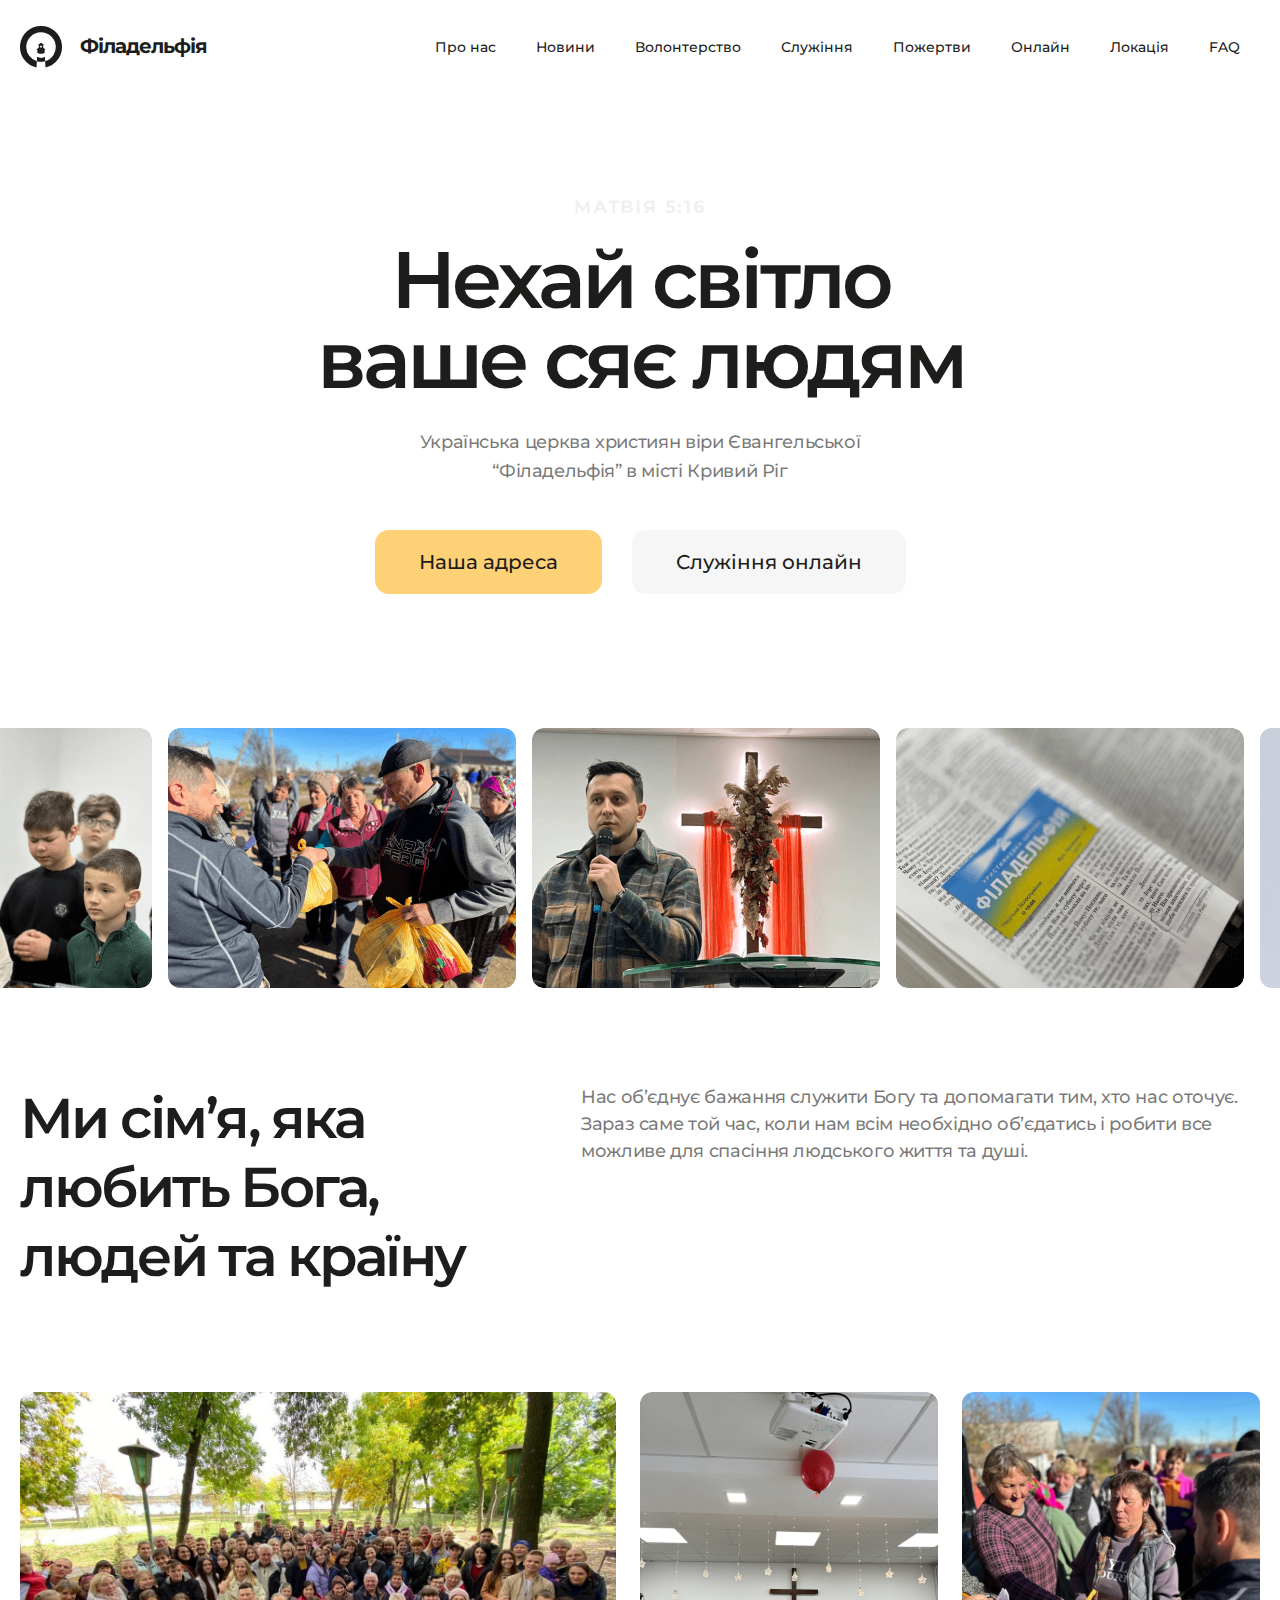
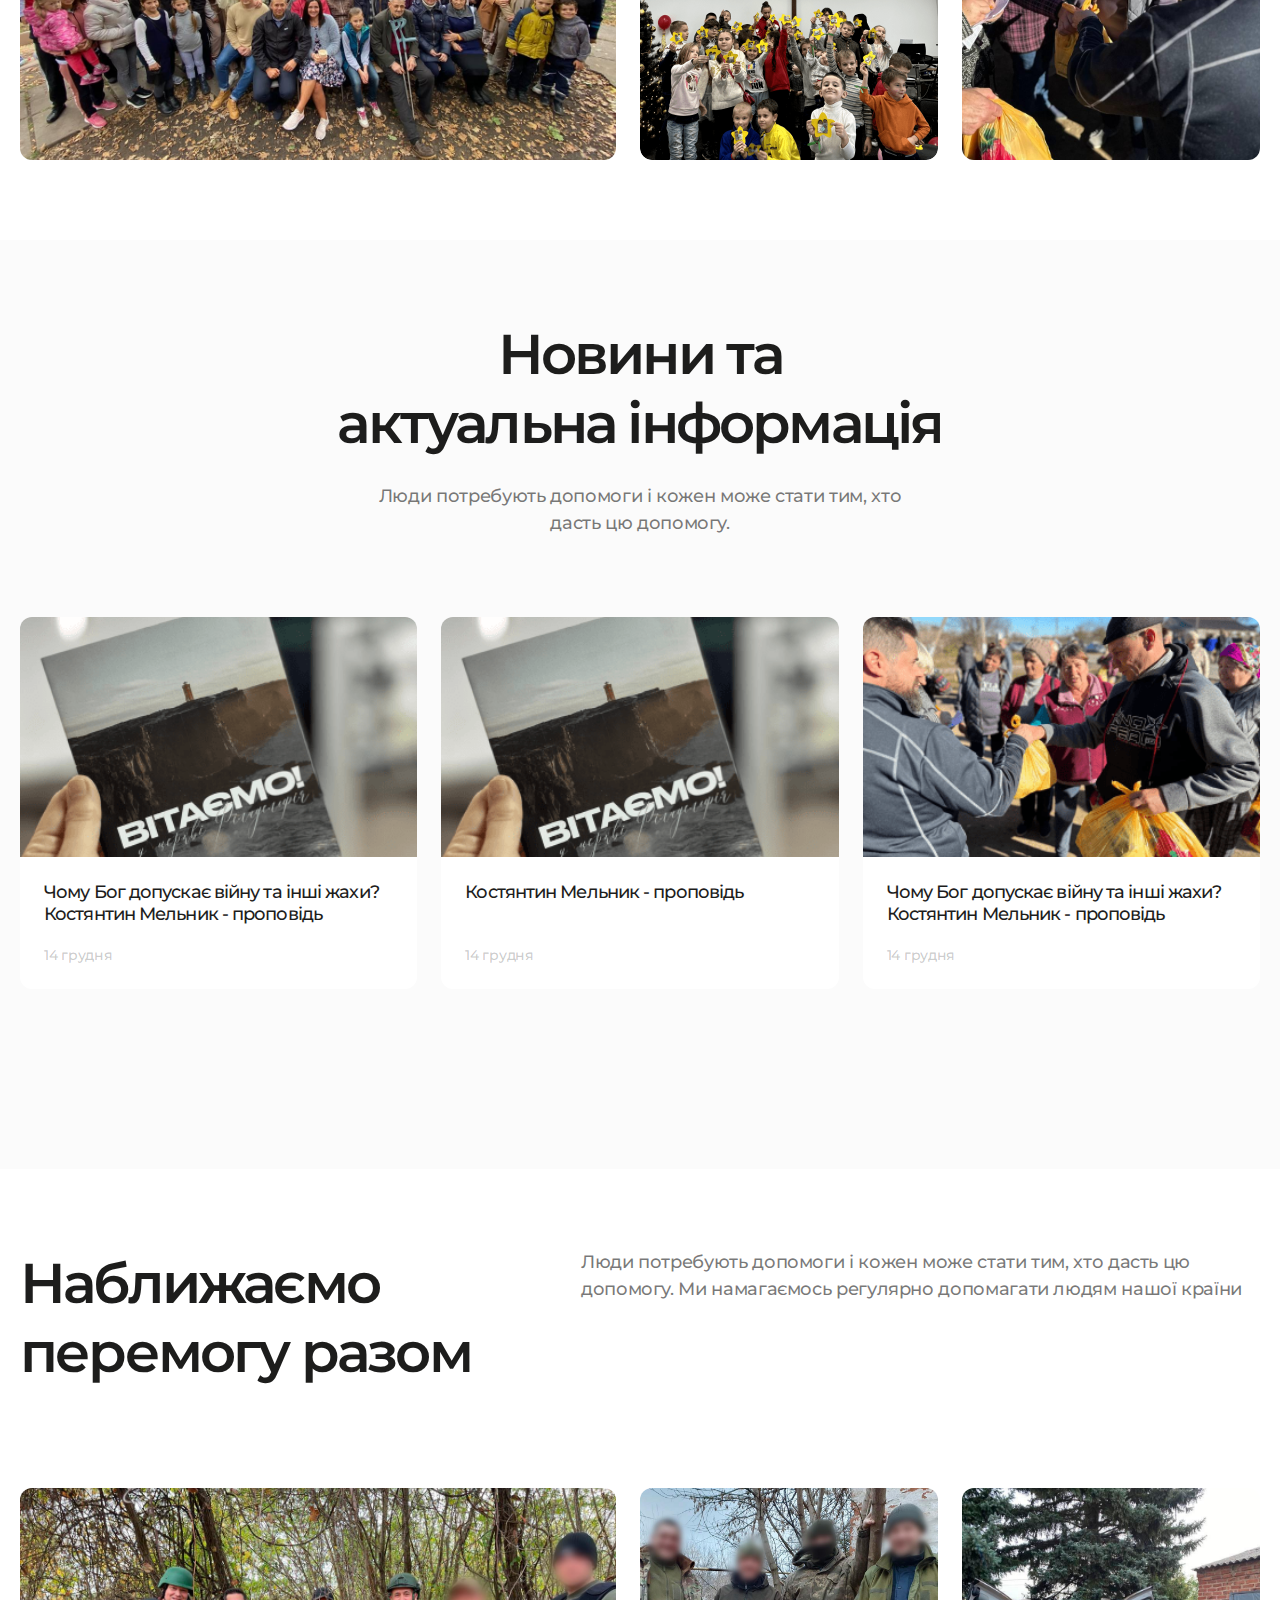
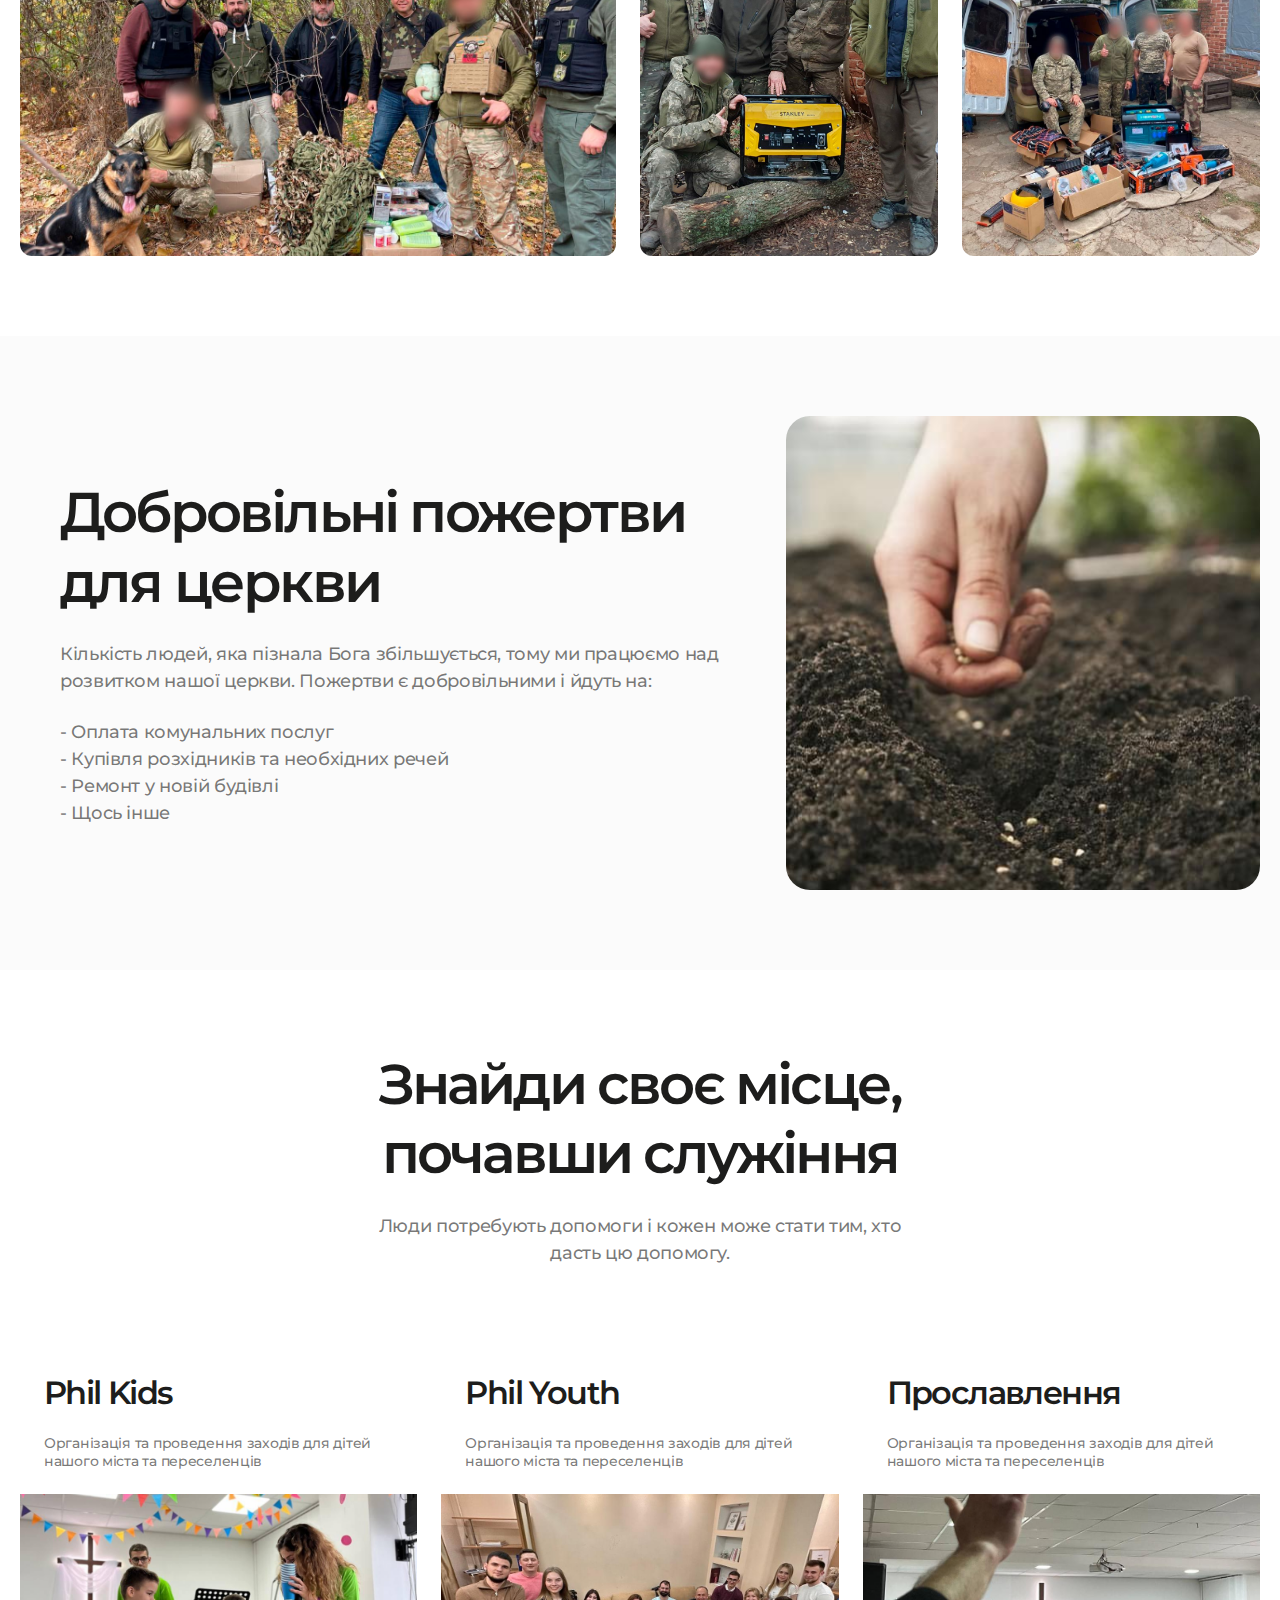
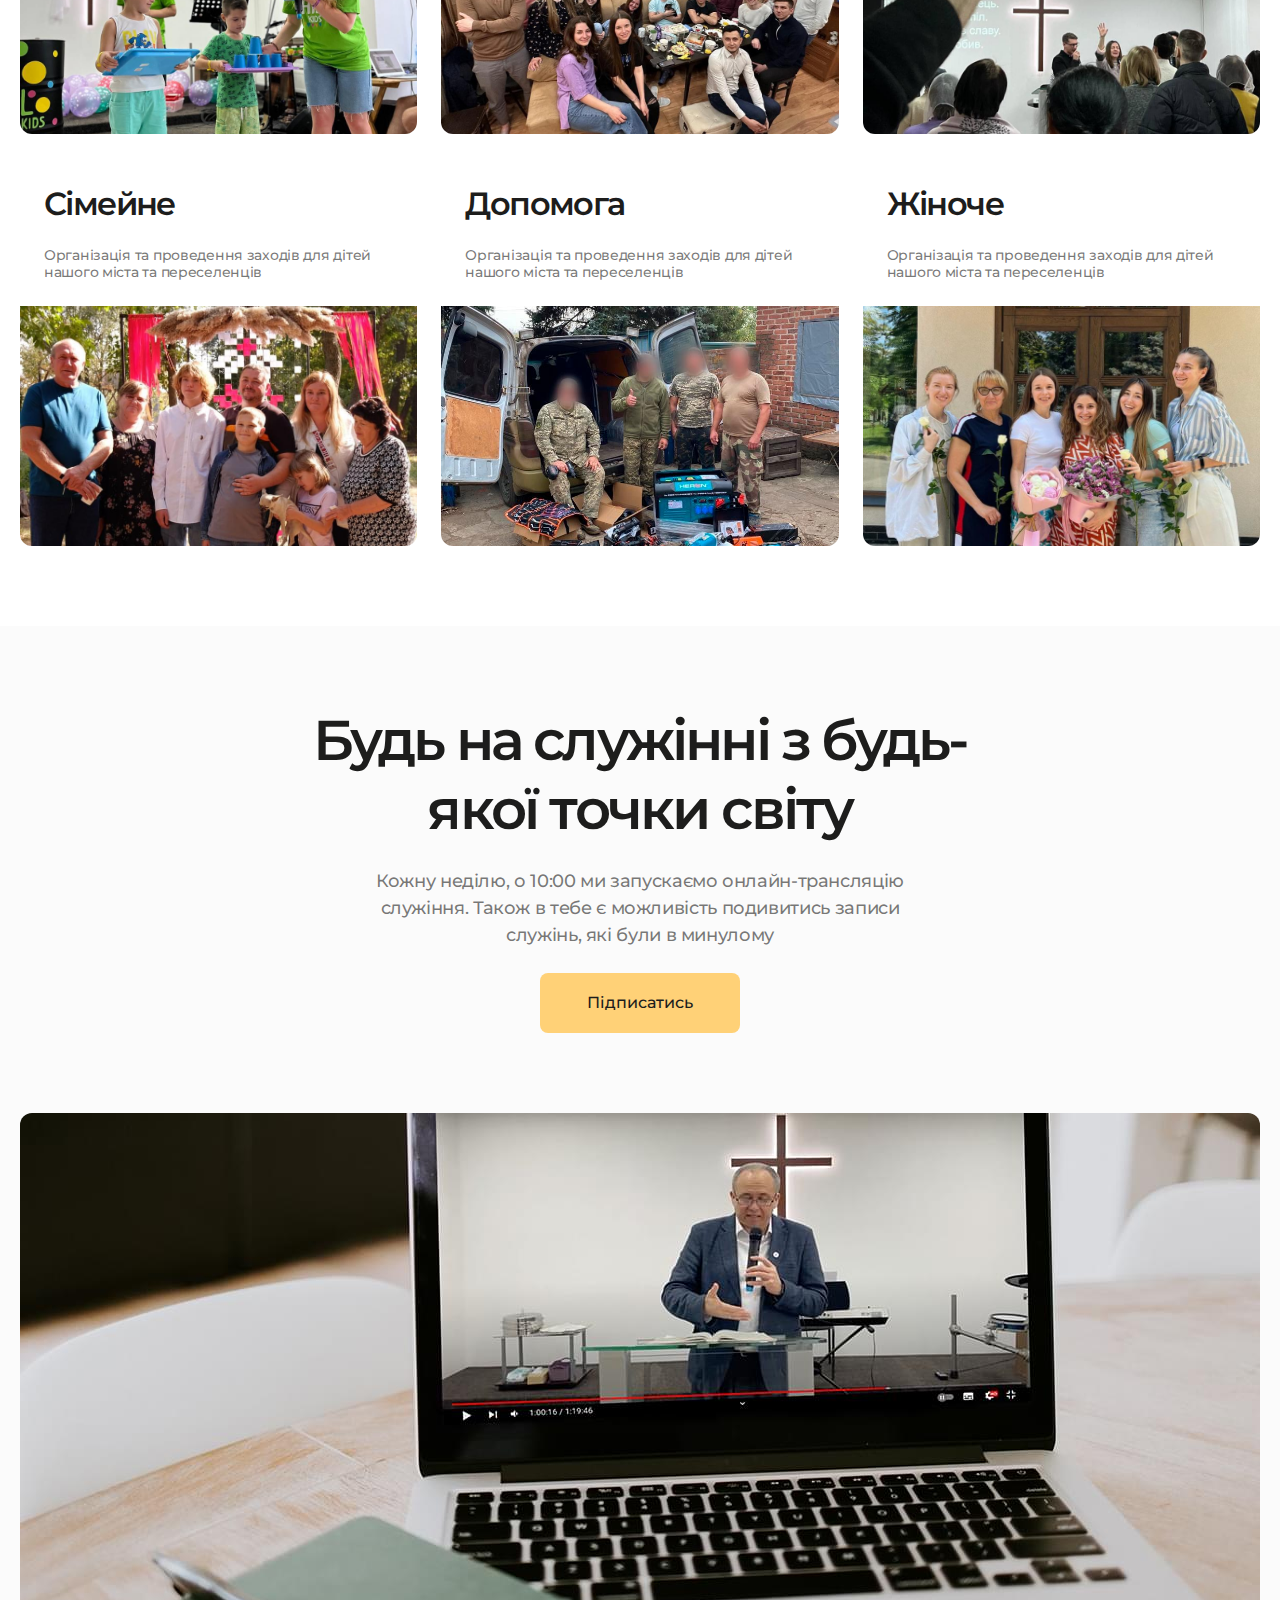
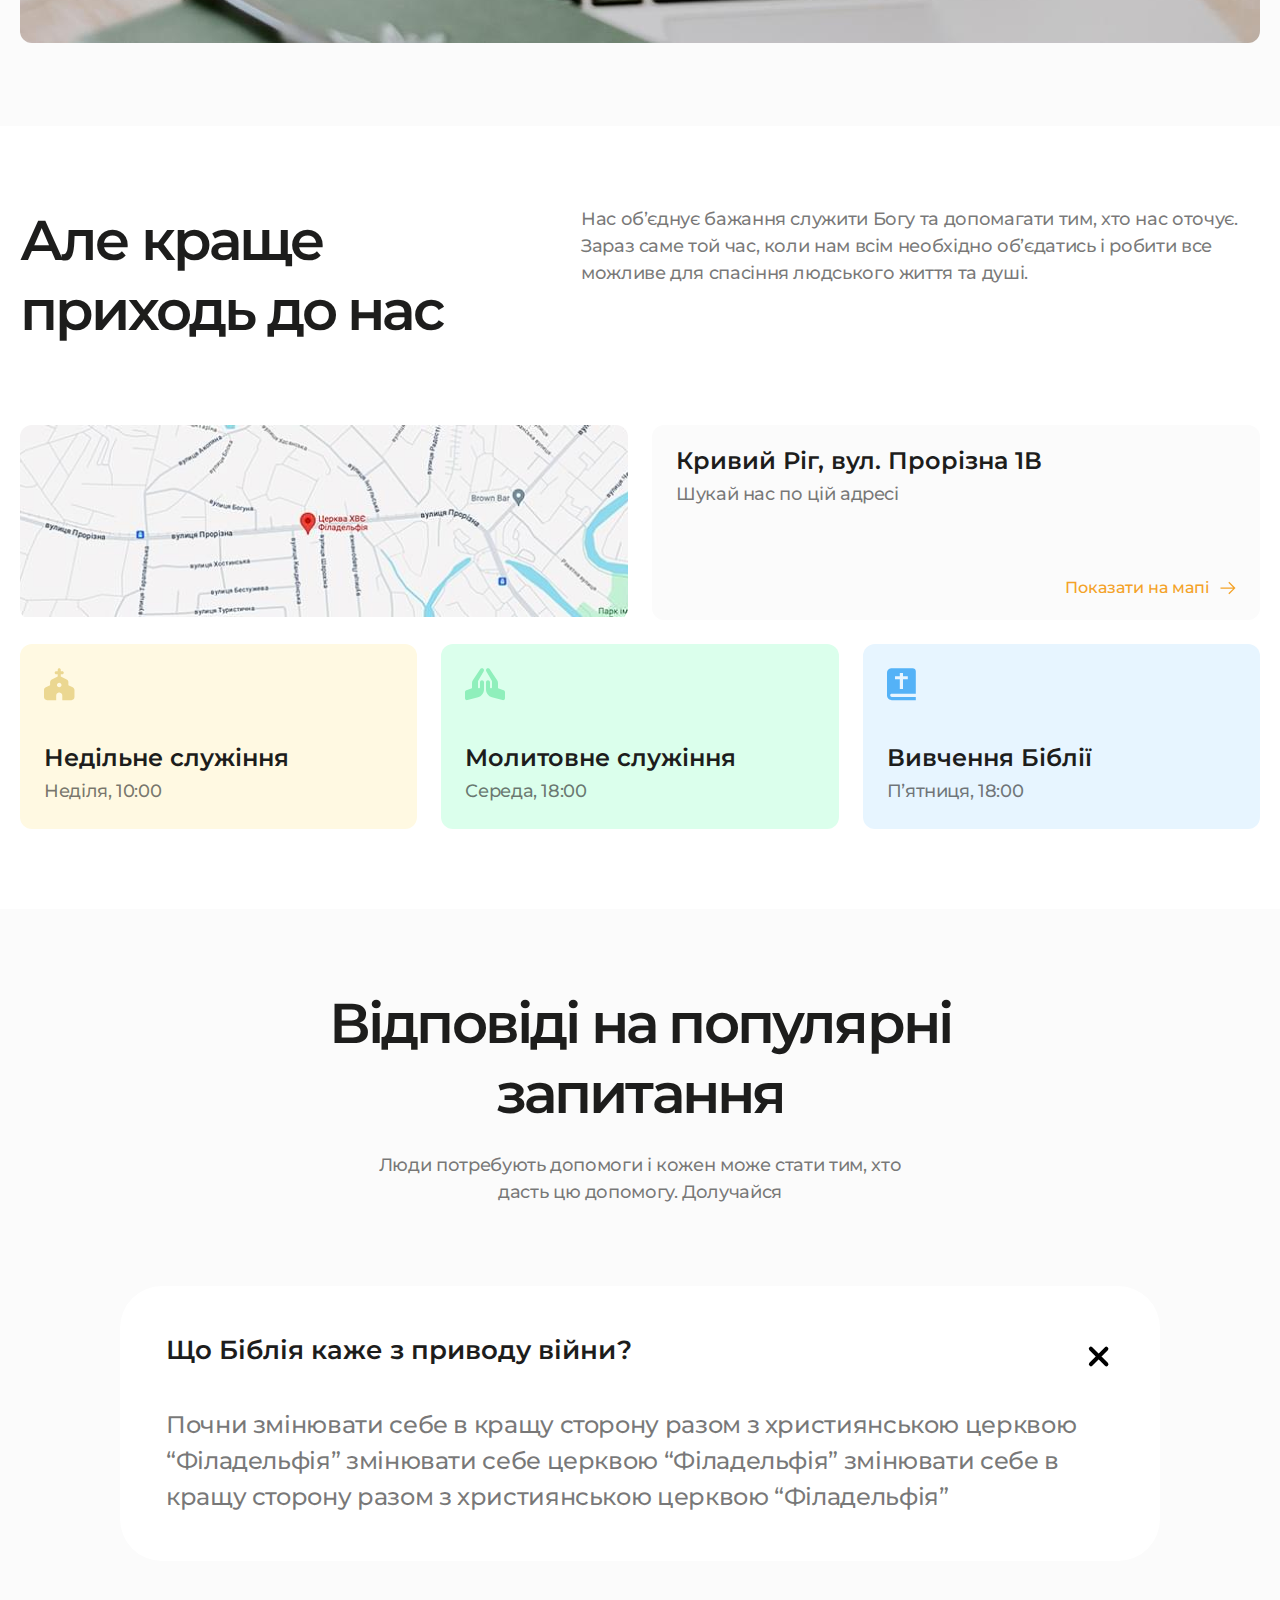
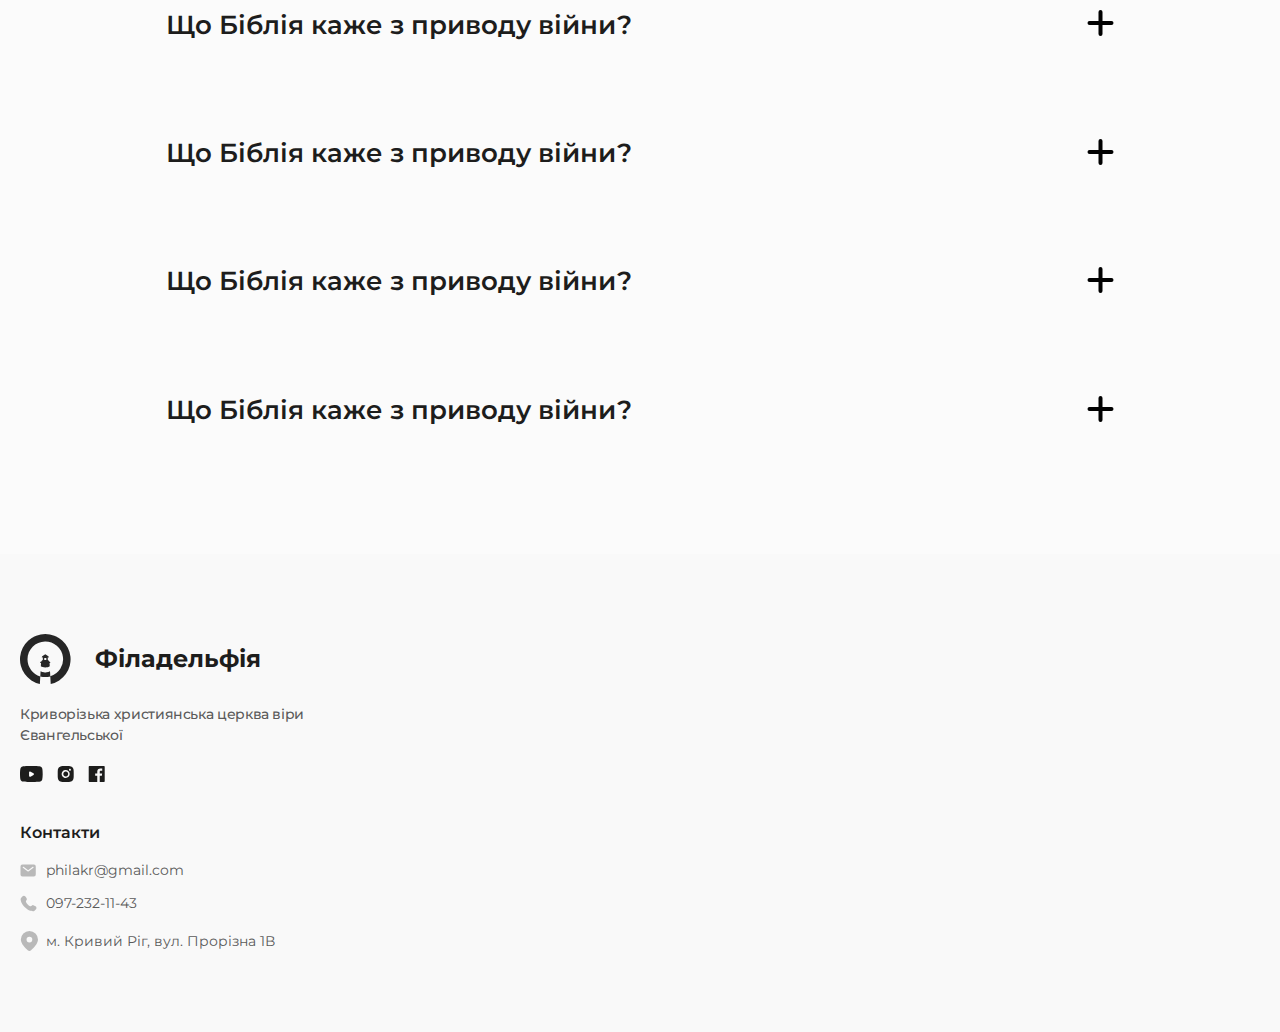
==== news.html @ 266e8c38 "files for website" ====
<!doctype html><html lang="ru"><head><meta charset="UTF-8"><meta http-equiv="X-UA-Compatible" content="IE=edge"><meta name="viewport" content="width=device-width,initial-scale=1,maximum-scale=1,user-scalable=0"><title>Філадельфія - Новини</title><link rel="icon" type="image/x-icon" href="assets/favicon.ico"><link rel="icon" type="image/png" sizes="16x16" href="assets/favicon-16x16.png"><link rel="icon" type="image/png" sizes="32x32" href="assets/favicon-32x32.png"><link rel="icon" type="image/png" sizes="48x48" href="assets/favicon-48x48.png"><link rel="manifest" href="assets/manifest.webmanifest"><meta name="mobile-web-app-capable" content="yes"><meta name="theme-color" content="#fff"><meta name="application-name" content="learn-wp"><link rel="apple-touch-icon" sizes="57x57" href="assets/apple-touch-icon-57x57.png"><link rel="apple-touch-icon" sizes="60x60" href="assets/apple-touch-icon-60x60.png"><link rel="apple-touch-icon" sizes="72x72" href="assets/apple-touch-icon-72x72.png"><link rel="apple-touch-icon" sizes="76x76" href="assets/apple-touch-icon-76x76.png"><link rel="apple-touch-icon" sizes="114x114" href="assets/apple-touch-icon-114x114.png"><link rel="apple-touch-icon" sizes="120x120" href="assets/apple-touch-icon-120x120.png"><link rel="apple-touch-icon" sizes="144x144" href="assets/apple-touch-icon-144x144.png"><link rel="apple-touch-icon" sizes="152x152" href="assets/apple-touch-icon-152x152.png"><link rel="apple-touch-icon" sizes="167x167" href="assets/apple-touch-icon-167x167.png"><link rel="apple-touch-icon" sizes="180x180" href="assets/apple-touch-icon-180x180.png"><link rel="apple-touch-icon" sizes="1024x1024" href="assets/apple-touch-icon-1024x1024.png"><meta name="apple-mobile-web-app-capable" content="yes"><meta name="apple-mobile-web-app-status-bar-style" content="black-translucent"><meta name="apple-mobile-web-app-title" content="learn-wp"><link rel="apple-touch-startup-image" media="(device-width: 320px) and (device-height: 568px) and (-webkit-device-pixel-ratio: 2) and (orientation: portrait)" href="assets/apple-touch-startup-image-640x1136.png"><link rel="apple-touch-startup-image" media="(device-width: 320px) and (device-height: 568px) and (-webkit-device-pixel-ratio: 2) and (orientation: landscape)" href="assets/apple-touch-startup-image-1136x640.png"><link rel="apple-touch-startup-image" media="(device-width: 375px) and (device-height: 667px) and (-webkit-device-pixel-ratio: 2) and (orientation: portrait)" href="assets/apple-touch-startup-image-750x1334.png"><link rel="apple-touch-startup-image" media="(device-width: 375px) and (device-height: 667px) and (-webkit-device-pixel-ratio: 2) and (orientation: landscape)" href="assets/apple-touch-startup-image-1334x750.png"><link rel="apple-touch-startup-image" media="(device-width: 375px) and (device-height: 812px) and (-webkit-device-pixel-ratio: 3) and (orientation: portrait)" href="assets/apple-touch-startup-image-1125x2436.png"><link rel="apple-touch-startup-image" media="(device-width: 375px) and (device-height: 812px) and (-webkit-device-pixel-ratio: 3) and (orientation: landscape)" href="assets/apple-touch-startup-image-2436x1125.png"><link rel="apple-touch-startup-image" media="(device-width: 390px) and (device-height: 844px) and (-webkit-device-pixel-ratio: 3) and (orientation: portrait)" href="assets/apple-touch-startup-image-1170x2532.png"><link rel="apple-touch-startup-image" media="(device-width: 390px) and (device-height: 844px) and (-webkit-device-pixel-ratio: 3) and (orientation: landscape)" href="assets/apple-touch-startup-image-2532x1170.png"><link rel="apple-touch-startup-image" media="(device-width: 414px) and (device-height: 896px) and (-webkit-device-pixel-ratio: 2) and (orientation: portrait)" href="assets/apple-touch-startup-image-828x1792.png"><link rel="apple-touch-startup-image" media="(device-width: 414px) and (device-height: 896px) and (-webkit-device-pixel-ratio: 2) and (orientation: landscape)" href="assets/apple-touch-startup-image-1792x828.png"><link rel="apple-touch-startup-image" media="(device-width: 414px) and (device-height: 896px) and (-webkit-device-pixel-ratio: 3) and (orientation: portrait)" href="assets/apple-touch-startup-image-1242x2688.png"><link rel="apple-touch-startup-image" media="(device-width: 414px) and (device-height: 896px) and (-webkit-device-pixel-ratio: 3) and (orientation: landscape)" href="assets/apple-touch-startup-image-2688x1242.png"><link rel="apple-touch-startup-image" media="(device-width: 414px) and (device-height: 736px) and (-webkit-device-pixel-ratio: 3) and (orientation: portrait)" href="assets/apple-touch-startup-image-1242x2208.png"><link rel="apple-touch-startup-image" media="(device-width: 414px) and (device-height: 736px) and (-webkit-device-pixel-ratio: 3) and (orientation: landscape)" href="assets/apple-touch-startup-image-2208x1242.png"><link rel="apple-touch-startup-image" media="(device-width: 428px) and (device-height: 926px) and (-webkit-device-pixel-ratio: 3) and (orientation: portrait)" href="assets/apple-touch-startup-image-1284x2778.png"><link rel="apple-touch-startup-image" media="(device-width: 428px) and (device-height: 926px) and (-webkit-device-pixel-ratio: 3) and (orientation: landscape)" href="assets/apple-touch-startup-image-2778x1284.png"><link rel="apple-touch-startup-image" media="(device-width: 768px) and (device-height: 1024px) and (-webkit-device-pixel-ratio: 2) and (orientation: portrait)" href="assets/apple-touch-startup-image-1536x2048.png"><link rel="apple-touch-startup-image" media="(device-width: 768px) and (device-height: 1024px) and (-webkit-device-pixel-ratio: 2) and (orientation: landscape)" href="assets/apple-touch-startup-image-2048x1536.png"><link rel="apple-touch-startup-image" media="(device-width: 810px) and (device-height: 1080px) and (-webkit-device-pixel-ratio: 2) and (orientation: portrait)" href="assets/apple-touch-startup-image-1620x2160.png"><link rel="apple-touch-startup-image" media="(device-width: 810px) and (device-height: 1080px) and (-webkit-device-pixel-ratio: 2) and (orientation: landscape)" href="assets/apple-touch-startup-image-2160x1620.png"><link rel="apple-touch-startup-image" media="(device-width: 834px) and (device-height: 1194px) and (-webkit-device-pixel-ratio: 2) and (orientation: portrait)" href="assets/apple-touch-startup-image-1668x2388.png"><link rel="apple-touch-startup-image" media="(device-width: 834px) and (device-height: 1194px) and (-webkit-device-pixel-ratio: 2) and (orientation: landscape)" href="assets/apple-touch-startup-image-2388x1668.png"><link rel="apple-touch-startup-image" media="(device-width: 834px) and (device-height: 1112px) and (-webkit-device-pixel-ratio: 2) and (orientation: portrait)" href="assets/apple-touch-startup-image-1668x2224.png"><link rel="apple-touch-startup-image" media="(device-width: 834px) and (device-height: 1112px) and (-webkit-device-pixel-ratio: 2) and (orientation: landscape)" href="assets/apple-touch-startup-image-2224x1668.png"><link rel="apple-touch-startup-image" media="(device-width: 1024px) and (device-height: 1366px) and (-webkit-device-pixel-ratio: 2) and (orientation: portrait)" href="assets/apple-touch-startup-image-2048x2732.png"><link rel="apple-touch-startup-image" media="(device-width: 1024px) and (device-height: 1366px) and (-webkit-device-pixel-ratio: 2) and (orientation: landscape)" href="assets/apple-touch-startup-image-2732x2048.png"><meta name="msapplication-TileColor" content="#fff"><meta name="msapplication-TileImage" content="assets/mstile-144x144.png"><meta name="msapplication-config" content="assets/browserconfig.xml"><link rel="yandex-tableau-widget" href="assets/yandex-browser-manifest.json"><script defer="defer" src="news.4206f7a1d8daa776ded9.js"></script><link href="news.a5ffcb190766b1035cb9.css" rel="stylesheet"></head><body><header class="header"><div class="header-inner"><div class="header-logo"><svg xmlns="http://www.w3.org/2000/svg" viewBox="0 0 280.31 277.07"><g id="Слой_2" data-name="Слой 2"><g id="Слой_1-2" data-name="Слой 1"><path class="cls-1" d="M158.49,151h2.58a8.51,8.51,0,0,0-7.18-6.85V128.19a47.11,47.11,0,0,1,5.57,1.7V128.2c0-3.54-1.51-4.09-4.38-6.41L140.16,112l-14.93,9.81c-2.6,1.89-4.37,2.87-4.37,6.41v1.69a48.89,48.89,0,0,1,5.56-1.71v16a8.52,8.52,0,0,0-7.18,6.85h2a9.94,9.94,0,0,0-9.93,9.93h5.15l-.95,17.33h0v0h0v.31C121,182.5,130,185.06,140,185.06c10.26,0,19.32-2.64,24.81-6.68l-.95-17.46h4.52A9.94,9.94,0,0,0,158.49,151Zm-24.09-7V133.28a.75.75,0,0,1,.75-.74h10a.74.74,0,0,1,.74.74V144Z"/><path class="cls-1" d="M140.16,0a140.17,140.17,0,0,0-30.09,277.07l2.34-42.23a99.2,99.2,0,0,0,55.53,0l2.32,42.23A140.17,140.17,0,0,0,140.16,0Zm27.78,234.82L166.36,206a46.94,46.94,0,0,1-19.1,6.28l-4.23.5a25.71,25.71,0,0,1-6,0l-4.2-.49A46,46,0,0,1,114,206.08l-1.59,28.75a98.62,98.62,0,0,1-70.82-95.18c.3-53.41,43.75-97.24,97.16-98a98.58,98.58,0,0,1,29.19,193.16Z"/><polygon class="cls-1" points="115.52 178.58 115.53 178.28 115.53 178.4 115.52 178.58"/></g></g></svg><p class="header-logo__name">Філадельфія</p></div><nav class="header-nav"><ul><li><a href="#about">Про нас</a></li><li><a href="#news">Новини</a></li><li><a href="#volunteering">Волонтерство</a></li><li><a href="#ministry">Служіння</a></li><li><a href="#donate">Пожертви</a></li><li><a href="#online">Онлайн</a></li><li><a href="#location">Локація</a></li><li><a href="#faq">FAQ</a></li></ul></nav></div></header><main class="main"><div class="main-inner container"><div class="main-title"><span>Матвія 5:16</span><h1>Нехай світло<br>ваше сяє людям</h1><p>Українська церква християн віри Євангельської<br>“Філадельфія” в місті Кривий Ріг</p></div><div class="main-buttons"><a href="#location" class="main-buttons__hero">Наша адреса</a> <a href="#online" class="main-buttons__stream">Служіння онлайн</a></div></div><div style="margin-bottom:16px" class="scroller" data-direction="left" data-speed="slow"><div class="scroller__inner"><img class="scroller__inner-img" src="assets/hero-pic1.png" alt=""> <img class="scroller__inner-img" src="assets/hero-pic2.png" alt=""> <img class="scroller__inner-img" src="assets/hero-pic3.png" alt=""> <img class="scroller__inner-img" src="assets/hero-pic4.png" alt=""> <img class="scroller__inner-img" src="assets/hero-pic5.png" alt=""> <img class="scroller__inner-img" src="assets/hero-pic6.png" alt=""></div></div></main><section id="about" class="about"><div class="about-inner container"><div class="about-text"><div class="about-text__titleblock"><div class="about-text__title">Ми сімʼя, яка любить Бога, людей та країну</div></div><div class="about-text__subtitle desc-section">Нас об’єднує бажання служити Богу та допомагати тим, хто нас оточує. Зараз саме той час, коли нам всім необхідно об’єдатись і робити все можливе для спасіння людського життя та душі.</div></div><div class="about-pic"><img src="assets/about-pic1.jpg" alt=""> <img src="assets/about-pic2.png" alt=""> <img src="assets/about-pic3.jpg" alt=""></div></div></section><section id="news" class="news"><div class="news-inner container"><div class="title-section ts-center">Новини та<br>актуальна інформація</div><div class="subtitle-section ds-center">Люди потребують допомоги і кожен може стати тим, хто дасть цю допомогу.</div><div class="news-block"><div class="news-block__el"><img src="assets/hero-pic1.png" alt=""><div class="news-block__el-text"><a href="#">Чому Бог допускає війну та інші жахи? Костянтин Мельник - проповідь</a> <span>14 грудня</span></div></div><div class="news-block__el"><img src="assets/hero-pic1.png" alt=""><div class="news-block__el-text"><a href="#">Костянтин Мельник - проповідь</a> <span>14 грудня</span></div></div><div class="news-block__el"><img src="assets/hero-pic3.png" alt=""><div class="news-block__el-text"><a href="#">Чому Бог допускає війну та інші жахи? Костянтин Мельник - проповідь</a> <span>14 грудня</span></div></div></div><div class="news-more"></div></div></section><section id="volunteering" class="about"><div class="about-inner container"><div class="about-text"><div class="about-text__titleblock"><div class="about-text__title">Наближаємо перемогу разом</div></div><div class="about-text__subtitle desc-section"><p class="desc-section">Люди потребують допомоги і кожен може стати тим, хто дасть цю допомогу. Ми намагаємось регулярно допомагати людям нашої країни</p></div></div><div class="about-pic"><img src="assets/help-pic2.jpg" alt=""> <img src="assets/help-pic1.jpg" alt=""> <img src="assets/help-pic3.jpg" alt=""></div></div></section><section id="donate" class="donate"><div class="donate-inner container"><div class="donate-left"><div class="donate-left__text"><div class="donate-left__text-title">Добровільні пожертви для церкви</div><div class="donate-left__text-desc">Кількість людей, яка пізнала Бога збільшується, тому ми працюємо над розвитком нашої церкви. Пожертви є добровільними і йдуть на:</div><div class="donate-left__text-desc">- Оплата комунальних послуг<br>- Купівля розхідників та необхідних речей<br>- Ремонт у новій будівлі<br>- Щось інше</div></div></div><div class="donate-right"><img src="assets/donate.jpg" alt="donate"></div></div></section><section id="ministry" class="ministry"><div class="ministry-inner container"><div class="title-section ts-center">Знайди своє місце, почавши служіння</div><div class="subtitle-section ds-center">Люди потребують допомоги і кожен може стати тим, хто дасть цю допомогу.</div><div class="ministry-block"><div class="ministry-block__el"><div class="ministry-block__el-text"><a href="#">Phil Kids</a> <span>Організація та проведення заходів для дітей нашого міста та переселенців</span></div><img src="assets/ministry-pic1.jpg" alt=""></div><div class="ministry-block__el"><div class="ministry-block__el-text"><a href="#">Phil Youth</a> <span>Організація та проведення заходів для дітей нашого міста та переселенців</span></div><img src="assets/ministry-pic2.jpg" alt=""></div><div class="ministry-block__el"><div class="ministry-block__el-text"><a href="#">Прославлення</a> <span>Організація та проведення заходів для дітей нашого міста та переселенців</span></div><img src="assets/ministry-pic3.jpg" alt=""></div><div class="ministry-block__el"><div class="ministry-block__el-text"><a href="#">Сімейне</a> <span>Організація та проведення заходів для дітей нашого міста та переселенців</span></div><img src="assets/ministry-pic4.jpg" alt=""></div><div class="ministry-block__el"><div class="ministry-block__el-text"><a href="#">Допомога</a> <span>Організація та проведення заходів для дітей нашого міста та переселенців</span></div><img src="assets/help-pic3.jpg" alt=""></div><div class="ministry-block__el"><div class="ministry-block__el-text"><a href="#">Жіноче</a> <span>Організація та проведення заходів для дітей нашого міста та переселенців</span></div><img src="assets/ministry-pic6.jpg" alt=""></div></div></div></section><section id="online" class="stream"><div class="stream-inner container"><div class="title-section ts-center">Будь на служінні з будь-якої точки світу</div><div class="subtitle-section stream-inner__desc">Кожну неділю, о 10:00 ми запускаємо онлайн-трансляцію служіння. Також в тебе є можливість подивитись записи служінь, які були в минулому</div><div class="stream-timer"><a href="#" class="stream-timer__btn">Підписатись</a></div><div class="stream-img"><img src="assets/stream.jpg" alt=""></div></div></section><section id="location" class="join"><div class="join-inner container"><div class="about-text"><div class="about-text__titleblock"><div class="about-text__title">Але краще приходь до нас</div></div><div class="about-text__subtitle desc-section">Нас об’єднує бажання служити Богу та допомагати тим, хто нас оточує. Зараз саме той час, коли нам всім необхідно об’єдатись і робити все можливе для спасіння людського життя та душі.</div></div><div class="join-blocks"><div class="join-blocks__loc"><div class="join-blocks__loc-map"><img src="assets/map.jpg" alt=""></div><div class="join-blocks__loc-address loc-adress"><div class="loc-adress__text"><p class="loc-adress__text-title card-title">Кривий Ріг, вул. Прорізна 1В</p><span class="loc-adress__text-desc card-desc">Шукай нас по цій адресі</span></div><div class="loc-adress__link"><a class="link" href="#">Показати на мапі <svg xmlns="http://www.w3.org/2000/svg" width="16" height="14" viewBox="0 0 16 14" fill="none"><path d="M15.5 7L9.25 0.75L8.36875 1.63125L13.1062 6.375L0.5 6.375L0.5 7.625L13.1062 7.625L8.36875 12.3687L9.25 13.25L15.5 7Z" fill="#F4A227"></path></svg></a></div></div></div><div class="join-blocks__service"><div class="join-blocks__service-el service-el"><svg class="service-el__icon" xmlns="http://www.w3.org/2000/svg" width="31" height="33" viewBox="0 0 31 33" fill="none"><path d="M24.381 17.2534V14.221C24.3807 13.654 24.2222 13.0984 23.9234 12.6165C23.6246 12.1347 23.1973 11.7457 22.6895 11.4934L16.7619 8.5372V6.25149H18.2857C19.1238 6.25149 19.8095 5.56577 19.8095 4.72768C19.8095 3.88958 19.1238 3.20387 18.2857 3.20387H16.7619V1.68006C16.7619 0.841964 16.0762 0.15625 15.2381 0.15625C14.4 0.15625 13.7143 0.841964 13.7143 1.68006V3.20387H12.1905C11.3524 3.20387 10.6667 3.88958 10.6667 4.72768C10.6667 5.56577 11.3524 6.25149 12.1905 6.25149H13.7143V8.5372L7.78667 11.5086C7.27891 11.7609 6.85161 12.1499 6.55281 12.6317C6.254 13.1136 6.09554 13.6693 6.09524 14.2362V17.2686L1.81333 19.1734C0.716191 19.6458 0 20.7429 0 21.9467V29.1086C0 30.7848 1.37143 32.1562 3.04762 32.1562H12.1905V27.7524C12.1905 26.2286 13.2267 24.8267 14.72 24.5829C15.1575 24.5074 15.6062 24.5285 16.0347 24.6445C16.4632 24.7606 16.8612 24.9688 17.2009 25.2548C17.5405 25.5407 17.8136 25.8974 18.0009 26.2998C18.1883 26.7023 18.2855 27.1409 18.2857 27.5848V32.1562H27.4286C29.1048 32.1562 30.4762 30.7848 30.4762 29.1086V21.9467C30.4762 20.7429 29.76 19.6458 28.6629 19.1582L24.381 17.2534ZM15.2381 19.2039C13.9733 19.2039 12.9524 18.1829 12.9524 16.9182C12.9524 15.6534 13.9733 14.6324 15.2381 14.6324C16.5029 14.6324 17.5238 15.6534 17.5238 16.9182C17.5238 18.1829 16.5029 19.2039 15.2381 19.2039Z" fill="#EBD791"/></svg><div class="service-el__text"><p class="service-el__title card-title">Недільне служіння</p><span class="service-el__time card-desc">Неділя, 10:00</span></div></div><div class="join-blocks__service-el service-el"><svg xmlns="http://www.w3.org/2000/svg" width="40" height="33" viewBox="0 0 40 33" fill="none"><path d="M21.9458 0.456309C22.1458 0.331333 22.3582 0.250099 22.5707 0.200109C22.8644 0.137621 23.1706 0.143869 23.4518 0.206357C23.9329 0.318836 24.3766 0.61253 24.664 1.05619L32.1563 12.2915C32.7062 13.1101 32.9937 14.0787 32.9937 15.066V19.6589C32.9937 20.09 33.2686 20.4712 33.6748 20.6087L38.6238 22.2584C39.4424 22.5271 39.9923 23.2894 39.9923 24.1518V30.1506C39.9923 30.7692 39.7049 31.3566 39.2112 31.7378C38.7176 32.119 38.0802 32.244 37.4803 32.0815L26.9323 29.2695C23.433 28.3385 20.996 25.1641 20.996 21.5398V14.1537C20.996 13.0476 21.8896 12.1541 22.9956 12.1541C24.1016 12.1541 24.9952 13.0476 24.9952 14.1537V19.1527C24.9952 19.7026 25.4451 20.1525 25.995 20.1525C26.5449 20.1525 26.9948 19.7026 26.9948 19.1527V13.8475C26.9948 13.4101 26.8823 12.9852 26.6636 12.6102L21.2647 3.16204C21.1584 2.97458 21.0835 2.78086 21.0397 2.5809C20.9772 2.28721 20.9772 1.98102 21.046 1.69982C21.1647 1.19992 21.4709 0.750003 21.9395 0.456309H21.9458ZM18.0465 0.456309C18.5152 0.743754 18.8214 1.19992 18.9401 1.69982C19.0089 1.98727 19.0151 2.28721 18.9464 2.5809C18.9026 2.78086 18.8276 2.97458 18.7214 3.16204L13.3287 12.6102C13.11 12.9852 12.9975 13.4163 12.9975 13.8475V19.1527C12.9975 19.7026 13.4474 20.1525 13.9973 20.1525C14.5472 20.1525 14.9971 19.7026 14.9971 19.1527V14.1537C14.9971 13.0476 15.8907 12.1541 16.9967 12.1541C18.1028 12.1541 18.9964 13.0476 18.9964 14.1537V21.546C18.9964 25.1703 16.5593 28.3385 13.06 29.2758L2.51827 32.0877C1.91838 32.2502 1.27476 32.119 0.787349 31.7441C0.299942 31.3691 0 30.7755 0 30.1506V24.1518C0 23.2894 0.549895 22.5271 1.36849 22.2521L6.31754 20.6024C6.72371 20.465 6.99866 20.0838 6.99866 19.6526V15.0598C6.99866 14.0724 7.29235 13.1101 7.836 12.2853L15.3221 1.06244C15.6095 0.618778 16.0532 0.325085 16.5343 0.212606C16.8218 0.143869 17.1217 0.137621 17.4154 0.206357C17.6341 0.256348 17.8466 0.337582 18.0403 0.462558L18.0465 0.456309Z" fill="#8FEFBB"/></svg><div class="service-el__text"><p class="service-el__title card-title">Молитовне служіння</p><span class="service-el__time card-desc">Середа, 18:00</span></div></div><div class="join-blocks__service-el service-el"><svg xmlns="http://www.w3.org/2000/svg" width="29" height="33" viewBox="0 0 29 33" fill="none"><path d="M4.8 32.1562H28.8V28.9563H4.8192C4.08 28.937 3.2 28.6443 3.2 27.3563C3.2 26.0683 4.08 25.7754 4.8192 25.7563H28.8V3.35625C28.8 2.50756 28.4629 1.69362 27.8627 1.09351C27.2626 0.493392 26.4487 0.15625 25.6 0.15625H4.8C2.8704 0.15625 0 1.43465 0 4.95625V27.3563C0 30.8778 2.8704 32.1562 4.8 32.1562ZM8 8.15625H12.8V4.95625H16V8.15625H20.8V11.3562H16V20.9563H12.8V11.3562H8V8.15625Z" fill="#54B2F7"/></svg><div class="service-el__text"><p class="service-el__title card-title">Вивчення Біблії</p><span class="service-el__time card-desc">Пʼятниця, 18:00</span></div></div></div></div></div></section><section id="faq" class="faq"><div class="faq-inner container"><div class="title-section ts-center">Відповіді на популярні запитання</div><div class="subtitle-section ds-center">Люди потребують допомоги і кожен може стати тим, хто дасть цю допомогу. Долучайся</div><div class="faq-block"><div class="faq-block__item faq-active"><div class="faq-block__question"><div class="faq-block__title">Що Біблія каже з приводу війни?</div><div class="faq-block__icon"><img src="assets/plus.svg" alt=""></div></div><div class="faq-block__answer"><div class="faq-block__subtitle">Почни змінювати себе в кращу сторону разом з християнською церквою “Філадельфія” змінювати себе церквою “Філадельфія” змінювати себе в кращу сторону разом з християнською церквою “Філадельфія”</div></div></div><div class="faq-block__item"><div class="faq-block__question"><div class="faq-block__title">Що Біблія каже з приводу війни?</div><div class="faq-block__icon"><img src="assets/plus.svg" alt=""></div></div><div class="faq-block__answer"><div class="faq-block__subtitle">Почни змінювати себе в кращу сторону разом з християнською церквою “Філадельфія” змінювати себе церквою “Філадельфія” змінювати себе в кращу сторону разом з християнською церквою “Філадельфія”</div></div></div><div class="faq-block__item"><div class="faq-block__question"><div class="faq-block__title">Що Біблія каже з приводу війни?</div><div class="faq-block__icon"><img src="assets/plus.svg" alt=""></div></div><div class="faq-block__answer"><div class="faq-block__subtitle">Почни змінювати себе в кращу сторону разом з християнською церквою “Філадельфія” змінювати себе церквою “Філадельфія” змінювати себе в кращу сторону разом з християнською церквою “Філадельфія”</div></div></div><div class="faq-block__item"><div class="faq-block__question"><div class="faq-block__title">Що Біблія каже з приводу війни?</div><div class="faq-block__icon"><img src="assets/plus.svg" alt=""></div></div><div class="faq-block__answer"><div class="faq-block__subtitle">Почни змінювати себе в кращу сторону разом з християнською церквою “Філадельфія” змінювати себе церквою “Філадельфія” змінювати себе в кращу сторону разом з християнською церквою “Філадельфія”</div></div></div><div class="faq-block__item"><div class="faq-block__question"><div class="faq-block__title">Що Біблія каже з приводу війни?</div><div class="faq-block__icon"><img src="assets/plus.svg" alt=""></div></div><div class="faq-block__answer"><div class="faq-block__subtitle">Почни змінювати себе в кращу сторону разом з християнською церквою “Філадельфія” змінювати себе церквою “Філадельфія” змінювати себе в кращу сторону разом з християнською церквою “Філадельфія”</div></div></div></div></div></section><footer><div class="footer-inner container"><div class="footer-maininfo"><div class="footer-maininfo__logo"><img src="assets/logo.svg" alt=""><div class="footer-maininfo__logotext">Філадельфія</div></div><div class="footer-maininfo__subtitle">Криворізька християнська церква віри Євангельської</div><div class="footer-maininfo__socials"><a href="youtube.com"><svg xmlns="http://www.w3.org/2000/svg" width="23" height="16" viewBox="0 0 23 16" fill="none"><g id="youtube"><path id="Vector" d="M22.2348 2.49806C22.1064 2.01493 21.8534 1.57399 21.5011 1.21937C21.1487 0.864757 20.7094 0.608904 20.2271 0.477419C18.4516 5.64001e-08 11.3548 0 11.3548 0C11.3548 0 4.25806 5.64001e-08 2.48258 0.477419C2.00028 0.608904 1.56097 0.864757 1.20862 1.21937C0.856265 1.57399 0.603231 2.01493 0.474839 2.49806C5.64001e-08 4.28129 0 8 0 8C0 8 5.64001e-08 11.7187 0.474839 13.5019C0.603231 13.9851 0.856265 14.426 1.20862 14.7806C1.56097 15.1352 2.00028 15.3911 2.48258 15.5226C4.25806 16 11.3548 16 11.3548 16C11.3548 16 18.4516 16 20.2271 15.5226C20.7094 15.3911 21.1487 15.1352 21.5011 14.7806C21.8534 14.426 22.1064 13.9851 22.2348 13.5019C22.7097 11.7187 22.7097 8 22.7097 8C22.7097 8 22.7097 4.28129 22.2348 2.49806Z" fill="#1D1D1C"/><path id="Vector_2" d="M10.5609 10.7031C9.89425 11.0824 9.06641 10.6009 9.06641 9.83393V6.51922C9.06641 5.75224 9.89425 5.27078 10.5609 5.65004L13.4741 7.3074C14.1481 7.69085 14.1481 8.66231 13.4741 9.04576L10.5609 10.7031Z" fill="white"/></g></svg> </a><a href="instagram.com"><svg xmlns="http://www.w3.org/2000/svg" width="17" height="16" viewBox="0 0 17 16" fill="none"><path id="insta" d="M9.53252 0.000984283C10.1163 -0.00125582 10.7001 0.00461127 11.2837 0.0185837L11.4389 0.0241835C11.6181 0.0305833 11.7948 0.038583 12.0084 0.0481827C12.8596 0.0881813 13.4404 0.222577 13.95 0.42017C14.478 0.623363 14.9227 0.898554 15.3675 1.34334C15.7742 1.74301 16.089 2.22647 16.2899 2.76009C16.4875 3.26967 16.6219 3.85125 16.6619 4.70242C16.6715 4.91522 16.6795 5.09281 16.6859 5.27201L16.6907 5.4272C16.7049 6.01053 16.711 6.59404 16.7091 7.17754L16.7099 7.77432V8.82228C16.7119 9.40605 16.7057 9.98982 16.6915 10.5734L16.6867 10.7286C16.6803 10.9078 16.6723 11.0846 16.6627 11.2982C16.6227 12.1494 16.4867 12.7302 16.2899 13.2397C16.0896 13.7739 15.7748 14.2578 15.3675 14.6573C14.9675 15.0639 14.4838 15.3787 13.95 15.5797C13.4404 15.7772 12.8596 15.9116 12.0084 15.9516C11.7948 15.9612 11.6181 15.9692 11.4389 15.9756L11.2837 15.9804C10.7001 15.9947 10.1163 16.0008 9.53252 15.9988L8.93574 15.9996H7.88858C7.30481 16.0016 6.72104 15.9955 6.13744 15.9812L5.98224 15.9764C5.79234 15.9696 5.60247 15.9616 5.41266 15.9524C4.56149 15.9124 3.98071 15.7764 3.47033 15.5797C2.93649 15.3791 2.45295 15.0643 2.05358 14.6573C1.64643 14.2575 1.33138 13.7738 1.13041 13.2397C0.932815 12.7302 0.798419 12.1494 0.758421 11.2982C0.749511 11.1084 0.741512 10.9185 0.734422 10.7286L0.730422 10.5734C0.715673 9.98983 0.709006 9.40606 0.710423 8.82228V7.17754C0.70819 6.59404 0.714057 6.01054 0.728022 5.4272L0.733622 5.27201C0.740022 5.09281 0.748021 4.91522 0.757621 4.70242C0.79762 3.85045 0.932015 3.27047 1.12961 2.76009C1.3307 2.2262 1.64636 1.74288 2.05438 1.34414C2.45348 0.936754 2.93672 0.621421 3.47033 0.42017C3.98071 0.222577 4.56069 0.0881813 5.41266 0.0481827L5.98224 0.0241835L6.13744 0.0201838C6.72076 0.00544252 7.30427 -0.00122464 7.88778 0.000184368L9.53252 0.000984283ZM8.71015 4.00085C8.18017 3.99335 7.65399 4.09126 7.16218 4.28889C6.67038 4.48652 6.22275 4.77992 5.84532 5.15205C5.4679 5.52418 5.16819 5.96761 4.96363 6.45657C4.75906 6.94554 4.65372 7.47028 4.65372 8.00031C4.65372 8.53034 4.75906 9.05509 4.96363 9.54405C5.16819 10.033 5.4679 10.4764 5.84532 10.8486C6.22275 11.2207 6.67038 11.5141 7.16218 11.7117C7.65399 11.9094 8.18017 12.0073 8.71015 11.9998C9.77098 11.9998 10.7884 11.5784 11.5385 10.8282C12.2886 10.0781 12.71 9.06074 12.71 7.99991C12.71 6.93908 12.2886 5.9217 11.5385 5.17158C10.7884 4.42146 9.77098 4.00085 8.71015 4.00085ZM8.71015 5.60079C9.02894 5.59492 9.34571 5.65263 9.64196 5.77055C9.9382 5.88848 10.208 6.06425 10.4355 6.28761C10.6631 6.51096 10.8438 6.77742 10.9672 7.07142C11.0906 7.36541 11.1542 7.68106 11.1543 7.9999C11.1543 8.31875 11.0909 8.63442 10.9675 8.92846C10.8442 9.22249 10.6636 9.48901 10.4361 9.71244C10.2086 9.93587 9.9389 10.1117 9.6427 10.2298C9.3465 10.3478 9.02975 10.4056 8.71095 10.3998C8.07445 10.3998 7.46402 10.147 7.01395 9.69691C6.56388 9.24684 6.31103 8.63641 6.31103 7.99991C6.31103 7.36341 6.56388 6.75299 7.01395 6.30291C7.46402 5.85284 8.07445 5.59999 8.71095 5.59999L8.71015 5.60079ZM12.91 2.80089C12.6519 2.81122 12.4079 2.92101 12.2289 3.10726C12.05 3.29351 11.95 3.54177 11.95 3.80006C11.95 4.05834 12.05 4.3066 12.2289 4.49285C12.4079 4.6791 12.6519 4.78889 12.91 4.79922C13.1752 4.79922 13.4296 4.69387 13.6171 4.50634C13.8046 4.31881 13.91 4.06446 13.91 3.79925C13.91 3.53405 13.8046 3.2797 13.6171 3.09217C13.4296 2.90464 13.1752 2.79929 12.91 2.79929V2.80089Z" fill="#1D1D1C"/></svg> </a><a href="facebook.com"><svg xmlns="http://www.w3.org/2000/svg" width="17" height="16" viewBox="0 0 17 16" fill="none"><path id="Vector" d="M16.07 0H1.34996C0.995961 0 0.709961 0.286 0.709961 0.64V15.36C0.709961 15.714 0.995961 16 1.34996 16H16.07C16.424 16 16.71 15.714 16.71 15.36V0.64C16.71 0.286 16.424 0 16.07 0ZM14.222 4.67H12.944C11.942 4.67 11.748 5.146 11.748 5.846V7.388H14.14L13.828 9.802H11.748V16H9.25396V9.804H7.16796V7.388H9.25396V5.608C9.25396 3.542 10.516 2.416 12.36 2.416C13.244 2.416 14.002 2.482 14.224 2.512V4.67H14.222Z" fill="#1D1D1C"/></svg></a></div></div><div class="footer-nav"><div class="footer-nav__title">Контакти</div><a href="#" class="footer-nav__contact"><img src="assets/contact-1.svg" alt=""> philakr@gmail.com </a><a href="#" class="footer-nav__contact"><img src="assets/contact-2.svg" alt=""> 097-232-11-43 </a><a href="#" class="footer-nav__contact"><img src="assets/contact-3.svg" alt=""> м. Кривий Ріг, вул. Прорізна 1В</a></div></div></footer><script>const scrollers=document.querySelectorAll(".scroller");function addAnimation(){scrollers.forEach((e=>{e.setAttribute("data-animated",!0);const r=e.querySelector(".scroller__inner");Array.from(r.children)}))}window.matchMedia("(prefers-reduced-motion: reduce)").matches||addAnimation()</script></body></html>
---- news.a5ffcb190766b1035cb9.css ----
@import url(https://fonts.googleapis.com/css2?family=Montserrat:ital,wght@0,100..900;1,100..900&display=swap);
/*! normalize.css v8.0.1 | MIT License | github.com/necolas/normalize.css */

/* Document
   ========================================================================== */

/**
 * 1. Correct the line height in all browsers.
 * 2. Prevent adjustments of font size after orientation changes in iOS.
 */

html {
  line-height: 1.15; /* 1 */
  -webkit-text-size-adjust: 100%; /* 2 */
}

/* Sections
   ========================================================================== */

/**
 * Remove the margin in all browsers.
 */

body {
  margin: 0;
}

/**
 * Render the `main` element consistently in IE.
 */

main {
  display: block;
}

/**
 * Correct the font size and margin on `h1` elements within `section` and
 * `article` contexts in Chrome, Firefox, and Safari.
 */

h1 {
  font-size: 2em;
  margin: 0.67em 0;
}

/* Grouping content
   ========================================================================== */

/**
 * 1. Add the correct box sizing in Firefox.
 * 2. Show the overflow in Edge and IE.
 */

hr {
  box-sizing: content-box; /* 1 */
  height: 0; /* 1 */
  overflow: visible; /* 2 */
}

/**
 * 1. Correct the inheritance and scaling of font size in all browsers.
 * 2. Correct the odd `em` font sizing in all browsers.
 */

pre {
  font-family: monospace, monospace; /* 1 */
  font-size: 1em; /* 2 */
}

/* Text-level semantics
   ========================================================================== */

/**
 * Remove the gray background on active links in IE 10.
 */

a {
  background-color: transparent;
}

/**
 * 1. Remove the bottom border in Chrome 57-
 * 2. Add the correct text decoration in Chrome, Edge, IE, Opera, and Safari.
 */

abbr[title] {
  border-bottom: none; /* 1 */
  text-decoration: underline; /* 2 */
  text-decoration: underline dotted; /* 2 */
}

/**
 * Add the correct font weight in Chrome, Edge, and Safari.
 */

b,
strong {
  font-weight: bolder;
}

/**
 * 1. Correct the inheritance and scaling of font size in all browsers.
 * 2. Correct the odd `em` font sizing in all browsers.
 */

code,
kbd,
samp {
  font-family: monospace, monospace; /* 1 */
  font-size: 1em; /* 2 */
}

/**
 * Add the correct font size in all browsers.
 */

small {
  font-size: 80%;
}

/**
 * Prevent `sub` and `sup` elements from affecting the line height in
 * all browsers.
 */

sub,
sup {
  font-size: 75%;
  line-height: 0;
  position: relative;
  vertical-align: baseline;
}

sub {
  bottom: -0.25em;
}

sup {
  top: -0.5em;
}

/* Embedded content
   ========================================================================== */

/**
 * Remove the border on images inside links in IE 10.
 */

img {
  border-style: none;
}

/* Forms
   ========================================================================== */

/**
 * 1. Change the font styles in all browsers.
 * 2. Remove the margin in Firefox and Safari.
 */

button,
input,
optgroup,
select,
textarea {
  font-family: inherit; /* 1 */
  font-size: 100%; /* 1 */
  line-height: 1.15; /* 1 */
  margin: 0; /* 2 */
}

/**
 * Show the overflow in IE.
 * 1. Show the overflow in Edge.
 */

button,
input { /* 1 */
  overflow: visible;
}

/**
 * Remove the inheritance of text transform in Edge, Firefox, and IE.
 * 1. Remove the inheritance of text transform in Firefox.
 */

button,
select { /* 1 */
  text-transform: none;
}

/**
 * Correct the inability to style clickable types in iOS and Safari.
 */

button,
[type="button"],
[type="reset"],
[type="submit"] {
  -webkit-appearance: button;
}

/**
 * Remove the inner border and padding in Firefox.
 */

button::-moz-focus-inner,
[type="button"]::-moz-focus-inner,
[type="reset"]::-moz-focus-inner,
[type="submit"]::-moz-focus-inner {
  border-style: none;
  padding: 0;
}

/**
 * Restore the focus styles unset by the previous rule.
 */

button:-moz-focusring,
[type="button"]:-moz-focusring,
[type="reset"]:-moz-focusring,
[type="submit"]:-moz-focusring {
  outline: 1px dotted ButtonText;
}

/**
 * Correct the padding in Firefox.
 */

fieldset {
  padding: 0.35em 0.75em 0.625em;
}

/**
 * 1. Correct the text wrapping in Edge and IE.
 * 2. Correct the color inheritance from `fieldset` elements in IE.
 * 3. Remove the padding so developers are not caught out when they zero out
 *    `fieldset` elements in all browsers.
 */

legend {
  box-sizing: border-box; /* 1 */
  color: inherit; /* 2 */
  display: table; /* 1 */
  max-width: 100%; /* 1 */
  padding: 0; /* 3 */
  white-space: normal; /* 1 */
}

/**
 * Add the correct vertical alignment in Chrome, Firefox, and Opera.
 */

progress {
  vertical-align: baseline;
}

/**
 * Remove the default vertical scrollbar in IE 10+.
 */

textarea {
  overflow: auto;
}

/**
 * 1. Add the correct box sizing in IE 10.
 * 2. Remove the padding in IE 10.
 */

[type="checkbox"],
[type="radio"] {
  box-sizing: border-box; /* 1 */
  padding: 0; /* 2 */
}

/**
 * Correct the cursor style of increment and decrement buttons in Chrome.
 */

[type="number"]::-webkit-inner-spin-button,
[type="number"]::-webkit-outer-spin-button {
  height: auto;
}

/**
 * 1. Correct the odd appearance in Chrome and Safari.
 * 2. Correct the outline style in Safari.
 */

[type="search"] {
  -webkit-appearance: textfield; /* 1 */
  outline-offset: -2px; /* 2 */
}

/**
 * Remove the inner padding in Chrome and Safari on macOS.
 */

[type="search"]::-webkit-search-decoration {
  -webkit-appearance: none;
}

/**
 * 1. Correct the inability to style clickable types in iOS and Safari.
 * 2. Change font properties to `inherit` in Safari.
 */

::-webkit-file-upload-button {
  -webkit-appearance: button; /* 1 */
  font: inherit; /* 2 */
}

/* Interactive
   ========================================================================== */

/*
 * Add the correct display in Edge, IE 10+, and Firefox.
 */

details {
  display: block;
}

/*
 * Add the correct display in all browsers.
 */

summary {
  display: list-item;
}

/* Misc
   ========================================================================== */

/**
 * Add the correct display in IE 10+.
 */

template {
  display: none;
}

/**
 * Add the correct display in IE 10.
 */

[hidden] {
  display: none;
}

html,body,div,span,applet,object,iframe,h1,h2,h3,h4,h5,h6,p,blockquote,pre,a,abbr,acronym,address,big,cite,code,del,dfn,em,img,ins,kbd,q,s,samp,small,strike,strong,sub,sup,tt,var,b,u,i,center,dl,dt,dd,ol,ul,li,fieldset,form,label,legend,table,caption,tbody,tfoot,thead,tr,th,td,article,aside,canvas,details,embed,figure,figcaption,footer,header,hgroup,main,menu,nav,output,ruby,section,summary,time,mark,audio,video{margin:0;padding:0;border:0;font-size:100%;font:inherit;vertical-align:baseline}article,aside,details,figcaption,figure,footer,header,hgroup,main,menu,nav,section{display:block}*[hidden]{display:none}body{line-height:1}menu,ol,ul{list-style:none}blockquote,q{quotes:none}blockquote:before,blockquote:after,q:before,q:after{content:"";content:none}table{border-collapse:collapse;border-spacing:0}.stream-timer__btn,.donate-left__btn,.main-buttons__stream,.main-buttons__hero{color:#1d1d1c;padding:22px 44px;border-radius:14px;-webkit-text-decoration:none;text-decoration:none;font-size:1.25rem;font-weight:500;transition:.5s;text-align:center;display:flex;justify-content:center}.stream-timer__btn:hover,.donate-left__btn:hover,.main-buttons__stream:hover,.main-buttons__hero:hover{-webkit-filter:brightness(1.05);filter:brightness(1.05)}.mission-blocks__item{box-shadow:0px 24px 83px 0px rgba(16,24,40,.06)}.ministry-more a,.news-more a,.about-text__subtitle a,.link{color:#f4a227;-webkit-text-decoration:none;text-decoration:none;display:inline-flex;align-items:center;gap:10px;font-weight:500}.ministry-more a:hover svg,.news-more a:hover svg,.about-text__subtitle a:hover svg,.link:hover svg{margin-left:4px;transition:.5s ease}.faq-pretitle,.mission-pretitle,.about-text__pretitle,.pretitle{text-transform:uppercase;color:#ffd177;font-size:28px;font-weight:400;line-height:150%;letter-spacing:2.8px}footer .footer-maininfo__logotext,.faq-block__title,.faq-title,.mission-blocks__title,.mission-title,.about-text .serv-item__title,.title{color:#1d1d1c;font-size:54px;font-style:normal;font-weight:600;line-height:140%}footer .footer-nav__title,.mission-blocks__subtitle,.about-text .serv-item__subtitle,.subtitle{color:#999;font-weight:300;line-height:150%}.donate-left__text-title,.about-text__title{color:#1d1d1c;font-size:3.5rem;font-weight:600;line-height:124%;letter-spacing:-2.8px}footer .footer-maininfo__subtitle,.faq-block__subtitle,.donate-left__text-desc,.desc-section,.card-desc{color:rgba(29,29,28,.6);font-size:1.125rem;font-weight:500;line-height:150%;letter-spacing:-0.36px}.stream-timer__timer p,.subtitle-section{color:rgba(29,29,28,.6);font-size:1.125rem;font-weight:500;line-height:150%;letter-spacing:-0.36px;padding-top:24px;max-width:550px}.news-block__el-text a{color:#1d1d1c;font-size:1.125rem;font-weight:500;line-height:124%;letter-spacing:-0.9px}.news-block__el-text span{color:rgba(29,29,28,.24);font-size:.875rem;font-weight:500;line-height:124%;letter-spacing:-0.28px}.ministry-block__el-text span{color:rgba(29,29,28,.6);font-size:.875rem;font-weight:500;line-height:124%;letter-spacing:-0.28px}.ministry-block__el-text a{color:#1d1d1c;font-size:2rem;font-weight:600;line-height:140%;letter-spacing:-1.6px}@-webkit-keyframes fade{from{opacity:0;-webkit-transform:translateY(-10px);transform:translateY(-10px)}to{opacity:1;-webkit-transform:translateY(0);transform:translateY(0)}}@keyframes fade{from{opacity:0;-webkit-transform:translateY(-10px);transform:translateY(-10px)}to{opacity:1;-webkit-transform:translateY(0);transform:translateY(0)}}*{box-sizing:border-box}html{font-size:16px;scroll-behavior:smooth}body{font-family:"Montserrat";color:#1d1d1c}p,li,a{font-size:1rem;color:#1d1d1c;-webkit-text-decoration:none;text-decoration:none}.container{max-width:1280px;padding:0 20px;margin:auto}section{padding:80px 0}section:nth-child(odd){background-color:#fff}section:nth-child(even){background-color:#fbfbfb}.title-section{color:#1d1d1c;font-size:3.5rem;font-weight:600;line-height:124%;letter-spacing:-2.8px;max-width:700px}.card-title{font-size:1.5rem;font-weight:600}.ts-center,.ds-center{text-align:center;margin:0 auto}.ds-center{margin-bottom:80px}.header{display:flex;width:100%;z-index:1;padding:26px 0;color:#1d1d1c;position:fixed;background-color:#fff}.header-inner{display:flex;justify-content:space-between;align-items:center;flex:1;padding:0 20px}.header-logo{font-family:"Montserrat";font-weight:700;fill:#1d1d1c;display:flex;align-items:center;gap:18px}.header-logo p{font-size:1.25rem;line-height:1.3rem;letter-spacing:-1px}.header-logo svg{width:42px}.header-nav{width:100%;text-align:right}.header-nav ul{list-style:none;position:relative;color:#fff}.header-nav ul li{display:inline-block;position:relative}.header-nav ul li a{-webkit-text-decoration:none;text-decoration:none;padding:10px 20px;color:#1d1d1c;font-size:.875rem;font-weight:500}.header-nav__dropdown{display:none;width:100%;position:absolute}.header-nav__dropdown li{display:block}.header-nav__dropdown li:hover .header-nav__dropdown{display:block}.main{height:100%;padding-top:90px;display:flex;flex-direction:column;position:relative;align-items:center;overflow:hidden}.main-inner{display:flex;flex-direction:column;justify-content:center;position:relative;margin:108px 0 134px 0}.main-title{display:flex;flex-direction:column;text-align:center}.main-title span{text-transform:uppercase;color:rgba(29,29,28,.08);font-size:1.125rem;font-weight:700;margin-bottom:24px;letter-spacing:1.8px}.main-title h1{font-size:max(2rem, min(10vw, 5rem));font-weight:600;margin:0;white-space:pre-line;letter-spacing:-4px}.main-title p{color:rgba(29,29,28,.6);font-size:1.125rem;font-weight:500;margin-top:28px;line-height:160%;letter-spacing:-0.36px}.main-buttons{display:flex;align-items:center;gap:30px;margin-top:44px;flex-wrap:wrap;justify-content:center}.main-buttons__hero{transition:.5s;background-color:#ffd177}.main-buttons__stream{background-color:rgba(29,29,28,.04);color:#1d1d1c;display:flex;gap:18px;align-items:center}.main-buttons__stream span{margin-top:2px;background-color:red;display:inline-block;width:12px;height:12px;border-radius:50%;outline:3px solid rgba(255,51,51,.2)}.main .scroller{max-width:2400px}.main .scroller__inner{display:flex;gap:16px;overflow:hidden;white-space:nowrap}.main .scroller__inner-img{width:348px;height:260px;object-fit:cover;border-radius:12px}.main .scroller[data-animated=true]{overflow:hidden;-webkit-mask:linear-gradient(90deg, transparent, white 20%, white 80%, transparent);mask:linear-gradient(90deg, transparent, white 20%, white 80%, transparent)}.main .scroller[data-animated=true] .scroller__inner{width:-webkit-max-content;width:max-content;flex-wrap:nowrap;-webkit-animation:scroll 20s forwards linear infinite;animation:scroll 20s forwards linear infinite;-webkit-animation:scroll var(--_animation-duration, 20s) var(--_animation-direction, forwards) linear infinite;animation:scroll var(--_animation-duration, 20s) var(--_animation-direction, forwards) linear infinite}.main .scroller[data-direction=right]{--_animation-direction: reverse}.main .scroller[data-direction=left]{--_animation-direction: forwards}.main .scroller[data-speed=fast]{--_animation-duration: 20s}.main .scroller[data-speed=slow]{--_animation-duration: 60s}@-webkit-keyframes scroll{to{-webkit-transform:translate(calc(-50% - 0.5rem));transform:translate(calc(-50% - 0.5rem))}}@keyframes scroll{to{-webkit-transform:translate(calc(-50% - 0.5rem));transform:translate(calc(-50% - 0.5rem))}}.about-inner{display:flex;flex-direction:column;justify-content:space-between;align-items:center;gap:100px}.about-text{display:flex;justify-content:space-between;gap:56px;flex:0 1 50%}.about-text__titleblock{display:flex;gap:18px;flex:1 0 505px}.about-text__subtitle{display:flex;justify-content:space-between;flex-direction:column;flex:1 1 55%}.about-text__serv{display:flex;justify-content:space-between;align-items:center;gap:8px}.about-text .serv-item{display:flex;flex-direction:column;gap:22px}.about-text .serv-item__title{font-size:24px}.about-text .serv-item__subtitle{font-size:18px;max-width:80%}.about-pic{width:100%;display:flex;justify-content:space-between;flex-wrap:wrap;gap:24px}.about-pic img{max-height:368px;object-fit:cover;border-radius:12px}.about-pic img:nth-child(1){flex:1;max-width:598px;min-width:298px;flex-shrink:1}.about-pic img:nth-child(2),.about-pic img:nth-child(3){flex:2;max-width:298px}.news-inner .pretitle{text-align:center}.news-inner .title{text-align:center}.news-block{display:flex;flex-wrap:wrap;gap:24px}.news-block__el{display:flex;justify-content:space-between;flex-direction:column;flex:1 1 calc(33.33% - 24px);background-color:#fff;border-radius:12px;overflow:hidden}.news-block__el img{max-height:240px;object-fit:cover}.news-block__el-text{padding:24px;gap:22px;display:flex;justify-content:space-between;flex-direction:column;height:100%}.news-more{display:flex;align-items:center;justify-content:center;padding:50px 0}.news-more a{font-size:18px}.mission-inner{display:flex;flex-direction:column;margin-top:200px}.mission-titleblock{display:flex;flex-direction:column;justify-content:center;align-items:center}.mission-title{max-width:865px;text-align:center}.mission-blocks{display:flex;justify-content:space-between;align-items:center;gap:90px;margin-top:90px}.mission-blocks__item{background-color:#fff;border-radius:42px;display:flex;justify-content:space-between;flex-direction:column;padding:66px 46px;align-items:center}.mission-blocks__title{font-size:26px;margin-top:38px;text-align:center}.mission-blocks__subtitle{font-size:18px;text-align:center;margin-top:22px}.ministry-inner .pretitle{text-align:center}.ministry-inner .title{text-align:center}.ministry-block{display:flex;flex-wrap:wrap;gap:24px}.ministry-block__el{display:flex;justify-content:space-between;flex-direction:column;flex:1 1 calc(33.33% - 24px);background-color:#fff;border-radius:12px;overflow:hidden}.ministry-block__el img{min-height:240px;max-height:240px;object-fit:cover}.ministry-block__el-text{padding:24px;gap:20px;display:flex;flex-direction:column;height:100%}.ministry-more{display:flex;align-items:center;justify-content:center;padding:50px 0}.ministry-more a{font-size:18px}.donate-inner{display:flex;flex-direction:row;align-items:center}.donate-left{overflow:hidden;padding:40px;display:flex;flex-direction:column;justify-content:center;max-width:100%;gap:24px}.donate-left__text{display:flex;flex-direction:column}.donate-left__text-desc{margin-top:24px}.donate-left__btn{background-color:#fff;align-self:flex-start}.donate-right{flex-shrink:0;border-radius:24px;overflow:hidden;height:474px;width:474px}.donate-right img{object-fit:cover;width:100%}.stream-inner{display:flex;align-items:center;flex-direction:column}.stream-inner__desc{text-align:center}.stream-timer{display:flex;justify-content:center;flex-direction:column;align-items:center;gap:22px;padding-top:24px}.stream-timer__timer{border-radius:8px;display:flex;flex-direction:column;align-items:center;gap:24px;padding:22px 44px;gap:1.5rem}.stream-timer__timer p{font-size:1rem}.stream-timer__timer span{font-weight:600;font-size:2rem}.stream-timer__btn{background-color:#ffd177;font-size:1rem;border-radius:8px;width:200px}.stream-img img{margin-top:80px;border-radius:12px;width:100%}.join-blocks{display:flex;flex-direction:column;margin-top:80px;gap:24px}.join-blocks__service{display:flex;justify-content:space-between;gap:24px}.join-blocks__service .service-el:nth-child(1){background-color:#fff9e2}.join-blocks__service .service-el:nth-child(2){background-color:#dbffec}.join-blocks__service .service-el:nth-child(3){background-color:#e7f5ff}.join-blocks__service .service-el__text{display:flex;flex-direction:column;gap:8px;margin-top:42px}.join-blocks__service .service-el__time{margin-top:0}.join-blocks__service-el{background-color:#e3e3e3;flex:1 1 33%;border-radius:12px;padding:24px}.join-blocks__service-el p{font-size:1.5rem;font-weight:600}.join-blocks__loc{display:flex;justify-content:space-between;gap:24px}.join-blocks__loc-map{flex:1 1 calc(33.33% - 24px);border-radius:12px;overflow:hidden}.join-blocks__loc-map img{width:100%;height:192px;object-fit:cover;transition:-webkit-transform .7s ease;transition:transform .7s ease;transition:transform .7s ease, -webkit-transform .7s ease}.join-blocks__loc-map img:hover{-webkit-transform:scale(1.01);transform:scale(1.01)}.join-blocks__loc-address{flex:1 1 calc(33.33% - 24px);background-color:rgba(29,29,28,.02);border-radius:12px;padding:24px}.join .loc-adress{display:flex;justify-content:space-between;flex-direction:column}.join .loc-adress__text{display:flex;flex-direction:column;gap:8px}.join .loc-adress__link{align-self:flex-end}.faq-inner{display:flex;justify-content:center;flex-direction:column;align-items:center;max-width:1080px}.faq-active{background-color:#fff;border-radius:42px}.faq-active .faq-block__answer{max-height:300px;-webkit-animation:fade .3s ease-in-out;animation:fade .3s ease-in-out}.faq-active .faq-block__icon{-webkit-transform:rotate(45deg);transform:rotate(45deg)}.faq-block__item{padding:46px;cursor:pointer}.faq-block__icon{transition:.5s ease;padding-left:20px}.faq-block__question{display:flex;justify-content:space-between;align-items:center}.faq-block__title{font-size:26px}.faq-block__answer{max-height:0;overflow:hidden;transition:max-height .5s ease}.faq-block__subtitle{margin-top:38px;font-size:24px}footer{background-color:#f9f9f9;padding:80px 0}footer .footer-inner{display:flex;justify-content:space-between;align-items:flex-start}footer .footer-maininfo{display:flex;flex-direction:column;gap:20px}footer .footer-maininfo__logo{display:flex;align-items:center;gap:24px}footer .footer-maininfo__logo img{height:50px}footer .footer-maininfo__subtitle{max-width:310px;color:#5b5b5b;font-size:.875rem}footer .footer-maininfo__logotext{font-size:1.5rem;font-weight:700}footer .footer-maininfo__socials{display:flex;gap:14px}footer .footer-maininfo__socials img{height:24px}footer .footer-nav{display:flex;flex-direction:column;gap:18px}footer .footer-nav a{-webkit-text-decoration:none;text-decoration:none;color:#5b5b5b;font-size:.875rem}footer .footer-nav__title{color:#1d1d1c;font-size:1rem;font-weight:600}footer .footer-nav__contact{display:flex;align-items:center;gap:8px}footer .footer-nav__contact img{width:18px}.news-dev{background-color:lime;font-size:90px}@media (max-width: 1142px){.header-nav{opacity:0}}@media (max-width: 580px){.main-buttons{gap:12px}.main-buttons a{width:80%}}@media (max-width: 830px){.about-inner{gap:4rem}.about-text{flex-direction:column;gap:2rem}.about-text__titleblock{flex:1 1 100%}.news-block__el{flex:1 1 100%}.join-blocks__service{flex-direction:column}.join-blocks__loc{flex-direction:column;gap:0}.join-blocks__loc-map{border-radius:12px 12px 0 0}.join-blocks__loc-address{border-radius:0 0 12px 12px;gap:24px}}@media (max-width: 1400px){.about-text{flex:1 1 100%}.faq-title{text-align:center}footer .footer-inner{flex-direction:column;gap:36px}}@media (max-width: 982px){.about-pic img:nth-child(1){min-width:100%}.about-pic img:nth-child(2),.about-pic img:nth-child(3){max-width:calc(50% - 12px)}}@media (max-width: 1390px){.mission-blocks__item{flex:1 1 100%}}@media (max-width: 1020px){.ministry-block__el{flex:1 1 calc(50% - 24px)}.donate-left{padding:0}}@media (max-width: 600px){.ministry-block__el{flex:1 1 100%}}@media (max-width: 800px){.donate-inner{flex-direction:column;gap:42px}.donate-right{width:100%;height:400px}}
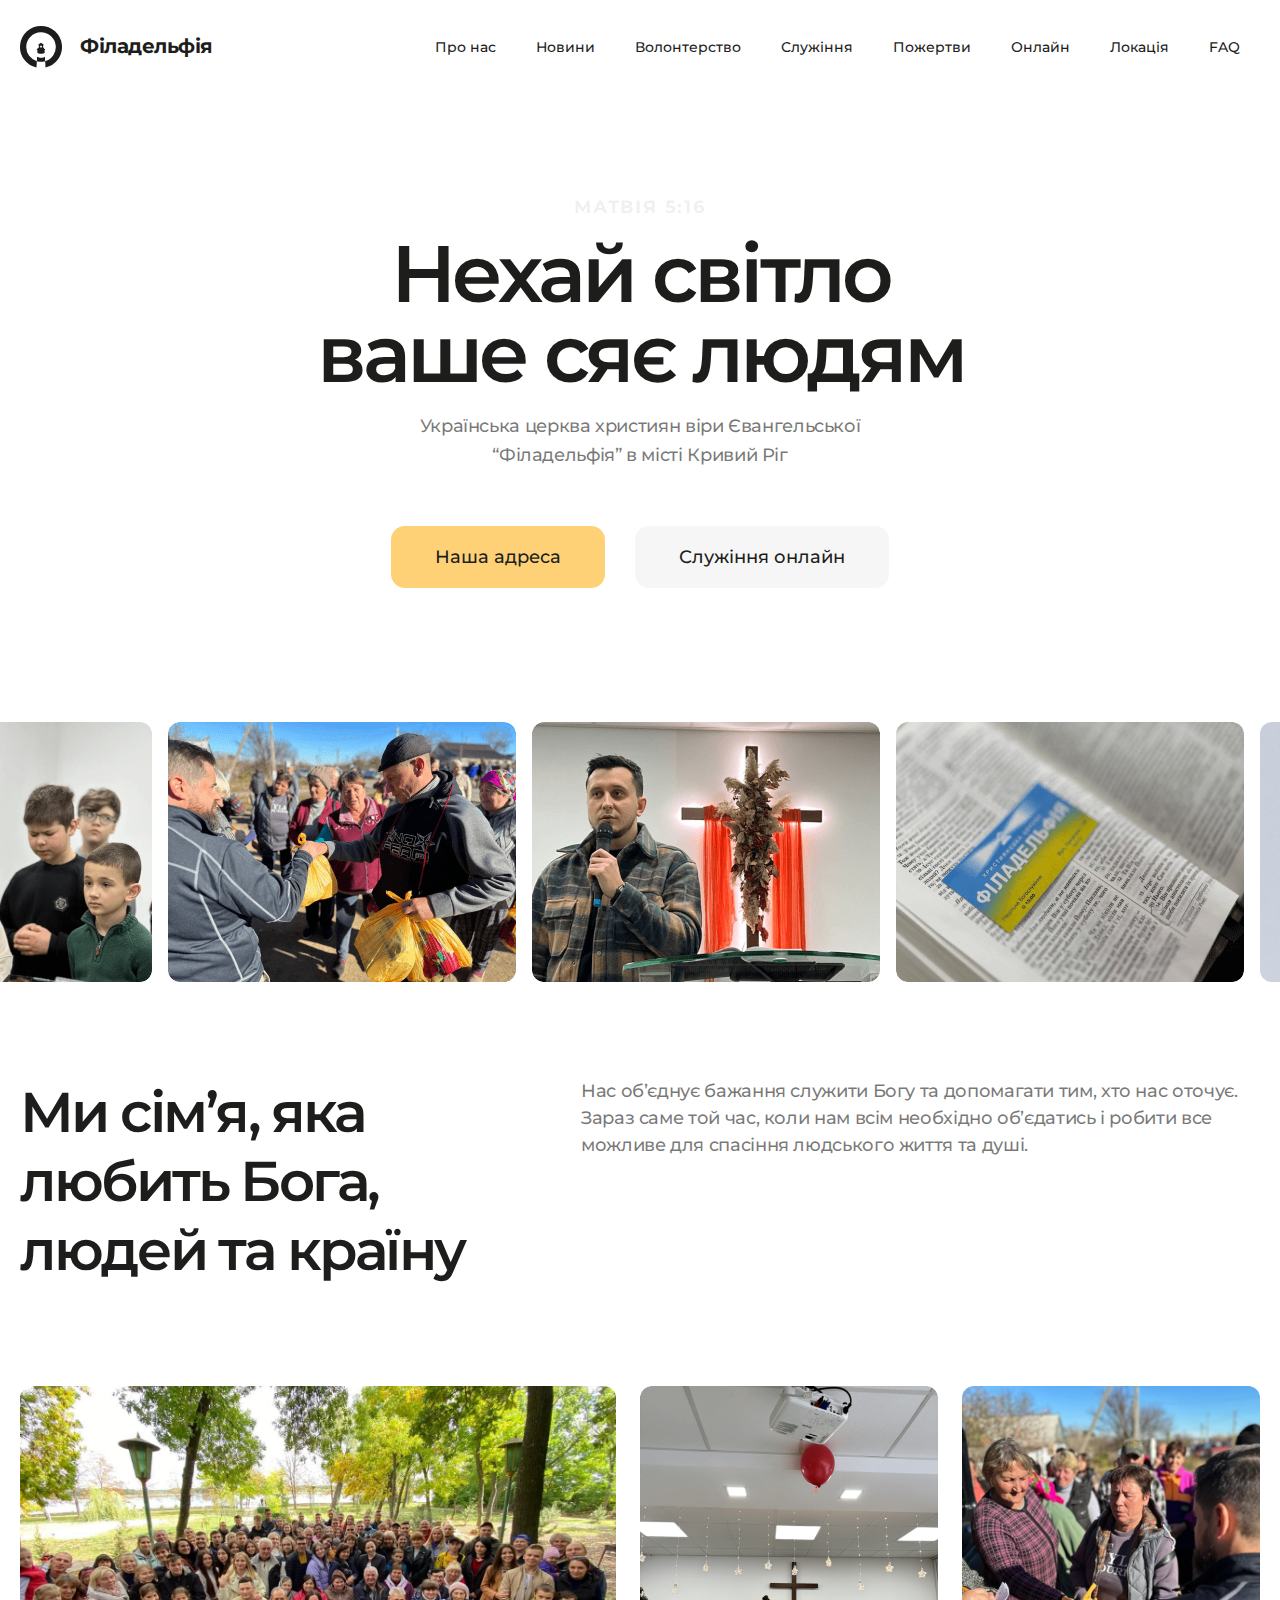
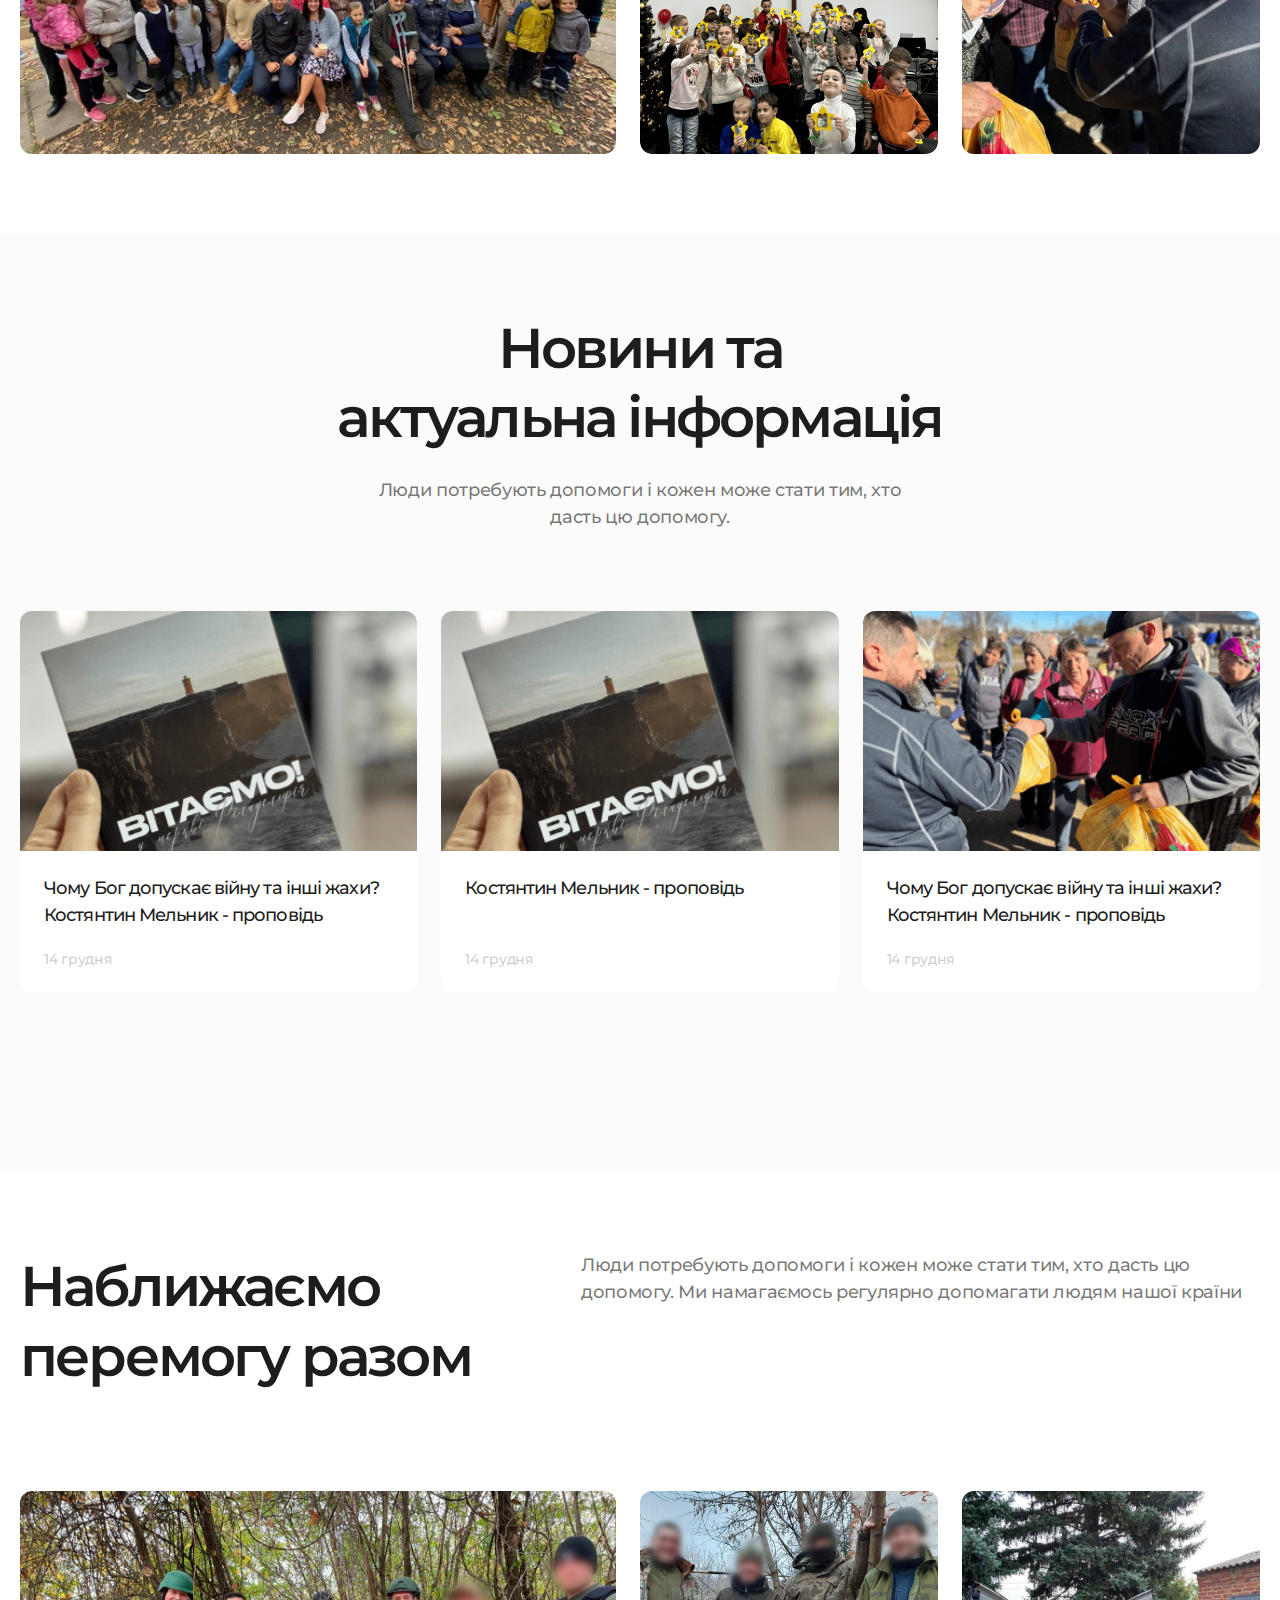
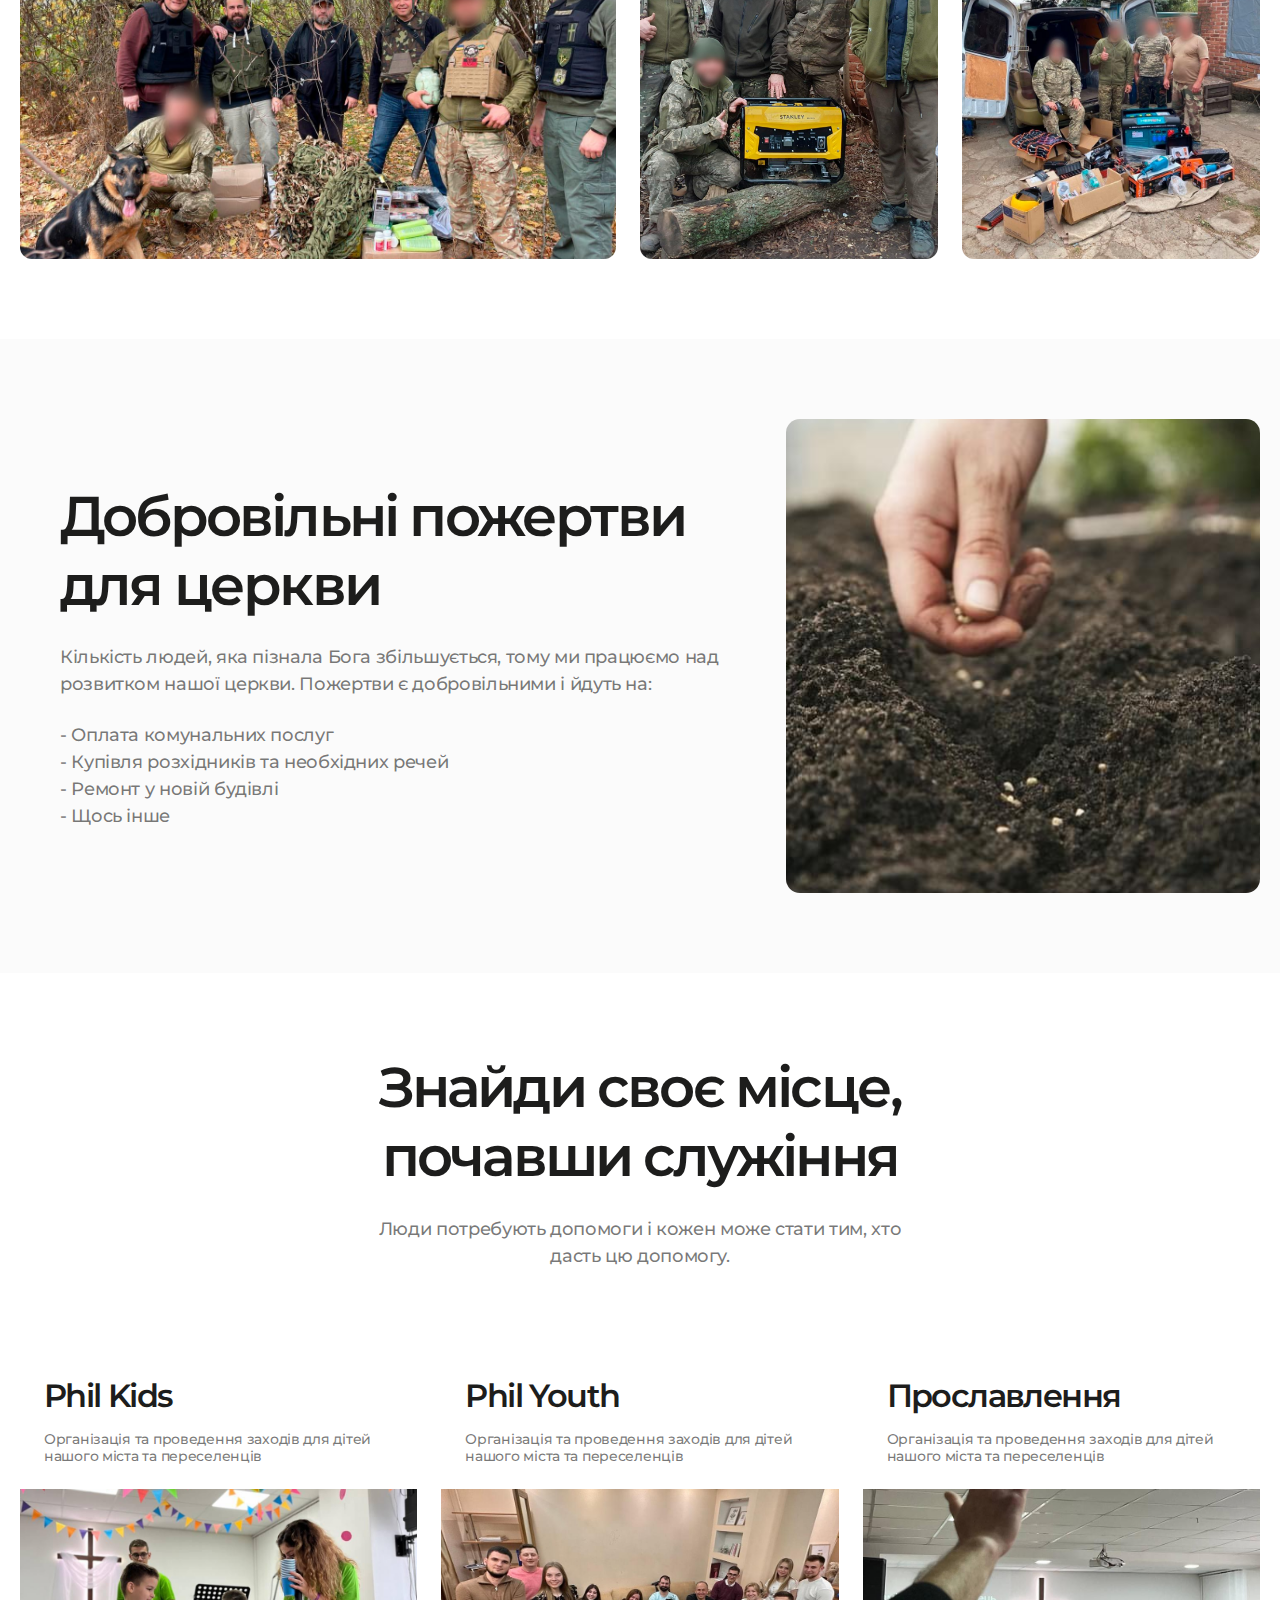
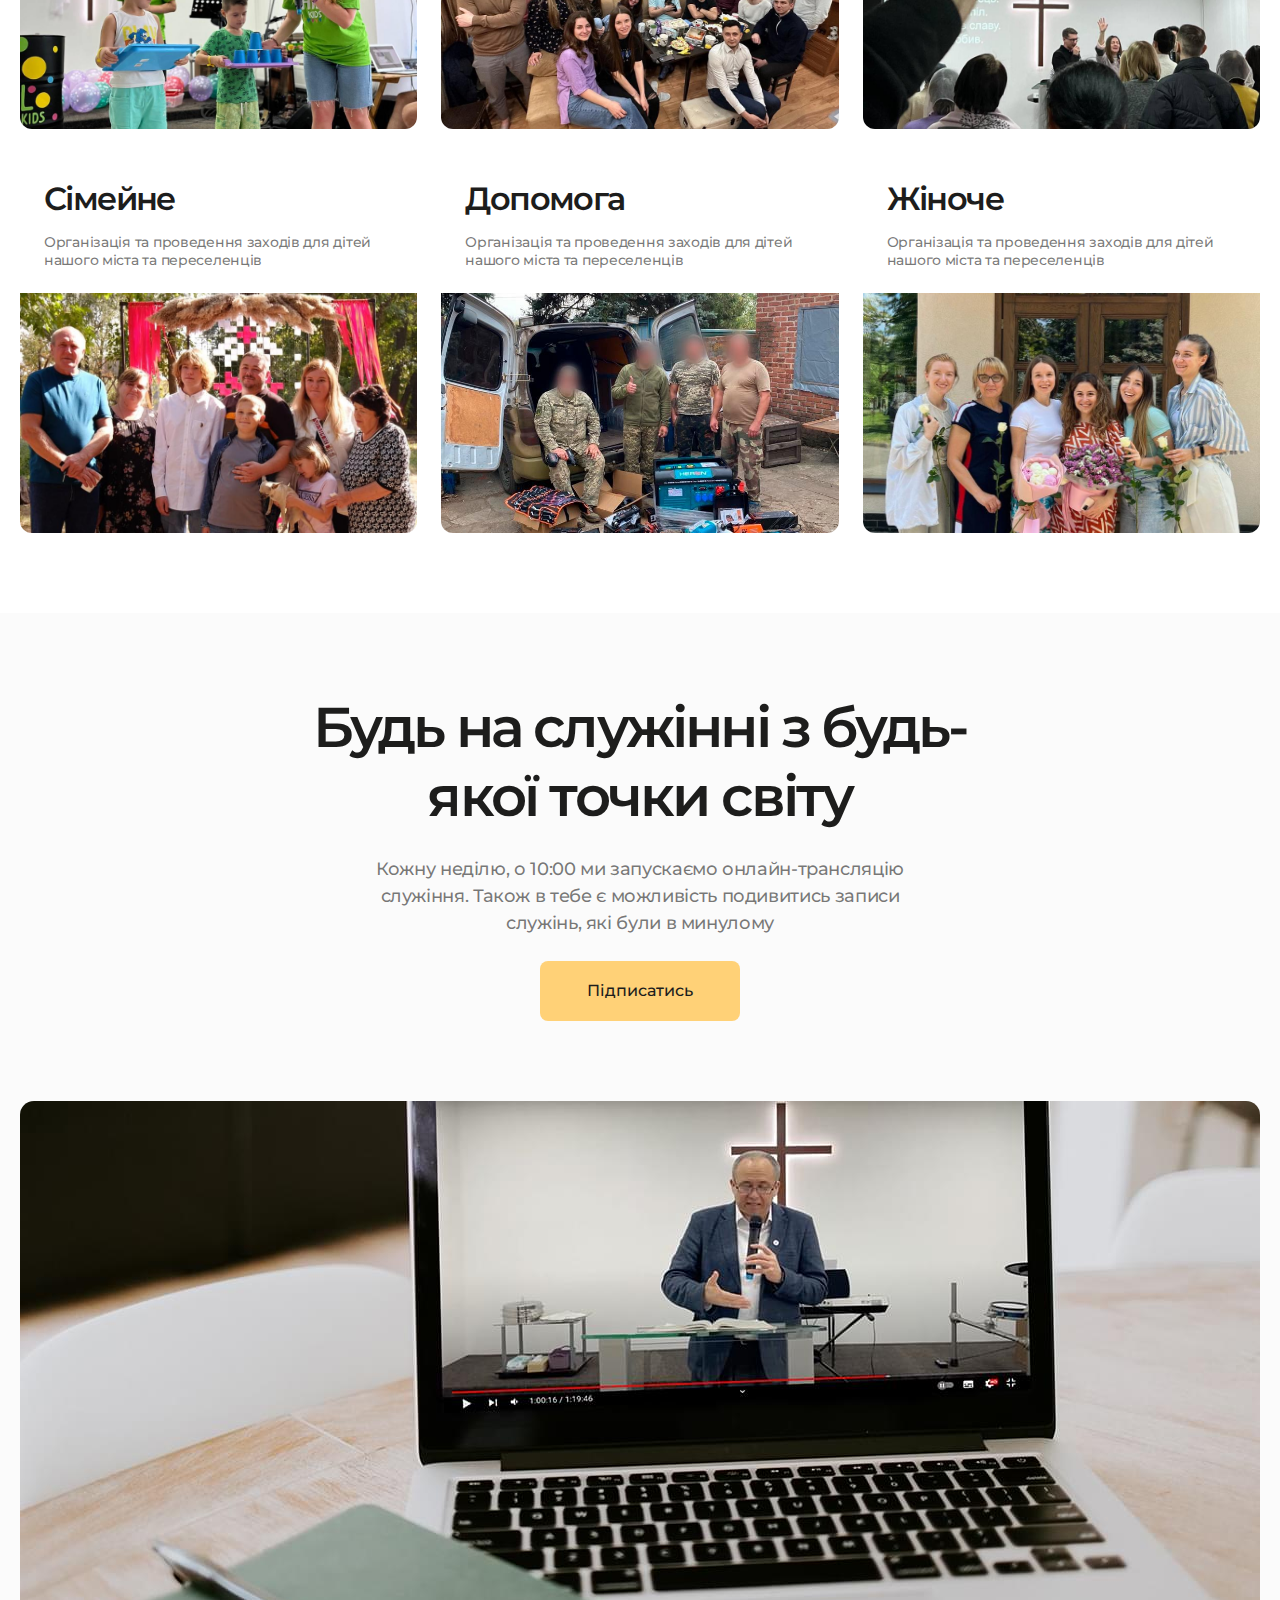
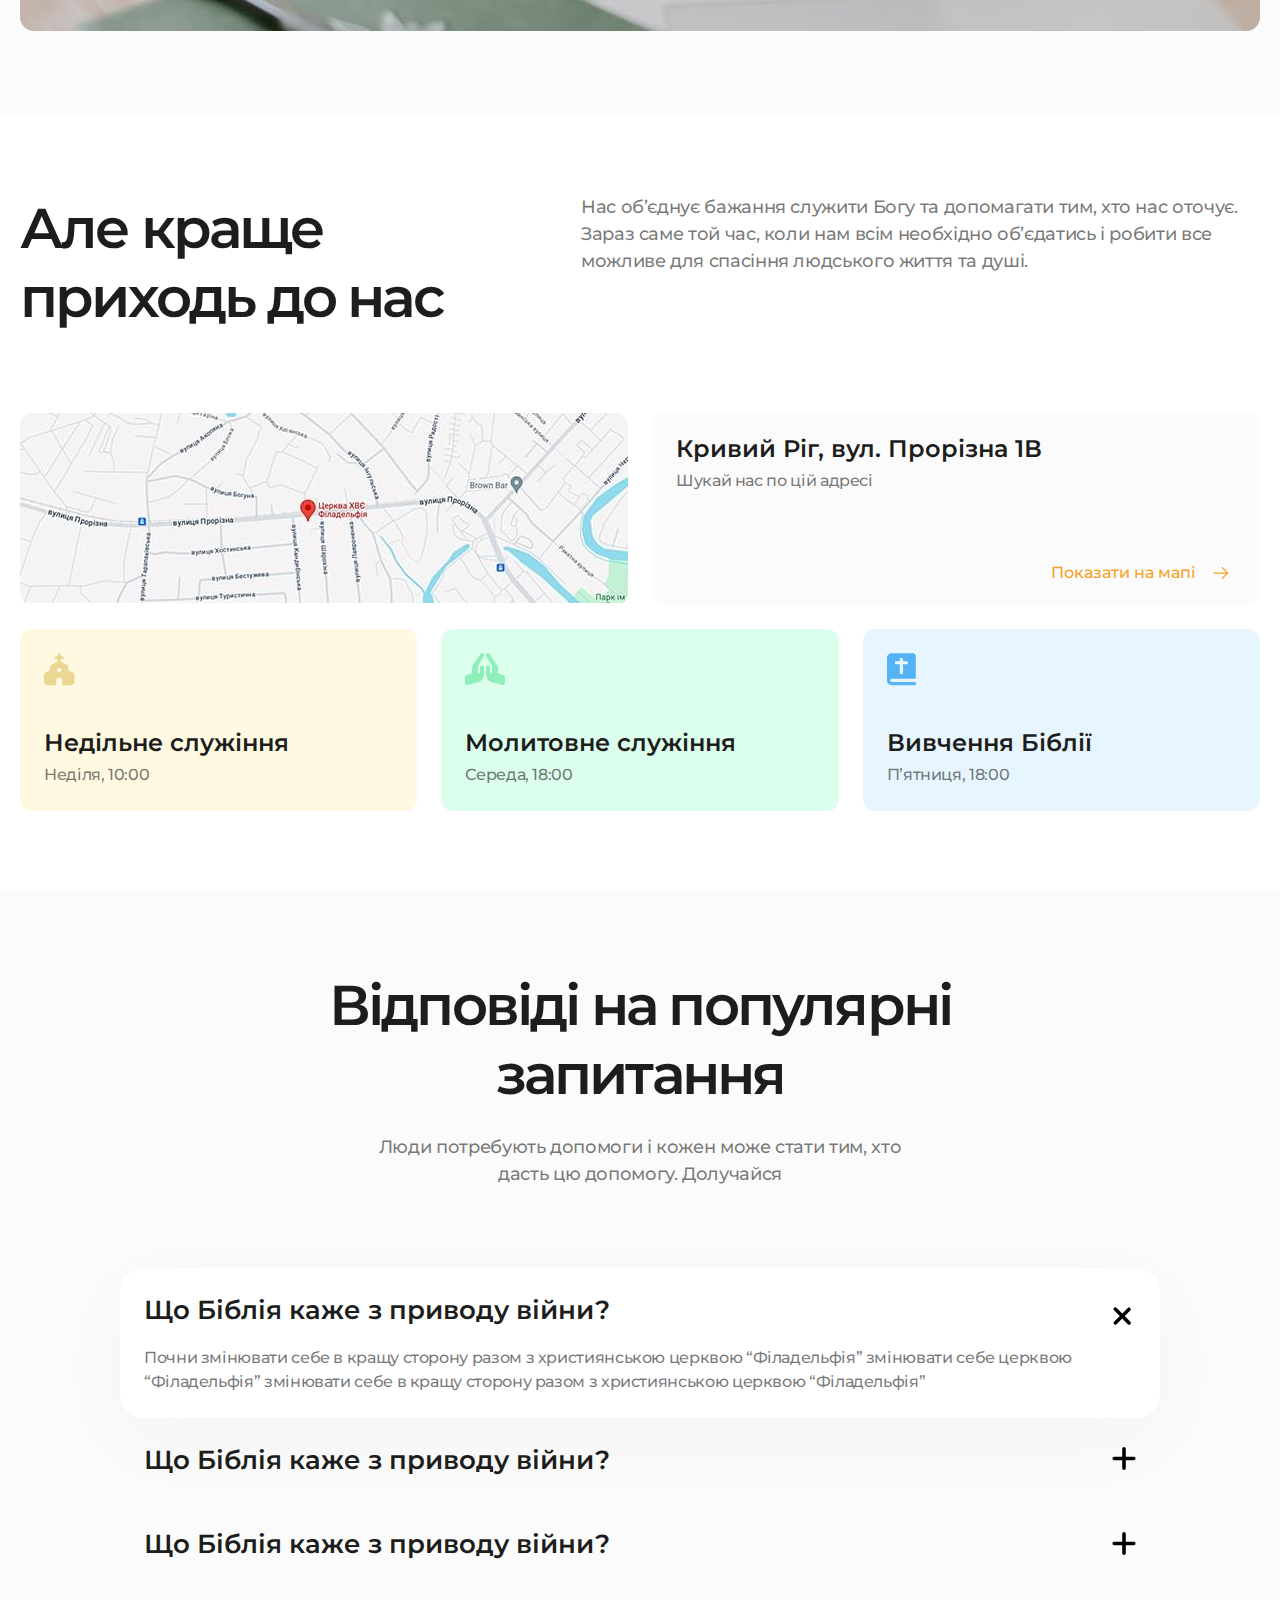
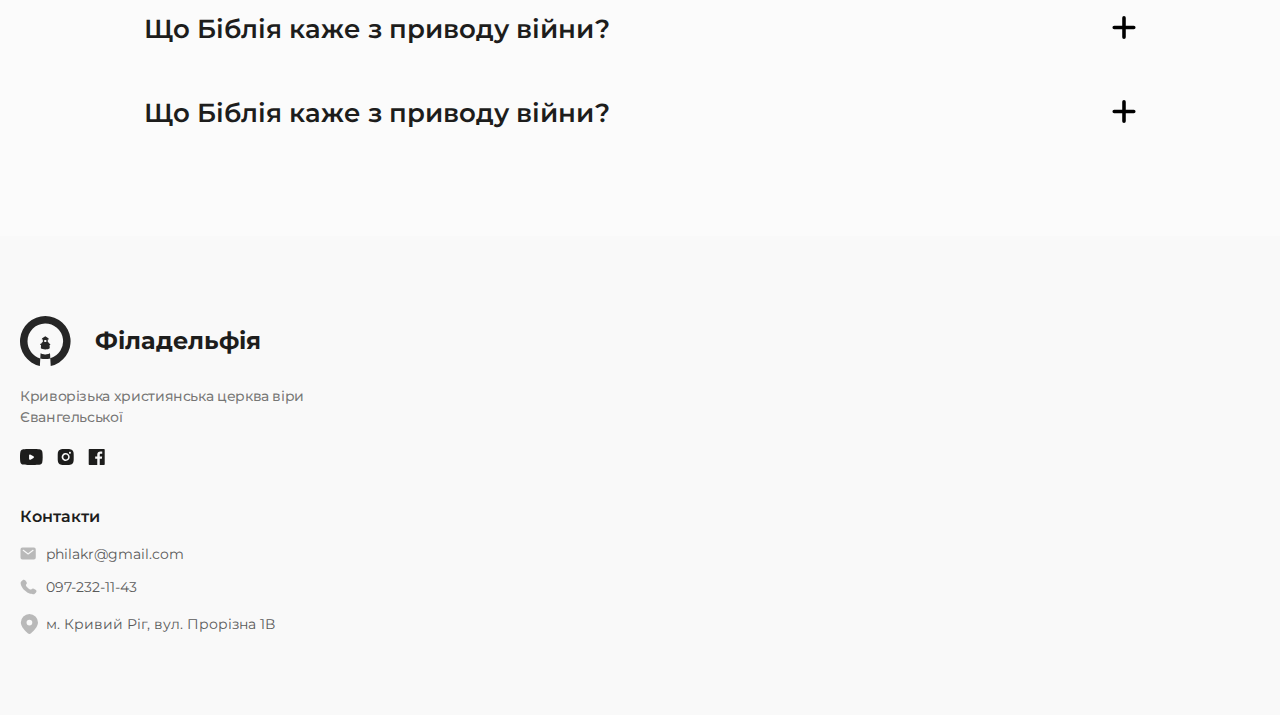
==== commit d6b799a6: "mobile version, effects, animations" ====
--- a/news.html
+++ b/news.html
@@ -1 +1 @@
-<!doctype html><html lang="ru"><head><meta charset="UTF-8"><meta http-equiv="X-UA-Compatible" content="IE=edge"><meta name="viewport" content="width=device-width,initial-scale=1,maximum-scale=1,user-scalable=0"><title>Філадельфія - Новини</title><link rel="icon" type="image/x-icon" href="assets/favicon.ico"><link rel="icon" type="image/png" sizes="16x16" href="assets/favicon-16x16.png"><link rel="icon" type="image/png" sizes="32x32" href="assets/favicon-32x32.png"><link rel="icon" type="image/png" sizes="48x48" href="assets/favicon-48x48.png"><link rel="manifest" href="assets/manifest.webmanifest"><meta name="mobile-web-app-capable" content="yes"><meta name="theme-color" content="#fff"><meta name="application-name" content="learn-wp"><link rel="apple-touch-icon" sizes="57x57" href="assets/apple-touch-icon-57x57.png"><link rel="apple-touch-icon" sizes="60x60" href="assets/apple-touch-icon-60x60.png"><link rel="apple-touch-icon" sizes="72x72" href="assets/apple-touch-icon-72x72.png"><link rel="apple-touch-icon" sizes="76x76" href="assets/apple-touch-icon-76x76.png"><link rel="apple-touch-icon" sizes="114x114" href="assets/apple-touch-icon-114x114.png"><link rel="apple-touch-icon" sizes="120x120" href="assets/apple-touch-icon-120x120.png"><link rel="apple-touch-icon" sizes="144x144" href="assets/apple-touch-icon-144x144.png"><link rel="apple-touch-icon" sizes="152x152" href="assets/apple-touch-icon-152x152.png"><link rel="apple-touch-icon" sizes="167x167" href="assets/apple-touch-icon-167x167.png"><link rel="apple-touch-icon" sizes="180x180" href="assets/apple-touch-icon-180x180.png"><link rel="apple-touch-icon" sizes="1024x1024" href="assets/apple-touch-icon-1024x1024.png"><meta name="apple-mobile-web-app-capable" content="yes"><meta name="apple-mobile-web-app-status-bar-style" content="black-translucent"><meta name="apple-mobile-web-app-title" content="learn-wp"><link rel="apple-touch-startup-image" media="(device-width: 320px) and (device-height: 568px) and (-webkit-device-pixel-ratio: 2) and (orientation: portrait)" href="assets/apple-touch-startup-image-640x1136.png"><link rel="apple-touch-startup-image" media="(device-width: 320px) and (device-height: 568px) and (-webkit-device-pixel-ratio: 2) and (orientation: landscape)" href="assets/apple-touch-startup-image-1136x640.png"><link rel="apple-touch-startup-image" media="(device-width: 375px) and (device-height: 667px) and (-webkit-device-pixel-ratio: 2) and (orientation: portrait)" href="assets/apple-touch-startup-image-750x1334.png"><link rel="apple-touch-startup-image" media="(device-width: 375px) and (device-height: 667px) and (-webkit-device-pixel-ratio: 2) and (orientation: landscape)" href="assets/apple-touch-startup-image-1334x750.png"><link rel="apple-touch-startup-image" media="(device-width: 375px) and (device-height: 812px) and (-webkit-device-pixel-ratio: 3) and (orientation: portrait)" href="assets/apple-touch-startup-image-1125x2436.png"><link rel="apple-touch-startup-image" media="(device-width: 375px) and (device-height: 812px) and (-webkit-device-pixel-ratio: 3) and (orientation: landscape)" href="assets/apple-touch-startup-image-2436x1125.png"><link rel="apple-touch-startup-image" media="(device-width: 390px) and (device-height: 844px) and (-webkit-device-pixel-ratio: 3) and (orientation: portrait)" href="assets/apple-touch-startup-image-1170x2532.png"><link rel="apple-touch-startup-image" media="(device-width: 390px) and (device-height: 844px) and (-webkit-device-pixel-ratio: 3) and (orientation: landscape)" href="assets/apple-touch-startup-image-2532x1170.png"><link rel="apple-touch-startup-image" media="(device-width: 414px) and (device-height: 896px) and (-webkit-device-pixel-ratio: 2) and (orientation: portrait)" href="assets/apple-touch-startup-image-828x1792.png"><link rel="apple-touch-startup-image" media="(device-width: 414px) and (device-height: 896px) and (-webkit-device-pixel-ratio: 2) and (orientation: landscape)" href="assets/apple-touch-startup-image-1792x828.png"><link rel="apple-touch-startup-image" media="(device-width: 414px) and (device-height: 896px) and (-webkit-device-pixel-ratio: 3) and (orientation: portrait)" href="assets/apple-touch-startup-image-1242x2688.png"><link rel="apple-touch-startup-image" media="(device-width: 414px) and (device-height: 896px) and (-webkit-device-pixel-ratio: 3) and (orientation: landscape)" href="assets/apple-touch-startup-image-2688x1242.png"><link rel="apple-touch-startup-image" media="(device-width: 414px) and (device-height: 736px) and (-webkit-device-pixel-ratio: 3) and (orientation: portrait)" href="assets/apple-touch-startup-image-1242x2208.png"><link rel="apple-touch-startup-image" media="(device-width: 414px) and (device-height: 736px) and (-webkit-device-pixel-ratio: 3) and (orientation: landscape)" href="assets/apple-touch-startup-image-2208x1242.png"><link rel="apple-touch-startup-image" media="(device-width: 428px) and (device-height: 926px) and (-webkit-device-pixel-ratio: 3) and (orientation: portrait)" href="assets/apple-touch-startup-image-1284x2778.png"><link rel="apple-touch-startup-image" media="(device-width: 428px) and (device-height: 926px) and (-webkit-device-pixel-ratio: 3) and (orientation: landscape)" href="assets/apple-touch-startup-image-2778x1284.png"><link rel="apple-touch-startup-image" media="(device-width: 768px) and (device-height: 1024px) and (-webkit-device-pixel-ratio: 2) and (orientation: portrait)" href="assets/apple-touch-startup-image-1536x2048.png"><link rel="apple-touch-startup-image" media="(device-width: 768px) and (device-height: 1024px) and (-webkit-device-pixel-ratio: 2) and (orientation: landscape)" href="assets/apple-touch-startup-image-2048x1536.png"><link rel="apple-touch-startup-image" media="(device-width: 810px) and (device-height: 1080px) and (-webkit-device-pixel-ratio: 2) and (orientation: portrait)" href="assets/apple-touch-startup-image-1620x2160.png"><link rel="apple-touch-startup-image" media="(device-width: 810px) and (device-height: 1080px) and (-webkit-device-pixel-ratio: 2) and (orientation: landscape)" href="assets/apple-touch-startup-image-2160x1620.png"><link rel="apple-touch-startup-image" media="(device-width: 834px) and (device-height: 1194px) and (-webkit-device-pixel-ratio: 2) and (orientation: portrait)" href="assets/apple-touch-startup-image-1668x2388.png"><link rel="apple-touch-startup-image" media="(device-width: 834px) and (device-height: 1194px) and (-webkit-device-pixel-ratio: 2) and (orientation: landscape)" href="assets/apple-touch-startup-image-2388x1668.png"><link rel="apple-touch-startup-image" media="(device-width: 834px) and (device-height: 1112px) and (-webkit-device-pixel-ratio: 2) and (orientation: portrait)" href="assets/apple-touch-startup-image-1668x2224.png"><link rel="apple-touch-startup-image" media="(device-width: 834px) and (device-height: 1112px) and (-webkit-device-pixel-ratio: 2) and (orientation: landscape)" href="assets/apple-touch-startup-image-2224x1668.png"><link rel="apple-touch-startup-image" media="(device-width: 1024px) and (device-height: 1366px) and (-webkit-device-pixel-ratio: 2) and (orientation: portrait)" href="assets/apple-touch-startup-image-2048x2732.png"><link rel="apple-touch-startup-image" media="(device-width: 1024px) and (device-height: 1366px) and (-webkit-device-pixel-ratio: 2) and (orientation: landscape)" href="assets/apple-touch-startup-image-2732x2048.png"><meta name="msapplication-TileColor" content="#fff"><meta name="msapplication-TileImage" content="assets/mstile-144x144.png"><meta name="msapplication-config" content="assets/browserconfig.xml"><link rel="yandex-tableau-widget" href="assets/yandex-browser-manifest.json"><script defer="defer" src="news.4206f7a1d8daa776ded9.js"></script><link href="news.a5ffcb190766b1035cb9.css" rel="stylesheet"></head><body><header class="header"><div class="header-inner"><div class="header-logo"><svg xmlns="http://www.w3.org/2000/svg" viewBox="0 0 280.31 277.07"><g id="Слой_2" data-name="Слой 2"><g id="Слой_1-2" data-name="Слой 1"><path class="cls-1" d="M158.49,151h2.58a8.51,8.51,0,0,0-7.18-6.85V128.19a47.11,47.11,0,0,1,5.57,1.7V128.2c0-3.54-1.51-4.09-4.38-6.41L140.16,112l-14.93,9.81c-2.6,1.89-4.37,2.87-4.37,6.41v1.69a48.89,48.89,0,0,1,5.56-1.71v16a8.52,8.52,0,0,0-7.18,6.85h2a9.94,9.94,0,0,0-9.93,9.93h5.15l-.95,17.33h0v0h0v.31C121,182.5,130,185.06,140,185.06c10.26,0,19.32-2.64,24.81-6.68l-.95-17.46h4.52A9.94,9.94,0,0,0,158.49,151Zm-24.09-7V133.28a.75.75,0,0,1,.75-.74h10a.74.74,0,0,1,.74.74V144Z"/><path class="cls-1" d="M140.16,0a140.17,140.17,0,0,0-30.09,277.07l2.34-42.23a99.2,99.2,0,0,0,55.53,0l2.32,42.23A140.17,140.17,0,0,0,140.16,0Zm27.78,234.82L166.36,206a46.94,46.94,0,0,1-19.1,6.28l-4.23.5a25.71,25.71,0,0,1-6,0l-4.2-.49A46,46,0,0,1,114,206.08l-1.59,28.75a98.62,98.62,0,0,1-70.82-95.18c.3-53.41,43.75-97.24,97.16-98a98.58,98.58,0,0,1,29.19,193.16Z"/><polygon class="cls-1" points="115.52 178.58 115.53 178.28 115.53 178.4 115.52 178.58"/></g></g></svg><p class="header-logo__name">Філадельфія</p></div><nav class="header-nav"><ul><li><a href="#about">Про нас</a></li><li><a href="#news">Новини</a></li><li><a href="#volunteering">Волонтерство</a></li><li><a href="#ministry">Служіння</a></li><li><a href="#donate">Пожертви</a></li><li><a href="#online">Онлайн</a></li><li><a href="#location">Локація</a></li><li><a href="#faq">FAQ</a></li></ul></nav></div></header><main class="main"><div class="main-inner container"><div class="main-title"><span>Матвія 5:16</span><h1>Нехай світло<br>ваше сяє людям</h1><p>Українська церква християн віри Євангельської<br>“Філадельфія” в місті Кривий Ріг</p></div><div class="main-buttons"><a href="#location" class="main-buttons__hero">Наша адреса</a> <a href="#online" class="main-buttons__stream">Служіння онлайн</a></div></div><div style="margin-bottom:16px" class="scroller" data-direction="left" data-speed="slow"><div class="scroller__inner"><img class="scroller__inner-img" src="assets/hero-pic1.png" alt=""> <img class="scroller__inner-img" src="assets/hero-pic2.png" alt=""> <img class="scroller__inner-img" src="assets/hero-pic3.png" alt=""> <img class="scroller__inner-img" src="assets/hero-pic4.png" alt=""> <img class="scroller__inner-img" src="assets/hero-pic5.png" alt=""> <img class="scroller__inner-img" src="assets/hero-pic6.png" alt=""></div></div></main><section id="about" class="about"><div class="about-inner container"><div class="about-text"><div class="about-text__titleblock"><div class="about-text__title">Ми сімʼя, яка любить Бога, людей та країну</div></div><div class="about-text__subtitle desc-section">Нас об’єднує бажання служити Богу та допомагати тим, хто нас оточує. Зараз саме той час, коли нам всім необхідно об’єдатись і робити все можливе для спасіння людського життя та душі.</div></div><div class="about-pic"><img src="assets/about-pic1.jpg" alt=""> <img src="assets/about-pic2.png" alt=""> <img src="assets/about-pic3.jpg" alt=""></div></div></section><section id="news" class="news"><div class="news-inner container"><div class="title-section ts-center">Новини та<br>актуальна інформація</div><div class="subtitle-section ds-center">Люди потребують допомоги і кожен може стати тим, хто дасть цю допомогу.</div><div class="news-block"><div class="news-block__el"><img src="assets/hero-pic1.png" alt=""><div class="news-block__el-text"><a href="#">Чому Бог допускає війну та інші жахи? Костянтин Мельник - проповідь</a> <span>14 грудня</span></div></div><div class="news-block__el"><img src="assets/hero-pic1.png" alt=""><div class="news-block__el-text"><a href="#">Костянтин Мельник - проповідь</a> <span>14 грудня</span></div></div><div class="news-block__el"><img src="assets/hero-pic3.png" alt=""><div class="news-block__el-text"><a href="#">Чому Бог допускає війну та інші жахи? Костянтин Мельник - проповідь</a> <span>14 грудня</span></div></div></div><div class="news-more"></div></div></section><section id="volunteering" class="about"><div class="about-inner container"><div class="about-text"><div class="about-text__titleblock"><div class="about-text__title">Наближаємо перемогу разом</div></div><div class="about-text__subtitle desc-section"><p class="desc-section">Люди потребують допомоги і кожен може стати тим, хто дасть цю допомогу. Ми намагаємось регулярно допомагати людям нашої країни</p></div></div><div class="about-pic"><img src="assets/help-pic2.jpg" alt=""> <img src="assets/help-pic1.jpg" alt=""> <img src="assets/help-pic3.jpg" alt=""></div></div></section><section id="donate" class="donate"><div class="donate-inner container"><div class="donate-left"><div class="donate-left__text"><div class="donate-left__text-title">Добровільні пожертви для церкви</div><div class="donate-left__text-desc">Кількість людей, яка пізнала Бога збільшується, тому ми працюємо над розвитком нашої церкви. Пожертви є добровільними і йдуть на:</div><div class="donate-left__text-desc">- Оплата комунальних послуг<br>- Купівля розхідників та необхідних речей<br>- Ремонт у новій будівлі<br>- Щось інше</div></div></div><div class="donate-right"><img src="assets/donate.jpg" alt="donate"></div></div></section><section id="ministry" class="ministry"><div class="ministry-inner container"><div class="title-section ts-center">Знайди своє місце, почавши служіння</div><div class="subtitle-section ds-center">Люди потребують допомоги і кожен може стати тим, хто дасть цю допомогу.</div><div class="ministry-block"><div class="ministry-block__el"><div class="ministry-block__el-text"><a href="#">Phil Kids</a> <span>Організація та проведення заходів для дітей нашого міста та переселенців</span></div><img src="assets/ministry-pic1.jpg" alt=""></div><div class="ministry-block__el"><div class="ministry-block__el-text"><a href="#">Phil Youth</a> <span>Організація та проведення заходів для дітей нашого міста та переселенців</span></div><img src="assets/ministry-pic2.jpg" alt=""></div><div class="ministry-block__el"><div class="ministry-block__el-text"><a href="#">Прославлення</a> <span>Організація та проведення заходів для дітей нашого міста та переселенців</span></div><img src="assets/ministry-pic3.jpg" alt=""></div><div class="ministry-block__el"><div class="ministry-block__el-text"><a href="#">Сімейне</a> <span>Організація та проведення заходів для дітей нашого міста та переселенців</span></div><img src="assets/ministry-pic4.jpg" alt=""></div><div class="ministry-block__el"><div class="ministry-block__el-text"><a href="#">Допомога</a> <span>Організація та проведення заходів для дітей нашого міста та переселенців</span></div><img src="assets/help-pic3.jpg" alt=""></div><div class="ministry-block__el"><div class="ministry-block__el-text"><a href="#">Жіноче</a> <span>Організація та проведення заходів для дітей нашого міста та переселенців</span></div><img src="assets/ministry-pic6.jpg" alt=""></div></div></div></section><section id="online" class="stream"><div class="stream-inner container"><div class="title-section ts-center">Будь на служінні з будь-якої точки світу</div><div class="subtitle-section stream-inner__desc">Кожну неділю, о 10:00 ми запускаємо онлайн-трансляцію служіння. Також в тебе є можливість подивитись записи служінь, які були в минулому</div><div class="stream-timer"><a href="#" class="stream-timer__btn">Підписатись</a></div><div class="stream-img"><img src="assets/stream.jpg" alt=""></div></div></section><section id="location" class="join"><div class="join-inner container"><div class="about-text"><div class="about-text__titleblock"><div class="about-text__title">Але краще приходь до нас</div></div><div class="about-text__subtitle desc-section">Нас об’єднує бажання служити Богу та допомагати тим, хто нас оточує. Зараз саме той час, коли нам всім необхідно об’єдатись і робити все можливе для спасіння людського життя та душі.</div></div><div class="join-blocks"><div class="join-blocks__loc"><div class="join-blocks__loc-map"><img src="assets/map.jpg" alt=""></div><div class="join-blocks__loc-address loc-adress"><div class="loc-adress__text"><p class="loc-adress__text-title card-title">Кривий Ріг, вул. Прорізна 1В</p><span class="loc-adress__text-desc card-desc">Шукай нас по цій адресі</span></div><div class="loc-adress__link"><a class="link" href="#">Показати на мапі <svg xmlns="http://www.w3.org/2000/svg" width="16" height="14" viewBox="0 0 16 14" fill="none"><path d="M15.5 7L9.25 0.75L8.36875 1.63125L13.1062 6.375L0.5 6.375L0.5 7.625L13.1062 7.625L8.36875 12.3687L9.25 13.25L15.5 7Z" fill="#F4A227"></path></svg></a></div></div></div><div class="join-blocks__service"><div class="join-blocks__service-el service-el"><svg class="service-el__icon" xmlns="http://www.w3.org/2000/svg" width="31" height="33" viewBox="0 0 31 33" fill="none"><path d="M24.381 17.2534V14.221C24.3807 13.654 24.2222 13.0984 23.9234 12.6165C23.6246 12.1347 23.1973 11.7457 22.6895 11.4934L16.7619 8.5372V6.25149H18.2857C19.1238 6.25149 19.8095 5.56577 19.8095 4.72768C19.8095 3.88958 19.1238 3.20387 18.2857 3.20387H16.7619V1.68006C16.7619 0.841964 16.0762 0.15625 15.2381 0.15625C14.4 0.15625 13.7143 0.841964 13.7143 1.68006V3.20387H12.1905C11.3524 3.20387 10.6667 3.88958 10.6667 4.72768C10.6667 5.56577 11.3524 6.25149 12.1905 6.25149H13.7143V8.5372L7.78667 11.5086C7.27891 11.7609 6.85161 12.1499 6.55281 12.6317C6.254 13.1136 6.09554 13.6693 6.09524 14.2362V17.2686L1.81333 19.1734C0.716191 19.6458 0 20.7429 0 21.9467V29.1086C0 30.7848 1.37143 32.1562 3.04762 32.1562H12.1905V27.7524C12.1905 26.2286 13.2267 24.8267 14.72 24.5829C15.1575 24.5074 15.6062 24.5285 16.0347 24.6445C16.4632 24.7606 16.8612 24.9688 17.2009 25.2548C17.5405 25.5407 17.8136 25.8974 18.0009 26.2998C18.1883 26.7023 18.2855 27.1409 18.2857 27.5848V32.1562H27.4286C29.1048 32.1562 30.4762 30.7848 30.4762 29.1086V21.9467C30.4762 20.7429 29.76 19.6458 28.6629 19.1582L24.381 17.2534ZM15.2381 19.2039C13.9733 19.2039 12.9524 18.1829 12.9524 16.9182C12.9524 15.6534 13.9733 14.6324 15.2381 14.6324C16.5029 14.6324 17.5238 15.6534 17.5238 16.9182C17.5238 18.1829 16.5029 19.2039 15.2381 19.2039Z" fill="#EBD791"/></svg><div class="service-el__text"><p class="service-el__title card-title">Недільне служіння</p><span class="service-el__time card-desc">Неділя, 10:00</span></div></div><div class="join-blocks__service-el service-el"><svg xmlns="http://www.w3.org/2000/svg" width="40" height="33" viewBox="0 0 40 33" fill="none"><path d="M21.9458 0.456309C22.1458 0.331333 22.3582 0.250099 22.5707 0.200109C22.8644 0.137621 23.1706 0.143869 23.4518 0.206357C23.9329 0.318836 24.3766 0.61253 24.664 1.05619L32.1563 12.2915C32.7062 13.1101 32.9937 14.0787 32.9937 15.066V19.6589C32.9937 20.09 33.2686 20.4712 33.6748 20.6087L38.6238 22.2584C39.4424 22.5271 39.9923 23.2894 39.9923 24.1518V30.1506C39.9923 30.7692 39.7049 31.3566 39.2112 31.7378C38.7176 32.119 38.0802 32.244 37.4803 32.0815L26.9323 29.2695C23.433 28.3385 20.996 25.1641 20.996 21.5398V14.1537C20.996 13.0476 21.8896 12.1541 22.9956 12.1541C24.1016 12.1541 24.9952 13.0476 24.9952 14.1537V19.1527C24.9952 19.7026 25.4451 20.1525 25.995 20.1525C26.5449 20.1525 26.9948 19.7026 26.9948 19.1527V13.8475C26.9948 13.4101 26.8823 12.9852 26.6636 12.6102L21.2647 3.16204C21.1584 2.97458 21.0835 2.78086 21.0397 2.5809C20.9772 2.28721 20.9772 1.98102 21.046 1.69982C21.1647 1.19992 21.4709 0.750003 21.9395 0.456309H21.9458ZM18.0465 0.456309C18.5152 0.743754 18.8214 1.19992 18.9401 1.69982C19.0089 1.98727 19.0151 2.28721 18.9464 2.5809C18.9026 2.78086 18.8276 2.97458 18.7214 3.16204L13.3287 12.6102C13.11 12.9852 12.9975 13.4163 12.9975 13.8475V19.1527C12.9975 19.7026 13.4474 20.1525 13.9973 20.1525C14.5472 20.1525 14.9971 19.7026 14.9971 19.1527V14.1537C14.9971 13.0476 15.8907 12.1541 16.9967 12.1541C18.1028 12.1541 18.9964 13.0476 18.9964 14.1537V21.546C18.9964 25.1703 16.5593 28.3385 13.06 29.2758L2.51827 32.0877C1.91838 32.2502 1.27476 32.119 0.787349 31.7441C0.299942 31.3691 0 30.7755 0 30.1506V24.1518C0 23.2894 0.549895 22.5271 1.36849 22.2521L6.31754 20.6024C6.72371 20.465 6.99866 20.0838 6.99866 19.6526V15.0598C6.99866 14.0724 7.29235 13.1101 7.836 12.2853L15.3221 1.06244C15.6095 0.618778 16.0532 0.325085 16.5343 0.212606C16.8218 0.143869 17.1217 0.137621 17.4154 0.206357C17.6341 0.256348 17.8466 0.337582 18.0403 0.462558L18.0465 0.456309Z" fill="#8FEFBB"/></svg><div class="service-el__text"><p class="service-el__title card-title">Молитовне служіння</p><span class="service-el__time card-desc">Середа, 18:00</span></div></div><div class="join-blocks__service-el service-el"><svg xmlns="http://www.w3.org/2000/svg" width="29" height="33" viewBox="0 0 29 33" fill="none"><path d="M4.8 32.1562H28.8V28.9563H4.8192C4.08 28.937 3.2 28.6443 3.2 27.3563C3.2 26.0683 4.08 25.7754 4.8192 25.7563H28.8V3.35625C28.8 2.50756 28.4629 1.69362 27.8627 1.09351C27.2626 0.493392 26.4487 0.15625 25.6 0.15625H4.8C2.8704 0.15625 0 1.43465 0 4.95625V27.3563C0 30.8778 2.8704 32.1562 4.8 32.1562ZM8 8.15625H12.8V4.95625H16V8.15625H20.8V11.3562H16V20.9563H12.8V11.3562H8V8.15625Z" fill="#54B2F7"/></svg><div class="service-el__text"><p class="service-el__title card-title">Вивчення Біблії</p><span class="service-el__time card-desc">Пʼятниця, 18:00</span></div></div></div></div></div></section><section id="faq" class="faq"><div class="faq-inner container"><div class="title-section ts-center">Відповіді на популярні запитання</div><div class="subtitle-section ds-center">Люди потребують допомоги і кожен може стати тим, хто дасть цю допомогу. Долучайся</div><div class="faq-block"><div class="faq-block__item faq-active"><div class="faq-block__question"><div class="faq-block__title">Що Біблія каже з приводу війни?</div><div class="faq-block__icon"><img src="assets/plus.svg" alt=""></div></div><div class="faq-block__answer"><div class="faq-block__subtitle">Почни змінювати себе в кращу сторону разом з християнською церквою “Філадельфія” змінювати себе церквою “Філадельфія” змінювати себе в кращу сторону разом з християнською церквою “Філадельфія”</div></div></div><div class="faq-block__item"><div class="faq-block__question"><div class="faq-block__title">Що Біблія каже з приводу війни?</div><div class="faq-block__icon"><img src="assets/plus.svg" alt=""></div></div><div class="faq-block__answer"><div class="faq-block__subtitle">Почни змінювати себе в кращу сторону разом з християнською церквою “Філадельфія” змінювати себе церквою “Філадельфія” змінювати себе в кращу сторону разом з християнською церквою “Філадельфія”</div></div></div><div class="faq-block__item"><div class="faq-block__question"><div class="faq-block__title">Що Біблія каже з приводу війни?</div><div class="faq-block__icon"><img src="assets/plus.svg" alt=""></div></div><div class="faq-block__answer"><div class="faq-block__subtitle">Почни змінювати себе в кращу сторону разом з християнською церквою “Філадельфія” змінювати себе церквою “Філадельфія” змінювати себе в кращу сторону разом з християнською церквою “Філадельфія”</div></div></div><div class="faq-block__item"><div class="faq-block__question"><div class="faq-block__title">Що Біблія каже з приводу війни?</div><div class="faq-block__icon"><img src="assets/plus.svg" alt=""></div></div><div class="faq-block__answer"><div class="faq-block__subtitle">Почни змінювати себе в кращу сторону разом з християнською церквою “Філадельфія” змінювати себе церквою “Філадельфія” змінювати себе в кращу сторону разом з християнською церквою “Філадельфія”</div></div></div><div class="faq-block__item"><div class="faq-block__question"><div class="faq-block__title">Що Біблія каже з приводу війни?</div><div class="faq-block__icon"><img src="assets/plus.svg" alt=""></div></div><div class="faq-block__answer"><div class="faq-block__subtitle">Почни змінювати себе в кращу сторону разом з християнською церквою “Філадельфія” змінювати себе церквою “Філадельфія” змінювати себе в кращу сторону разом з християнською церквою “Філадельфія”</div></div></div></div></div></section><footer><div class="footer-inner container"><div class="footer-maininfo"><div class="footer-maininfo__logo"><img src="assets/logo.svg" alt=""><div class="footer-maininfo__logotext">Філадельфія</div></div><div class="footer-maininfo__subtitle">Криворізька християнська церква віри Євангельської</div><div class="footer-maininfo__socials"><a href="youtube.com"><svg xmlns="http://www.w3.org/2000/svg" width="23" height="16" viewBox="0 0 23 16" fill="none"><g id="youtube"><path id="Vector" d="M22.2348 2.49806C22.1064 2.01493 21.8534 1.57399 21.5011 1.21937C21.1487 0.864757 20.7094 0.608904 20.2271 0.477419C18.4516 5.64001e-08 11.3548 0 11.3548 0C11.3548 0 4.25806 5.64001e-08 2.48258 0.477419C2.00028 0.608904 1.56097 0.864757 1.20862 1.21937C0.856265 1.57399 0.603231 2.01493 0.474839 2.49806C5.64001e-08 4.28129 0 8 0 8C0 8 5.64001e-08 11.7187 0.474839 13.5019C0.603231 13.9851 0.856265 14.426 1.20862 14.7806C1.56097 15.1352 2.00028 15.3911 2.48258 15.5226C4.25806 16 11.3548 16 11.3548 16C11.3548 16 18.4516 16 20.2271 15.5226C20.7094 15.3911 21.1487 15.1352 21.5011 14.7806C21.8534 14.426 22.1064 13.9851 22.2348 13.5019C22.7097 11.7187 22.7097 8 22.7097 8C22.7097 8 22.7097 4.28129 22.2348 2.49806Z" fill="#1D1D1C"/><path id="Vector_2" d="M10.5609 10.7031C9.89425 11.0824 9.06641 10.6009 9.06641 9.83393V6.51922C9.06641 5.75224 9.89425 5.27078 10.5609 5.65004L13.4741 7.3074C14.1481 7.69085 14.1481 8.66231 13.4741 9.04576L10.5609 10.7031Z" fill="white"/></g></svg> </a><a href="instagram.com"><svg xmlns="http://www.w3.org/2000/svg" width="17" height="16" viewBox="0 0 17 16" fill="none"><path id="insta" d="M9.53252 0.000984283C10.1163 -0.00125582 10.7001 0.00461127 11.2837 0.0185837L11.4389 0.0241835C11.6181 0.0305833 11.7948 0.038583 12.0084 0.0481827C12.8596 0.0881813 13.4404 0.222577 13.95 0.42017C14.478 0.623363 14.9227 0.898554 15.3675 1.34334C15.7742 1.74301 16.089 2.22647 16.2899 2.76009C16.4875 3.26967 16.6219 3.85125 16.6619 4.70242C16.6715 4.91522 16.6795 5.09281 16.6859 5.27201L16.6907 5.4272C16.7049 6.01053 16.711 6.59404 16.7091 7.17754L16.7099 7.77432V8.82228C16.7119 9.40605 16.7057 9.98982 16.6915 10.5734L16.6867 10.7286C16.6803 10.9078 16.6723 11.0846 16.6627 11.2982C16.6227 12.1494 16.4867 12.7302 16.2899 13.2397C16.0896 13.7739 15.7748 14.2578 15.3675 14.6573C14.9675 15.0639 14.4838 15.3787 13.95 15.5797C13.4404 15.7772 12.8596 15.9116 12.0084 15.9516C11.7948 15.9612 11.6181 15.9692 11.4389 15.9756L11.2837 15.9804C10.7001 15.9947 10.1163 16.0008 9.53252 15.9988L8.93574 15.9996H7.88858C7.30481 16.0016 6.72104 15.9955 6.13744 15.9812L5.98224 15.9764C5.79234 15.9696 5.60247 15.9616 5.41266 15.9524C4.56149 15.9124 3.98071 15.7764 3.47033 15.5797C2.93649 15.3791 2.45295 15.0643 2.05358 14.6573C1.64643 14.2575 1.33138 13.7738 1.13041 13.2397C0.932815 12.7302 0.798419 12.1494 0.758421 11.2982C0.749511 11.1084 0.741512 10.9185 0.734422 10.7286L0.730422 10.5734C0.715673 9.98983 0.709006 9.40606 0.710423 8.82228V7.17754C0.70819 6.59404 0.714057 6.01054 0.728022 5.4272L0.733622 5.27201C0.740022 5.09281 0.748021 4.91522 0.757621 4.70242C0.79762 3.85045 0.932015 3.27047 1.12961 2.76009C1.3307 2.2262 1.64636 1.74288 2.05438 1.34414C2.45348 0.936754 2.93672 0.621421 3.47033 0.42017C3.98071 0.222577 4.56069 0.0881813 5.41266 0.0481827L5.98224 0.0241835L6.13744 0.0201838C6.72076 0.00544252 7.30427 -0.00122464 7.88778 0.000184368L9.53252 0.000984283ZM8.71015 4.00085C8.18017 3.99335 7.65399 4.09126 7.16218 4.28889C6.67038 4.48652 6.22275 4.77992 5.84532 5.15205C5.4679 5.52418 5.16819 5.96761 4.96363 6.45657C4.75906 6.94554 4.65372 7.47028 4.65372 8.00031C4.65372 8.53034 4.75906 9.05509 4.96363 9.54405C5.16819 10.033 5.4679 10.4764 5.84532 10.8486C6.22275 11.2207 6.67038 11.5141 7.16218 11.7117C7.65399 11.9094 8.18017 12.0073 8.71015 11.9998C9.77098 11.9998 10.7884 11.5784 11.5385 10.8282C12.2886 10.0781 12.71 9.06074 12.71 7.99991C12.71 6.93908 12.2886 5.9217 11.5385 5.17158C10.7884 4.42146 9.77098 4.00085 8.71015 4.00085ZM8.71015 5.60079C9.02894 5.59492 9.34571 5.65263 9.64196 5.77055C9.9382 5.88848 10.208 6.06425 10.4355 6.28761C10.6631 6.51096 10.8438 6.77742 10.9672 7.07142C11.0906 7.36541 11.1542 7.68106 11.1543 7.9999C11.1543 8.31875 11.0909 8.63442 10.9675 8.92846C10.8442 9.22249 10.6636 9.48901 10.4361 9.71244C10.2086 9.93587 9.9389 10.1117 9.6427 10.2298C9.3465 10.3478 9.02975 10.4056 8.71095 10.3998C8.07445 10.3998 7.46402 10.147 7.01395 9.69691C6.56388 9.24684 6.31103 8.63641 6.31103 7.99991C6.31103 7.36341 6.56388 6.75299 7.01395 6.30291C7.46402 5.85284 8.07445 5.59999 8.71095 5.59999L8.71015 5.60079ZM12.91 2.80089C12.6519 2.81122 12.4079 2.92101 12.2289 3.10726C12.05 3.29351 11.95 3.54177 11.95 3.80006C11.95 4.05834 12.05 4.3066 12.2289 4.49285C12.4079 4.6791 12.6519 4.78889 12.91 4.79922C13.1752 4.79922 13.4296 4.69387 13.6171 4.50634C13.8046 4.31881 13.91 4.06446 13.91 3.79925C13.91 3.53405 13.8046 3.2797 13.6171 3.09217C13.4296 2.90464 13.1752 2.79929 12.91 2.79929V2.80089Z" fill="#1D1D1C"/></svg> </a><a href="facebook.com"><svg xmlns="http://www.w3.org/2000/svg" width="17" height="16" viewBox="0 0 17 16" fill="none"><path id="Vector" d="M16.07 0H1.34996C0.995961 0 0.709961 0.286 0.709961 0.64V15.36C0.709961 15.714 0.995961 16 1.34996 16H16.07C16.424 16 16.71 15.714 16.71 15.36V0.64C16.71 0.286 16.424 0 16.07 0ZM14.222 4.67H12.944C11.942 4.67 11.748 5.146 11.748 5.846V7.388H14.14L13.828 9.802H11.748V16H9.25396V9.804H7.16796V7.388H9.25396V5.608C9.25396 3.542 10.516 2.416 12.36 2.416C13.244 2.416 14.002 2.482 14.224 2.512V4.67H14.222Z" fill="#1D1D1C"/></svg></a></div></div><div class="footer-nav"><div class="footer-nav__title">Контакти</div><a href="#" class="footer-nav__contact"><img src="assets/contact-1.svg" alt=""> philakr@gmail.com </a><a href="#" class="footer-nav__contact"><img src="assets/contact-2.svg" alt=""> 097-232-11-43 </a><a href="#" class="footer-nav__contact"><img src="assets/contact-3.svg" alt=""> м. Кривий Ріг, вул. Прорізна 1В</a></div></div></footer><script>const scrollers=document.querySelectorAll(".scroller");function addAnimation(){scrollers.forEach((e=>{e.setAttribute("data-animated",!0);const r=e.querySelector(".scroller__inner");Array.from(r.children)}))}window.matchMedia("(prefers-reduced-motion: reduce)").matches||addAnimation()</script></body></html>+<!doctype html><html lang="ru"><head><meta charset="UTF-8"><meta http-equiv="X-UA-Compatible" content="IE=edge"><meta name="viewport" content="width=device-width,initial-scale=1,maximum-scale=1,user-scalable=0"><title>Філадельфія - Новини</title><link rel="icon" type="image/x-icon" href="assets/favicon.ico"><link rel="icon" type="image/png" sizes="16x16" href="assets/favicon-16x16.png"><link rel="icon" type="image/png" sizes="32x32" href="assets/favicon-32x32.png"><link rel="icon" type="image/png" sizes="48x48" href="assets/favicon-48x48.png"><link rel="manifest" href="assets/manifest.webmanifest"><meta name="mobile-web-app-capable" content="yes"><meta name="theme-color" content="#fff"><meta name="application-name" content="learn-wp"><link rel="apple-touch-icon" sizes="57x57" href="assets/apple-touch-icon-57x57.png"><link rel="apple-touch-icon" sizes="60x60" href="assets/apple-touch-icon-60x60.png"><link rel="apple-touch-icon" sizes="72x72" href="assets/apple-touch-icon-72x72.png"><link rel="apple-touch-icon" sizes="76x76" href="assets/apple-touch-icon-76x76.png"><link rel="apple-touch-icon" sizes="114x114" href="assets/apple-touch-icon-114x114.png"><link rel="apple-touch-icon" sizes="120x120" href="assets/apple-touch-icon-120x120.png"><link rel="apple-touch-icon" sizes="144x144" href="assets/apple-touch-icon-144x144.png"><link rel="apple-touch-icon" sizes="152x152" href="assets/apple-touch-icon-152x152.png"><link rel="apple-touch-icon" sizes="167x167" href="assets/apple-touch-icon-167x167.png"><link rel="apple-touch-icon" sizes="180x180" href="assets/apple-touch-icon-180x180.png"><link rel="apple-touch-icon" sizes="1024x1024" href="assets/apple-touch-icon-1024x1024.png"><meta name="apple-mobile-web-app-capable" content="yes"><meta name="apple-mobile-web-app-status-bar-style" content="black-translucent"><meta name="apple-mobile-web-app-title" content="learn-wp"><link rel="apple-touch-startup-image" media="(device-width: 320px) and (device-height: 568px) and (-webkit-device-pixel-ratio: 2) and (orientation: portrait)" href="assets/apple-touch-startup-image-640x1136.png"><link rel="apple-touch-startup-image" media="(device-width: 320px) and (device-height: 568px) and (-webkit-device-pixel-ratio: 2) and (orientation: landscape)" href="assets/apple-touch-startup-image-1136x640.png"><link rel="apple-touch-startup-image" media="(device-width: 375px) and (device-height: 667px) and (-webkit-device-pixel-ratio: 2) and (orientation: portrait)" href="assets/apple-touch-startup-image-750x1334.png"><link rel="apple-touch-startup-image" media="(device-width: 375px) and (device-height: 667px) and (-webkit-device-pixel-ratio: 2) and (orientation: landscape)" href="assets/apple-touch-startup-image-1334x750.png"><link rel="apple-touch-startup-image" media="(device-width: 375px) and (device-height: 812px) and (-webkit-device-pixel-ratio: 3) and (orientation: portrait)" href="assets/apple-touch-startup-image-1125x2436.png"><link rel="apple-touch-startup-image" media="(device-width: 375px) and (device-height: 812px) and (-webkit-device-pixel-ratio: 3) and (orientation: landscape)" href="assets/apple-touch-startup-image-2436x1125.png"><link rel="apple-touch-startup-image" media="(device-width: 390px) and (device-height: 844px) and (-webkit-device-pixel-ratio: 3) and (orientation: portrait)" href="assets/apple-touch-startup-image-1170x2532.png"><link rel="apple-touch-startup-image" media="(device-width: 390px) and (device-height: 844px) and (-webkit-device-pixel-ratio: 3) and (orientation: landscape)" href="assets/apple-touch-startup-image-2532x1170.png"><link rel="apple-touch-startup-image" media="(device-width: 414px) and (device-height: 896px) and (-webkit-device-pixel-ratio: 2) and (orientation: portrait)" href="assets/apple-touch-startup-image-828x1792.png"><link rel="apple-touch-startup-image" media="(device-width: 414px) and (device-height: 896px) and (-webkit-device-pixel-ratio: 2) and (orientation: landscape)" href="assets/apple-touch-startup-image-1792x828.png"><link rel="apple-touch-startup-image" media="(device-width: 414px) and (device-height: 896px) and (-webkit-device-pixel-ratio: 3) and (orientation: portrait)" href="assets/apple-touch-startup-image-1242x2688.png"><link rel="apple-touch-startup-image" media="(device-width: 414px) and (device-height: 896px) and (-webkit-device-pixel-ratio: 3) and (orientation: landscape)" href="assets/apple-touch-startup-image-2688x1242.png"><link rel="apple-touch-startup-image" media="(device-width: 414px) and (device-height: 736px) and (-webkit-device-pixel-ratio: 3) and (orientation: portrait)" href="assets/apple-touch-startup-image-1242x2208.png"><link rel="apple-touch-startup-image" media="(device-width: 414px) and (device-height: 736px) and (-webkit-device-pixel-ratio: 3) and (orientation: landscape)" href="assets/apple-touch-startup-image-2208x1242.png"><link rel="apple-touch-startup-image" media="(device-width: 428px) and (device-height: 926px) and (-webkit-device-pixel-ratio: 3) and (orientation: portrait)" href="assets/apple-touch-startup-image-1284x2778.png"><link rel="apple-touch-startup-image" media="(device-width: 428px) and (device-height: 926px) and (-webkit-device-pixel-ratio: 3) and (orientation: landscape)" href="assets/apple-touch-startup-image-2778x1284.png"><link rel="apple-touch-startup-image" media="(device-width: 768px) and (device-height: 1024px) and (-webkit-device-pixel-ratio: 2) and (orientation: portrait)" href="assets/apple-touch-startup-image-1536x2048.png"><link rel="apple-touch-startup-image" media="(device-width: 768px) and (device-height: 1024px) and (-webkit-device-pixel-ratio: 2) and (orientation: landscape)" href="assets/apple-touch-startup-image-2048x1536.png"><link rel="apple-touch-startup-image" media="(device-width: 810px) and (device-height: 1080px) and (-webkit-device-pixel-ratio: 2) and (orientation: portrait)" href="assets/apple-touch-startup-image-1620x2160.png"><link rel="apple-touch-startup-image" media="(device-width: 810px) and (device-height: 1080px) and (-webkit-device-pixel-ratio: 2) and (orientation: landscape)" href="assets/apple-touch-startup-image-2160x1620.png"><link rel="apple-touch-startup-image" media="(device-width: 834px) and (device-height: 1194px) and (-webkit-device-pixel-ratio: 2) and (orientation: portrait)" href="assets/apple-touch-startup-image-1668x2388.png"><link rel="apple-touch-startup-image" media="(device-width: 834px) and (device-height: 1194px) and (-webkit-device-pixel-ratio: 2) and (orientation: landscape)" href="assets/apple-touch-startup-image-2388x1668.png"><link rel="apple-touch-startup-image" media="(device-width: 834px) and (device-height: 1112px) and (-webkit-device-pixel-ratio: 2) and (orientation: portrait)" href="assets/apple-touch-startup-image-1668x2224.png"><link rel="apple-touch-startup-image" media="(device-width: 834px) and (device-height: 1112px) and (-webkit-device-pixel-ratio: 2) and (orientation: landscape)" href="assets/apple-touch-startup-image-2224x1668.png"><link rel="apple-touch-startup-image" media="(device-width: 1024px) and (device-height: 1366px) and (-webkit-device-pixel-ratio: 2) and (orientation: portrait)" href="assets/apple-touch-startup-image-2048x2732.png"><link rel="apple-touch-startup-image" media="(device-width: 1024px) and (device-height: 1366px) and (-webkit-device-pixel-ratio: 2) and (orientation: landscape)" href="assets/apple-touch-startup-image-2732x2048.png"><meta name="msapplication-TileColor" content="#fff"><meta name="msapplication-TileImage" content="assets/mstile-144x144.png"><meta name="msapplication-config" content="assets/browserconfig.xml"><link rel="yandex-tableau-widget" href="assets/yandex-browser-manifest.json"><script defer="defer" src="news.7e83b395141eb2a46c5d.js"></script><link href="news.8f516aab6d697daab4b1.css" rel="stylesheet"></head><body><header class="header"><div class="header-inner"><div class="header-logo"><svg xmlns="http://www.w3.org/2000/svg" viewBox="0 0 280.31 277.07"><g id="Слой_2" data-name="Слой 2"><g id="Слой_1-2" data-name="Слой 1"><path class="cls-1" d="M158.49,151h2.58a8.51,8.51,0,0,0-7.18-6.85V128.19a47.11,47.11,0,0,1,5.57,1.7V128.2c0-3.54-1.51-4.09-4.38-6.41L140.16,112l-14.93,9.81c-2.6,1.89-4.37,2.87-4.37,6.41v1.69a48.89,48.89,0,0,1,5.56-1.71v16a8.52,8.52,0,0,0-7.18,6.85h2a9.94,9.94,0,0,0-9.93,9.93h5.15l-.95,17.33h0v0h0v.31C121,182.5,130,185.06,140,185.06c10.26,0,19.32-2.64,24.81-6.68l-.95-17.46h4.52A9.94,9.94,0,0,0,158.49,151Zm-24.09-7V133.28a.75.75,0,0,1,.75-.74h10a.74.74,0,0,1,.74.74V144Z"/><path class="cls-1" d="M140.16,0a140.17,140.17,0,0,0-30.09,277.07l2.34-42.23a99.2,99.2,0,0,0,55.53,0l2.32,42.23A140.17,140.17,0,0,0,140.16,0Zm27.78,234.82L166.36,206a46.94,46.94,0,0,1-19.1,6.28l-4.23.5a25.71,25.71,0,0,1-6,0l-4.2-.49A46,46,0,0,1,114,206.08l-1.59,28.75a98.62,98.62,0,0,1-70.82-95.18c.3-53.41,43.75-97.24,97.16-98a98.58,98.58,0,0,1,29.19,193.16Z"/><polygon class="cls-1" points="115.52 178.58 115.53 178.28 115.53 178.4 115.52 178.58"/></g></g></svg><p class="header-logo__name">Філадельфія</p></div><nav class="header-nav"><ul><li><a href="#about">Про нас</a></li><li><a href="#news">Новини</a></li><li><a href="#volunteering">Волонтерство</a></li><li><a href="#ministry">Служіння</a></li><li><a href="#donate">Пожертви</a></li><li><a href="#online">Онлайн</a></li><li><a href="#location">Локація</a></li><li><a href="#faq">FAQ</a></li></ul></nav></div></header><main class="main"><div class="main-inner container"><div class="main-title"><span>Матвія 5:16</span><h1>Нехай світло<br>ваше сяє людям</h1><p>Українська церква християн віри Євангельської<br>“Філадельфія” в місті Кривий Ріг</p></div><div class="main-buttons"><a href="#location" class="main-buttons__hero">Наша адреса</a> <a href="#online" class="main-buttons__stream">Служіння онлайн</a></div></div><div style="margin-bottom:16px" class="scroller" data-direction="left" data-speed="slow"><div class="scroller__inner"><img class="scroller__inner-img" src="assets/hero-pic1.png" alt=""> <img class="scroller__inner-img" src="assets/hero-pic2.png" alt=""> <img class="scroller__inner-img" src="assets/hero-pic3.png" alt=""> <img class="scroller__inner-img" src="assets/hero-pic4.png" alt=""> <img class="scroller__inner-img" src="assets/hero-pic5.png" alt=""> <img class="scroller__inner-img" src="assets/hero-pic6.png" alt=""></div></div></main><section id="about" class="about"><div class="about-inner container"><div class="about-text"><div class="about-text__titleblock"><div class="about-text__title">Ми сімʼя, яка любить Бога, людей та країну</div></div><div class="about-text__subtitle desc-section">Нас об’єднує бажання служити Богу та допомагати тим, хто нас оточує. Зараз саме той час, коли нам всім необхідно об’єдатись і робити все можливе для спасіння людського життя та душі.</div></div><div class="about-pic"><img src="assets/about-pic1.jpg" alt=""> <img src="assets/about-pic2.png" alt=""> <img src="assets/about-pic3.jpg" alt=""></div></div></section><section id="news" class="news"><div class="news-inner container"><div class="title-section ts-center">Новини та<br>актуальна інформація</div><div class="subtitle-section ds-center">Люди потребують допомоги і кожен може стати тим, хто дасть цю допомогу.</div><div class="news-block"><div class="news-block__el"><img src="assets/hero-pic1.png" alt=""><div class="news-block__el-text"><a href="#">Чому Бог допускає війну та інші жахи? Костянтин Мельник - проповідь</a> <span>14 грудня</span></div></div><div class="news-block__el"><img src="assets/hero-pic1.png" alt=""><div class="news-block__el-text"><a href="#">Костянтин Мельник - проповідь</a> <span>14 грудня</span></div></div><div class="news-block__el"><img src="assets/hero-pic3.png" alt=""><div class="news-block__el-text"><a href="#">Чому Бог допускає війну та інші жахи? Костянтин Мельник - проповідь</a> <span>14 грудня</span></div></div></div><div class="news-more"></div></div></section><section id="volunteering" class="about"><div class="about-inner container"><div class="about-text"><div class="about-text__titleblock"><div class="about-text__title">Наближаємо перемогу разом</div></div><div class="about-text__subtitle desc-section"><p class="desc-section">Люди потребують допомоги і кожен може стати тим, хто дасть цю допомогу. Ми намагаємось регулярно допомагати людям нашої країни</p></div></div><div class="about-pic"><img src="assets/help-pic2.jpg" alt=""> <img src="assets/help-pic1.jpg" alt=""> <img src="assets/help-pic3.jpg" alt=""></div></div></section><section id="donate" class="donate"><div class="donate-inner container"><div class="donate-left"><div class="donate-left__text"><div class="donate-left__text-title">Добровільні пожертви для церкви</div><div class="donate-left__text-desc">Кількість людей, яка пізнала Бога збільшується, тому ми працюємо над розвитком нашої церкви. Пожертви є добровільними і йдуть на:</div><div class="donate-left__text-desc">- Оплата комунальних послуг<br>- Купівля розхідників та необхідних речей<br>- Ремонт у новій будівлі<br>- Щось інше</div></div></div><div class="donate-right"><img src="assets/donate.jpg" alt="donate"></div></div></section><section id="ministry" class="ministry"><div class="ministry-inner container"><div class="title-section ts-center">Знайди своє місце, почавши служіння</div><div class="subtitle-section ds-center">Люди потребують допомоги і кожен може стати тим, хто дасть цю допомогу.</div><div class="ministry-block"><div class="ministry-block__el"><div class="ministry-block__el-text"><a href="#">Phil Kids</a> <span>Організація та проведення заходів для дітей нашого міста та переселенців</span></div><img src="assets/ministry-pic1.jpg" alt=""></div><div class="ministry-block__el"><div class="ministry-block__el-text"><a href="#">Phil Youth</a> <span>Організація та проведення заходів для дітей нашого міста та переселенців</span></div><img src="assets/ministry-pic2.jpg" alt=""></div><div class="ministry-block__el"><div class="ministry-block__el-text"><a href="#">Прославлення</a> <span>Організація та проведення заходів для дітей нашого міста та переселенців</span></div><img src="assets/ministry-pic3.jpg" alt=""></div><div class="ministry-block__el"><div class="ministry-block__el-text"><a href="#">Сімейне</a> <span>Організація та проведення заходів для дітей нашого міста та переселенців</span></div><img src="assets/ministry-pic4.jpg" alt=""></div><div class="ministry-block__el"><div class="ministry-block__el-text"><a href="#">Допомога</a> <span>Організація та проведення заходів для дітей нашого міста та переселенців</span></div><img src="assets/help-pic3.jpg" alt=""></div><div class="ministry-block__el"><div class="ministry-block__el-text"><a href="#">Жіноче</a> <span>Організація та проведення заходів для дітей нашого міста та переселенців</span></div><img src="assets/ministry-pic6.jpg" alt=""></div></div></div></section><section id="online" class="stream"><div class="stream-inner container"><div class="title-section ts-center">Будь на служінні з будь-якої точки світу</div><div class="subtitle-section stream-inner__desc">Кожну неділю, о 10:00 ми запускаємо онлайн-трансляцію служіння. Також в тебе є можливість подивитись записи служінь, які були в минулому</div><div class="stream-timer"><a href="#" class="stream-timer__btn">Підписатись</a></div><div class="stream-img"><img src="assets/stream.jpg" alt=""></div></div></section><section id="location" class="join"><div class="join-inner container"><div class="about-text"><div class="about-text__titleblock"><div class="about-text__title">Але краще приходь до нас</div></div><div class="about-text__subtitle desc-section">Нас об’єднує бажання служити Богу та допомагати тим, хто нас оточує. Зараз саме той час, коли нам всім необхідно об’єдатись і робити все можливе для спасіння людського життя та душі.</div></div><div class="join-blocks"><div class="join-blocks__loc"><div class="join-blocks__loc-map"><img src="assets/map.jpg" alt=""></div><div class="join-blocks__loc-address loc-adress"><div class="loc-adress__text"><p class="loc-adress__text-title card-title">Кривий Ріг, вул. Прорізна 1В</p><span class="loc-adress__text-desc card-desc">Шукай нас по цій адресі</span></div><div class="loc-adress__link"><a class="link" href="#">Показати на мапі <svg xmlns="http://www.w3.org/2000/svg" width="16" height="14" viewBox="0 0 16 14" fill="none"><path d="M15.5 7L9.25 0.75L8.36875 1.63125L13.1062 6.375L0.5 6.375L0.5 7.625L13.1062 7.625L8.36875 12.3687L9.25 13.25L15.5 7Z" fill="#F4A227"></path></svg></a></div></div></div><div class="join-blocks__service"><div class="join-blocks__service-el service-el"><svg class="service-el__icon" xmlns="http://www.w3.org/2000/svg" width="31" height="33" viewBox="0 0 31 33" fill="none"><path d="M24.381 17.2534V14.221C24.3807 13.654 24.2222 13.0984 23.9234 12.6165C23.6246 12.1347 23.1973 11.7457 22.6895 11.4934L16.7619 8.5372V6.25149H18.2857C19.1238 6.25149 19.8095 5.56577 19.8095 4.72768C19.8095 3.88958 19.1238 3.20387 18.2857 3.20387H16.7619V1.68006C16.7619 0.841964 16.0762 0.15625 15.2381 0.15625C14.4 0.15625 13.7143 0.841964 13.7143 1.68006V3.20387H12.1905C11.3524 3.20387 10.6667 3.88958 10.6667 4.72768C10.6667 5.56577 11.3524 6.25149 12.1905 6.25149H13.7143V8.5372L7.78667 11.5086C7.27891 11.7609 6.85161 12.1499 6.55281 12.6317C6.254 13.1136 6.09554 13.6693 6.09524 14.2362V17.2686L1.81333 19.1734C0.716191 19.6458 0 20.7429 0 21.9467V29.1086C0 30.7848 1.37143 32.1562 3.04762 32.1562H12.1905V27.7524C12.1905 26.2286 13.2267 24.8267 14.72 24.5829C15.1575 24.5074 15.6062 24.5285 16.0347 24.6445C16.4632 24.7606 16.8612 24.9688 17.2009 25.2548C17.5405 25.5407 17.8136 25.8974 18.0009 26.2998C18.1883 26.7023 18.2855 27.1409 18.2857 27.5848V32.1562H27.4286C29.1048 32.1562 30.4762 30.7848 30.4762 29.1086V21.9467C30.4762 20.7429 29.76 19.6458 28.6629 19.1582L24.381 17.2534ZM15.2381 19.2039C13.9733 19.2039 12.9524 18.1829 12.9524 16.9182C12.9524 15.6534 13.9733 14.6324 15.2381 14.6324C16.5029 14.6324 17.5238 15.6534 17.5238 16.9182C17.5238 18.1829 16.5029 19.2039 15.2381 19.2039Z" fill="#EBD791"/></svg><div class="service-el__text"><p class="service-el__title card-title">Недільне служіння</p><span class="service-el__time card-desc">Неділя, 10:00</span></div></div><div class="join-blocks__service-el service-el"><svg xmlns="http://www.w3.org/2000/svg" width="40" height="33" viewBox="0 0 40 33" fill="none"><path d="M21.9458 0.456309C22.1458 0.331333 22.3582 0.250099 22.5707 0.200109C22.8644 0.137621 23.1706 0.143869 23.4518 0.206357C23.9329 0.318836 24.3766 0.61253 24.664 1.05619L32.1563 12.2915C32.7062 13.1101 32.9937 14.0787 32.9937 15.066V19.6589C32.9937 20.09 33.2686 20.4712 33.6748 20.6087L38.6238 22.2584C39.4424 22.5271 39.9923 23.2894 39.9923 24.1518V30.1506C39.9923 30.7692 39.7049 31.3566 39.2112 31.7378C38.7176 32.119 38.0802 32.244 37.4803 32.0815L26.9323 29.2695C23.433 28.3385 20.996 25.1641 20.996 21.5398V14.1537C20.996 13.0476 21.8896 12.1541 22.9956 12.1541C24.1016 12.1541 24.9952 13.0476 24.9952 14.1537V19.1527C24.9952 19.7026 25.4451 20.1525 25.995 20.1525C26.5449 20.1525 26.9948 19.7026 26.9948 19.1527V13.8475C26.9948 13.4101 26.8823 12.9852 26.6636 12.6102L21.2647 3.16204C21.1584 2.97458 21.0835 2.78086 21.0397 2.5809C20.9772 2.28721 20.9772 1.98102 21.046 1.69982C21.1647 1.19992 21.4709 0.750003 21.9395 0.456309H21.9458ZM18.0465 0.456309C18.5152 0.743754 18.8214 1.19992 18.9401 1.69982C19.0089 1.98727 19.0151 2.28721 18.9464 2.5809C18.9026 2.78086 18.8276 2.97458 18.7214 3.16204L13.3287 12.6102C13.11 12.9852 12.9975 13.4163 12.9975 13.8475V19.1527C12.9975 19.7026 13.4474 20.1525 13.9973 20.1525C14.5472 20.1525 14.9971 19.7026 14.9971 19.1527V14.1537C14.9971 13.0476 15.8907 12.1541 16.9967 12.1541C18.1028 12.1541 18.9964 13.0476 18.9964 14.1537V21.546C18.9964 25.1703 16.5593 28.3385 13.06 29.2758L2.51827 32.0877C1.91838 32.2502 1.27476 32.119 0.787349 31.7441C0.299942 31.3691 0 30.7755 0 30.1506V24.1518C0 23.2894 0.549895 22.5271 1.36849 22.2521L6.31754 20.6024C6.72371 20.465 6.99866 20.0838 6.99866 19.6526V15.0598C6.99866 14.0724 7.29235 13.1101 7.836 12.2853L15.3221 1.06244C15.6095 0.618778 16.0532 0.325085 16.5343 0.212606C16.8218 0.143869 17.1217 0.137621 17.4154 0.206357C17.6341 0.256348 17.8466 0.337582 18.0403 0.462558L18.0465 0.456309Z" fill="#8FEFBB"/></svg><div class="service-el__text"><p class="service-el__title card-title">Молитовне служіння</p><span class="service-el__time card-desc">Середа, 18:00</span></div></div><div class="join-blocks__service-el service-el"><svg xmlns="http://www.w3.org/2000/svg" width="29" height="33" viewBox="0 0 29 33" fill="none"><path d="M4.8 32.1562H28.8V28.9563H4.8192C4.08 28.937 3.2 28.6443 3.2 27.3563C3.2 26.0683 4.08 25.7754 4.8192 25.7563H28.8V3.35625C28.8 2.50756 28.4629 1.69362 27.8627 1.09351C27.2626 0.493392 26.4487 0.15625 25.6 0.15625H4.8C2.8704 0.15625 0 1.43465 0 4.95625V27.3563C0 30.8778 2.8704 32.1562 4.8 32.1562ZM8 8.15625H12.8V4.95625H16V8.15625H20.8V11.3562H16V20.9563H12.8V11.3562H8V8.15625Z" fill="#54B2F7"/></svg><div class="service-el__text"><p class="service-el__title card-title">Вивчення Біблії</p><span class="service-el__time card-desc">Пʼятниця, 18:00</span></div></div></div></div></div></section><section id="faq" class="faq"><div class="faq-inner container"><div class="title-section ts-center">Відповіді на популярні запитання</div><div class="subtitle-section ds-center">Люди потребують допомоги і кожен може стати тим, хто дасть цю допомогу. Долучайся</div><div class="faq-block"><div class="faq-block__item faq-active"><div class="faq-block__question"><div class="faq-block__title">Що Біблія каже з приводу війни?</div><div class="faq-block__icon"><img src="assets/plus.svg" alt=""></div></div><div class="faq-block__answer"><div class="faq-block__subtitle">Почни змінювати себе в кращу сторону разом з християнською церквою “Філадельфія” змінювати себе церквою “Філадельфія” змінювати себе в кращу сторону разом з християнською церквою “Філадельфія”</div></div></div><div class="faq-block__item"><div class="faq-block__question"><div class="faq-block__title">Що Біблія каже з приводу війни?</div><div class="faq-block__icon"><img src="assets/plus.svg" alt=""></div></div><div class="faq-block__answer"><div class="faq-block__subtitle">Почни змінювати себе в кращу сторону разом з християнською церквою “Філадельфія” змінювати себе церквою “Філадельфія” змінювати себе в кращу сторону разом з християнською церквою “Філадельфія”</div></div></div><div class="faq-block__item"><div class="faq-block__question"><div class="faq-block__title">Що Біблія каже з приводу війни?</div><div class="faq-block__icon"><img src="assets/plus.svg" alt=""></div></div><div class="faq-block__answer"><div class="faq-block__subtitle">Почни змінювати себе в кращу сторону разом з християнською церквою “Філадельфія” змінювати себе церквою “Філадельфія” змінювати себе в кращу сторону разом з християнською церквою “Філадельфія”</div></div></div><div class="faq-block__item"><div class="faq-block__question"><div class="faq-block__title">Що Біблія каже з приводу війни?</div><div class="faq-block__icon"><img src="assets/plus.svg" alt=""></div></div><div class="faq-block__answer"><div class="faq-block__subtitle">Почни змінювати себе в кращу сторону разом з християнською церквою “Філадельфія” змінювати себе церквою “Філадельфія” змінювати себе в кращу сторону разом з християнською церквою “Філадельфія”</div></div></div><div class="faq-block__item"><div class="faq-block__question"><div class="faq-block__title">Що Біблія каже з приводу війни?</div><div class="faq-block__icon"><img src="assets/plus.svg" alt=""></div></div><div class="faq-block__answer"><div class="faq-block__subtitle">Почни змінювати себе в кращу сторону разом з християнською церквою “Філадельфія” змінювати себе церквою “Філадельфія” змінювати себе в кращу сторону разом з християнською церквою “Філадельфія”</div></div></div></div></div></section><footer><div class="footer-inner container"><div class="footer-maininfo"><div class="footer-maininfo__logo"><img src="assets/logo.svg" alt=""><div class="footer-maininfo__logotext">Філадельфія</div></div><div class="footer-maininfo__subtitle">Криворізька християнська церква віри Євангельської</div><div class="footer-maininfo__socials"><a href="youtube.com"><svg xmlns="http://www.w3.org/2000/svg" width="23" height="16" viewBox="0 0 23 16" fill="none"><g id="youtube"><path id="Vector" d="M22.2348 2.49806C22.1064 2.01493 21.8534 1.57399 21.5011 1.21937C21.1487 0.864757 20.7094 0.608904 20.2271 0.477419C18.4516 5.64001e-08 11.3548 0 11.3548 0C11.3548 0 4.25806 5.64001e-08 2.48258 0.477419C2.00028 0.608904 1.56097 0.864757 1.20862 1.21937C0.856265 1.57399 0.603231 2.01493 0.474839 2.49806C5.64001e-08 4.28129 0 8 0 8C0 8 5.64001e-08 11.7187 0.474839 13.5019C0.603231 13.9851 0.856265 14.426 1.20862 14.7806C1.56097 15.1352 2.00028 15.3911 2.48258 15.5226C4.25806 16 11.3548 16 11.3548 16C11.3548 16 18.4516 16 20.2271 15.5226C20.7094 15.3911 21.1487 15.1352 21.5011 14.7806C21.8534 14.426 22.1064 13.9851 22.2348 13.5019C22.7097 11.7187 22.7097 8 22.7097 8C22.7097 8 22.7097 4.28129 22.2348 2.49806Z" fill="#1D1D1C"/><path id="Vector_2" d="M10.5609 10.7031C9.89425 11.0824 9.06641 10.6009 9.06641 9.83393V6.51922C9.06641 5.75224 9.89425 5.27078 10.5609 5.65004L13.4741 7.3074C14.1481 7.69085 14.1481 8.66231 13.4741 9.04576L10.5609 10.7031Z" fill="white"/></g></svg> </a><a href="instagram.com"><svg xmlns="http://www.w3.org/2000/svg" width="17" height="16" viewBox="0 0 17 16" fill="none"><path id="insta" d="M9.53252 0.000984283C10.1163 -0.00125582 10.7001 0.00461127 11.2837 0.0185837L11.4389 0.0241835C11.6181 0.0305833 11.7948 0.038583 12.0084 0.0481827C12.8596 0.0881813 13.4404 0.222577 13.95 0.42017C14.478 0.623363 14.9227 0.898554 15.3675 1.34334C15.7742 1.74301 16.089 2.22647 16.2899 2.76009C16.4875 3.26967 16.6219 3.85125 16.6619 4.70242C16.6715 4.91522 16.6795 5.09281 16.6859 5.27201L16.6907 5.4272C16.7049 6.01053 16.711 6.59404 16.7091 7.17754L16.7099 7.77432V8.82228C16.7119 9.40605 16.7057 9.98982 16.6915 10.5734L16.6867 10.7286C16.6803 10.9078 16.6723 11.0846 16.6627 11.2982C16.6227 12.1494 16.4867 12.7302 16.2899 13.2397C16.0896 13.7739 15.7748 14.2578 15.3675 14.6573C14.9675 15.0639 14.4838 15.3787 13.95 15.5797C13.4404 15.7772 12.8596 15.9116 12.0084 15.9516C11.7948 15.9612 11.6181 15.9692 11.4389 15.9756L11.2837 15.9804C10.7001 15.9947 10.1163 16.0008 9.53252 15.9988L8.93574 15.9996H7.88858C7.30481 16.0016 6.72104 15.9955 6.13744 15.9812L5.98224 15.9764C5.79234 15.9696 5.60247 15.9616 5.41266 15.9524C4.56149 15.9124 3.98071 15.7764 3.47033 15.5797C2.93649 15.3791 2.45295 15.0643 2.05358 14.6573C1.64643 14.2575 1.33138 13.7738 1.13041 13.2397C0.932815 12.7302 0.798419 12.1494 0.758421 11.2982C0.749511 11.1084 0.741512 10.9185 0.734422 10.7286L0.730422 10.5734C0.715673 9.98983 0.709006 9.40606 0.710423 8.82228V7.17754C0.70819 6.59404 0.714057 6.01054 0.728022 5.4272L0.733622 5.27201C0.740022 5.09281 0.748021 4.91522 0.757621 4.70242C0.79762 3.85045 0.932015 3.27047 1.12961 2.76009C1.3307 2.2262 1.64636 1.74288 2.05438 1.34414C2.45348 0.936754 2.93672 0.621421 3.47033 0.42017C3.98071 0.222577 4.56069 0.0881813 5.41266 0.0481827L5.98224 0.0241835L6.13744 0.0201838C6.72076 0.00544252 7.30427 -0.00122464 7.88778 0.000184368L9.53252 0.000984283ZM8.71015 4.00085C8.18017 3.99335 7.65399 4.09126 7.16218 4.28889C6.67038 4.48652 6.22275 4.77992 5.84532 5.15205C5.4679 5.52418 5.16819 5.96761 4.96363 6.45657C4.75906 6.94554 4.65372 7.47028 4.65372 8.00031C4.65372 8.53034 4.75906 9.05509 4.96363 9.54405C5.16819 10.033 5.4679 10.4764 5.84532 10.8486C6.22275 11.2207 6.67038 11.5141 7.16218 11.7117C7.65399 11.9094 8.18017 12.0073 8.71015 11.9998C9.77098 11.9998 10.7884 11.5784 11.5385 10.8282C12.2886 10.0781 12.71 9.06074 12.71 7.99991C12.71 6.93908 12.2886 5.9217 11.5385 5.17158C10.7884 4.42146 9.77098 4.00085 8.71015 4.00085ZM8.71015 5.60079C9.02894 5.59492 9.34571 5.65263 9.64196 5.77055C9.9382 5.88848 10.208 6.06425 10.4355 6.28761C10.6631 6.51096 10.8438 6.77742 10.9672 7.07142C11.0906 7.36541 11.1542 7.68106 11.1543 7.9999C11.1543 8.31875 11.0909 8.63442 10.9675 8.92846C10.8442 9.22249 10.6636 9.48901 10.4361 9.71244C10.2086 9.93587 9.9389 10.1117 9.6427 10.2298C9.3465 10.3478 9.02975 10.4056 8.71095 10.3998C8.07445 10.3998 7.46402 10.147 7.01395 9.69691C6.56388 9.24684 6.31103 8.63641 6.31103 7.99991C6.31103 7.36341 6.56388 6.75299 7.01395 6.30291C7.46402 5.85284 8.07445 5.59999 8.71095 5.59999L8.71015 5.60079ZM12.91 2.80089C12.6519 2.81122 12.4079 2.92101 12.2289 3.10726C12.05 3.29351 11.95 3.54177 11.95 3.80006C11.95 4.05834 12.05 4.3066 12.2289 4.49285C12.4079 4.6791 12.6519 4.78889 12.91 4.79922C13.1752 4.79922 13.4296 4.69387 13.6171 4.50634C13.8046 4.31881 13.91 4.06446 13.91 3.79925C13.91 3.53405 13.8046 3.2797 13.6171 3.09217C13.4296 2.90464 13.1752 2.79929 12.91 2.79929V2.80089Z" fill="#1D1D1C"/></svg> </a><a href="facebook.com"><svg xmlns="http://www.w3.org/2000/svg" width="17" height="16" viewBox="0 0 17 16" fill="none"><path id="Vector" d="M16.07 0H1.34996C0.995961 0 0.709961 0.286 0.709961 0.64V15.36C0.709961 15.714 0.995961 16 1.34996 16H16.07C16.424 16 16.71 15.714 16.71 15.36V0.64C16.71 0.286 16.424 0 16.07 0ZM14.222 4.67H12.944C11.942 4.67 11.748 5.146 11.748 5.846V7.388H14.14L13.828 9.802H11.748V16H9.25396V9.804H7.16796V7.388H9.25396V5.608C9.25396 3.542 10.516 2.416 12.36 2.416C13.244 2.416 14.002 2.482 14.224 2.512V4.67H14.222Z" fill="#1D1D1C"/></svg></a></div></div><div class="footer-nav"><div class="footer-nav__title">Контакти</div><a href="#" class="footer-nav__contact"><img src="assets/contact-1.svg" alt=""> philakr@gmail.com </a><a href="#" class="footer-nav__contact"><img src="assets/contact-2.svg" alt=""> 097-232-11-43 </a><a href="#" class="footer-nav__contact"><img src="assets/contact-3.svg" alt=""> м. Кривий Ріг, вул. Прорізна 1В</a></div></div></footer><script>const scrollers=document.querySelectorAll(".scroller");function addAnimation(){scrollers.forEach((e=>{e.setAttribute("data-animated",!0);const r=e.querySelector(".scroller__inner");Array.from(r.children)}))}window.matchMedia("(prefers-reduced-motion: reduce)").matches||addAnimation()</script></body></html>--- a/news.8f516aab6d697daab4b1.css
+++ b/news.8f516aab6d697daab4b1.css
@@ -0,0 +1,352 @@
+@import url(https://fonts.googleapis.com/css2?family=Montserrat:ital,wght@0,100..900;1,100..900&display=swap);
+/*! normalize.css v8.0.1 | MIT License | github.com/necolas/normalize.css */
+
+/* Document
+   ========================================================================== */
+
+/**
+ * 1. Correct the line height in all browsers.
+ * 2. Prevent adjustments of font size after orientation changes in iOS.
+ */
+
+html {
+  line-height: 1.15; /* 1 */
+  -webkit-text-size-adjust: 100%; /* 2 */
+}
+
+/* Sections
+   ========================================================================== */
+
+/**
+ * Remove the margin in all browsers.
+ */
+
+body {
+  margin: 0;
+}
+
+/**
+ * Render the `main` element consistently in IE.
+ */
+
+main {
+  display: block;
+}
+
+/**
+ * Correct the font size and margin on `h1` elements within `section` and
+ * `article` contexts in Chrome, Firefox, and Safari.
+ */
+
+h1 {
+  font-size: 2em;
+  margin: 0.67em 0;
+}
+
+/* Grouping content
+   ========================================================================== */
+
+/**
+ * 1. Add the correct box sizing in Firefox.
+ * 2. Show the overflow in Edge and IE.
+ */
+
+hr {
+  box-sizing: content-box; /* 1 */
+  height: 0; /* 1 */
+  overflow: visible; /* 2 */
+}
+
+/**
+ * 1. Correct the inheritance and scaling of font size in all browsers.
+ * 2. Correct the odd `em` font sizing in all browsers.
+ */
+
+pre {
+  font-family: monospace, monospace; /* 1 */
+  font-size: 1em; /* 2 */
+}
+
+/* Text-level semantics
+   ========================================================================== */
+
+/**
+ * Remove the gray background on active links in IE 10.
+ */
+
+a {
+  background-color: transparent;
+}
+
+/**
+ * 1. Remove the bottom border in Chrome 57-
+ * 2. Add the correct text decoration in Chrome, Edge, IE, Opera, and Safari.
+ */
+
+abbr[title] {
+  border-bottom: none; /* 1 */
+  text-decoration: underline; /* 2 */
+  text-decoration: underline dotted; /* 2 */
+}
+
+/**
+ * Add the correct font weight in Chrome, Edge, and Safari.
+ */
+
+b,
+strong {
+  font-weight: bolder;
+}
+
+/**
+ * 1. Correct the inheritance and scaling of font size in all browsers.
+ * 2. Correct the odd `em` font sizing in all browsers.
+ */
+
+code,
+kbd,
+samp {
+  font-family: monospace, monospace; /* 1 */
+  font-size: 1em; /* 2 */
+}
+
+/**
+ * Add the correct font size in all browsers.
+ */
+
+small {
+  font-size: 80%;
+}
+
+/**
+ * Prevent `sub` and `sup` elements from affecting the line height in
+ * all browsers.
+ */
+
+sub,
+sup {
+  font-size: 75%;
+  line-height: 0;
+  position: relative;
+  vertical-align: baseline;
+}
+
+sub {
+  bottom: -0.25em;
+}
+
+sup {
+  top: -0.5em;
+}
+
+/* Embedded content
+   ========================================================================== */
+
+/**
+ * Remove the border on images inside links in IE 10.
+ */
+
+img {
+  border-style: none;
+}
+
+/* Forms
+   ========================================================================== */
+
+/**
+ * 1. Change the font styles in all browsers.
+ * 2. Remove the margin in Firefox and Safari.
+ */
+
+button,
+input,
+optgroup,
+select,
+textarea {
+  font-family: inherit; /* 1 */
+  font-size: 100%; /* 1 */
+  line-height: 1.15; /* 1 */
+  margin: 0; /* 2 */
+}
+
+/**
+ * Show the overflow in IE.
+ * 1. Show the overflow in Edge.
+ */
+
+button,
+input { /* 1 */
+  overflow: visible;
+}
+
+/**
+ * Remove the inheritance of text transform in Edge, Firefox, and IE.
+ * 1. Remove the inheritance of text transform in Firefox.
+ */
+
+button,
+select { /* 1 */
+  text-transform: none;
+}
+
+/**
+ * Correct the inability to style clickable types in iOS and Safari.
+ */
+
+button,
+[type="button"],
+[type="reset"],
+[type="submit"] {
+  -webkit-appearance: button;
+}
+
+/**
+ * Remove the inner border and padding in Firefox.
+ */
+
+button::-moz-focus-inner,
+[type="button"]::-moz-focus-inner,
+[type="reset"]::-moz-focus-inner,
+[type="submit"]::-moz-focus-inner {
+  border-style: none;
+  padding: 0;
+}
+
+/**
+ * Restore the focus styles unset by the previous rule.
+ */
+
+button:-moz-focusring,
+[type="button"]:-moz-focusring,
+[type="reset"]:-moz-focusring,
+[type="submit"]:-moz-focusring {
+  outline: 1px dotted ButtonText;
+}
+
+/**
+ * Correct the padding in Firefox.
+ */
+
+fieldset {
+  padding: 0.35em 0.75em 0.625em;
+}
+
+/**
+ * 1. Correct the text wrapping in Edge and IE.
+ * 2. Correct the color inheritance from `fieldset` elements in IE.
+ * 3. Remove the padding so developers are not caught out when they zero out
+ *    `fieldset` elements in all browsers.
+ */
+
+legend {
+  box-sizing: border-box; /* 1 */
+  color: inherit; /* 2 */
+  display: table; /* 1 */
+  max-width: 100%; /* 1 */
+  padding: 0; /* 3 */
+  white-space: normal; /* 1 */
+}
+
+/**
+ * Add the correct vertical alignment in Chrome, Firefox, and Opera.
+ */
+
+progress {
+  vertical-align: baseline;
+}
+
+/**
+ * Remove the default vertical scrollbar in IE 10+.
+ */
+
+textarea {
+  overflow: auto;
+}
+
+/**
+ * 1. Add the correct box sizing in IE 10.
+ * 2. Remove the padding in IE 10.
+ */
+
+[type="checkbox"],
+[type="radio"] {
+  box-sizing: border-box; /* 1 */
+  padding: 0; /* 2 */
+}
+
+/**
+ * Correct the cursor style of increment and decrement buttons in Chrome.
+ */
+
+[type="number"]::-webkit-inner-spin-button,
+[type="number"]::-webkit-outer-spin-button {
+  height: auto;
+}
+
+/**
+ * 1. Correct the odd appearance in Chrome and Safari.
+ * 2. Correct the outline style in Safari.
+ */
+
+[type="search"] {
+  -webkit-appearance: textfield; /* 1 */
+  outline-offset: -2px; /* 2 */
+}
+
+/**
+ * Remove the inner padding in Chrome and Safari on macOS.
+ */
+
+[type="search"]::-webkit-search-decoration {
+  -webkit-appearance: none;
+}
+
+/**
+ * 1. Correct the inability to style clickable types in iOS and Safari.
+ * 2. Change font properties to `inherit` in Safari.
+ */
+
+::-webkit-file-upload-button {
+  -webkit-appearance: button; /* 1 */
+  font: inherit; /* 2 */
+}
+
+/* Interactive
+   ========================================================================== */
+
+/*
+ * Add the correct display in Edge, IE 10+, and Firefox.
+ */
+
+details {
+  display: block;
+}
+
+/*
+ * Add the correct display in all browsers.
+ */
+
+summary {
+  display: list-item;
+}
+
+/* Misc
+   ========================================================================== */
+
+/**
+ * Add the correct display in IE 10+.
+ */
+
+template {
+  display: none;
+}
+
+/**
+ * Add the correct display in IE 10.
+ */
+
+[hidden] {
+  display: none;
+}
+
+html,body,div,span,applet,object,iframe,h1,h2,h3,h4,h5,h6,p,blockquote,pre,a,abbr,acronym,address,big,cite,code,del,dfn,em,img,ins,kbd,q,s,samp,small,strike,strong,sub,sup,tt,var,b,u,i,center,dl,dt,dd,ol,ul,li,fieldset,form,label,legend,table,caption,tbody,tfoot,thead,tr,th,td,article,aside,canvas,details,embed,figure,figcaption,footer,header,hgroup,main,menu,nav,output,ruby,section,summary,time,mark,audio,video{margin:0;padding:0;border:0;font-size:100%;font:inherit;vertical-align:baseline}article,aside,details,figcaption,figure,footer,header,hgroup,main,menu,nav,section{display:block}*[hidden]{display:none}body{line-height:1}menu,ol,ul{list-style:none}blockquote,q{quotes:none}blockquote:before,blockquote:after,q:before,q:after{content:"";content:none}table{border-collapse:collapse;border-spacing:0}.stream-timer__btn,.donate-left__btn,.main-buttons__stream,.main-buttons__hero{color:#1d1d1c;padding:clamp(1rem,.619rem + 1.9vw,1.375rem) clamp(2rem,1.238rem + 3.81vw,2.75rem);border-radius:clamp(.5rem,.119rem + 1.9vw,.875rem);-webkit-text-decoration:none;text-decoration:none;font-size:clamp(.75rem,.369rem + 1.9vw,1.125rem);font-weight:500;transition:.5s;text-align:center;display:flex;justify-content:center}.stream-timer__btn:hover,.donate-left__btn:hover,.main-buttons__stream:hover,.main-buttons__hero:hover{-webkit-filter:brightness(0.95);filter:brightness(0.95)}.faq-active,.mission-blocks__item{box-shadow:0px 24px 83px 0px rgba(16,24,40,.03)}.ministry-more a,.news-more a,.about-text__subtitle a,.link{color:#f4a227;-webkit-text-decoration:none;text-decoration:none;display:inline-flex;align-items:center;gap:10px;font-weight:500}.ministry-more a:hover svg,.news-more a:hover svg,.about-text__subtitle a:hover svg,.link:hover svg{padding-left:5px;transition:.2s ease}.faq-pretitle,.mission-pretitle,.about-text__pretitle,.pretitle{text-transform:uppercase;color:#ffd177;font-size:28px;font-weight:400;line-height:150%;letter-spacing:2.8px}footer .footer-maininfo__logotext,.faq-block__title,.faq-title,.mission-blocks__title,.mission-title,.about-text .serv-item__title,.title{color:#1d1d1c;font-size:54px;font-style:normal;font-weight:600;line-height:140%}footer .footer-nav__title,.mission-blocks__subtitle,.about-text .serv-item__subtitle,.subtitle{color:#999;font-weight:300;line-height:150%}.donate-left__text-title,.about-text__title,.title-section{color:#1d1d1c;font-size:clamp(2.5rem,1.833rem + 3.33vw,3.5rem);font-weight:600;line-height:124%;letter-spacing:-2.8px}footer .footer-maininfo__subtitle,.faq-block__subtitle,.donate-left__text-desc,.desc-section{color:rgba(29,29,28,.6);font-size:clamp(1rem,.917rem + .42vw,1.125rem);font-weight:500;line-height:150%;letter-spacing:-0.36px}.stream-timer__timer p,.subtitle-section{color:rgba(29,29,28,.6);font-size:clamp(1rem,.917rem + .42vw,1.125rem);font-weight:500;line-height:150%;letter-spacing:-0.36px;padding-top:24px;max-width:clamp(16.563rem,4.688rem + 59.38vw,34.375rem)}.news-block__el-text a{color:#1d1d1c;font-size:1.125rem;font-weight:500;line-height:150%;letter-spacing:-0.9px}.news-block__el-text span{color:rgba(29,29,28,.24);font-size:.875rem;font-weight:500;line-height:124%;letter-spacing:-0.28px}.ministry-block__el-text span{color:rgba(29,29,28,.6);font-size:.875rem;font-weight:500;line-height:124%;letter-spacing:-0.28px}.ministry-block__el-text a{color:#1d1d1c;font-size:2rem;font-weight:600;line-height:140%;letter-spacing:-1.6px}@-webkit-keyframes fade{from{opacity:0;-webkit-transform:translateY(-10px);transform:translateY(-10px)}to{opacity:1;-webkit-transform:translateY(0);transform:translateY(0)}}@keyframes fade{from{opacity:0;-webkit-transform:translateY(-10px);transform:translateY(-10px)}to{opacity:1;-webkit-transform:translateY(0);transform:translateY(0)}}*{box-sizing:border-box}html{font-size:16px;scroll-behavior:smooth}body{font-family:"Montserrat";color:#1d1d1c}p,li,a{font-size:1rem;color:#1d1d1c;-webkit-text-decoration:none;text-decoration:none}#loader{width:100%;height:100vh;display:block;position:fixed;background-color:#f2f2f2;transition:opacity .5s ease;z-index:100}#loader::after,#loader::before{content:"";background-image:url(assets/logo.svg);box-sizing:border-box;overflow:hidden;width:51px;height:50px;position:absolute;left:50%;top:50%;-webkit-animation:animloader 1s linear infinite;animation:animloader 1s linear infinite}@-webkit-keyframes animloader{0%{-webkit-transform:scale(1);transform:scale(1)}50%{-webkit-transform:scale(1.2);transform:scale(1.2)}100%{-webkit-transform:scale(1);transform:scale(1)}}@keyframes animloader{0%{-webkit-transform:scale(1);transform:scale(1)}50%{-webkit-transform:scale(1.2);transform:scale(1.2)}100%{-webkit-transform:scale(1);transform:scale(1)}}.container{max-width:1280px;padding:0 20px;margin:auto}section{padding:clamp(2.5rem,.833rem + 8.33vw,5rem) 0}.section{opacity:0;transition:opacity .5s ease}.visible{opacity:1}section:nth-child(odd){background-color:#fff}section:nth-child(even){background-color:#fbfbfb}.title-section.animation-el{opacity:0;transition:all 1s;-webkit-transform:translateY(-20px);transform:translateY(-20px)}.title-section.animation-el.visible{opacity:1;-webkit-transform:translateY(0);transform:translateY(0)}.card-title{font-size:clamp(1rem,.667rem + 1.67vw,1.5rem);font-weight:600}.card-desc{color:rgba(29,29,28,.6);font-size:clamp(.8rem,.667rem + .67vw,1rem);font-weight:500;line-height:150%;letter-spacing:-0.36px}.ts-center,.ds-center{text-align:center;margin:0 auto}.ts-center{max-width:722px}.ds-center{margin-bottom:80px}.subtitle-section.animation-el{opacity:0;transition:all 1s;-webkit-transform:translateY(20px);transform:translateY(20px)}.subtitle-section.animation-el.visible{opacity:1;-webkit-transform:translateY(0);transform:translateY(0)}.header{display:flex;width:100%;z-index:1;padding:26px 0;color:#1d1d1c;position:fixed;background-color:#fff}.header-inner{display:flex;justify-content:space-between;align-items:center;flex:1;padding:0 20px}.header-logo{font-family:"Montserrat";font-weight:700;fill:#1d1d1c;display:flex;align-items:center;gap:18px}.header-logo p{font-size:clamp(1rem,.833rem + .83vw,1.25rem);line-height:1.3rem;letter-spacing:clamp(-0.063rem,-0.083rem + .1vw,-0.031rem)}.header-logo svg{width:42px}.header-nav{width:100%;text-align:right}.header-nav ul{list-style:none;position:relative;color:#fff}.header-nav ul li{display:inline-block;position:relative}.header-nav ul li a{-webkit-text-decoration:none;text-decoration:none;padding:10px 20px;color:#1d1d1c;font-size:.875rem;font-weight:500;transition:.2s all}.header-nav ul li a:hover{color:rgba(29,29,28,.6)}.header-nav__dropdown{display:none;width:100%;position:absolute}.header-nav__dropdown li{display:block}.header-nav__dropdown li:hover .header-nav__dropdown{display:block}.header .checkbox{display:block;position:absolute;right:18px;height:32px;width:32px;z-index:5;opacity:0;cursor:pointer}.header .hamburger-lines{height:22px;width:28px;z-index:2;display:flex;flex-direction:column;justify-content:space-between}.header .hamburger-lines .line{display:block;height:3px;width:100%;border-radius:10px;background:#0e2431}.header .hamburger-lines .line1{-webkit-transform-origin:0% 0%;transform-origin:0% 0%;transition:-webkit-transform .4s ease-in-out;transition:transform .4s ease-in-out;transition:transform .4s ease-in-out, -webkit-transform .4s ease-in-out}.header .hamburger-lines .line2{transition:-webkit-transform .2s ease-in-out;transition:transform .2s ease-in-out;transition:transform .2s ease-in-out, -webkit-transform .2s ease-in-out}.header .hamburger-lines .line3{-webkit-transform-origin:0% 100%;transform-origin:0% 100%;transition:-webkit-transform .4s ease-in-out;transition:transform .4s ease-in-out;transition:transform .4s ease-in-out, -webkit-transform .4s ease-in-out}.header .menu-items{position:absolute;height:100vh;width:100%;background-color:#f2f2f2;left:0;top:0;-webkit-transform:translate(-150%);transform:translate(-150%);transition:-webkit-transform .5s ease-in-out;transition:transform .5s ease-in-out;transition:transform .5s ease-in-out, -webkit-transform .5s ease-in-out;text-align:center;display:flex;justify-content:center;align-items:center}.header .menu-items__soc{display:flex;align-items:center;justify-content:center;margin-top:42px;gap:24px}.header .menu-items__soc a svg{height:28px;fill:rgba(29,29,28,.3);transition:.3s all ease-out}.header .menu-items__soc a svg:hover{fill:#1d1d1c}.header .menu-items li{margin-bottom:1.2rem;font-size:1.5rem;font-weight:500;list-style:none}.header .menu-items li a{-webkit-text-decoration:none;text-decoration:none;color:#1d1d1c;font-weight:500;font-size:1.2rem;padding:.7rem;transition:.3s}.header .menu-items li a:hover{color:rgba(29,29,28,.6)}.header .header-inner input[type=checkbox]:checked~.menu-items{-webkit-transform:translateX(0);transform:translateX(0)}.header .header-inner input[type=checkbox]:checked~.hamburger-lines .line1{-webkit-transform:rotate(45deg);transform:rotate(45deg)}.header .header-inner input[type=checkbox]:checked~.hamburger-lines .line2{-webkit-transform:scaleY(0);transform:scaleY(0)}.header .header-inner input[type=checkbox]:checked~.hamburger-lines .line3{-webkit-transform:rotate(-45deg);transform:rotate(-45deg)}.header .header-inner input[type=checkbox]:checked~.logo{display:none}.main{height:100%;padding-top:90px;display:flex;flex-direction:column;position:relative;align-items:center;overflow:hidden}.main-inner{display:flex;flex-direction:column;justify-content:center;position:relative;margin:clamp(2.625rem,-0.125rem + 13.75vw,6.75rem) 0 clamp(4.5rem,1.917rem + 12.92vw,8.375rem) 0;gap:44px}.main-title{display:flex;flex-direction:column;text-align:center;gap:18px}.main-title span{text-transform:uppercase;color:rgba(29,29,28,.08);font-size:max(1rem, min(3vw, 1.125rem));font-weight:700;letter-spacing:1.8px}.main-title h1{font-size:max(2rem, min(10vw, 5rem));font-weight:600;margin:0;white-space:pre-line;letter-spacing:-4px}.main-title p{color:rgba(29,29,28,.6);font-size:max(.75rem, min(3vw, 1.125rem));font-weight:500;line-height:160%;letter-spacing:-0.36px}.main-buttons{display:flex;align-items:center;gap:max(.75rem, min(3.75vw, 1.875rem));justify-content:center;margin-top:12px}.main-buttons__hero{transition:.3s;background-color:#ffd177}.main-buttons__stream{background-color:rgba(29,29,28,.04);color:#1d1d1c;display:flex;gap:18px;align-items:center}.main-buttons__stream:hover{background-color:#e3e3e3}.main-buttons__stream span{margin-top:2px;background-color:red;display:inline-block;width:12px;height:12px;border-radius:50%;outline:3px solid rgba(255,51,51,.2)}.main .scroller{max-width:2400px}.main .scroller__inner{display:flex;gap:16px;overflow:hidden;white-space:nowrap}.main .scroller__inner-img{width:clamp(13.75rem,8.417rem + 26.67vw,21.75rem);height:clamp(10.25rem,6.25rem + 20vw,16.25rem);object-fit:cover;border-radius:12px}.main .scroller[data-animated=true]{overflow:hidden;-webkit-mask:linear-gradient(90deg, transparent, white 20%, white 80%, transparent);mask:linear-gradient(90deg, transparent, white 20%, white 80%, transparent)}.main .scroller[data-animated=true] .scroller__inner{width:-webkit-max-content;width:max-content;flex-wrap:nowrap;-webkit-animation:scroll 20s forwards linear infinite;animation:scroll 20s forwards linear infinite;-webkit-animation:scroll var(--_animation-duration, 20s) var(--_animation-direction, forwards) linear infinite;animation:scroll var(--_animation-duration, 20s) var(--_animation-direction, forwards) linear infinite}.main .scroller[data-direction=right]{--_animation-direction: reverse}.main .scroller[data-direction=left]{--_animation-direction: forwards}.main .scroller[data-speed=fast]{--_animation-duration: 20s}.main .scroller[data-speed=slow]{--_animation-duration: 60s}@-webkit-keyframes scroll{to{-webkit-transform:translate(calc(-50% - 0.5rem));transform:translate(calc(-50% - 0.5rem))}}@keyframes scroll{to{-webkit-transform:translate(calc(-50% - 0.5rem));transform:translate(calc(-50% - 0.5rem))}}.about-inner{display:flex;flex-direction:column;justify-content:space-between;align-items:center;gap:100px}.about-text{display:flex;justify-content:space-between;gap:56px;flex:0 1 50%}.about-text__titleblock{display:flex;gap:18px;flex:1 0 505px}.about-text__title.animation-el{opacity:0;transition:all 1s;-webkit-transform:translateX(-20px);transform:translateX(-20px)}.about-text__title.animation-el.visible{opacity:1;-webkit-transform:translateY(0);transform:translateY(0)}.about-text__subtitle{display:flex;justify-content:space-between;flex-direction:column;flex:1 1 55%}.about-text__subtitle.animation-el{opacity:0;transition:all 1s;-webkit-transform:translateX(20px);transform:translateX(20px)}.about-text__subtitle.animation-el.visible{opacity:1;-webkit-transform:translateY(0);transform:translateY(0)}.about-text__serv{display:flex;justify-content:space-between;align-items:center;gap:8px}.about-text .serv-item{display:flex;flex-direction:column;gap:22px}.about-text .serv-item__title{font-size:24px}.about-text .serv-item__subtitle{font-size:18px;max-width:80%}.about-pic{width:100%;display:flex;justify-content:space-between;flex-wrap:wrap;gap:24px}.about-pic img{max-height:368px;object-fit:cover;border-radius:12px}.about-pic img.animation-el{opacity:0;transition:all 1s;-webkit-transform:translateY(20px);transform:translateY(20px)}.about-pic img.animation-el.visible{opacity:1;-webkit-transform:translateY(0);transform:translateY(0)}.about-pic img:nth-of-type(2).animation-el{transition-delay:.2s}.about-pic img:nth-of-type(3).animation-el{transition-delay:.4s}.about-pic img:nth-child(1){flex:1;max-width:598px;min-width:298px;flex-shrink:1}.about-pic img:nth-child(2),.about-pic img:nth-child(3){flex:2;max-width:298px}.news-inner .pretitle{text-align:center}.news-inner .title{text-align:center}.news-block{display:flex;flex-wrap:wrap;gap:24px}.news-block__el{display:flex;justify-content:space-between;flex-direction:column;flex:1 1 calc(33.33% - 24px);background-color:#fff;border-radius:12px;overflow:hidden}.news-block__el.animation-el{opacity:0;transition:all 1s;-webkit-transform:translateY(20px);transform:translateY(20px)}.news-block__el.animation-el.visible{opacity:1;-webkit-transform:translateY(0);transform:translateY(0)}.news-block__el:nth-of-type(2).animation-el{transition-delay:.2s}.news-block__el:nth-of-type(3).animation-el{transition-delay:.4s}.news-block__el img{max-height:240px;object-fit:cover}.news-block__el-text{padding:24px;gap:22px;display:flex;justify-content:space-between;flex-direction:column;height:100%}.news-more{display:flex;align-items:center;justify-content:center;padding:50px 0}.news-more a{font-size:18px}.mission-inner{display:flex;flex-direction:column;margin-top:200px}.mission-titleblock{display:flex;flex-direction:column;justify-content:center;align-items:center}.mission-title{max-width:865px;text-align:center}.mission-blocks{display:flex;justify-content:space-between;align-items:center;gap:90px;margin-top:90px}.mission-blocks__item{background-color:#fff;border-radius:42px;display:flex;justify-content:space-between;flex-direction:column;padding:66px 46px;align-items:center}.mission-blocks__title{font-size:26px;margin-top:38px;text-align:center}.mission-blocks__subtitle{font-size:18px;text-align:center;margin-top:22px}.ministry-inner .pretitle{text-align:center}.ministry-inner .title{text-align:center}.ministry-block{display:flex;flex-wrap:wrap;gap:24px}.ministry-block__el{display:flex;justify-content:space-between;flex-direction:column;flex:1 1 calc(33.33% - 24px);background-color:#fff;border-radius:12px;overflow:hidden}.ministry-block__el.animation-el{opacity:0;transition:all 1s;-webkit-transform:translateY(20px);transform:translateY(20px)}.ministry-block__el.animation-el.visible{opacity:1;-webkit-transform:translateY(0);transform:translateY(0)}.ministry-block__el:nth-of-type(2).animation-el{transition-delay:.2s}.ministry-block__el:nth-of-type(3).animation-el{transition-delay:.4s}.ministry-block__el:nth-of-type(4).animation-el{transition-delay:.2s}.ministry-block__el:nth-of-type(5).animation-el{transition-delay:.4s}.ministry-block__el:nth-of-type(6).animation-el{transition-delay:.6s}.ministry-block__el img{min-height:240px;max-height:240px;object-fit:cover}.ministry-block__el-text{padding:24px;gap:12px;display:flex;flex-direction:column;height:100%}.ministry-more{display:flex;align-items:center;justify-content:center;padding:50px 0}.ministry-more a{font-size:18px}.donate-inner{display:flex;flex-direction:row;align-items:center}.donate-left{overflow:hidden;padding:40px;display:flex;flex-direction:column;justify-content:center;max-width:100%;gap:24px}.donate-left__text{display:flex;flex-direction:column}.donate-left__text-title.animation-el{opacity:0;transition:all 1s;-webkit-transform:translateX(-20px);transform:translateX(-20px)}.donate-left__text-title.animation-el.visible{opacity:1;-webkit-transform:translateX(0);transform:translateX(0)}.donate-left__text-desc{margin-top:24px}.donate-left__text-desc.animation-el{opacity:0;transition:all 1s;transition-delay:.2s;-webkit-transform:translateX(-20px);transform:translateX(-20px)}.donate-left__text-desc.animation-el.visible{opacity:1;-webkit-transform:translateX(0);transform:translateX(0)}.donate-left__btn{background-color:#fff;align-self:flex-start}.donate-right{flex-shrink:0;overflow:hidden;width:474px;height:474px}.donate-right.animation-el{opacity:0;transition:all 1s;-webkit-transform:translateY(20px);transform:translateY(20px)}.donate-right.animation-el.visible{opacity:1;-webkit-transform:translateY(0);transform:translateY(0)}.donate-right img{width:100%;height:100%;object-fit:cover;border-radius:clamp(.5rem,.119rem + 1.9vw,.875rem)}.stream-inner{display:flex;align-items:center;flex-direction:column}.stream-inner__desc{text-align:center}.stream-timer{display:flex;justify-content:center;flex-direction:column;align-items:center;gap:22px}.stream-timer.animation-el{opacity:0;transition:all 1s;-webkit-transform:translateY(20px);transform:translateY(20px)}.stream-timer.animation-el.visible{opacity:1;-webkit-transform:translateY(0);transform:translateY(0)}.stream-timer__timer{border-radius:8px;display:flex;flex-direction:column;align-items:center;gap:24px;padding:22px 44px;gap:1.5rem}.stream-timer__timer p{font-size:1rem}.stream-timer__timer span{font-weight:600;font-size:2rem}.stream-timer__btn{background-color:#ffd177;font-size:1rem;border-radius:8px;width:200px;margin-top:24px}.stream-img.animation-el{opacity:0;transition:all 1s;-webkit-transform:translateY(20px);transform:translateY(20px)}.stream-img.animation-el.visible{opacity:1;-webkit-transform:translateY(0);transform:translateY(0)}.stream-img img{object-fit:cover;margin-top:clamp(3.75rem,2.917rem + 4.17vw,5rem);border-radius:clamp(.5rem,.119rem + 1.9vw,.875rem);width:100%;height:clamp(21.25rem,13.333rem + 39.58vw,33.125rem)}.join-blocks{display:flex;flex-direction:column;margin-top:clamp(2.5rem,.833rem + 8.33vw,5rem);gap:clamp(.75rem,.25rem + 2.5vw,1.5rem)}.join-blocks__service{display:flex;justify-content:space-between;gap:clamp(.75rem,.25rem + 2.5vw,1.5rem)}.join-blocks__service .service-el:nth-child(1){background-color:#fff9e2}.join-blocks__service .service-el:nth-child(2){background-color:#dbffec}.join-blocks__service .service-el:nth-child(3){background-color:#e7f5ff}.join-blocks__service .service-el__text{display:flex;flex-direction:column;gap:8px;margin-top:42px}.join-blocks__service .service-el__time{margin-top:0}.join-blocks__service-el{background-color:#e3e3e3;flex:1 1 33%;border-radius:12px;padding:24px}.join-blocks__service-el.animation-el{opacity:0;transition:all 1s;-webkit-transform:translateY(20px);transform:translateY(20px)}.join-blocks__service-el.animation-el.visible{opacity:1;-webkit-transform:translateY(0);transform:translateY(0)}.join-blocks__service-el.animation-el:nth-of-type(2).animation-el{transition-delay:.2s}.join-blocks__service-el.animation-el:nth-of-type(3).animation-el{transition-delay:.4s}.join-blocks__loc{display:flex;justify-content:space-between;gap:24px}.join-blocks__loc-map{flex:1 1 calc(33.33% - 24px);height:192px;border-radius:12px;overflow:hidden}.join-blocks__loc-map.animation-el{opacity:0;transition:all 1s;-webkit-transform:translateY(20px);transform:translateY(20px)}.join-blocks__loc-map.animation-el.visible{opacity:1;-webkit-transform:translateY(0);transform:translateY(0)}.join-blocks__loc-address{flex:1 1 calc(33.33% - 24px);background-color:rgba(29,29,28,.02);border-radius:12px;padding:24px}.join-blocks__loc-address.animation-el{opacity:0;transition:all 1s;transition-delay:.2s;-webkit-transform:translateY(20px);transform:translateY(20px)}.join-blocks__loc-address.animation-el.visible{opacity:1;-webkit-transform:translateY(0);transform:translateY(0)}.join .loc-adress{display:flex;justify-content:space-between;flex-direction:column;position:relative}.join .loc-adress__text{display:flex;flex-direction:column;gap:8px}.join .loc-adress__link{align-self:flex-end}.join .loc-adress__link svg{width:30px}.join .loc-adress__link a{font-size:1rem}.faq-inner{display:flex;justify-content:center;flex-direction:column;align-items:center;max-width:1080px}.faq-active{background-color:#fff;border-radius:clamp(.75rem,.25rem + 2.5vw,1.5rem)}.faq-active .faq-block__answer{max-height:300px;-webkit-animation:fade .3s ease-in-out;animation:fade .3s ease-in-out}.faq-active .faq-block__icon{-webkit-transform:rotate(45deg);transform:rotate(45deg)}.faq-block__item{padding:24px;cursor:pointer}.faq-block__item.animation-el{opacity:0;transition:all 1s;-webkit-transform:translateY(20px);transform:translateY(20px)}.faq-block__item.animation-el.visible{opacity:1;-webkit-transform:translateY(0);transform:translateY(0)}.faq-block__icon{transition:.5s ease;padding-left:20px}.faq-block__icon img{width:clamp(1rem,.667rem + 1.67vw,1.5rem)}.faq-block__question{display:flex;justify-content:space-between;align-items:center}.faq-block__title{font-size:clamp(1.25rem,1rem + 1.25vw,1.625rem)}.faq-block__answer{max-height:0;overflow:hidden;transition:max-height .5s ease}.faq-block__subtitle{margin-top:18px;font-size:1rem}footer{background-color:#f9f9f9;padding:80px 0}footer .footer-inner{display:flex;justify-content:space-between;align-items:flex-start}footer .footer-maininfo{display:flex;flex-direction:column;gap:20px}footer .footer-maininfo.animation-el{opacity:0;transition:all 1s;-webkit-transform:translateY(20px);transform:translateY(20px)}footer .footer-maininfo.animation-el.visible{opacity:1;-webkit-transform:translateY(0);transform:translateY(0)}footer .footer-maininfo__logo{display:flex;align-items:center;gap:24px}footer .footer-maininfo__logo img{height:50px}footer .footer-maininfo__subtitle{max-width:310px;color:rgba(29,29,28,.6);font-size:.875rem}footer .footer-maininfo__logotext{font-size:1.5rem;font-weight:700}footer .footer-maininfo__socials{display:flex;gap:14px}footer .footer-maininfo__socials a svg{height:18px;fill:rgba(29,29,28,.3);transition:.3s all}footer .footer-maininfo__socials a svg:hover{fill:#1d1d1c}footer .footer-nav{display:flex;flex-direction:column;gap:18px}footer .footer-nav.animation-el{opacity:0;transition:all 1s;-webkit-transform:translateY(20px);transform:translateY(20px)}footer .footer-nav.animation-el.visible{opacity:1;-webkit-transform:translateY(0);transform:translateY(0)}footer .footer-nav.animation-el:nth-of-type(4).animation-el{transition-delay:.2s}footer .footer-nav a{-webkit-text-decoration:none;text-decoration:none;color:#5b5b5b;font-size:.875rem}footer .footer-nav__title{color:#1d1d1c;font-size:1rem;font-weight:600}footer .footer-nav__contact{display:flex;align-items:center;gap:8px}footer .footer-nav__contact img{width:18px}.news-dev{background-color:lime;font-size:90px}@media (min-width: 1142px){.header .checkbox{display:none}.header .hamburger-lines{display:none}}@media (max-width: 800px){.header-logo{gap:12px}.header-logo svg{width:36px}.main-inner{gap:22px}.main-title h1{letter-spacing:-2px}}@media (max-width: 1142px){.header-nav{display:none}}@media (max-width: 830px){.about-inner{gap:clamp(2rem,1.667rem + 1.67vw,2.5rem)}.about-text{flex-direction:column;gap:clamp(1.5rem,1.167rem + 1.67vw,2rem)}.about-text__titleblock{flex:1 1 100%}.news-block__el{flex:1 1 100%}.join-blocks__service{flex-direction:column}.join-blocks__service .service-el{display:flex;align-items:center;gap:24px}.join-blocks__service .service-el svg{width:22px}.join-blocks__service .service-el__text{margin-top:0}.join-blocks__loc{flex-direction:column;gap:0;display:block}.join-blocks__loc-map{border-radius:12px 12px 0 0}.join-blocks__loc-address{border-radius:0 0 12px 12px;gap:24px}}@media (max-width: 1400px){.about-text{flex:1 1 100%}footer .footer-inner{flex-direction:column;gap:36px}}@media (max-width: 982px){.about-pic img:nth-child(1){min-width:100%}.about-pic img:nth-child(2),.about-pic img:nth-child(3){max-width:calc(50% - 12px)}}@media (max-width: 1390px){.mission-blocks__item{flex:1 1 100%}}@media (max-width: 1020px){.ministry-block__el{flex:1 1 calc(50% - 24px)}}@media (max-width: 600px){.ministry-block__el{flex:1 1 100%}.ministry-block__el:nth-of-type(2).animation-el{transition-delay:.2s}.ministry-block__el:nth-of-type(3).animation-el{transition-delay:.2s}.ministry-block__el:nth-of-type(4).animation-el{transition-delay:.2s}.ministry-block__el:nth-of-type(5).animation-el{transition-delay:.2s}.ministry-block__el:nth-of-type(6).animation-el{transition-delay:.2s}}@media (max-width: 960px){.donate-inner{flex-direction:column;gap:42px}.donate-left{padding:0}.donate-right{width:100%;height:clamp(21.25rem,13.333rem + 39.58vw,33.125rem)}}
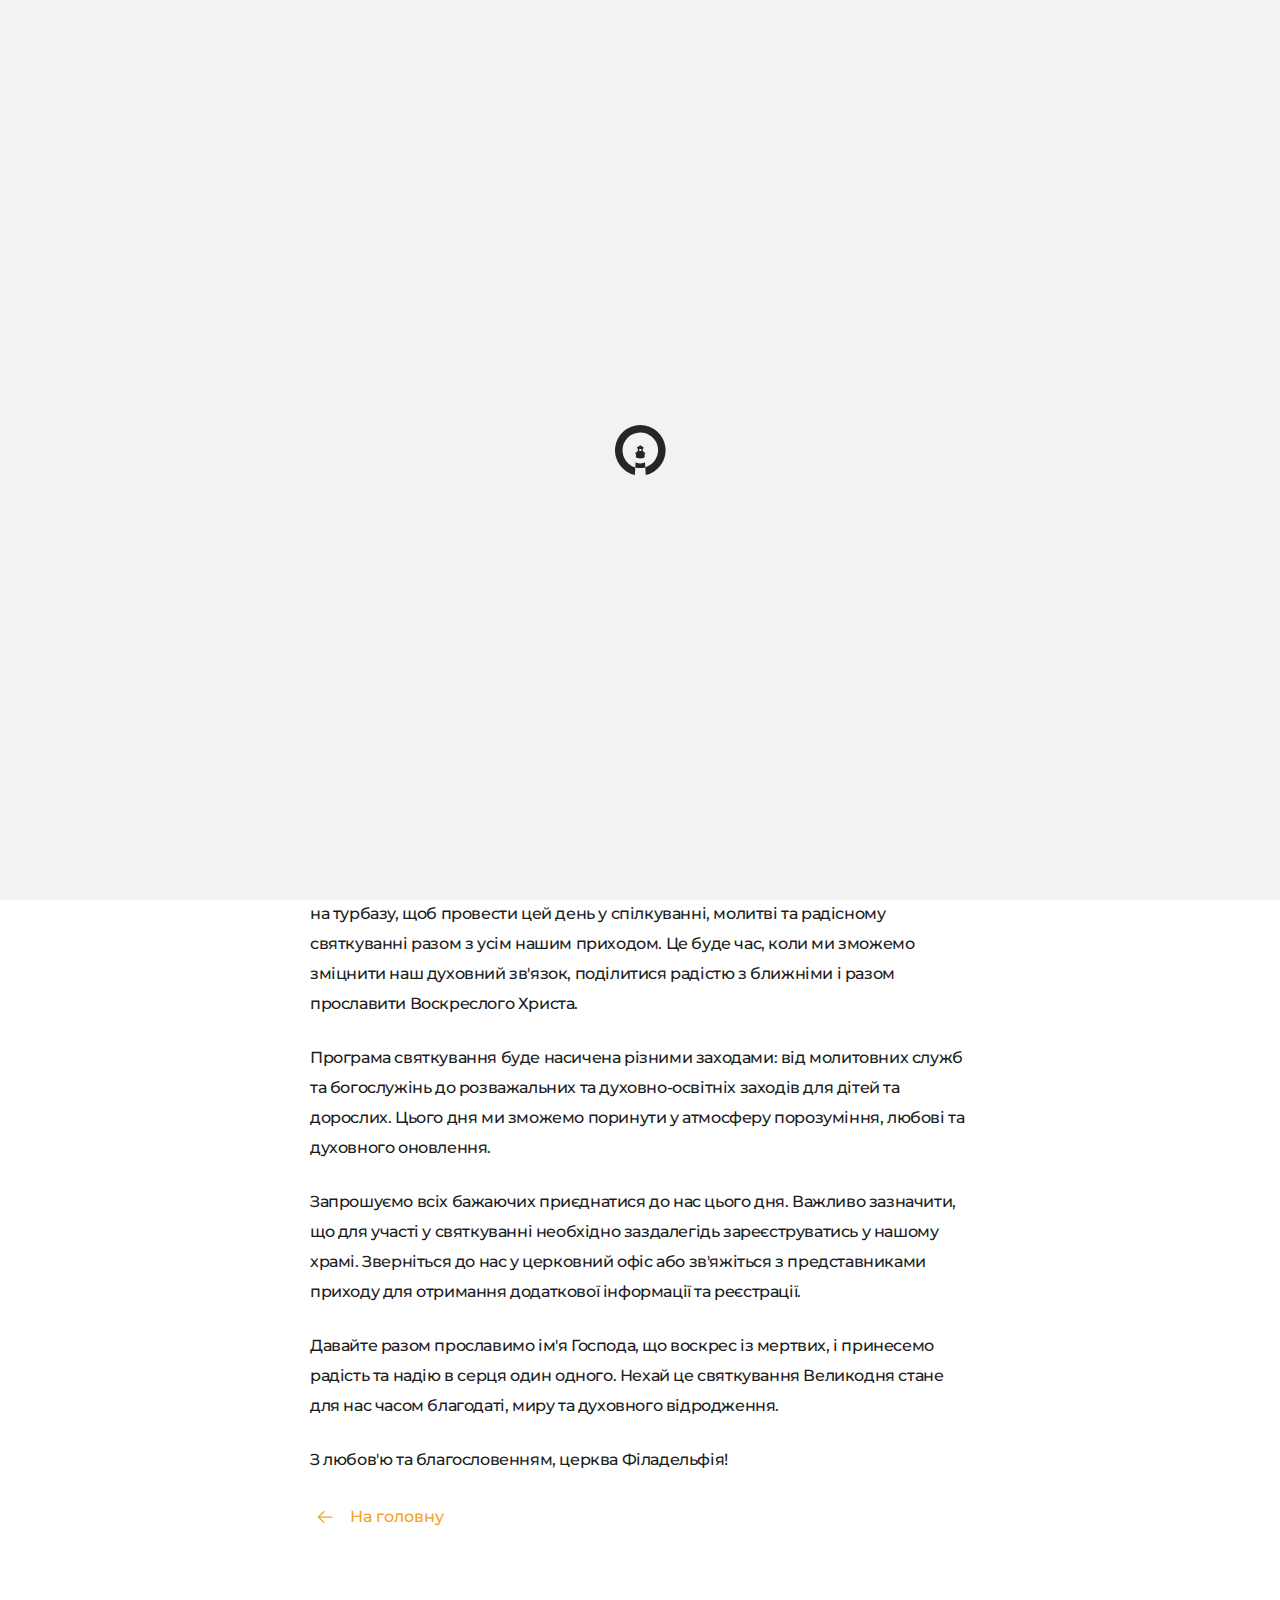
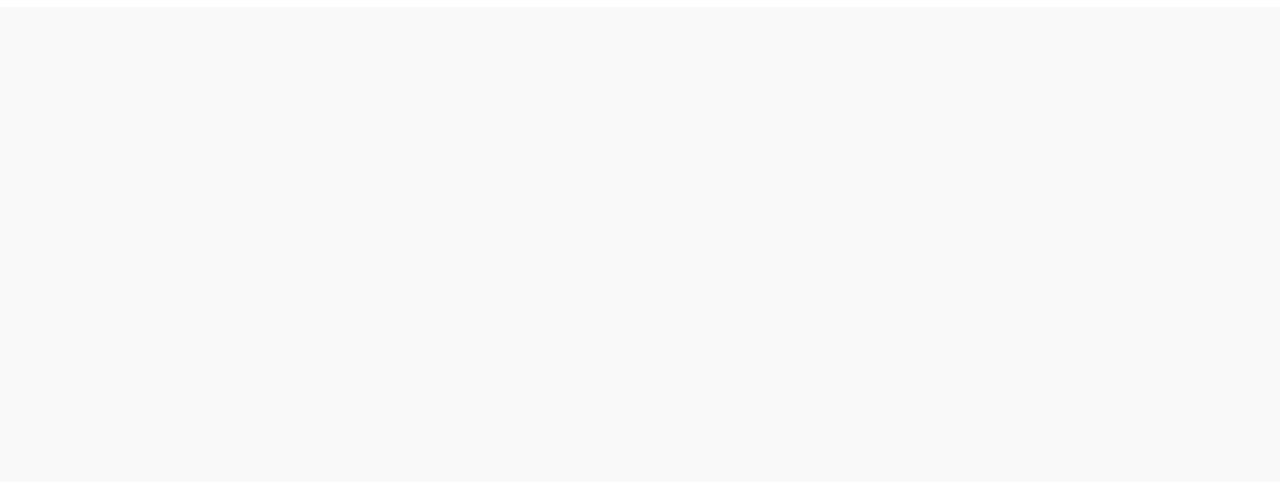
==== commit 8fd62a37: "fix loader, animations, add news page" ====
--- a/news.html
+++ b/news.html
@@ -1 +1 @@
-<!doctype html><html lang="ru"><head><meta charset="UTF-8"><meta http-equiv="X-UA-Compatible" content="IE=edge"><meta name="viewport" content="width=device-width,initial-scale=1,maximum-scale=1,user-scalable=0"><title>Філадельфія - Новини</title><link rel="icon" type="image/x-icon" href="assets/favicon.ico"><link rel="icon" type="image/png" sizes="16x16" href="assets/favicon-16x16.png"><link rel="icon" type="image/png" sizes="32x32" href="assets/favicon-32x32.png"><link rel="icon" type="image/png" sizes="48x48" href="assets/favicon-48x48.png"><link rel="manifest" href="assets/manifest.webmanifest"><meta name="mobile-web-app-capable" content="yes"><meta name="theme-color" content="#fff"><meta name="application-name" content="learn-wp"><link rel="apple-touch-icon" sizes="57x57" href="assets/apple-touch-icon-57x57.png"><link rel="apple-touch-icon" sizes="60x60" href="assets/apple-touch-icon-60x60.png"><link rel="apple-touch-icon" sizes="72x72" href="assets/apple-touch-icon-72x72.png"><link rel="apple-touch-icon" sizes="76x76" href="assets/apple-touch-icon-76x76.png"><link rel="apple-touch-icon" sizes="114x114" href="assets/apple-touch-icon-114x114.png"><link rel="apple-touch-icon" sizes="120x120" href="assets/apple-touch-icon-120x120.png"><link rel="apple-touch-icon" sizes="144x144" href="assets/apple-touch-icon-144x144.png"><link rel="apple-touch-icon" sizes="152x152" href="assets/apple-touch-icon-152x152.png"><link rel="apple-touch-icon" sizes="167x167" href="assets/apple-touch-icon-167x167.png"><link rel="apple-touch-icon" sizes="180x180" href="assets/apple-touch-icon-180x180.png"><link rel="apple-touch-icon" sizes="1024x1024" href="assets/apple-touch-icon-1024x1024.png"><meta name="apple-mobile-web-app-capable" content="yes"><meta name="apple-mobile-web-app-status-bar-style" content="black-translucent"><meta name="apple-mobile-web-app-title" content="learn-wp"><link rel="apple-touch-startup-image" media="(device-width: 320px) and (device-height: 568px) and (-webkit-device-pixel-ratio: 2) and (orientation: portrait)" href="assets/apple-touch-startup-image-640x1136.png"><link rel="apple-touch-startup-image" media="(device-width: 320px) and (device-height: 568px) and (-webkit-device-pixel-ratio: 2) and (orientation: landscape)" href="assets/apple-touch-startup-image-1136x640.png"><link rel="apple-touch-startup-image" media="(device-width: 375px) and (device-height: 667px) and (-webkit-device-pixel-ratio: 2) and (orientation: portrait)" href="assets/apple-touch-startup-image-750x1334.png"><link rel="apple-touch-startup-image" media="(device-width: 375px) and (device-height: 667px) and (-webkit-device-pixel-ratio: 2) and (orientation: landscape)" href="assets/apple-touch-startup-image-1334x750.png"><link rel="apple-touch-startup-image" media="(device-width: 375px) and (device-height: 812px) and (-webkit-device-pixel-ratio: 3) and (orientation: portrait)" href="assets/apple-touch-startup-image-1125x2436.png"><link rel="apple-touch-startup-image" media="(device-width: 375px) and (device-height: 812px) and (-webkit-device-pixel-ratio: 3) and (orientation: landscape)" href="assets/apple-touch-startup-image-2436x1125.png"><link rel="apple-touch-startup-image" media="(device-width: 390px) and (device-height: 844px) and (-webkit-device-pixel-ratio: 3) and (orientation: portrait)" href="assets/apple-touch-startup-image-1170x2532.png"><link rel="apple-touch-startup-image" media="(device-width: 390px) and (device-height: 844px) and (-webkit-device-pixel-ratio: 3) and (orientation: landscape)" href="assets/apple-touch-startup-image-2532x1170.png"><link rel="apple-touch-startup-image" media="(device-width: 414px) and (device-height: 896px) and (-webkit-device-pixel-ratio: 2) and (orientation: portrait)" href="assets/apple-touch-startup-image-828x1792.png"><link rel="apple-touch-startup-image" media="(device-width: 414px) and (device-height: 896px) and (-webkit-device-pixel-ratio: 2) and (orientation: landscape)" href="assets/apple-touch-startup-image-1792x828.png"><link rel="apple-touch-startup-image" media="(device-width: 414px) and (device-height: 896px) and (-webkit-device-pixel-ratio: 3) and (orientation: portrait)" href="assets/apple-touch-startup-image-1242x2688.png"><link rel="apple-touch-startup-image" media="(device-width: 414px) and (device-height: 896px) and (-webkit-device-pixel-ratio: 3) and (orientation: landscape)" href="assets/apple-touch-startup-image-2688x1242.png"><link rel="apple-touch-startup-image" media="(device-width: 414px) and (device-height: 736px) and (-webkit-device-pixel-ratio: 3) and (orientation: portrait)" href="assets/apple-touch-startup-image-1242x2208.png"><link rel="apple-touch-startup-image" media="(device-width: 414px) and (device-height: 736px) and (-webkit-device-pixel-ratio: 3) and (orientation: landscape)" href="assets/apple-touch-startup-image-2208x1242.png"><link rel="apple-touch-startup-image" media="(device-width: 428px) and (device-height: 926px) and (-webkit-device-pixel-ratio: 3) and (orientation: portrait)" href="assets/apple-touch-startup-image-1284x2778.png"><link rel="apple-touch-startup-image" media="(device-width: 428px) and (device-height: 926px) and (-webkit-device-pixel-ratio: 3) and (orientation: landscape)" href="assets/apple-touch-startup-image-2778x1284.png"><link rel="apple-touch-startup-image" media="(device-width: 768px) and (device-height: 1024px) and (-webkit-device-pixel-ratio: 2) and (orientation: portrait)" href="assets/apple-touch-startup-image-1536x2048.png"><link rel="apple-touch-startup-image" media="(device-width: 768px) and (device-height: 1024px) and (-webkit-device-pixel-ratio: 2) and (orientation: landscape)" href="assets/apple-touch-startup-image-2048x1536.png"><link rel="apple-touch-startup-image" media="(device-width: 810px) and (device-height: 1080px) and (-webkit-device-pixel-ratio: 2) and (orientation: portrait)" href="assets/apple-touch-startup-image-1620x2160.png"><link rel="apple-touch-startup-image" media="(device-width: 810px) and (device-height: 1080px) and (-webkit-device-pixel-ratio: 2) and (orientation: landscape)" href="assets/apple-touch-startup-image-2160x1620.png"><link rel="apple-touch-startup-image" media="(device-width: 834px) and (device-height: 1194px) and (-webkit-device-pixel-ratio: 2) and (orientation: portrait)" href="assets/apple-touch-startup-image-1668x2388.png"><link rel="apple-touch-startup-image" media="(device-width: 834px) and (device-height: 1194px) and (-webkit-device-pixel-ratio: 2) and (orientation: landscape)" href="assets/apple-touch-startup-image-2388x1668.png"><link rel="apple-touch-startup-image" media="(device-width: 834px) and (device-height: 1112px) and (-webkit-device-pixel-ratio: 2) and (orientation: portrait)" href="assets/apple-touch-startup-image-1668x2224.png"><link rel="apple-touch-startup-image" media="(device-width: 834px) and (device-height: 1112px) and (-webkit-device-pixel-ratio: 2) and (orientation: landscape)" href="assets/apple-touch-startup-image-2224x1668.png"><link rel="apple-touch-startup-image" media="(device-width: 1024px) and (device-height: 1366px) and (-webkit-device-pixel-ratio: 2) and (orientation: portrait)" href="assets/apple-touch-startup-image-2048x2732.png"><link rel="apple-touch-startup-image" media="(device-width: 1024px) and (device-height: 1366px) and (-webkit-device-pixel-ratio: 2) and (orientation: landscape)" href="assets/apple-touch-startup-image-2732x2048.png"><meta name="msapplication-TileColor" content="#fff"><meta name="msapplication-TileImage" content="assets/mstile-144x144.png"><meta name="msapplication-config" content="assets/browserconfig.xml"><link rel="yandex-tableau-widget" href="assets/yandex-browser-manifest.json"><script defer="defer" src="news.7e83b395141eb2a46c5d.js"></script><link href="news.8f516aab6d697daab4b1.css" rel="stylesheet"></head><body><header class="header"><div class="header-inner"><div class="header-logo"><svg xmlns="http://www.w3.org/2000/svg" viewBox="0 0 280.31 277.07"><g id="Слой_2" data-name="Слой 2"><g id="Слой_1-2" data-name="Слой 1"><path class="cls-1" d="M158.49,151h2.58a8.51,8.51,0,0,0-7.18-6.85V128.19a47.11,47.11,0,0,1,5.57,1.7V128.2c0-3.54-1.51-4.09-4.38-6.41L140.16,112l-14.93,9.81c-2.6,1.89-4.37,2.87-4.37,6.41v1.69a48.89,48.89,0,0,1,5.56-1.71v16a8.52,8.52,0,0,0-7.18,6.85h2a9.94,9.94,0,0,0-9.93,9.93h5.15l-.95,17.33h0v0h0v.31C121,182.5,130,185.06,140,185.06c10.26,0,19.32-2.64,24.81-6.68l-.95-17.46h4.52A9.94,9.94,0,0,0,158.49,151Zm-24.09-7V133.28a.75.75,0,0,1,.75-.74h10a.74.74,0,0,1,.74.74V144Z"/><path class="cls-1" d="M140.16,0a140.17,140.17,0,0,0-30.09,277.07l2.34-42.23a99.2,99.2,0,0,0,55.53,0l2.32,42.23A140.17,140.17,0,0,0,140.16,0Zm27.78,234.82L166.36,206a46.94,46.94,0,0,1-19.1,6.28l-4.23.5a25.71,25.71,0,0,1-6,0l-4.2-.49A46,46,0,0,1,114,206.08l-1.59,28.75a98.62,98.62,0,0,1-70.82-95.18c.3-53.41,43.75-97.24,97.16-98a98.58,98.58,0,0,1,29.19,193.16Z"/><polygon class="cls-1" points="115.52 178.58 115.53 178.28 115.53 178.4 115.52 178.58"/></g></g></svg><p class="header-logo__name">Філадельфія</p></div><nav class="header-nav"><ul><li><a href="#about">Про нас</a></li><li><a href="#news">Новини</a></li><li><a href="#volunteering">Волонтерство</a></li><li><a href="#ministry">Служіння</a></li><li><a href="#donate">Пожертви</a></li><li><a href="#online">Онлайн</a></li><li><a href="#location">Локація</a></li><li><a href="#faq">FAQ</a></li></ul></nav></div></header><main class="main"><div class="main-inner container"><div class="main-title"><span>Матвія 5:16</span><h1>Нехай світло<br>ваше сяє людям</h1><p>Українська церква християн віри Євангельської<br>“Філадельфія” в місті Кривий Ріг</p></div><div class="main-buttons"><a href="#location" class="main-buttons__hero">Наша адреса</a> <a href="#online" class="main-buttons__stream">Служіння онлайн</a></div></div><div style="margin-bottom:16px" class="scroller" data-direction="left" data-speed="slow"><div class="scroller__inner"><img class="scroller__inner-img" src="assets/hero-pic1.png" alt=""> <img class="scroller__inner-img" src="assets/hero-pic2.png" alt=""> <img class="scroller__inner-img" src="assets/hero-pic3.png" alt=""> <img class="scroller__inner-img" src="assets/hero-pic4.png" alt=""> <img class="scroller__inner-img" src="assets/hero-pic5.png" alt=""> <img class="scroller__inner-img" src="assets/hero-pic6.png" alt=""></div></div></main><section id="about" class="about"><div class="about-inner container"><div class="about-text"><div class="about-text__titleblock"><div class="about-text__title">Ми сімʼя, яка любить Бога, людей та країну</div></div><div class="about-text__subtitle desc-section">Нас об’єднує бажання служити Богу та допомагати тим, хто нас оточує. Зараз саме той час, коли нам всім необхідно об’єдатись і робити все можливе для спасіння людського життя та душі.</div></div><div class="about-pic"><img src="assets/about-pic1.jpg" alt=""> <img src="assets/about-pic2.png" alt=""> <img src="assets/about-pic3.jpg" alt=""></div></div></section><section id="news" class="news"><div class="news-inner container"><div class="title-section ts-center">Новини та<br>актуальна інформація</div><div class="subtitle-section ds-center">Люди потребують допомоги і кожен може стати тим, хто дасть цю допомогу.</div><div class="news-block"><div class="news-block__el"><img src="assets/hero-pic1.png" alt=""><div class="news-block__el-text"><a href="#">Чому Бог допускає війну та інші жахи? Костянтин Мельник - проповідь</a> <span>14 грудня</span></div></div><div class="news-block__el"><img src="assets/hero-pic1.png" alt=""><div class="news-block__el-text"><a href="#">Костянтин Мельник - проповідь</a> <span>14 грудня</span></div></div><div class="news-block__el"><img src="assets/hero-pic3.png" alt=""><div class="news-block__el-text"><a href="#">Чому Бог допускає війну та інші жахи? Костянтин Мельник - проповідь</a> <span>14 грудня</span></div></div></div><div class="news-more"></div></div></section><section id="volunteering" class="about"><div class="about-inner container"><div class="about-text"><div class="about-text__titleblock"><div class="about-text__title">Наближаємо перемогу разом</div></div><div class="about-text__subtitle desc-section"><p class="desc-section">Люди потребують допомоги і кожен може стати тим, хто дасть цю допомогу. Ми намагаємось регулярно допомагати людям нашої країни</p></div></div><div class="about-pic"><img src="assets/help-pic2.jpg" alt=""> <img src="assets/help-pic1.jpg" alt=""> <img src="assets/help-pic3.jpg" alt=""></div></div></section><section id="donate" class="donate"><div class="donate-inner container"><div class="donate-left"><div class="donate-left__text"><div class="donate-left__text-title">Добровільні пожертви для церкви</div><div class="donate-left__text-desc">Кількість людей, яка пізнала Бога збільшується, тому ми працюємо над розвитком нашої церкви. Пожертви є добровільними і йдуть на:</div><div class="donate-left__text-desc">- Оплата комунальних послуг<br>- Купівля розхідників та необхідних речей<br>- Ремонт у новій будівлі<br>- Щось інше</div></div></div><div class="donate-right"><img src="assets/donate.jpg" alt="donate"></div></div></section><section id="ministry" class="ministry"><div class="ministry-inner container"><div class="title-section ts-center">Знайди своє місце, почавши служіння</div><div class="subtitle-section ds-center">Люди потребують допомоги і кожен може стати тим, хто дасть цю допомогу.</div><div class="ministry-block"><div class="ministry-block__el"><div class="ministry-block__el-text"><a href="#">Phil Kids</a> <span>Організація та проведення заходів для дітей нашого міста та переселенців</span></div><img src="assets/ministry-pic1.jpg" alt=""></div><div class="ministry-block__el"><div class="ministry-block__el-text"><a href="#">Phil Youth</a> <span>Організація та проведення заходів для дітей нашого міста та переселенців</span></div><img src="assets/ministry-pic2.jpg" alt=""></div><div class="ministry-block__el"><div class="ministry-block__el-text"><a href="#">Прославлення</a> <span>Організація та проведення заходів для дітей нашого міста та переселенців</span></div><img src="assets/ministry-pic3.jpg" alt=""></div><div class="ministry-block__el"><div class="ministry-block__el-text"><a href="#">Сімейне</a> <span>Організація та проведення заходів для дітей нашого міста та переселенців</span></div><img src="assets/ministry-pic4.jpg" alt=""></div><div class="ministry-block__el"><div class="ministry-block__el-text"><a href="#">Допомога</a> <span>Організація та проведення заходів для дітей нашого міста та переселенців</span></div><img src="assets/help-pic3.jpg" alt=""></div><div class="ministry-block__el"><div class="ministry-block__el-text"><a href="#">Жіноче</a> <span>Організація та проведення заходів для дітей нашого міста та переселенців</span></div><img src="assets/ministry-pic6.jpg" alt=""></div></div></div></section><section id="online" class="stream"><div class="stream-inner container"><div class="title-section ts-center">Будь на служінні з будь-якої точки світу</div><div class="subtitle-section stream-inner__desc">Кожну неділю, о 10:00 ми запускаємо онлайн-трансляцію служіння. Також в тебе є можливість подивитись записи служінь, які були в минулому</div><div class="stream-timer"><a href="#" class="stream-timer__btn">Підписатись</a></div><div class="stream-img"><img src="assets/stream.jpg" alt=""></div></div></section><section id="location" class="join"><div class="join-inner container"><div class="about-text"><div class="about-text__titleblock"><div class="about-text__title">Але краще приходь до нас</div></div><div class="about-text__subtitle desc-section">Нас об’єднує бажання служити Богу та допомагати тим, хто нас оточує. Зараз саме той час, коли нам всім необхідно об’єдатись і робити все можливе для спасіння людського життя та душі.</div></div><div class="join-blocks"><div class="join-blocks__loc"><div class="join-blocks__loc-map"><img src="assets/map.jpg" alt=""></div><div class="join-blocks__loc-address loc-adress"><div class="loc-adress__text"><p class="loc-adress__text-title card-title">Кривий Ріг, вул. Прорізна 1В</p><span class="loc-adress__text-desc card-desc">Шукай нас по цій адресі</span></div><div class="loc-adress__link"><a class="link" href="#">Показати на мапі <svg xmlns="http://www.w3.org/2000/svg" width="16" height="14" viewBox="0 0 16 14" fill="none"><path d="M15.5 7L9.25 0.75L8.36875 1.63125L13.1062 6.375L0.5 6.375L0.5 7.625L13.1062 7.625L8.36875 12.3687L9.25 13.25L15.5 7Z" fill="#F4A227"></path></svg></a></div></div></div><div class="join-blocks__service"><div class="join-blocks__service-el service-el"><svg class="service-el__icon" xmlns="http://www.w3.org/2000/svg" width="31" height="33" viewBox="0 0 31 33" fill="none"><path d="M24.381 17.2534V14.221C24.3807 13.654 24.2222 13.0984 23.9234 12.6165C23.6246 12.1347 23.1973 11.7457 22.6895 11.4934L16.7619 8.5372V6.25149H18.2857C19.1238 6.25149 19.8095 5.56577 19.8095 4.72768C19.8095 3.88958 19.1238 3.20387 18.2857 3.20387H16.7619V1.68006C16.7619 0.841964 16.0762 0.15625 15.2381 0.15625C14.4 0.15625 13.7143 0.841964 13.7143 1.68006V3.20387H12.1905C11.3524 3.20387 10.6667 3.88958 10.6667 4.72768C10.6667 5.56577 11.3524 6.25149 12.1905 6.25149H13.7143V8.5372L7.78667 11.5086C7.27891 11.7609 6.85161 12.1499 6.55281 12.6317C6.254 13.1136 6.09554 13.6693 6.09524 14.2362V17.2686L1.81333 19.1734C0.716191 19.6458 0 20.7429 0 21.9467V29.1086C0 30.7848 1.37143 32.1562 3.04762 32.1562H12.1905V27.7524C12.1905 26.2286 13.2267 24.8267 14.72 24.5829C15.1575 24.5074 15.6062 24.5285 16.0347 24.6445C16.4632 24.7606 16.8612 24.9688 17.2009 25.2548C17.5405 25.5407 17.8136 25.8974 18.0009 26.2998C18.1883 26.7023 18.2855 27.1409 18.2857 27.5848V32.1562H27.4286C29.1048 32.1562 30.4762 30.7848 30.4762 29.1086V21.9467C30.4762 20.7429 29.76 19.6458 28.6629 19.1582L24.381 17.2534ZM15.2381 19.2039C13.9733 19.2039 12.9524 18.1829 12.9524 16.9182C12.9524 15.6534 13.9733 14.6324 15.2381 14.6324C16.5029 14.6324 17.5238 15.6534 17.5238 16.9182C17.5238 18.1829 16.5029 19.2039 15.2381 19.2039Z" fill="#EBD791"/></svg><div class="service-el__text"><p class="service-el__title card-title">Недільне служіння</p><span class="service-el__time card-desc">Неділя, 10:00</span></div></div><div class="join-blocks__service-el service-el"><svg xmlns="http://www.w3.org/2000/svg" width="40" height="33" viewBox="0 0 40 33" fill="none"><path d="M21.9458 0.456309C22.1458 0.331333 22.3582 0.250099 22.5707 0.200109C22.8644 0.137621 23.1706 0.143869 23.4518 0.206357C23.9329 0.318836 24.3766 0.61253 24.664 1.05619L32.1563 12.2915C32.7062 13.1101 32.9937 14.0787 32.9937 15.066V19.6589C32.9937 20.09 33.2686 20.4712 33.6748 20.6087L38.6238 22.2584C39.4424 22.5271 39.9923 23.2894 39.9923 24.1518V30.1506C39.9923 30.7692 39.7049 31.3566 39.2112 31.7378C38.7176 32.119 38.0802 32.244 37.4803 32.0815L26.9323 29.2695C23.433 28.3385 20.996 25.1641 20.996 21.5398V14.1537C20.996 13.0476 21.8896 12.1541 22.9956 12.1541C24.1016 12.1541 24.9952 13.0476 24.9952 14.1537V19.1527C24.9952 19.7026 25.4451 20.1525 25.995 20.1525C26.5449 20.1525 26.9948 19.7026 26.9948 19.1527V13.8475C26.9948 13.4101 26.8823 12.9852 26.6636 12.6102L21.2647 3.16204C21.1584 2.97458 21.0835 2.78086 21.0397 2.5809C20.9772 2.28721 20.9772 1.98102 21.046 1.69982C21.1647 1.19992 21.4709 0.750003 21.9395 0.456309H21.9458ZM18.0465 0.456309C18.5152 0.743754 18.8214 1.19992 18.9401 1.69982C19.0089 1.98727 19.0151 2.28721 18.9464 2.5809C18.9026 2.78086 18.8276 2.97458 18.7214 3.16204L13.3287 12.6102C13.11 12.9852 12.9975 13.4163 12.9975 13.8475V19.1527C12.9975 19.7026 13.4474 20.1525 13.9973 20.1525C14.5472 20.1525 14.9971 19.7026 14.9971 19.1527V14.1537C14.9971 13.0476 15.8907 12.1541 16.9967 12.1541C18.1028 12.1541 18.9964 13.0476 18.9964 14.1537V21.546C18.9964 25.1703 16.5593 28.3385 13.06 29.2758L2.51827 32.0877C1.91838 32.2502 1.27476 32.119 0.787349 31.7441C0.299942 31.3691 0 30.7755 0 30.1506V24.1518C0 23.2894 0.549895 22.5271 1.36849 22.2521L6.31754 20.6024C6.72371 20.465 6.99866 20.0838 6.99866 19.6526V15.0598C6.99866 14.0724 7.29235 13.1101 7.836 12.2853L15.3221 1.06244C15.6095 0.618778 16.0532 0.325085 16.5343 0.212606C16.8218 0.143869 17.1217 0.137621 17.4154 0.206357C17.6341 0.256348 17.8466 0.337582 18.0403 0.462558L18.0465 0.456309Z" fill="#8FEFBB"/></svg><div class="service-el__text"><p class="service-el__title card-title">Молитовне служіння</p><span class="service-el__time card-desc">Середа, 18:00</span></div></div><div class="join-blocks__service-el service-el"><svg xmlns="http://www.w3.org/2000/svg" width="29" height="33" viewBox="0 0 29 33" fill="none"><path d="M4.8 32.1562H28.8V28.9563H4.8192C4.08 28.937 3.2 28.6443 3.2 27.3563C3.2 26.0683 4.08 25.7754 4.8192 25.7563H28.8V3.35625C28.8 2.50756 28.4629 1.69362 27.8627 1.09351C27.2626 0.493392 26.4487 0.15625 25.6 0.15625H4.8C2.8704 0.15625 0 1.43465 0 4.95625V27.3563C0 30.8778 2.8704 32.1562 4.8 32.1562ZM8 8.15625H12.8V4.95625H16V8.15625H20.8V11.3562H16V20.9563H12.8V11.3562H8V8.15625Z" fill="#54B2F7"/></svg><div class="service-el__text"><p class="service-el__title card-title">Вивчення Біблії</p><span class="service-el__time card-desc">Пʼятниця, 18:00</span></div></div></div></div></div></section><section id="faq" class="faq"><div class="faq-inner container"><div class="title-section ts-center">Відповіді на популярні запитання</div><div class="subtitle-section ds-center">Люди потребують допомоги і кожен може стати тим, хто дасть цю допомогу. Долучайся</div><div class="faq-block"><div class="faq-block__item faq-active"><div class="faq-block__question"><div class="faq-block__title">Що Біблія каже з приводу війни?</div><div class="faq-block__icon"><img src="assets/plus.svg" alt=""></div></div><div class="faq-block__answer"><div class="faq-block__subtitle">Почни змінювати себе в кращу сторону разом з християнською церквою “Філадельфія” змінювати себе церквою “Філадельфія” змінювати себе в кращу сторону разом з християнською церквою “Філадельфія”</div></div></div><div class="faq-block__item"><div class="faq-block__question"><div class="faq-block__title">Що Біблія каже з приводу війни?</div><div class="faq-block__icon"><img src="assets/plus.svg" alt=""></div></div><div class="faq-block__answer"><div class="faq-block__subtitle">Почни змінювати себе в кращу сторону разом з християнською церквою “Філадельфія” змінювати себе церквою “Філадельфія” змінювати себе в кращу сторону разом з християнською церквою “Філадельфія”</div></div></div><div class="faq-block__item"><div class="faq-block__question"><div class="faq-block__title">Що Біблія каже з приводу війни?</div><div class="faq-block__icon"><img src="assets/plus.svg" alt=""></div></div><div class="faq-block__answer"><div class="faq-block__subtitle">Почни змінювати себе в кращу сторону разом з християнською церквою “Філадельфія” змінювати себе церквою “Філадельфія” змінювати себе в кращу сторону разом з християнською церквою “Філадельфія”</div></div></div><div class="faq-block__item"><div class="faq-block__question"><div class="faq-block__title">Що Біблія каже з приводу війни?</div><div class="faq-block__icon"><img src="assets/plus.svg" alt=""></div></div><div class="faq-block__answer"><div class="faq-block__subtitle">Почни змінювати себе в кращу сторону разом з християнською церквою “Філадельфія” змінювати себе церквою “Філадельфія” змінювати себе в кращу сторону разом з християнською церквою “Філадельфія”</div></div></div><div class="faq-block__item"><div class="faq-block__question"><div class="faq-block__title">Що Біблія каже з приводу війни?</div><div class="faq-block__icon"><img src="assets/plus.svg" alt=""></div></div><div class="faq-block__answer"><div class="faq-block__subtitle">Почни змінювати себе в кращу сторону разом з християнською церквою “Філадельфія” змінювати себе церквою “Філадельфія” змінювати себе в кращу сторону разом з християнською церквою “Філадельфія”</div></div></div></div></div></section><footer><div class="footer-inner container"><div class="footer-maininfo"><div class="footer-maininfo__logo"><img src="assets/logo.svg" alt=""><div class="footer-maininfo__logotext">Філадельфія</div></div><div class="footer-maininfo__subtitle">Криворізька християнська церква віри Євангельської</div><div class="footer-maininfo__socials"><a href="youtube.com"><svg xmlns="http://www.w3.org/2000/svg" width="23" height="16" viewBox="0 0 23 16" fill="none"><g id="youtube"><path id="Vector" d="M22.2348 2.49806C22.1064 2.01493 21.8534 1.57399 21.5011 1.21937C21.1487 0.864757 20.7094 0.608904 20.2271 0.477419C18.4516 5.64001e-08 11.3548 0 11.3548 0C11.3548 0 4.25806 5.64001e-08 2.48258 0.477419C2.00028 0.608904 1.56097 0.864757 1.20862 1.21937C0.856265 1.57399 0.603231 2.01493 0.474839 2.49806C5.64001e-08 4.28129 0 8 0 8C0 8 5.64001e-08 11.7187 0.474839 13.5019C0.603231 13.9851 0.856265 14.426 1.20862 14.7806C1.56097 15.1352 2.00028 15.3911 2.48258 15.5226C4.25806 16 11.3548 16 11.3548 16C11.3548 16 18.4516 16 20.2271 15.5226C20.7094 15.3911 21.1487 15.1352 21.5011 14.7806C21.8534 14.426 22.1064 13.9851 22.2348 13.5019C22.7097 11.7187 22.7097 8 22.7097 8C22.7097 8 22.7097 4.28129 22.2348 2.49806Z" fill="#1D1D1C"/><path id="Vector_2" d="M10.5609 10.7031C9.89425 11.0824 9.06641 10.6009 9.06641 9.83393V6.51922C9.06641 5.75224 9.89425 5.27078 10.5609 5.65004L13.4741 7.3074C14.1481 7.69085 14.1481 8.66231 13.4741 9.04576L10.5609 10.7031Z" fill="white"/></g></svg> </a><a href="instagram.com"><svg xmlns="http://www.w3.org/2000/svg" width="17" height="16" viewBox="0 0 17 16" fill="none"><path id="insta" d="M9.53252 0.000984283C10.1163 -0.00125582 10.7001 0.00461127 11.2837 0.0185837L11.4389 0.0241835C11.6181 0.0305833 11.7948 0.038583 12.0084 0.0481827C12.8596 0.0881813 13.4404 0.222577 13.95 0.42017C14.478 0.623363 14.9227 0.898554 15.3675 1.34334C15.7742 1.74301 16.089 2.22647 16.2899 2.76009C16.4875 3.26967 16.6219 3.85125 16.6619 4.70242C16.6715 4.91522 16.6795 5.09281 16.6859 5.27201L16.6907 5.4272C16.7049 6.01053 16.711 6.59404 16.7091 7.17754L16.7099 7.77432V8.82228C16.7119 9.40605 16.7057 9.98982 16.6915 10.5734L16.6867 10.7286C16.6803 10.9078 16.6723 11.0846 16.6627 11.2982C16.6227 12.1494 16.4867 12.7302 16.2899 13.2397C16.0896 13.7739 15.7748 14.2578 15.3675 14.6573C14.9675 15.0639 14.4838 15.3787 13.95 15.5797C13.4404 15.7772 12.8596 15.9116 12.0084 15.9516C11.7948 15.9612 11.6181 15.9692 11.4389 15.9756L11.2837 15.9804C10.7001 15.9947 10.1163 16.0008 9.53252 15.9988L8.93574 15.9996H7.88858C7.30481 16.0016 6.72104 15.9955 6.13744 15.9812L5.98224 15.9764C5.79234 15.9696 5.60247 15.9616 5.41266 15.9524C4.56149 15.9124 3.98071 15.7764 3.47033 15.5797C2.93649 15.3791 2.45295 15.0643 2.05358 14.6573C1.64643 14.2575 1.33138 13.7738 1.13041 13.2397C0.932815 12.7302 0.798419 12.1494 0.758421 11.2982C0.749511 11.1084 0.741512 10.9185 0.734422 10.7286L0.730422 10.5734C0.715673 9.98983 0.709006 9.40606 0.710423 8.82228V7.17754C0.70819 6.59404 0.714057 6.01054 0.728022 5.4272L0.733622 5.27201C0.740022 5.09281 0.748021 4.91522 0.757621 4.70242C0.79762 3.85045 0.932015 3.27047 1.12961 2.76009C1.3307 2.2262 1.64636 1.74288 2.05438 1.34414C2.45348 0.936754 2.93672 0.621421 3.47033 0.42017C3.98071 0.222577 4.56069 0.0881813 5.41266 0.0481827L5.98224 0.0241835L6.13744 0.0201838C6.72076 0.00544252 7.30427 -0.00122464 7.88778 0.000184368L9.53252 0.000984283ZM8.71015 4.00085C8.18017 3.99335 7.65399 4.09126 7.16218 4.28889C6.67038 4.48652 6.22275 4.77992 5.84532 5.15205C5.4679 5.52418 5.16819 5.96761 4.96363 6.45657C4.75906 6.94554 4.65372 7.47028 4.65372 8.00031C4.65372 8.53034 4.75906 9.05509 4.96363 9.54405C5.16819 10.033 5.4679 10.4764 5.84532 10.8486C6.22275 11.2207 6.67038 11.5141 7.16218 11.7117C7.65399 11.9094 8.18017 12.0073 8.71015 11.9998C9.77098 11.9998 10.7884 11.5784 11.5385 10.8282C12.2886 10.0781 12.71 9.06074 12.71 7.99991C12.71 6.93908 12.2886 5.9217 11.5385 5.17158C10.7884 4.42146 9.77098 4.00085 8.71015 4.00085ZM8.71015 5.60079C9.02894 5.59492 9.34571 5.65263 9.64196 5.77055C9.9382 5.88848 10.208 6.06425 10.4355 6.28761C10.6631 6.51096 10.8438 6.77742 10.9672 7.07142C11.0906 7.36541 11.1542 7.68106 11.1543 7.9999C11.1543 8.31875 11.0909 8.63442 10.9675 8.92846C10.8442 9.22249 10.6636 9.48901 10.4361 9.71244C10.2086 9.93587 9.9389 10.1117 9.6427 10.2298C9.3465 10.3478 9.02975 10.4056 8.71095 10.3998C8.07445 10.3998 7.46402 10.147 7.01395 9.69691C6.56388 9.24684 6.31103 8.63641 6.31103 7.99991C6.31103 7.36341 6.56388 6.75299 7.01395 6.30291C7.46402 5.85284 8.07445 5.59999 8.71095 5.59999L8.71015 5.60079ZM12.91 2.80089C12.6519 2.81122 12.4079 2.92101 12.2289 3.10726C12.05 3.29351 11.95 3.54177 11.95 3.80006C11.95 4.05834 12.05 4.3066 12.2289 4.49285C12.4079 4.6791 12.6519 4.78889 12.91 4.79922C13.1752 4.79922 13.4296 4.69387 13.6171 4.50634C13.8046 4.31881 13.91 4.06446 13.91 3.79925C13.91 3.53405 13.8046 3.2797 13.6171 3.09217C13.4296 2.90464 13.1752 2.79929 12.91 2.79929V2.80089Z" fill="#1D1D1C"/></svg> </a><a href="facebook.com"><svg xmlns="http://www.w3.org/2000/svg" width="17" height="16" viewBox="0 0 17 16" fill="none"><path id="Vector" d="M16.07 0H1.34996C0.995961 0 0.709961 0.286 0.709961 0.64V15.36C0.709961 15.714 0.995961 16 1.34996 16H16.07C16.424 16 16.71 15.714 16.71 15.36V0.64C16.71 0.286 16.424 0 16.07 0ZM14.222 4.67H12.944C11.942 4.67 11.748 5.146 11.748 5.846V7.388H14.14L13.828 9.802H11.748V16H9.25396V9.804H7.16796V7.388H9.25396V5.608C9.25396 3.542 10.516 2.416 12.36 2.416C13.244 2.416 14.002 2.482 14.224 2.512V4.67H14.222Z" fill="#1D1D1C"/></svg></a></div></div><div class="footer-nav"><div class="footer-nav__title">Контакти</div><a href="#" class="footer-nav__contact"><img src="assets/contact-1.svg" alt=""> philakr@gmail.com </a><a href="#" class="footer-nav__contact"><img src="assets/contact-2.svg" alt=""> 097-232-11-43 </a><a href="#" class="footer-nav__contact"><img src="assets/contact-3.svg" alt=""> м. Кривий Ріг, вул. Прорізна 1В</a></div></div></footer><script>const scrollers=document.querySelectorAll(".scroller");function addAnimation(){scrollers.forEach((e=>{e.setAttribute("data-animated",!0);const r=e.querySelector(".scroller__inner");Array.from(r.children)}))}window.matchMedia("(prefers-reduced-motion: reduce)").matches||addAnimation()</script></body></html>+<!doctype html><html lang="ru"><head><meta charset="UTF-8"><meta http-equiv="X-UA-Compatible" content="IE=edge"><meta name="viewport" content="width=device-width,initial-scale=1,maximum-scale=1,user-scalable=0"><title>Філадельфія - Новини</title><link rel="icon" type="image/x-icon" href="assets/favicon.ico"><link rel="icon" type="image/png" sizes="16x16" href="assets/favicon-16x16.png"><link rel="icon" type="image/png" sizes="32x32" href="assets/favicon-32x32.png"><link rel="icon" type="image/png" sizes="48x48" href="assets/favicon-48x48.png"><link rel="manifest" href="assets/manifest.webmanifest"><meta name="mobile-web-app-capable" content="yes"><meta name="theme-color" content="#fff"><meta name="application-name" content="learn-wp"><link rel="apple-touch-icon" sizes="57x57" href="assets/apple-touch-icon-57x57.png"><link rel="apple-touch-icon" sizes="60x60" href="assets/apple-touch-icon-60x60.png"><link rel="apple-touch-icon" sizes="72x72" href="assets/apple-touch-icon-72x72.png"><link rel="apple-touch-icon" sizes="76x76" href="assets/apple-touch-icon-76x76.png"><link rel="apple-touch-icon" sizes="114x114" href="assets/apple-touch-icon-114x114.png"><link rel="apple-touch-icon" sizes="120x120" href="assets/apple-touch-icon-120x120.png"><link rel="apple-touch-icon" sizes="144x144" href="assets/apple-touch-icon-144x144.png"><link rel="apple-touch-icon" sizes="152x152" href="assets/apple-touch-icon-152x152.png"><link rel="apple-touch-icon" sizes="167x167" href="assets/apple-touch-icon-167x167.png"><link rel="apple-touch-icon" sizes="180x180" href="assets/apple-touch-icon-180x180.png"><link rel="apple-touch-icon" sizes="1024x1024" href="assets/apple-touch-icon-1024x1024.png"><meta name="apple-mobile-web-app-capable" content="yes"><meta name="apple-mobile-web-app-status-bar-style" content="black-translucent"><meta name="apple-mobile-web-app-title" content="learn-wp"><link rel="apple-touch-startup-image" media="(device-width: 320px) and (device-height: 568px) and (-webkit-device-pixel-ratio: 2) and (orientation: portrait)" href="assets/apple-touch-startup-image-640x1136.png"><link rel="apple-touch-startup-image" media="(device-width: 320px) and (device-height: 568px) and (-webkit-device-pixel-ratio: 2) and (orientation: landscape)" href="assets/apple-touch-startup-image-1136x640.png"><link rel="apple-touch-startup-image" media="(device-width: 375px) and (device-height: 667px) and (-webkit-device-pixel-ratio: 2) and (orientation: portrait)" href="assets/apple-touch-startup-image-750x1334.png"><link rel="apple-touch-startup-image" media="(device-width: 375px) and (device-height: 667px) and (-webkit-device-pixel-ratio: 2) and (orientation: landscape)" href="assets/apple-touch-startup-image-1334x750.png"><link rel="apple-touch-startup-image" media="(device-width: 375px) and (device-height: 812px) and (-webkit-device-pixel-ratio: 3) and (orientation: portrait)" href="assets/apple-touch-startup-image-1125x2436.png"><link rel="apple-touch-startup-image" media="(device-width: 375px) and (device-height: 812px) and (-webkit-device-pixel-ratio: 3) and (orientation: landscape)" href="assets/apple-touch-startup-image-2436x1125.png"><link rel="apple-touch-startup-image" media="(device-width: 390px) and (device-height: 844px) and (-webkit-device-pixel-ratio: 3) and (orientation: portrait)" href="assets/apple-touch-startup-image-1170x2532.png"><link rel="apple-touch-startup-image" media="(device-width: 390px) and (device-height: 844px) and (-webkit-device-pixel-ratio: 3) and (orientation: landscape)" href="assets/apple-touch-startup-image-2532x1170.png"><link rel="apple-touch-startup-image" media="(device-width: 414px) and (device-height: 896px) and (-webkit-device-pixel-ratio: 2) and (orientation: portrait)" href="assets/apple-touch-startup-image-828x1792.png"><link rel="apple-touch-startup-image" media="(device-width: 414px) and (device-height: 896px) and (-webkit-device-pixel-ratio: 2) and (orientation: landscape)" href="assets/apple-touch-startup-image-1792x828.png"><link rel="apple-touch-startup-image" media="(device-width: 414px) and (device-height: 896px) and (-webkit-device-pixel-ratio: 3) and (orientation: portrait)" href="assets/apple-touch-startup-image-1242x2688.png"><link rel="apple-touch-startup-image" media="(device-width: 414px) and (device-height: 896px) and (-webkit-device-pixel-ratio: 3) and (orientation: landscape)" href="assets/apple-touch-startup-image-2688x1242.png"><link rel="apple-touch-startup-image" media="(device-width: 414px) and (device-height: 736px) and (-webkit-device-pixel-ratio: 3) and (orientation: portrait)" href="assets/apple-touch-startup-image-1242x2208.png"><link rel="apple-touch-startup-image" media="(device-width: 414px) and (device-height: 736px) and (-webkit-device-pixel-ratio: 3) and (orientation: landscape)" href="assets/apple-touch-startup-image-2208x1242.png"><link rel="apple-touch-startup-image" media="(device-width: 428px) and (device-height: 926px) and (-webkit-device-pixel-ratio: 3) and (orientation: portrait)" href="assets/apple-touch-startup-image-1284x2778.png"><link rel="apple-touch-startup-image" media="(device-width: 428px) and (device-height: 926px) and (-webkit-device-pixel-ratio: 3) and (orientation: landscape)" href="assets/apple-touch-startup-image-2778x1284.png"><link rel="apple-touch-startup-image" media="(device-width: 768px) and (device-height: 1024px) and (-webkit-device-pixel-ratio: 2) and (orientation: portrait)" href="assets/apple-touch-startup-image-1536x2048.png"><link rel="apple-touch-startup-image" media="(device-width: 768px) and (device-height: 1024px) and (-webkit-device-pixel-ratio: 2) and (orientation: landscape)" href="assets/apple-touch-startup-image-2048x1536.png"><link rel="apple-touch-startup-image" media="(device-width: 810px) and (device-height: 1080px) and (-webkit-device-pixel-ratio: 2) and (orientation: portrait)" href="assets/apple-touch-startup-image-1620x2160.png"><link rel="apple-touch-startup-image" media="(device-width: 810px) and (device-height: 1080px) and (-webkit-device-pixel-ratio: 2) and (orientation: landscape)" href="assets/apple-touch-startup-image-2160x1620.png"><link rel="apple-touch-startup-image" media="(device-width: 834px) and (device-height: 1194px) and (-webkit-device-pixel-ratio: 2) and (orientation: portrait)" href="assets/apple-touch-startup-image-1668x2388.png"><link rel="apple-touch-startup-image" media="(device-width: 834px) and (device-height: 1194px) and (-webkit-device-pixel-ratio: 2) and (orientation: landscape)" href="assets/apple-touch-startup-image-2388x1668.png"><link rel="apple-touch-startup-image" media="(device-width: 834px) and (device-height: 1112px) and (-webkit-device-pixel-ratio: 2) and (orientation: portrait)" href="assets/apple-touch-startup-image-1668x2224.png"><link rel="apple-touch-startup-image" media="(device-width: 834px) and (device-height: 1112px) and (-webkit-device-pixel-ratio: 2) and (orientation: landscape)" href="assets/apple-touch-startup-image-2224x1668.png"><link rel="apple-touch-startup-image" media="(device-width: 1024px) and (device-height: 1366px) and (-webkit-device-pixel-ratio: 2) and (orientation: portrait)" href="assets/apple-touch-startup-image-2048x2732.png"><link rel="apple-touch-startup-image" media="(device-width: 1024px) and (device-height: 1366px) and (-webkit-device-pixel-ratio: 2) and (orientation: landscape)" href="assets/apple-touch-startup-image-2732x2048.png"><meta name="msapplication-TileColor" content="#fff"><meta name="msapplication-TileImage" content="assets/mstile-144x144.png"><meta name="msapplication-config" content="assets/browserconfig.xml"><link rel="yandex-tableau-widget" href="assets/yandex-browser-manifest.json"><script defer="defer" src="news.45e93fd7a376dbe7a1a4.js"></script><link href="news.fc964df4de65e168adae.css" rel="stylesheet"></head><body><span id="loader"></span><header class="header"><div class="header-inner"><a href="/" class="header-logo"><svg xmlns="http://www.w3.org/2000/svg" viewBox="0 0 280.31 277.07"><g id="Слой_2" data-name="Слой 2"><g id="Слой_1-2" data-name="Слой 1"><path class="cls-1" d="M158.49,151h2.58a8.51,8.51,0,0,0-7.18-6.85V128.19a47.11,47.11,0,0,1,5.57,1.7V128.2c0-3.54-1.51-4.09-4.38-6.41L140.16,112l-14.93,9.81c-2.6,1.89-4.37,2.87-4.37,6.41v1.69a48.89,48.89,0,0,1,5.56-1.71v16a8.52,8.52,0,0,0-7.18,6.85h2a9.94,9.94,0,0,0-9.93,9.93h5.15l-.95,17.33h0v0h0v.31C121,182.5,130,185.06,140,185.06c10.26,0,19.32-2.64,24.81-6.68l-.95-17.46h4.52A9.94,9.94,0,0,0,158.49,151Zm-24.09-7V133.28a.75.75,0,0,1,.75-.74h10a.74.74,0,0,1,.74.74V144Z"/><path class="cls-1" d="M140.16,0a140.17,140.17,0,0,0-30.09,277.07l2.34-42.23a99.2,99.2,0,0,0,55.53,0l2.32,42.23A140.17,140.17,0,0,0,140.16,0Zm27.78,234.82L166.36,206a46.94,46.94,0,0,1-19.1,6.28l-4.23.5a25.71,25.71,0,0,1-6,0l-4.2-.49A46,46,0,0,1,114,206.08l-1.59,28.75a98.62,98.62,0,0,1-70.82-95.18c.3-53.41,43.75-97.24,97.16-98a98.58,98.58,0,0,1,29.19,193.16Z"/><polygon class="cls-1" points="115.52 178.58 115.53 178.28 115.53 178.4 115.52 178.58"/></g></g></svg><p class="header-logo__name">Філадельфія</p></a><nav class="header-nav"><a class="link-reverse" href="/"><svg xmlns="http://www.w3.org/2000/svg" width="16" height="14" viewBox="0 0 16 14" fill="none"><path d="M15.5 7L9.25 0.75L8.36875 1.63125L13.1062 6.375L0.5 6.375L0.5 7.625L13.1062 7.625L8.36875 12.3687L9.25 13.25L15.5 7Z" fill="#F4A227"></path></svg> На головну</a></nav><input class="checkbox" type="checkbox" name="" id=""/><div class="hamburger-lines"><span class="line line1"></span> <span class="line line2"></span> <span class="line line3"></span></div><div class="menu-items"><ul><li><a href="https://www.google.com/maps/place/%D0%A6%D0%B5%D1%80%D0%BA%D0%B2%D0%B0+%D0%A5%D0%92%D0%84+%D0%A4%D1%96%D0%BB%D0%B0%D0%B4%D0%B5%D0%BB%D1%8C%D1%84%D1%96%D1%8F,+%D0%B2%D1%83%D0%BB%D0%B8%D1%86%D1%8F+%D0%9F%D1%80%D0%BE%D1%80%D1%96%D0%B7%D0%BD%D0%B0,+1%D0%B2,+%D0%9A%D1%80%D0%B8%D0%B2%D0%B8%D0%B9+%D0%A0%D1%96%D0%B3,+%D0%94%D0%BD%D1%96%D0%BF%D1%80%D0%BE%D0%BF%D0%B5%D1%82%D1%80%D0%BE%D0%B2%D1%81%D1%8C%D0%BA%D0%B0+%D0%BE%D0%B1%D0%BB%D0%B0%D1%81%D1%82%D1%8C,+50000/@47.9076311,33.3218157,16z/data=!4m6!3m5!1s0x40dad8c981c7443d:0xbebcb5bbf06516c1!8m2!3d47.9076311!4d33.3218157!16s%2Fg%2F11f3n2cbmj">Наша адреса</a></li><li><a href="https://www.youtube.com/@user-jy1xc1oc4c">Онлайн трансляція</a></li><div class="menu-items__soc"><a href="#"><svg xmlns="http://www.w3.org/2000/svg" viewBox="0 0 23 16" fill="none"><g id="youtube"><path id="Vector" d="M22.2348 2.49806C22.1064 2.01493 21.8534 1.57399 21.5011 1.21937C21.1487 0.864757 20.7094 0.608904 20.2271 0.477419C18.4516 5.64001e-08 11.3548 0 11.3548 0C11.3548 0 4.25806 5.64001e-08 2.48258 0.477419C2.00028 0.608904 1.56097 0.864757 1.20862 1.21937C0.856265 1.57399 0.603231 2.01493 0.474839 2.49806C5.64001e-08 4.28129 0 8 0 8C0 8 5.64001e-08 11.7187 0.474839 13.5019C0.603231 13.9851 0.856265 14.426 1.20862 14.7806C1.56097 15.1352 2.00028 15.3911 2.48258 15.5226C4.25806 16 11.3548 16 11.3548 16C11.3548 16 18.4516 16 20.2271 15.5226C20.7094 15.3911 21.1487 15.1352 21.5011 14.7806C21.8534 14.426 22.1064 13.9851 22.2348 13.5019C22.7097 11.7187 22.7097 8 22.7097 8C22.7097 8 22.7097 4.28129 22.2348 2.49806Z"/><path id="Vector_2" d="M10.5609 10.7031C9.89425 11.0824 9.06641 10.6009 9.06641 9.83393V6.51922C9.06641 5.75224 9.89425 5.27078 10.5609 5.65004L13.4741 7.3074C14.1481 7.69085 14.1481 8.66231 13.4741 9.04576L10.5609 10.7031Z" fill="white"/></g></svg> </a><a href="#"><svg xmlns="http://www.w3.org/2000/svg" viewBox="0 0 17 16" fill="none"><path id="insta" d="M9.53252 0.000984283C10.1163 -0.00125582 10.7001 0.00461127 11.2837 0.0185837L11.4389 0.0241835C11.6181 0.0305833 11.7948 0.038583 12.0084 0.0481827C12.8596 0.0881813 13.4404 0.222577 13.95 0.42017C14.478 0.623363 14.9227 0.898554 15.3675 1.34334C15.7742 1.74301 16.089 2.22647 16.2899 2.76009C16.4875 3.26967 16.6219 3.85125 16.6619 4.70242C16.6715 4.91522 16.6795 5.09281 16.6859 5.27201L16.6907 5.4272C16.7049 6.01053 16.711 6.59404 16.7091 7.17754L16.7099 7.77432V8.82228C16.7119 9.40605 16.7057 9.98982 16.6915 10.5734L16.6867 10.7286C16.6803 10.9078 16.6723 11.0846 16.6627 11.2982C16.6227 12.1494 16.4867 12.7302 16.2899 13.2397C16.0896 13.7739 15.7748 14.2578 15.3675 14.6573C14.9675 15.0639 14.4838 15.3787 13.95 15.5797C13.4404 15.7772 12.8596 15.9116 12.0084 15.9516C11.7948 15.9612 11.6181 15.9692 11.4389 15.9756L11.2837 15.9804C10.7001 15.9947 10.1163 16.0008 9.53252 15.9988L8.93574 15.9996H7.88858C7.30481 16.0016 6.72104 15.9955 6.13744 15.9812L5.98224 15.9764C5.79234 15.9696 5.60247 15.9616 5.41266 15.9524C4.56149 15.9124 3.98071 15.7764 3.47033 15.5797C2.93649 15.3791 2.45295 15.0643 2.05358 14.6573C1.64643 14.2575 1.33138 13.7738 1.13041 13.2397C0.932815 12.7302 0.798419 12.1494 0.758421 11.2982C0.749511 11.1084 0.741512 10.9185 0.734422 10.7286L0.730422 10.5734C0.715673 9.98983 0.709006 9.40606 0.710423 8.82228V7.17754C0.70819 6.59404 0.714057 6.01054 0.728022 5.4272L0.733622 5.27201C0.740022 5.09281 0.748021 4.91522 0.757621 4.70242C0.79762 3.85045 0.932015 3.27047 1.12961 2.76009C1.3307 2.2262 1.64636 1.74288 2.05438 1.34414C2.45348 0.936754 2.93672 0.621421 3.47033 0.42017C3.98071 0.222577 4.56069 0.0881813 5.41266 0.0481827L5.98224 0.0241835L6.13744 0.0201838C6.72076 0.00544252 7.30427 -0.00122464 7.88778 0.000184368L9.53252 0.000984283ZM8.71015 4.00085C8.18017 3.99335 7.65399 4.09126 7.16218 4.28889C6.67038 4.48652 6.22275 4.77992 5.84532 5.15205C5.4679 5.52418 5.16819 5.96761 4.96363 6.45657C4.75906 6.94554 4.65372 7.47028 4.65372 8.00031C4.65372 8.53034 4.75906 9.05509 4.96363 9.54405C5.16819 10.033 5.4679 10.4764 5.84532 10.8486C6.22275 11.2207 6.67038 11.5141 7.16218 11.7117C7.65399 11.9094 8.18017 12.0073 8.71015 11.9998C9.77098 11.9998 10.7884 11.5784 11.5385 10.8282C12.2886 10.0781 12.71 9.06074 12.71 7.99991C12.71 6.93908 12.2886 5.9217 11.5385 5.17158C10.7884 4.42146 9.77098 4.00085 8.71015 4.00085ZM8.71015 5.60079C9.02894 5.59492 9.34571 5.65263 9.64196 5.77055C9.9382 5.88848 10.208 6.06425 10.4355 6.28761C10.6631 6.51096 10.8438 6.77742 10.9672 7.07142C11.0906 7.36541 11.1542 7.68106 11.1543 7.9999C11.1543 8.31875 11.0909 8.63442 10.9675 8.92846C10.8442 9.22249 10.6636 9.48901 10.4361 9.71244C10.2086 9.93587 9.9389 10.1117 9.6427 10.2298C9.3465 10.3478 9.02975 10.4056 8.71095 10.3998C8.07445 10.3998 7.46402 10.147 7.01395 9.69691C6.56388 9.24684 6.31103 8.63641 6.31103 7.99991C6.31103 7.36341 6.56388 6.75299 7.01395 6.30291C7.46402 5.85284 8.07445 5.59999 8.71095 5.59999L8.71015 5.60079ZM12.91 2.80089C12.6519 2.81122 12.4079 2.92101 12.2289 3.10726C12.05 3.29351 11.95 3.54177 11.95 3.80006C11.95 4.05834 12.05 4.3066 12.2289 4.49285C12.4079 4.6791 12.6519 4.78889 12.91 4.79922C13.1752 4.79922 13.4296 4.69387 13.6171 4.50634C13.8046 4.31881 13.91 4.06446 13.91 3.79925C13.91 3.53405 13.8046 3.2797 13.6171 3.09217C13.4296 2.90464 13.1752 2.79929 12.91 2.79929V2.80089Z"/></svg> </a><a href="#"><svg xmlns="http://www.w3.org/2000/svg" viewBox="0 0 17 16" fill="none"><path id="Vector" d="M16.07 0H1.34996C0.995961 0 0.709961 0.286 0.709961 0.64V15.36C0.709961 15.714 0.995961 16 1.34996 16H16.07C16.424 16 16.71 15.714 16.71 15.36V0.64C16.71 0.286 16.424 0 16.07 0ZM14.222 4.67H12.944C11.942 4.67 11.748 5.146 11.748 5.846V7.388H14.14L13.828 9.802H11.748V16H9.25396V9.804H7.16796V7.388H9.25396V5.608C9.25396 3.542 10.516 2.416 12.36 2.416C13.244 2.416 14.002 2.482 14.224 2.512V4.67H14.222Z"/></svg></a></div></ul></div></div></header><main class="newspage"><div class="newspage-inner newspage-container"><div class="title-section">Святкування Пасхи 5 квітня на турбазі</div><div class="date">14 грудня</div><div class="newspage-img"><img src="assets/news-pic1.jpg" alt="preview"></div><div class="newspage-content"><p>Дорогі брати та сестри!</p><p>З великою радістю та вдячністю до Всевишнього, ми запрошуємо вас взяти участь у святкуванні Світлого Свята Великодня, яке відбудеться 5 квітня. Це день, коли воскрес і разом з ним у наші серця приходить радість та надія на благословення та спасіння.</p><p>Цього знаменного дня ми збираємося не лише у нашому храмі, але й вирушаємо на турбазу, щоб провести цей день у спілкуванні, молитві та радісному святкуванні разом з усім нашим приходом. Це буде час, коли ми зможемо зміцнити наш духовний зв'язок, поділитися радістю з ближніми і разом прославити Воскреслого Христа.</p><p>Програма святкування буде насичена різними заходами: від молитовних служб та богослужінь до розважальних та духовно-освітніх заходів для дітей та дорослих. Цього дня ми зможемо поринути у атмосферу порозуміння, любові та духовного оновлення.</p><p>Запрошуємо всіх бажаючих приєднатися до нас цього дня. Важливо зазначити, що для участі у святкуванні необхідно заздалегідь зареєструватись у нашому храмі. Зверніться до нас у церковний офіс або зв'яжіться з представниками приходу для отримання додаткової інформації та реєстрації.</p><p>Давайте разом прославимо ім'я Господа, що воскрес із мертвих, і принесемо радість та надію в серця один одного. Нехай це святкування Великодня стане для нас часом благодаті, миру та духовного відродження.</p><p>З любов'ю та благословенням, церква Філадельфія!</p></div><div class="newspage-backlink"><a class="link-reverse" href="/"><svg xmlns="http://www.w3.org/2000/svg" width="16" height="14" viewBox="0 0 16 14" fill="none"><path d="M15.5 7L9.25 0.75L8.36875 1.63125L13.1062 6.375L0.5 6.375L0.5 7.625L13.1062 7.625L8.36875 12.3687L9.25 13.25L15.5 7Z" fill="#F4A227"></path></svg> На головну</a></div></div></main><footer><div class="footer-inner container"><div class="footer-maininfo animation-el"><div class="footer-maininfo__logo"><img src="assets/logo.svg" alt=""/><div class="footer-maininfo__logotext">Філадельфія</div></div><div class="footer-maininfo__subtitle">Криворізька християнська церква віри Євангельської</div><div class="footer-maininfo__socials"><a href="youtube.com"><svg xmlns="http://www.w3.org/2000/svg" viewBox="0 0 23 16" fill="none"><g id="youtube"><path id="Vector" d="M22.2348 2.49806C22.1064 2.01493 21.8534 1.57399 21.5011 1.21937C21.1487 0.864757 20.7094 0.608904 20.2271 0.477419C18.4516 5.64001e-08 11.3548 0 11.3548 0C11.3548 0 4.25806 5.64001e-08 2.48258 0.477419C2.00028 0.608904 1.56097 0.864757 1.20862 1.21937C0.856265 1.57399 0.603231 2.01493 0.474839 2.49806C5.64001e-08 4.28129 0 8 0 8C0 8 5.64001e-08 11.7187 0.474839 13.5019C0.603231 13.9851 0.856265 14.426 1.20862 14.7806C1.56097 15.1352 2.00028 15.3911 2.48258 15.5226C4.25806 16 11.3548 16 11.3548 16C11.3548 16 18.4516 16 20.2271 15.5226C20.7094 15.3911 21.1487 15.1352 21.5011 14.7806C21.8534 14.426 22.1064 13.9851 22.2348 13.5019C22.7097 11.7187 22.7097 8 22.7097 8C22.7097 8 22.7097 4.28129 22.2348 2.49806Z"/><path id="Vector_2" d="M10.5609 10.7031C9.89425 11.0824 9.06641 10.6009 9.06641 9.83393V6.51922C9.06641 5.75224 9.89425 5.27078 10.5609 5.65004L13.4741 7.3074C14.1481 7.69085 14.1481 8.66231 13.4741 9.04576L10.5609 10.7031Z" fill="white"/></g></svg> </a><a href="instagram.com"><svg xmlns="http://www.w3.org/2000/svg" viewBox="0 0 17 16" fill="none"><path id="insta" d="M9.53252 0.000984283C10.1163 -0.00125582 10.7001 0.00461127 11.2837 0.0185837L11.4389 0.0241835C11.6181 0.0305833 11.7948 0.038583 12.0084 0.0481827C12.8596 0.0881813 13.4404 0.222577 13.95 0.42017C14.478 0.623363 14.9227 0.898554 15.3675 1.34334C15.7742 1.74301 16.089 2.22647 16.2899 2.76009C16.4875 3.26967 16.6219 3.85125 16.6619 4.70242C16.6715 4.91522 16.6795 5.09281 16.6859 5.27201L16.6907 5.4272C16.7049 6.01053 16.711 6.59404 16.7091 7.17754L16.7099 7.77432V8.82228C16.7119 9.40605 16.7057 9.98982 16.6915 10.5734L16.6867 10.7286C16.6803 10.9078 16.6723 11.0846 16.6627 11.2982C16.6227 12.1494 16.4867 12.7302 16.2899 13.2397C16.0896 13.7739 15.7748 14.2578 15.3675 14.6573C14.9675 15.0639 14.4838 15.3787 13.95 15.5797C13.4404 15.7772 12.8596 15.9116 12.0084 15.9516C11.7948 15.9612 11.6181 15.9692 11.4389 15.9756L11.2837 15.9804C10.7001 15.9947 10.1163 16.0008 9.53252 15.9988L8.93574 15.9996H7.88858C7.30481 16.0016 6.72104 15.9955 6.13744 15.9812L5.98224 15.9764C5.79234 15.9696 5.60247 15.9616 5.41266 15.9524C4.56149 15.9124 3.98071 15.7764 3.47033 15.5797C2.93649 15.3791 2.45295 15.0643 2.05358 14.6573C1.64643 14.2575 1.33138 13.7738 1.13041 13.2397C0.932815 12.7302 0.798419 12.1494 0.758421 11.2982C0.749511 11.1084 0.741512 10.9185 0.734422 10.7286L0.730422 10.5734C0.715673 9.98983 0.709006 9.40606 0.710423 8.82228V7.17754C0.70819 6.59404 0.714057 6.01054 0.728022 5.4272L0.733622 5.27201C0.740022 5.09281 0.748021 4.91522 0.757621 4.70242C0.79762 3.85045 0.932015 3.27047 1.12961 2.76009C1.3307 2.2262 1.64636 1.74288 2.05438 1.34414C2.45348 0.936754 2.93672 0.621421 3.47033 0.42017C3.98071 0.222577 4.56069 0.0881813 5.41266 0.0481827L5.98224 0.0241835L6.13744 0.0201838C6.72076 0.00544252 7.30427 -0.00122464 7.88778 0.000184368L9.53252 0.000984283ZM8.71015 4.00085C8.18017 3.99335 7.65399 4.09126 7.16218 4.28889C6.67038 4.48652 6.22275 4.77992 5.84532 5.15205C5.4679 5.52418 5.16819 5.96761 4.96363 6.45657C4.75906 6.94554 4.65372 7.47028 4.65372 8.00031C4.65372 8.53034 4.75906 9.05509 4.96363 9.54405C5.16819 10.033 5.4679 10.4764 5.84532 10.8486C6.22275 11.2207 6.67038 11.5141 7.16218 11.7117C7.65399 11.9094 8.18017 12.0073 8.71015 11.9998C9.77098 11.9998 10.7884 11.5784 11.5385 10.8282C12.2886 10.0781 12.71 9.06074 12.71 7.99991C12.71 6.93908 12.2886 5.9217 11.5385 5.17158C10.7884 4.42146 9.77098 4.00085 8.71015 4.00085ZM8.71015 5.60079C9.02894 5.59492 9.34571 5.65263 9.64196 5.77055C9.9382 5.88848 10.208 6.06425 10.4355 6.28761C10.6631 6.51096 10.8438 6.77742 10.9672 7.07142C11.0906 7.36541 11.1542 7.68106 11.1543 7.9999C11.1543 8.31875 11.0909 8.63442 10.9675 8.92846C10.8442 9.22249 10.6636 9.48901 10.4361 9.71244C10.2086 9.93587 9.9389 10.1117 9.6427 10.2298C9.3465 10.3478 9.02975 10.4056 8.71095 10.3998C8.07445 10.3998 7.46402 10.147 7.01395 9.69691C6.56388 9.24684 6.31103 8.63641 6.31103 7.99991C6.31103 7.36341 6.56388 6.75299 7.01395 6.30291C7.46402 5.85284 8.07445 5.59999 8.71095 5.59999L8.71015 5.60079ZM12.91 2.80089C12.6519 2.81122 12.4079 2.92101 12.2289 3.10726C12.05 3.29351 11.95 3.54177 11.95 3.80006C11.95 4.05834 12.05 4.3066 12.2289 4.49285C12.4079 4.6791 12.6519 4.78889 12.91 4.79922C13.1752 4.79922 13.4296 4.69387 13.6171 4.50634C13.8046 4.31881 13.91 4.06446 13.91 3.79925C13.91 3.53405 13.8046 3.2797 13.6171 3.09217C13.4296 2.90464 13.1752 2.79929 12.91 2.79929V2.80089Z"/></svg> </a><a href="facebook.com"><svg xmlns="http://www.w3.org/2000/svg" viewBox="0 0 17 16" fill="none"><path id="Vector" d="M16.07 0H1.34996C0.995961 0 0.709961 0.286 0.709961 0.64V15.36C0.709961 15.714 0.995961 16 1.34996 16H16.07C16.424 16 16.71 15.714 16.71 15.36V0.64C16.71 0.286 16.424 0 16.07 0ZM14.222 4.67H12.944C11.942 4.67 11.748 5.146 11.748 5.846V7.388H14.14L13.828 9.802H11.748V16H9.25396V9.804H7.16796V7.388H9.25396V5.608C9.25396 3.542 10.516 2.416 12.36 2.416C13.244 2.416 14.002 2.482 14.224 2.512V4.67H14.222Z"/></svg></a></div></div><div class="footer-nav animation-el"><div class="footer-nav__title">Контакти</div><a href="mailto:philakr@gmail.com" class="footer-nav__contact"><svg xmlns="http://www.w3.org/2000/svg" viewBox="0 0 15 11" fill="none"><g id="Frame 48"><path id="Vector" d="M11.5553 0.5H2.00985C1.58806 0.500451 1.18367 0.668209 0.88541 0.966465C0.587155 1.26472 0.419397 1.66911 0.418945 2.09091V8.90909C0.419397 9.33089 0.587155 9.73528 0.88541 10.0335C1.18367 10.3318 1.58806 10.4995 2.00985 10.5H11.5553C11.9771 10.4995 12.3815 10.3318 12.6798 10.0335C12.978 9.73528 13.1458 9.33089 13.1462 8.90909V2.09091C13.1458 1.66911 12.978 1.26472 12.6798 0.966465C12.3815 0.668209 11.9771 0.500451 11.5553 0.5ZM11.1525 3.13153L7.06156 6.31335C6.98179 6.37537 6.88362 6.40903 6.78258 6.40903C6.68154 6.40903 6.58338 6.37537 6.5036 6.31335L2.4127 3.13153C2.36463 3.09524 2.32426 3.04975 2.29393 2.99772C2.26359 2.94568 2.24391 2.88814 2.236 2.82843C2.2281 2.76872 2.23215 2.70803 2.2479 2.6499C2.26366 2.59177 2.29081 2.53734 2.32778 2.4898C2.36475 2.44225 2.4108 2.40252 2.46326 2.37292C2.51571 2.34333 2.57353 2.32445 2.63334 2.31739C2.69316 2.31033 2.75378 2.31523 2.81169 2.3318C2.86959 2.34837 2.92363 2.37629 2.97065 2.41392L6.78258 5.37869L10.5945 2.41392C10.6898 2.34194 10.8097 2.31037 10.9281 2.32604C11.0465 2.3417 11.154 2.40335 11.2273 2.49765C11.3006 2.59194 11.3339 2.71131 11.3199 2.82993C11.3059 2.94855 11.2457 3.0569 11.1525 3.13153Z"/></g></svg> philakr@gmail.com </a><a href="tel:+380972321143" class="footer-nav__contact"><svg xmlns="http://www.w3.org/2000/svg" viewBox="0 0 12 11" fill="none"><path id="Vector" d="M7.80539 6.91533L7.53774 7.18181C7.53774 7.18181 6.90068 7.81475 5.16243 6.0865C3.42418 4.35825 4.06124 3.72531 4.06124 3.72531L4.22948 3.55707C4.64537 3.14413 4.68478 2.48059 4.32183 1.99588L3.58065 1.00587C3.13124 0.40587 2.26358 0.326457 1.74887 0.838226L0.825335 1.75588C0.570627 2.01 0.400037 2.33824 0.420625 2.70295C0.473567 3.63648 0.895923 5.64415 3.25124 7.98652C5.74949 10.4701 8.09363 10.5689 9.05187 10.4795C9.3554 10.4512 9.61894 10.2971 9.83129 10.0854L10.6666 9.25476C11.2313 8.69417 11.0725 7.7324 10.3501 7.34004L9.22658 6.72886C8.75246 6.47121 8.17598 6.5471 7.80539 6.91533Z"/></svg> 097-232-11-43 </a><a href="https://www.google.com/maps/place/%D0%A6%D0%B5%D1%80%D0%BA%D0%B2%D0%B0+%D0%A5%D0%92%D0%84+%D0%A4%D1%96%D0%BB%D0%B0%D0%B4%D0%B5%D0%BB%D1%8C%D1%84%D1%96%D1%8F/@47.9076347,33.3192408,17z/data=!3m1!4b1!4m6!3m5!1s0x40dad8c981c7443d:0xbebcb5bbf06516c1!8m2!3d47.9076311!4d33.3218157!16s%2Fg%2F11f3n2cbmj?entry=ttu" class="footer-nav__contact"><svg xmlns="http://www.w3.org/2000/svg" viewBox="0 0 9 11" fill="none"><path id="Vector" d="M5.5359 10.1848C6.78225 9.08785 8.99965 6.84686 8.99965 4.79035C8.99965 3.65248 8.54763 2.56121 7.74303 1.75661C6.93843 0.952018 5.84717 0.5 4.7093 0.5C3.57142 0.5 2.48016 0.952018 1.67556 1.75661C0.870963 2.56121 0.418945 3.65248 0.418945 4.79035C0.418945 6.84686 2.63563 9.08785 3.88269 10.1848C4.11016 10.3878 4.40439 10.5 4.7093 10.5C5.0142 10.5 5.30843 10.3878 5.5359 10.1848ZM3.27918 4.79035C3.27918 4.41106 3.42985 4.0473 3.69805 3.77911C3.96625 3.51091 4.33001 3.36023 4.7093 3.36023C5.08859 3.36023 5.45234 3.51091 5.72054 3.77911C5.98874 4.0473 6.13941 4.41106 6.13941 4.79035C6.13941 5.16964 5.98874 5.5334 5.72054 5.8016C5.45234 6.06979 5.08859 6.22047 4.7093 6.22047C4.33001 6.22047 3.96625 6.06979 3.69805 5.8016C3.42985 5.5334 3.27918 5.16964 3.27918 4.79035Z"/></svg> м. Кривий Ріг, вул. Прорізна 1В</a></div></div></footer></body></html>--- a/news.fc964df4de65e168adae.css
+++ b/news.fc964df4de65e168adae.css
@@ -0,0 +1,352 @@
+@import url(https://fonts.googleapis.com/css2?family=Montserrat:ital,wght@0,100..900;1,100..900&display=swap);
+/*! normalize.css v8.0.1 | MIT License | github.com/necolas/normalize.css */
+
+/* Document
+   ========================================================================== */
+
+/**
+ * 1. Correct the line height in all browsers.
+ * 2. Prevent adjustments of font size after orientation changes in iOS.
+ */
+
+html {
+  line-height: 1.15; /* 1 */
+  -webkit-text-size-adjust: 100%; /* 2 */
+}
+
+/* Sections
+   ========================================================================== */
+
+/**
+ * Remove the margin in all browsers.
+ */
+
+body {
+  margin: 0;
+}
+
+/**
+ * Render the `main` element consistently in IE.
+ */
+
+main {
+  display: block;
+}
+
+/**
+ * Correct the font size and margin on `h1` elements within `section` and
+ * `article` contexts in Chrome, Firefox, and Safari.
+ */
+
+h1 {
+  font-size: 2em;
+  margin: 0.67em 0;
+}
+
+/* Grouping content
+   ========================================================================== */
+
+/**
+ * 1. Add the correct box sizing in Firefox.
+ * 2. Show the overflow in Edge and IE.
+ */
+
+hr {
+  box-sizing: content-box; /* 1 */
+  height: 0; /* 1 */
+  overflow: visible; /* 2 */
+}
+
+/**
+ * 1. Correct the inheritance and scaling of font size in all browsers.
+ * 2. Correct the odd `em` font sizing in all browsers.
+ */
+
+pre {
+  font-family: monospace, monospace; /* 1 */
+  font-size: 1em; /* 2 */
+}
+
+/* Text-level semantics
+   ========================================================================== */
+
+/**
+ * Remove the gray background on active links in IE 10.
+ */
+
+a {
+  background-color: transparent;
+}
+
+/**
+ * 1. Remove the bottom border in Chrome 57-
+ * 2. Add the correct text decoration in Chrome, Edge, IE, Opera, and Safari.
+ */
+
+abbr[title] {
+  border-bottom: none; /* 1 */
+  text-decoration: underline; /* 2 */
+  text-decoration: underline dotted; /* 2 */
+}
+
+/**
+ * Add the correct font weight in Chrome, Edge, and Safari.
+ */
+
+b,
+strong {
+  font-weight: bolder;
+}
+
+/**
+ * 1. Correct the inheritance and scaling of font size in all browsers.
+ * 2. Correct the odd `em` font sizing in all browsers.
+ */
+
+code,
+kbd,
+samp {
+  font-family: monospace, monospace; /* 1 */
+  font-size: 1em; /* 2 */
+}
+
+/**
+ * Add the correct font size in all browsers.
+ */
+
+small {
+  font-size: 80%;
+}
+
+/**
+ * Prevent `sub` and `sup` elements from affecting the line height in
+ * all browsers.
+ */
+
+sub,
+sup {
+  font-size: 75%;
+  line-height: 0;
+  position: relative;
+  vertical-align: baseline;
+}
+
+sub {
+  bottom: -0.25em;
+}
+
+sup {
+  top: -0.5em;
+}
+
+/* Embedded content
+   ========================================================================== */
+
+/**
+ * Remove the border on images inside links in IE 10.
+ */
+
+img {
+  border-style: none;
+}
+
+/* Forms
+   ========================================================================== */
+
+/**
+ * 1. Change the font styles in all browsers.
+ * 2. Remove the margin in Firefox and Safari.
+ */
+
+button,
+input,
+optgroup,
+select,
+textarea {
+  font-family: inherit; /* 1 */
+  font-size: 100%; /* 1 */
+  line-height: 1.15; /* 1 */
+  margin: 0; /* 2 */
+}
+
+/**
+ * Show the overflow in IE.
+ * 1. Show the overflow in Edge.
+ */
+
+button,
+input { /* 1 */
+  overflow: visible;
+}
+
+/**
+ * Remove the inheritance of text transform in Edge, Firefox, and IE.
+ * 1. Remove the inheritance of text transform in Firefox.
+ */
+
+button,
+select { /* 1 */
+  text-transform: none;
+}
+
+/**
+ * Correct the inability to style clickable types in iOS and Safari.
+ */
+
+button,
+[type="button"],
+[type="reset"],
+[type="submit"] {
+  -webkit-appearance: button;
+}
+
+/**
+ * Remove the inner border and padding in Firefox.
+ */
+
+button::-moz-focus-inner,
+[type="button"]::-moz-focus-inner,
+[type="reset"]::-moz-focus-inner,
+[type="submit"]::-moz-focus-inner {
+  border-style: none;
+  padding: 0;
+}
+
+/**
+ * Restore the focus styles unset by the previous rule.
+ */
+
+button:-moz-focusring,
+[type="button"]:-moz-focusring,
+[type="reset"]:-moz-focusring,
+[type="submit"]:-moz-focusring {
+  outline: 1px dotted ButtonText;
+}
+
+/**
+ * Correct the padding in Firefox.
+ */
+
+fieldset {
+  padding: 0.35em 0.75em 0.625em;
+}
+
+/**
+ * 1. Correct the text wrapping in Edge and IE.
+ * 2. Correct the color inheritance from `fieldset` elements in IE.
+ * 3. Remove the padding so developers are not caught out when they zero out
+ *    `fieldset` elements in all browsers.
+ */
+
+legend {
+  box-sizing: border-box; /* 1 */
+  color: inherit; /* 2 */
+  display: table; /* 1 */
+  max-width: 100%; /* 1 */
+  padding: 0; /* 3 */
+  white-space: normal; /* 1 */
+}
+
+/**
+ * Add the correct vertical alignment in Chrome, Firefox, and Opera.
+ */
+
+progress {
+  vertical-align: baseline;
+}
+
+/**
+ * Remove the default vertical scrollbar in IE 10+.
+ */
+
+textarea {
+  overflow: auto;
+}
+
+/**
+ * 1. Add the correct box sizing in IE 10.
+ * 2. Remove the padding in IE 10.
+ */
+
+[type="checkbox"],
+[type="radio"] {
+  box-sizing: border-box; /* 1 */
+  padding: 0; /* 2 */
+}
+
+/**
+ * Correct the cursor style of increment and decrement buttons in Chrome.
+ */
+
+[type="number"]::-webkit-inner-spin-button,
+[type="number"]::-webkit-outer-spin-button {
+  height: auto;
+}
+
+/**
+ * 1. Correct the odd appearance in Chrome and Safari.
+ * 2. Correct the outline style in Safari.
+ */
+
+[type="search"] {
+  -webkit-appearance: textfield; /* 1 */
+  outline-offset: -2px; /* 2 */
+}
+
+/**
+ * Remove the inner padding in Chrome and Safari on macOS.
+ */
+
+[type="search"]::-webkit-search-decoration {
+  -webkit-appearance: none;
+}
+
+/**
+ * 1. Correct the inability to style clickable types in iOS and Safari.
+ * 2. Change font properties to `inherit` in Safari.
+ */
+
+::-webkit-file-upload-button {
+  -webkit-appearance: button; /* 1 */
+  font: inherit; /* 2 */
+}
+
+/* Interactive
+   ========================================================================== */
+
+/*
+ * Add the correct display in Edge, IE 10+, and Firefox.
+ */
+
+details {
+  display: block;
+}
+
+/*
+ * Add the correct display in all browsers.
+ */
+
+summary {
+  display: list-item;
+}
+
+/* Misc
+   ========================================================================== */
+
+/**
+ * Add the correct display in IE 10+.
+ */
+
+template {
+  display: none;
+}
+
+/**
+ * Add the correct display in IE 10.
+ */
+
+[hidden] {
+  display: none;
+}
+
+html,body,div,span,applet,object,iframe,h1,h2,h3,h4,h5,h6,p,blockquote,pre,a,abbr,acronym,address,big,cite,code,del,dfn,em,img,ins,kbd,q,s,samp,small,strike,strong,sub,sup,tt,var,b,u,i,center,dl,dt,dd,ol,ul,li,fieldset,form,label,legend,table,caption,tbody,tfoot,thead,tr,th,td,article,aside,canvas,details,embed,figure,figcaption,footer,header,hgroup,main,menu,nav,output,ruby,section,summary,time,mark,audio,video{margin:0;padding:0;border:0;font-size:100%;font:inherit;vertical-align:baseline}article,aside,details,figcaption,figure,footer,header,hgroup,main,menu,nav,section{display:block}*[hidden]{display:none}body{line-height:1}menu,ol,ul{list-style:none}blockquote,q{quotes:none}blockquote:before,blockquote:after,q:before,q:after{content:"";content:none}table{border-collapse:collapse;border-spacing:0}.stream-timer__btn,.donate-left__btn,.main-buttons__stream,.main-buttons__hero{color:#1d1d1c;padding:clamp(1rem,.619rem + 1.9vw,1.375rem) clamp(2rem,1.238rem + 3.81vw,2.75rem);border-radius:clamp(.5rem,.119rem + 1.9vw,.875rem);-webkit-text-decoration:none;text-decoration:none;font-size:clamp(.75rem,.369rem + 1.9vw,1.125rem);font-weight:500;transition:.5s;text-align:center;display:flex;justify-content:center}.stream-timer__btn:hover,.donate-left__btn:hover,.main-buttons__stream:hover,.main-buttons__hero:hover{-webkit-filter:brightness(0.95);filter:brightness(0.95)}.faq-active,.mission-blocks__item{box-shadow:0px 24px 83px 0px rgba(16,24,40,.03)}.ministry-more a,.news-more a,.about-text__subtitle a,.link,.link-reverse{color:#f4a227;-webkit-text-decoration:none;text-decoration:none;display:inline-flex;align-items:center;gap:10px;font-weight:500}.ministry-more a svg,.news-more a svg,.about-text__subtitle a svg,.link svg,.link-reverse svg{width:30px}.ministry-more a:hover svg,.news-more a:hover svg,.about-text__subtitle a:hover svg,.link:hover svg,.link-reverse:hover svg{padding-left:5px;transition:.2s ease}.link-reverse svg{-webkit-transform:rotate(180deg);transform:rotate(180deg)}.faq-pretitle,.mission-pretitle,.about-text__pretitle,.pretitle{text-transform:uppercase;color:#ffd177;font-size:28px;font-weight:400;line-height:150%;letter-spacing:2.8px}footer .footer-maininfo__logotext,.faq-block__title,.faq-title,.mission-blocks__title,.mission-title,.about-text .serv-item__title,.title{color:#1d1d1c;font-size:54px;font-style:normal;font-weight:600;line-height:140%}footer .footer-nav__title,.mission-blocks__subtitle,.about-text .serv-item__subtitle,.subtitle{color:#999;font-weight:300;line-height:150%}.donate-left__text-title,.about-text__title,.title-section{color:#1d1d1c;font-size:clamp(2.5rem,1.833rem + 3.33vw,3.5rem);font-weight:600;line-height:124%;letter-spacing:-2.8px}footer .footer-maininfo__subtitle,.faq-block__subtitle,.donate-left__text-desc,.desc-section{color:rgba(29,29,28,.6);font-size:clamp(1rem,.917rem + .42vw,1.125rem);font-weight:500;line-height:150%;letter-spacing:-0.36px}.stream-timer__timer p,.subtitle-section{color:rgba(29,29,28,.6);font-size:clamp(1rem,.917rem + .42vw,1.125rem);font-weight:500;line-height:150%;letter-spacing:-0.36px;padding-top:24px;max-width:clamp(16.563rem,4.688rem + 59.38vw,34.375rem)}.news-block__el-text{color:#1d1d1c;font-size:1.125rem;font-weight:500;line-height:150%;letter-spacing:-0.9px}.news-block__el-text span,.date{color:rgba(29,29,28,.24);font-size:.875rem;font-weight:500;line-height:124%;letter-spacing:-0.28px}.ministry-block__el-text span{color:rgba(29,29,28,.6);font-size:.875rem;font-weight:500;line-height:124%;letter-spacing:-0.28px}.ministry-block__el-text a{color:#1d1d1c;font-size:2rem;font-weight:600;line-height:140%;letter-spacing:-1.6px}@-webkit-keyframes fade{from{opacity:0;-webkit-transform:translateY(-10px);transform:translateY(-10px)}to{opacity:1;-webkit-transform:translateY(0);transform:translateY(0)}}@keyframes fade{from{opacity:0;-webkit-transform:translateY(-10px);transform:translateY(-10px)}to{opacity:1;-webkit-transform:translateY(0);transform:translateY(0)}}*{box-sizing:border-box}html{font-size:16px;scroll-behavior:smooth}body{font-family:"Montserrat";color:#1d1d1c}p,li,a{font-size:1rem;color:#1d1d1c;-webkit-text-decoration:none;text-decoration:none}#loader{width:100%;height:100vh;display:flex;align-items:center;justify-content:center;position:fixed;background-color:#f2f2f2;transition:opacity .5s ease;z-index:100}#loader::after{content:"";background-image:url(assets/logo.svg);width:51px;height:50px;-webkit-animation:animloader 1s linear infinite;animation:animloader 1s linear infinite}@-webkit-keyframes animloader{0%{-webkit-transform:scale(1);transform:scale(1)}50%{-webkit-transform:scale(1.2);transform:scale(1.2)}100%{-webkit-transform:scale(1);transform:scale(1)}}@keyframes animloader{0%{-webkit-transform:scale(1);transform:scale(1)}50%{-webkit-transform:scale(1.2);transform:scale(1.2)}100%{-webkit-transform:scale(1);transform:scale(1)}}.container{max-width:1280px;padding:0 20px;margin:auto}section{padding:clamp(2.5rem,.833rem + 8.33vw,5rem) 0}.section{opacity:0;transition:opacity .5s ease}.visible{opacity:1}section:nth-child(odd){background-color:#fff}section:nth-child(even){background-color:#f8f8f8}.title-section.animation-el{opacity:0;transition:all 1s;-webkit-transform:translateY(-20px);transform:translateY(-20px)}.title-section.animation-el.visible{opacity:1;-webkit-transform:translateY(0);transform:translateY(0)}.card-title{font-size:clamp(1rem,.667rem + 1.67vw,1.5rem);font-weight:500}.card-desc{color:rgba(29,29,28,.6);font-size:clamp(.8rem,.667rem + .67vw,1rem);font-weight:500;line-height:150%;letter-spacing:-0.36px}.ts-center,.ds-center{text-align:center;margin:0 auto}.ts-center{max-width:722px}.ds-center{margin-bottom:80px}.subtitle-section.animation-el{opacity:0;transition:all 1s;-webkit-transform:translateY(20px);transform:translateY(20px)}.subtitle-section.animation-el.visible{opacity:1;-webkit-transform:translateY(0);transform:translateY(0)}.header{display:flex;width:100%;z-index:1;padding:26px 0;color:#1d1d1c;position:fixed;background-color:#fff}.header-inner{display:flex;justify-content:space-between;align-items:center;flex:1;padding:0 20px}.header-logo{font-family:"Montserrat";font-weight:700;fill:#1d1d1c;display:flex;align-items:center;gap:18px;transition:.3s ease}.header-logo:hover{fill:rgba(29,29,28,.7)}.header-logo:hover p{color:rgba(29,29,28,.7)}.header-logo p{font-size:clamp(1rem,.833rem + .83vw,1.25rem);line-height:1.3rem;letter-spacing:clamp(-0.063rem,-0.083rem + .1vw,-0.031rem);transition:.3s ease}.header-logo svg{width:42px}.header-nav{width:100%;text-align:right}.header-nav ul{list-style:none;position:relative;color:#fff}.header-nav ul li{display:inline-block;position:relative}.header-nav ul li a{-webkit-text-decoration:none;text-decoration:none;padding:10px 20px;color:#1d1d1c;font-size:.875rem;font-weight:500;transition:.2s all}.header-nav ul li a:hover{color:rgba(29,29,28,.6)}.header-nav__dropdown{display:none;width:100%;position:absolute}.header-nav__dropdown li{display:block}.header-nav__dropdown li:hover .header-nav__dropdown{display:block}.header .checkbox{display:block;position:absolute;right:18px;height:32px;width:32px;z-index:5;opacity:0;cursor:pointer}.header .hamburger-lines{height:22px;width:28px;z-index:2;display:flex;flex-direction:column;justify-content:space-between}.header .hamburger-lines .line{display:block;height:3px;width:100%;border-radius:10px;background:#0e2431}.header .hamburger-lines .line1{-webkit-transform-origin:0% 0%;transform-origin:0% 0%;transition:-webkit-transform .4s ease-in-out;transition:transform .4s ease-in-out;transition:transform .4s ease-in-out, -webkit-transform .4s ease-in-out}.header .hamburger-lines .line2{transition:-webkit-transform .2s ease-in-out;transition:transform .2s ease-in-out;transition:transform .2s ease-in-out, -webkit-transform .2s ease-in-out}.header .hamburger-lines .line3{-webkit-transform-origin:0% 100%;transform-origin:0% 100%;transition:-webkit-transform .4s ease-in-out;transition:transform .4s ease-in-out;transition:transform .4s ease-in-out, -webkit-transform .4s ease-in-out}.header .menu-items{position:absolute;height:100vh;width:100%;background-color:#f2f2f2;left:0;top:0;-webkit-transform:translate(-150%);transform:translate(-150%);transition:-webkit-transform .5s ease-in-out;transition:transform .5s ease-in-out;transition:transform .5s ease-in-out, -webkit-transform .5s ease-in-out;text-align:center;display:flex;justify-content:center;align-items:center}.header .menu-items__soc{display:flex;align-items:center;justify-content:center;margin-top:42px;gap:24px}.header .menu-items__soc a svg{height:28px;fill:rgba(29,29,28,.3);transition:.3s all ease-out}.header .menu-items__soc a svg:hover{fill:#1d1d1c}.header .menu-items li{margin-bottom:1.2rem;font-size:1.5rem;font-weight:500;list-style:none}.header .menu-items li a{-webkit-text-decoration:none;text-decoration:none;color:#1d1d1c;font-weight:500;font-size:1.2rem;padding:.7rem;transition:.3s}.header .menu-items li a:hover{color:rgba(29,29,28,.6)}.header .header-inner input[type=checkbox]:checked~.menu-items{-webkit-transform:translateX(0);transform:translateX(0)}.header .header-inner input[type=checkbox]:checked~.hamburger-lines .line1{-webkit-transform:rotate(45deg);transform:rotate(45deg)}.header .header-inner input[type=checkbox]:checked~.hamburger-lines .line2{-webkit-transform:scaleY(0);transform:scaleY(0)}.header .header-inner input[type=checkbox]:checked~.hamburger-lines .line3{-webkit-transform:rotate(-45deg);transform:rotate(-45deg)}.header .header-inner input[type=checkbox]:checked~.logo{display:none}.main{height:100%;padding-top:90px;display:flex;flex-direction:column;position:relative;align-items:center;overflow:hidden}.main-inner{display:flex;flex-direction:column;justify-content:center;position:relative;margin:clamp(2.625rem,-0.125rem + 13.75vw,6.75rem) 0 clamp(4.5rem,1.917rem + 12.92vw,8.375rem) 0;gap:44px}.main-title{display:flex;flex-direction:column;text-align:center;gap:18px}.main-title span{text-transform:uppercase;color:rgba(29,29,28,.08);font-size:max(1rem, min(3vw, 1.125rem));font-weight:700;letter-spacing:1.8px}.main-title h1{font-size:max(2rem, min(10vw, 5rem));font-weight:600;margin:0;white-space:pre-line;letter-spacing:-4px}.main-title p{color:rgba(29,29,28,.6);font-size:max(.75rem, min(3vw, 1.125rem));font-weight:500;line-height:160%;letter-spacing:-0.36px}.main-buttons{display:flex;align-items:center;gap:max(.75rem, min(3.75vw, 1.875rem));justify-content:center;margin-top:12px}.main-buttons__hero{transition:.3s;background-color:#ffd177}.main-buttons__stream{background-color:rgba(29,29,28,.04);color:#1d1d1c;display:flex;gap:18px;align-items:center}.main-buttons__stream:hover{background-color:#e3e3e3}.main-buttons__stream span{margin-top:2px;background-color:red;display:inline-block;width:12px;height:12px;border-radius:50%;outline:3px solid rgba(255,51,51,.2)}.main .scroller{max-width:2400px}.main .scroller__inner{display:flex;gap:16px;overflow:hidden;white-space:nowrap}.main .scroller__inner-img{width:clamp(13.75rem,8.417rem + 26.67vw,21.75rem);height:clamp(10.25rem,6.25rem + 20vw,16.25rem);object-fit:cover;border-radius:12px}.main .scroller[data-animated=true]{overflow:hidden;-webkit-mask:linear-gradient(90deg, transparent, white 20%, white 80%, transparent);mask:linear-gradient(90deg, transparent, white 20%, white 80%, transparent)}.main .scroller[data-animated=true] .scroller__inner{width:-webkit-max-content;width:max-content;flex-wrap:nowrap;-webkit-animation:scroll 20s forwards linear infinite;animation:scroll 20s forwards linear infinite;-webkit-animation:scroll var(--_animation-duration, 20s) var(--_animation-direction, forwards) linear infinite;animation:scroll var(--_animation-duration, 20s) var(--_animation-direction, forwards) linear infinite}.main .scroller[data-direction=right]{--_animation-direction: reverse}.main .scroller[data-direction=left]{--_animation-direction: forwards}.main .scroller[data-speed=fast]{--_animation-duration: 20s}.main .scroller[data-speed=slow]{--_animation-duration: 60s}@-webkit-keyframes scroll{to{-webkit-transform:translate(calc(-50% - 0.5rem));transform:translate(calc(-50% - 0.5rem))}}@keyframes scroll{to{-webkit-transform:translate(calc(-50% - 0.5rem));transform:translate(calc(-50% - 0.5rem))}}.about-inner{display:flex;flex-direction:column;justify-content:space-between;align-items:center;gap:100px}.about-text{display:flex;justify-content:space-between;gap:56px;flex:0 1 50%}.about-text__titleblock{display:flex;gap:18px;flex:1 0 505px}.about-text__title.animation-el{opacity:0;transition:all 1s;-webkit-transform:translateX(-20px);transform:translateX(-20px)}.about-text__title.animation-el.visible{opacity:1;-webkit-transform:translateY(0);transform:translateY(0)}.about-text__subtitle{display:flex;justify-content:space-between;flex-direction:column;flex:1 1 55%}.about-text__subtitle.animation-el{opacity:0;transition:all 1s;-webkit-transform:translateX(20px);transform:translateX(20px)}.about-text__subtitle.animation-el.visible{opacity:1;-webkit-transform:translateY(0);transform:translateY(0)}.about-text__serv{display:flex;justify-content:space-between;align-items:center;gap:8px}.about-text .serv-item{display:flex;flex-direction:column;gap:22px}.about-text .serv-item__title{font-size:24px}.about-text .serv-item__subtitle{font-size:18px;max-width:80%}.about-pic{width:100%;display:flex;justify-content:space-between;flex-wrap:wrap;gap:24px}.about-pic img{max-height:368px;object-fit:cover;border-radius:12px}.about-pic img.animation-el{opacity:0;transition:all 1s;-webkit-transform:translateY(20px);transform:translateY(20px)}.about-pic img.animation-el.visible{opacity:1;-webkit-transform:translateY(0);transform:translateY(0)}.about-pic img:nth-of-type(2).animation-el{transition-delay:.2s}.about-pic img:nth-of-type(3).animation-el{transition-delay:.4s}.about-pic img:nth-child(1){flex:1;max-width:598px;min-width:298px;flex-shrink:1}.about-pic img:nth-child(2),.about-pic img:nth-child(3){flex:2;max-width:298px}.news-inner .pretitle{text-align:center}.news-inner .title{text-align:center}.news-block{display:flex;flex-wrap:wrap;gap:24px}.news-block__el{transition:.3s all !important}.news-block__el{display:flex;justify-content:space-between;flex-direction:column;flex:0 1 calc(33.33% - 24px);background-color:#fff;border-radius:12px;overflow:hidden}.news-block__el:hover{background-color:rgba(29,29,28,.02)}.news-block__el:hover .news-block__el-img img{-webkit-transform:scale(1.025);transform:scale(1.025)}.news-block__el-img{min-height:240px;max-height:240px;overflow:hidden}.news-block__el-img img{object-fit:cover;width:100%;height:240px;transition:-webkit-transform .3s ease;transition:transform .3s ease;transition:transform .3s ease, -webkit-transform .3s ease}.news-block__el-text{padding:24px;gap:22px;display:flex;justify-content:space-between;flex-direction:column;height:100%}.news-block__el.animation-el{opacity:0;transition:all 1s;-webkit-transform:translateY(20px);transform:translateY(20px)}.news-block__el.animation-el.visible{opacity:1;-webkit-transform:translateY(0);transform:translateY(0)}.news-block__el:nth-of-type(2).animation-el{transition-delay:.2s}.news-block__el:nth-of-type(3).animation-el{transition-delay:.4s}.news-more{display:flex;align-items:center;justify-content:center;padding:50px 0}.news-more a{font-size:18px}.mission-inner{display:flex;flex-direction:column;margin-top:200px}.mission-titleblock{display:flex;flex-direction:column;justify-content:center;align-items:center}.mission-title{max-width:865px;text-align:center}.mission-blocks{display:flex;justify-content:space-between;align-items:center;gap:90px;margin-top:90px}.mission-blocks__item{background-color:#fff;border-radius:42px;display:flex;justify-content:space-between;flex-direction:column;padding:66px 46px;align-items:center}.mission-blocks__title{font-size:26px;margin-top:38px;text-align:center}.mission-blocks__subtitle{font-size:18px;text-align:center;margin-top:22px}.ministry-inner .pretitle{text-align:center}.ministry-inner .title{text-align:center}.ministry-block{display:flex;flex-wrap:wrap;gap:24px}.ministry-block__el{display:flex;justify-content:space-between;flex-direction:column;flex:1 1 calc(33.33% - 24px);background-color:#fff;border-radius:12px;overflow:hidden}.ministry-block__el.animation-el{opacity:0;transition:all 1s;-webkit-transform:translateY(20px);transform:translateY(20px)}.ministry-block__el.animation-el.visible{opacity:1;-webkit-transform:translateY(0);transform:translateY(0)}.ministry-block__el:nth-of-type(2).animation-el{transition-delay:.2s}.ministry-block__el:nth-of-type(3).animation-el{transition-delay:.4s}.ministry-block__el:nth-of-type(4).animation-el{transition-delay:.2s}.ministry-block__el:nth-of-type(5).animation-el{transition-delay:.4s}.ministry-block__el:nth-of-type(6).animation-el{transition-delay:.6s}.ministry-block__el img{min-height:240px;max-height:240px;object-fit:cover}.ministry-block__el-text{padding:24px;gap:12px;display:flex;flex-direction:column;height:100%}.ministry-more{display:flex;align-items:center;justify-content:center;padding:50px 0}.ministry-more a{font-size:18px}.donate-inner{display:flex;flex-direction:row;align-items:center}.donate-left{overflow:hidden;padding:40px;display:flex;flex-direction:column;justify-content:center;max-width:100%;gap:24px}.donate-left__text{display:flex;flex-direction:column}.donate-left__text-title.animation-el{opacity:0;transition:all 1s;-webkit-transform:translateX(-20px);transform:translateX(-20px)}.donate-left__text-title.animation-el.visible{opacity:1;-webkit-transform:translateX(0);transform:translateX(0)}.donate-left__text-desc{margin-top:24px}.donate-left__text-desc.animation-el{opacity:0;transition:all 1s;transition-delay:.2s;-webkit-transform:translateX(-20px);transform:translateX(-20px)}.donate-left__text-desc.animation-el.visible{opacity:1;-webkit-transform:translateX(0);transform:translateX(0)}.donate-left__btn{background-color:#fff;align-self:flex-start}.donate-right{flex-shrink:0;overflow:hidden;width:474px;height:474px}.donate-right.animation-el{opacity:0;transition:all 1s;-webkit-transform:translateY(20px);transform:translateY(20px)}.donate-right.animation-el.visible{opacity:1;-webkit-transform:translateY(0);transform:translateY(0)}.donate-right img{width:100%;height:100%;object-fit:cover;border-radius:clamp(.5rem,.119rem + 1.9vw,.875rem)}.stream-inner{display:flex;align-items:center;flex-direction:column}.stream-inner__desc{text-align:center}.stream-timer{display:flex;justify-content:center;flex-direction:column;align-items:center;gap:22px}.stream-timer.animation-el{opacity:0;transition:all 1s;-webkit-transform:translateY(20px);transform:translateY(20px)}.stream-timer.animation-el.visible{opacity:1;-webkit-transform:translateY(0);transform:translateY(0)}.stream-timer__timer{border-radius:8px;display:flex;flex-direction:column;align-items:center;gap:24px;padding:22px 44px;gap:1.5rem}.stream-timer__timer p{font-size:1rem}.stream-timer__timer span{font-weight:600;font-size:2rem}.stream-timer__btn{background-color:#ffd177;font-size:1rem;border-radius:8px;width:200px;margin-top:24px}.stream-img.animation-el{opacity:0;transition:all 1s;-webkit-transform:translateY(20px);transform:translateY(20px)}.stream-img.animation-el.visible{opacity:1;-webkit-transform:translateY(0);transform:translateY(0)}.stream-img img{object-fit:cover;margin-top:clamp(3.75rem,2.917rem + 4.17vw,5rem);border-radius:clamp(.5rem,.119rem + 1.9vw,.875rem);width:100%;height:clamp(21.25rem,13.333rem + 39.58vw,33.125rem)}.join-blocks{display:flex;flex-direction:column;margin-top:clamp(2.5rem,.833rem + 8.33vw,5rem);gap:clamp(.75rem,.25rem + 2.5vw,1.5rem)}.join-blocks__service{display:flex;justify-content:space-between;gap:clamp(.75rem,.25rem + 2.5vw,1.5rem)}.join-blocks__service .service-el:nth-child(1){background-color:#fff9e2}.join-blocks__service .service-el:nth-child(2){background-color:#dbffec}.join-blocks__service .service-el:nth-child(3){background-color:#e7f5ff}.join-blocks__service .service-el__text{display:flex;flex-direction:column;gap:8px;margin-top:42px}.join-blocks__service .service-el__time{margin-top:0}.join-blocks__service-el{background-color:#e3e3e3;flex:1 1 33%;border-radius:12px;padding:24px}.join-blocks__service-el.animation-el{opacity:0;transition:all 1s;-webkit-transform:translateY(20px);transform:translateY(20px)}.join-blocks__service-el.animation-el.visible{opacity:1;-webkit-transform:translateY(0);transform:translateY(0)}.join-blocks__service-el.animation-el:nth-of-type(2).animation-el{transition-delay:.2s}.join-blocks__service-el.animation-el:nth-of-type(3).animation-el{transition-delay:.4s}.join-blocks__loc{display:flex;justify-content:space-between;gap:24px}.join-blocks__loc-map{flex:1 1 calc(33.33% - 24px);height:192px;border-radius:12px;overflow:hidden}.join-blocks__loc-map.animation-el{opacity:0;transition:all 1s;-webkit-transform:translateY(20px);transform:translateY(20px)}.join-blocks__loc-map.animation-el.visible{opacity:1;-webkit-transform:translateY(0);transform:translateY(0)}.join-blocks__loc-address{flex:1 1 calc(33.33% - 24px);background-color:rgba(29,29,28,.02);border-radius:12px;padding:24px}.join-blocks__loc-address.animation-el{opacity:0;transition:all 1s;transition-delay:.2s;-webkit-transform:translateY(20px);transform:translateY(20px)}.join-blocks__loc-address.animation-el.visible{opacity:1;-webkit-transform:translateY(0);transform:translateY(0)}.join .loc-adress{display:flex;justify-content:space-between;flex-direction:column;position:relative}.join .loc-adress__text{display:flex;flex-direction:column;gap:8px}.join .loc-adress__link{align-self:flex-end}.join .loc-adress__link svg{width:30px}.join .loc-adress__link a{font-size:1rem}.faq-inner{display:flex;justify-content:center;flex-direction:column;align-items:center;max-width:1080px}.faq-active{background-color:#fff;border-radius:clamp(.75rem,.25rem + 2.5vw,1.5rem)}.faq-active .faq-block__answer{max-height:300px;-webkit-animation:fade .3s ease-in-out;animation:fade .3s ease-in-out}.faq-active .faq-block__icon{-webkit-transform:rotate(45deg);transform:rotate(45deg)}.faq-block__item{padding:24px;cursor:pointer}.faq-block__item.animation-el{opacity:0;transition:all 1s;-webkit-transform:translateY(20px);transform:translateY(20px)}.faq-block__item.animation-el.visible{opacity:1;-webkit-transform:translateY(0);transform:translateY(0)}.faq-block__icon{transition:.5s ease;padding-left:20px}.faq-block__icon img{width:clamp(1rem,.667rem + 1.67vw,1.5rem)}.faq-block__question{display:flex;justify-content:space-between;align-items:center}.faq-block__title{font-weight:500;font-size:clamp(1.25rem,1rem + 1.25vw,1.625rem)}.faq-block__answer{max-height:0;overflow:hidden;transition:max-height .5s ease}.faq-block__subtitle{margin-top:18px;font-size:1rem}footer{background-color:#f9f9f9;padding:clamp(2.5rem,.833rem + 8.33vw,5rem) 0}footer .footer-inner{display:flex;justify-content:space-between;align-items:flex-start}footer .footer-maininfo{display:flex;flex-direction:column;gap:20px}footer .footer-maininfo.animation-el{opacity:0;transition:all 1s;-webkit-transform:translateY(20px);transform:translateY(20px)}footer .footer-maininfo.animation-el.visible{opacity:1;-webkit-transform:translateY(0);transform:translateY(0)}footer .footer-maininfo__logo{display:flex;align-items:center;gap:24px}footer .footer-maininfo__logo img{height:50px}footer .footer-maininfo__subtitle{max-width:310px;color:rgba(29,29,28,.6);font-size:.875rem}footer .footer-maininfo__logotext{font-size:1.5rem;font-weight:700}footer .footer-maininfo__socials{display:flex;gap:14px}footer .footer-maininfo__socials a svg{height:18px;fill:rgba(29,29,28,.3);transition:.3s all}footer .footer-maininfo__socials a svg:hover{fill:#1d1d1c}footer .footer-nav{display:flex;flex-direction:column;gap:18px}footer .footer-nav.animation-el{opacity:0;transition:all 1s;-webkit-transform:translateY(20px);transform:translateY(20px)}footer .footer-nav.animation-el.visible{opacity:1;-webkit-transform:translateY(0);transform:translateY(0)}footer .footer-nav.animation-el:nth-of-type(4).animation-el{transition-delay:.2s}footer .footer-nav a{-webkit-text-decoration:none;text-decoration:none;color:rgba(29,29,28,.6);font-size:.875rem;font-weight:500;transition:.3s all}footer .footer-nav a:hover{color:#1d1d1c}footer .footer-nav a:hover svg{width:16px;fill:rgba(29,29,28,.4)}footer .footer-nav a svg{width:16px;fill:rgba(29,29,28,.3);transition:.3s all}footer .footer-nav__title{color:#1d1d1c;font-size:1rem;font-weight:600}footer .footer-nav__contact{display:flex;align-items:center;gap:8px}.news-dev{background-color:lime;font-size:90px}.newspage{padding-top:120px;padding:clamp(2.5rem,.833rem + 8.33vw,5rem) 0}.newspage-container{padding-top:90px;max-width:700px;margin:0 auto;padding:0 20px}.newspage .date{margin-top:8px}.newspage .newspage-img{margin-top:32px}.newspage .newspage-img img{width:100%;max-height:368px;object-fit:cover;border-radius:12px}.newspage-content{font-size:1.25rem;letter-spacing:-0.4px;line-height:150%;font-weight:500;display:flex;flex-direction:column;gap:24px;margin-top:24px}.newspage-backlink{margin-top:34px}@media (min-width: 1142px){.header .checkbox{display:none}.header .hamburger-lines{display:none}}@media (max-width: 800px){.header-logo{gap:12px}.header-logo svg{width:36px}.main-inner{gap:22px}.main-title h1{letter-spacing:-2px}}@media (max-width: 1142px){.header-nav{display:none}}@media (max-width: 830px){.about-inner{gap:clamp(2rem,1.667rem + 1.67vw,2.5rem)}.about-text{flex-direction:column;gap:clamp(1.5rem,1.167rem + 1.67vw,2rem)}.about-text__titleblock{flex:1 1 100%}.news-block__el{flex:1 1 100%}.join-blocks__service{flex-direction:column}.join-blocks__service .service-el{display:flex;align-items:center;gap:24px}.join-blocks__service .service-el svg{width:22px}.join-blocks__service .service-el__text{margin-top:0}.join-blocks__loc{flex-direction:column;gap:0;display:block}.join-blocks__loc-map{border-radius:12px 12px 0 0}.join-blocks__loc-address{border-radius:0 0 12px 12px;gap:24px}}@media (max-width: 1400px){.about-text{flex:1 1 100%}footer .footer-inner{flex-direction:column;gap:36px}}@media (max-width: 982px){.about-pic img:nth-child(1){min-width:100%}.about-pic img:nth-child(2),.about-pic img:nth-child(3){max-width:calc(50% - 12px)}}@media (max-width: 1390px){.mission-blocks__item{flex:1 1 100%}}@media (max-width: 1020px){.ministry-block__el{flex:1 1 calc(50% - 24px)}}@media (max-width: 600px){.ministry-block__el{flex:1 1 100%}.ministry-block__el:nth-of-type(2).animation-el{transition-delay:.2s}.ministry-block__el:nth-of-type(3).animation-el{transition-delay:.2s}.ministry-block__el:nth-of-type(4).animation-el{transition-delay:.2s}.ministry-block__el:nth-of-type(5).animation-el{transition-delay:.2s}.ministry-block__el:nth-of-type(6).animation-el{transition-delay:.2s}}@media (max-width: 960px){.donate-inner{flex-direction:column;gap:42px}.donate-left{padding:0}.donate-right{width:100%;height:clamp(21.25rem,13.333rem + 39.58vw,33.125rem)}}
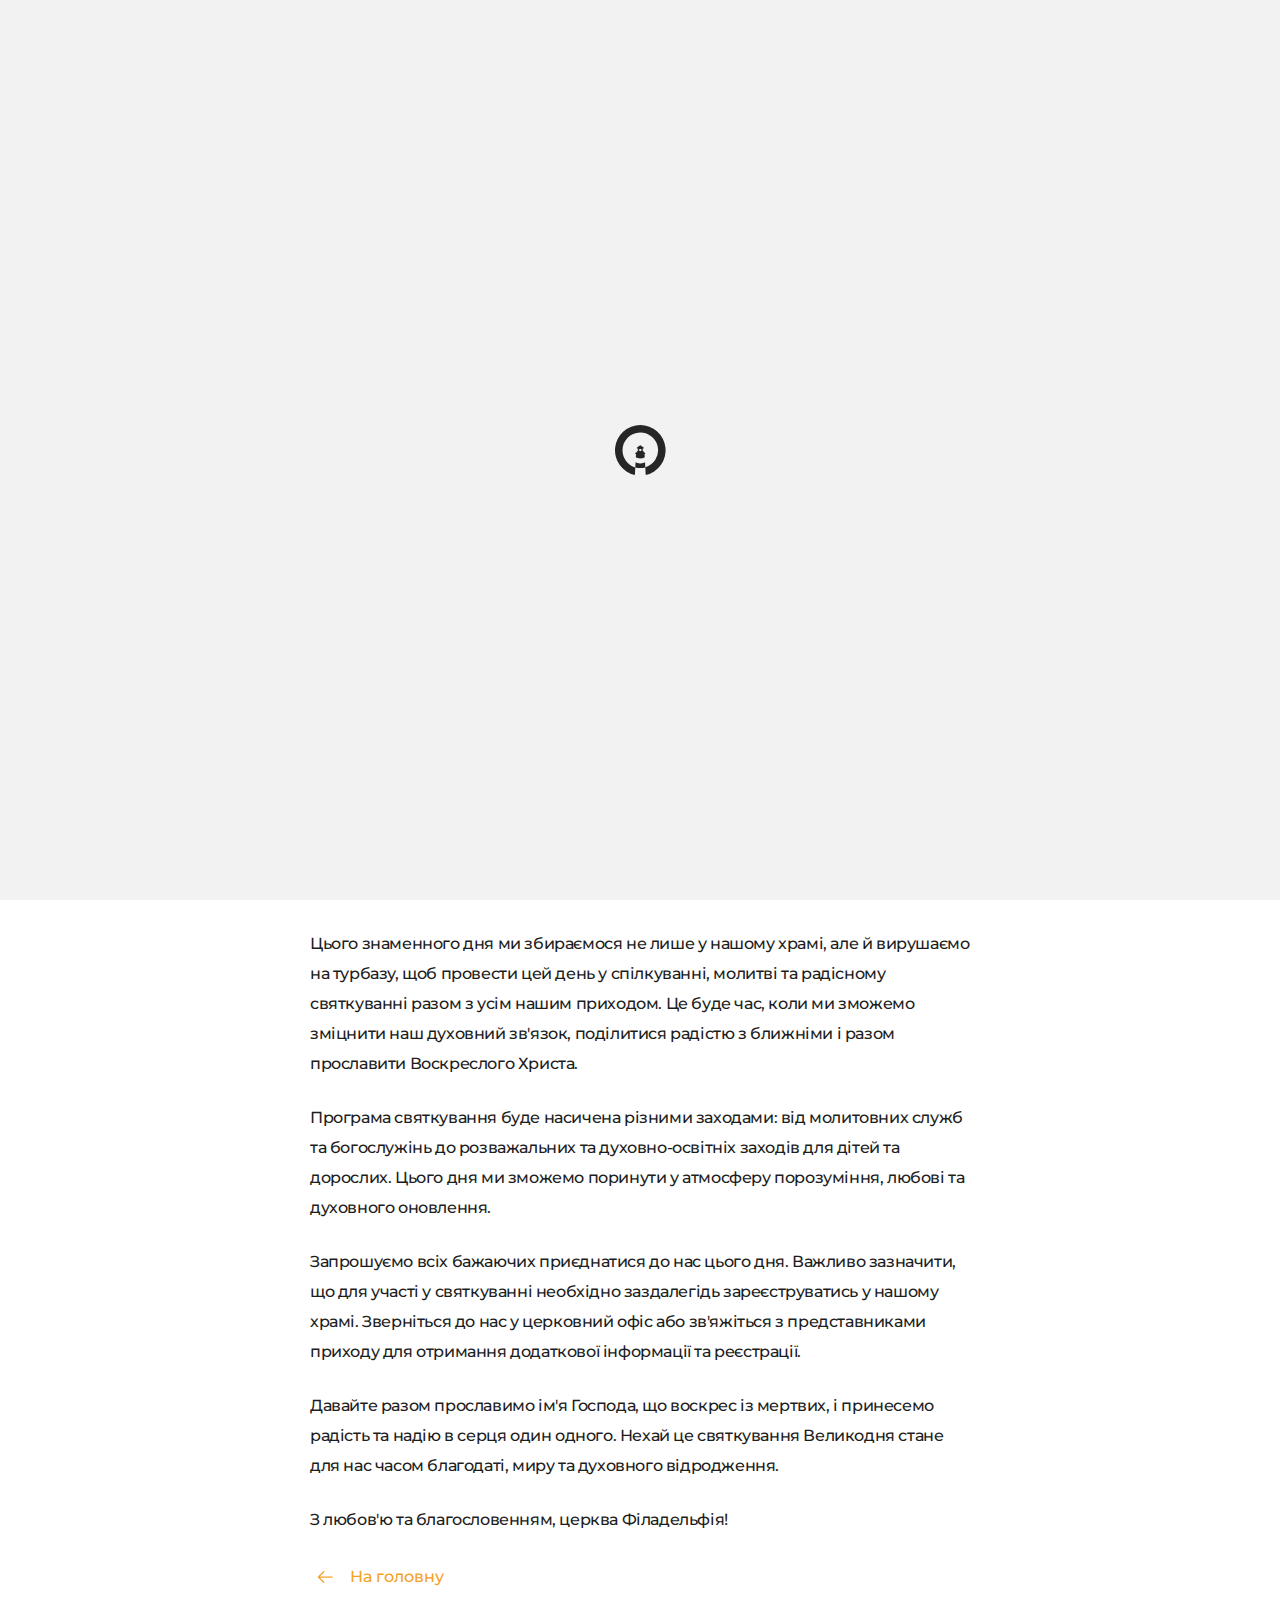
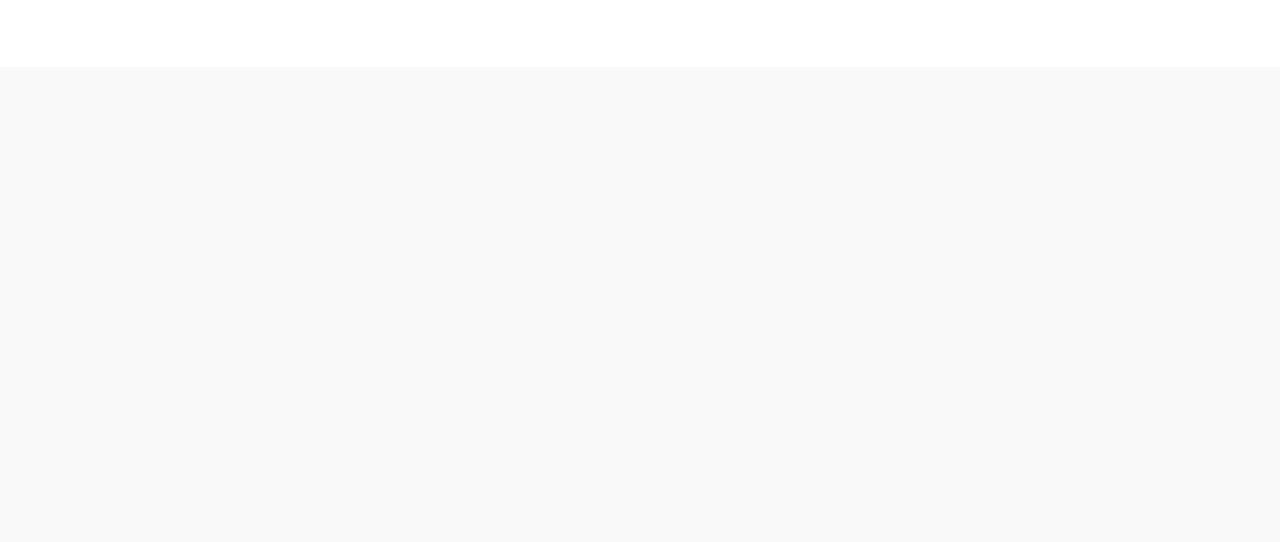
==== commit 145e5b95: "fix padding on news page" ====
--- a/news.html
+++ b/news.html
@@ -1 +1 @@
-<!doctype html><html lang="ru"><head><meta charset="UTF-8"><meta http-equiv="X-UA-Compatible" content="IE=edge"><meta name="viewport" content="width=device-width,initial-scale=1,maximum-scale=1,user-scalable=0"><title>Філадельфія - Новини</title><link rel="icon" type="image/x-icon" href="assets/favicon.ico"><link rel="icon" type="image/png" sizes="16x16" href="assets/favicon-16x16.png"><link rel="icon" type="image/png" sizes="32x32" href="assets/favicon-32x32.png"><link rel="icon" type="image/png" sizes="48x48" href="assets/favicon-48x48.png"><link rel="manifest" href="assets/manifest.webmanifest"><meta name="mobile-web-app-capable" content="yes"><meta name="theme-color" content="#fff"><meta name="application-name" content="learn-wp"><link rel="apple-touch-icon" sizes="57x57" href="assets/apple-touch-icon-57x57.png"><link rel="apple-touch-icon" sizes="60x60" href="assets/apple-touch-icon-60x60.png"><link rel="apple-touch-icon" sizes="72x72" href="assets/apple-touch-icon-72x72.png"><link rel="apple-touch-icon" sizes="76x76" href="assets/apple-touch-icon-76x76.png"><link rel="apple-touch-icon" sizes="114x114" href="assets/apple-touch-icon-114x114.png"><link rel="apple-touch-icon" sizes="120x120" href="assets/apple-touch-icon-120x120.png"><link rel="apple-touch-icon" sizes="144x144" href="assets/apple-touch-icon-144x144.png"><link rel="apple-touch-icon" sizes="152x152" href="assets/apple-touch-icon-152x152.png"><link rel="apple-touch-icon" sizes="167x167" href="assets/apple-touch-icon-167x167.png"><link rel="apple-touch-icon" sizes="180x180" href="assets/apple-touch-icon-180x180.png"><link rel="apple-touch-icon" sizes="1024x1024" href="assets/apple-touch-icon-1024x1024.png"><meta name="apple-mobile-web-app-capable" content="yes"><meta name="apple-mobile-web-app-status-bar-style" content="black-translucent"><meta name="apple-mobile-web-app-title" content="learn-wp"><link rel="apple-touch-startup-image" media="(device-width: 320px) and (device-height: 568px) and (-webkit-device-pixel-ratio: 2) and (orientation: portrait)" href="assets/apple-touch-startup-image-640x1136.png"><link rel="apple-touch-startup-image" media="(device-width: 320px) and (device-height: 568px) and (-webkit-device-pixel-ratio: 2) and (orientation: landscape)" href="assets/apple-touch-startup-image-1136x640.png"><link rel="apple-touch-startup-image" media="(device-width: 375px) and (device-height: 667px) and (-webkit-device-pixel-ratio: 2) and (orientation: portrait)" href="assets/apple-touch-startup-image-750x1334.png"><link rel="apple-touch-startup-image" media="(device-width: 375px) and (device-height: 667px) and (-webkit-device-pixel-ratio: 2) and (orientation: landscape)" href="assets/apple-touch-startup-image-1334x750.png"><link rel="apple-touch-startup-image" media="(device-width: 375px) and (device-height: 812px) and (-webkit-device-pixel-ratio: 3) and (orientation: portrait)" href="assets/apple-touch-startup-image-1125x2436.png"><link rel="apple-touch-startup-image" media="(device-width: 375px) and (device-height: 812px) and (-webkit-device-pixel-ratio: 3) and (orientation: landscape)" href="assets/apple-touch-startup-image-2436x1125.png"><link rel="apple-touch-startup-image" media="(device-width: 390px) and (device-height: 844px) and (-webkit-device-pixel-ratio: 3) and (orientation: portrait)" href="assets/apple-touch-startup-image-1170x2532.png"><link rel="apple-touch-startup-image" media="(device-width: 390px) and (device-height: 844px) and (-webkit-device-pixel-ratio: 3) and (orientation: landscape)" href="assets/apple-touch-startup-image-2532x1170.png"><link rel="apple-touch-startup-image" media="(device-width: 414px) and (device-height: 896px) and (-webkit-device-pixel-ratio: 2) and (orientation: portrait)" href="assets/apple-touch-startup-image-828x1792.png"><link rel="apple-touch-startup-image" media="(device-width: 414px) and (device-height: 896px) and (-webkit-device-pixel-ratio: 2) and (orientation: landscape)" href="assets/apple-touch-startup-image-1792x828.png"><link rel="apple-touch-startup-image" media="(device-width: 414px) and (device-height: 896px) and (-webkit-device-pixel-ratio: 3) and (orientation: portrait)" href="assets/apple-touch-startup-image-1242x2688.png"><link rel="apple-touch-startup-image" media="(device-width: 414px) and (device-height: 896px) and (-webkit-device-pixel-ratio: 3) and (orientation: landscape)" href="assets/apple-touch-startup-image-2688x1242.png"><link rel="apple-touch-startup-image" media="(device-width: 414px) and (device-height: 736px) and (-webkit-device-pixel-ratio: 3) and (orientation: portrait)" href="assets/apple-touch-startup-image-1242x2208.png"><link rel="apple-touch-startup-image" media="(device-width: 414px) and (device-height: 736px) and (-webkit-device-pixel-ratio: 3) and (orientation: landscape)" href="assets/apple-touch-startup-image-2208x1242.png"><link rel="apple-touch-startup-image" media="(device-width: 428px) and (device-height: 926px) and (-webkit-device-pixel-ratio: 3) and (orientation: portrait)" href="assets/apple-touch-startup-image-1284x2778.png"><link rel="apple-touch-startup-image" media="(device-width: 428px) and (device-height: 926px) and (-webkit-device-pixel-ratio: 3) and (orientation: landscape)" href="assets/apple-touch-startup-image-2778x1284.png"><link rel="apple-touch-startup-image" media="(device-width: 768px) and (device-height: 1024px) and (-webkit-device-pixel-ratio: 2) and (orientation: portrait)" href="assets/apple-touch-startup-image-1536x2048.png"><link rel="apple-touch-startup-image" media="(device-width: 768px) and (device-height: 1024px) and (-webkit-device-pixel-ratio: 2) and (orientation: landscape)" href="assets/apple-touch-startup-image-2048x1536.png"><link rel="apple-touch-startup-image" media="(device-width: 810px) and (device-height: 1080px) and (-webkit-device-pixel-ratio: 2) and (orientation: portrait)" href="assets/apple-touch-startup-image-1620x2160.png"><link rel="apple-touch-startup-image" media="(device-width: 810px) and (device-height: 1080px) and (-webkit-device-pixel-ratio: 2) and (orientation: landscape)" href="assets/apple-touch-startup-image-2160x1620.png"><link rel="apple-touch-startup-image" media="(device-width: 834px) and (device-height: 1194px) and (-webkit-device-pixel-ratio: 2) and (orientation: portrait)" href="assets/apple-touch-startup-image-1668x2388.png"><link rel="apple-touch-startup-image" media="(device-width: 834px) and (device-height: 1194px) and (-webkit-device-pixel-ratio: 2) and (orientation: landscape)" href="assets/apple-touch-startup-image-2388x1668.png"><link rel="apple-touch-startup-image" media="(device-width: 834px) and (device-height: 1112px) and (-webkit-device-pixel-ratio: 2) and (orientation: portrait)" href="assets/apple-touch-startup-image-1668x2224.png"><link rel="apple-touch-startup-image" media="(device-width: 834px) and (device-height: 1112px) and (-webkit-device-pixel-ratio: 2) and (orientation: landscape)" href="assets/apple-touch-startup-image-2224x1668.png"><link rel="apple-touch-startup-image" media="(device-width: 1024px) and (device-height: 1366px) and (-webkit-device-pixel-ratio: 2) and (orientation: portrait)" href="assets/apple-touch-startup-image-2048x2732.png"><link rel="apple-touch-startup-image" media="(device-width: 1024px) and (device-height: 1366px) and (-webkit-device-pixel-ratio: 2) and (orientation: landscape)" href="assets/apple-touch-startup-image-2732x2048.png"><meta name="msapplication-TileColor" content="#fff"><meta name="msapplication-TileImage" content="assets/mstile-144x144.png"><meta name="msapplication-config" content="assets/browserconfig.xml"><link rel="yandex-tableau-widget" href="assets/yandex-browser-manifest.json"><script defer="defer" src="news.45e93fd7a376dbe7a1a4.js"></script><link href="news.fc964df4de65e168adae.css" rel="stylesheet"></head><body><span id="loader"></span><header class="header"><div class="header-inner"><a href="/" class="header-logo"><svg xmlns="http://www.w3.org/2000/svg" viewBox="0 0 280.31 277.07"><g id="Слой_2" data-name="Слой 2"><g id="Слой_1-2" data-name="Слой 1"><path class="cls-1" d="M158.49,151h2.58a8.51,8.51,0,0,0-7.18-6.85V128.19a47.11,47.11,0,0,1,5.57,1.7V128.2c0-3.54-1.51-4.09-4.38-6.41L140.16,112l-14.93,9.81c-2.6,1.89-4.37,2.87-4.37,6.41v1.69a48.89,48.89,0,0,1,5.56-1.71v16a8.52,8.52,0,0,0-7.18,6.85h2a9.94,9.94,0,0,0-9.93,9.93h5.15l-.95,17.33h0v0h0v.31C121,182.5,130,185.06,140,185.06c10.26,0,19.32-2.64,24.81-6.68l-.95-17.46h4.52A9.94,9.94,0,0,0,158.49,151Zm-24.09-7V133.28a.75.75,0,0,1,.75-.74h10a.74.74,0,0,1,.74.74V144Z"/><path class="cls-1" d="M140.16,0a140.17,140.17,0,0,0-30.09,277.07l2.34-42.23a99.2,99.2,0,0,0,55.53,0l2.32,42.23A140.17,140.17,0,0,0,140.16,0Zm27.78,234.82L166.36,206a46.94,46.94,0,0,1-19.1,6.28l-4.23.5a25.71,25.71,0,0,1-6,0l-4.2-.49A46,46,0,0,1,114,206.08l-1.59,28.75a98.62,98.62,0,0,1-70.82-95.18c.3-53.41,43.75-97.24,97.16-98a98.58,98.58,0,0,1,29.19,193.16Z"/><polygon class="cls-1" points="115.52 178.58 115.53 178.28 115.53 178.4 115.52 178.58"/></g></g></svg><p class="header-logo__name">Філадельфія</p></a><nav class="header-nav"><a class="link-reverse" href="/"><svg xmlns="http://www.w3.org/2000/svg" width="16" height="14" viewBox="0 0 16 14" fill="none"><path d="M15.5 7L9.25 0.75L8.36875 1.63125L13.1062 6.375L0.5 6.375L0.5 7.625L13.1062 7.625L8.36875 12.3687L9.25 13.25L15.5 7Z" fill="#F4A227"></path></svg> На головну</a></nav><input class="checkbox" type="checkbox" name="" id=""/><div class="hamburger-lines"><span class="line line1"></span> <span class="line line2"></span> <span class="line line3"></span></div><div class="menu-items"><ul><li><a href="https://www.google.com/maps/place/%D0%A6%D0%B5%D1%80%D0%BA%D0%B2%D0%B0+%D0%A5%D0%92%D0%84+%D0%A4%D1%96%D0%BB%D0%B0%D0%B4%D0%B5%D0%BB%D1%8C%D1%84%D1%96%D1%8F,+%D0%B2%D1%83%D0%BB%D0%B8%D1%86%D1%8F+%D0%9F%D1%80%D0%BE%D1%80%D1%96%D0%B7%D0%BD%D0%B0,+1%D0%B2,+%D0%9A%D1%80%D0%B8%D0%B2%D0%B8%D0%B9+%D0%A0%D1%96%D0%B3,+%D0%94%D0%BD%D1%96%D0%BF%D1%80%D0%BE%D0%BF%D0%B5%D1%82%D1%80%D0%BE%D0%B2%D1%81%D1%8C%D0%BA%D0%B0+%D0%BE%D0%B1%D0%BB%D0%B0%D1%81%D1%82%D1%8C,+50000/@47.9076311,33.3218157,16z/data=!4m6!3m5!1s0x40dad8c981c7443d:0xbebcb5bbf06516c1!8m2!3d47.9076311!4d33.3218157!16s%2Fg%2F11f3n2cbmj">Наша адреса</a></li><li><a href="https://www.youtube.com/@user-jy1xc1oc4c">Онлайн трансляція</a></li><div class="menu-items__soc"><a href="#"><svg xmlns="http://www.w3.org/2000/svg" viewBox="0 0 23 16" fill="none"><g id="youtube"><path id="Vector" d="M22.2348 2.49806C22.1064 2.01493 21.8534 1.57399 21.5011 1.21937C21.1487 0.864757 20.7094 0.608904 20.2271 0.477419C18.4516 5.64001e-08 11.3548 0 11.3548 0C11.3548 0 4.25806 5.64001e-08 2.48258 0.477419C2.00028 0.608904 1.56097 0.864757 1.20862 1.21937C0.856265 1.57399 0.603231 2.01493 0.474839 2.49806C5.64001e-08 4.28129 0 8 0 8C0 8 5.64001e-08 11.7187 0.474839 13.5019C0.603231 13.9851 0.856265 14.426 1.20862 14.7806C1.56097 15.1352 2.00028 15.3911 2.48258 15.5226C4.25806 16 11.3548 16 11.3548 16C11.3548 16 18.4516 16 20.2271 15.5226C20.7094 15.3911 21.1487 15.1352 21.5011 14.7806C21.8534 14.426 22.1064 13.9851 22.2348 13.5019C22.7097 11.7187 22.7097 8 22.7097 8C22.7097 8 22.7097 4.28129 22.2348 2.49806Z"/><path id="Vector_2" d="M10.5609 10.7031C9.89425 11.0824 9.06641 10.6009 9.06641 9.83393V6.51922C9.06641 5.75224 9.89425 5.27078 10.5609 5.65004L13.4741 7.3074C14.1481 7.69085 14.1481 8.66231 13.4741 9.04576L10.5609 10.7031Z" fill="white"/></g></svg> </a><a href="#"><svg xmlns="http://www.w3.org/2000/svg" viewBox="0 0 17 16" fill="none"><path id="insta" d="M9.53252 0.000984283C10.1163 -0.00125582 10.7001 0.00461127 11.2837 0.0185837L11.4389 0.0241835C11.6181 0.0305833 11.7948 0.038583 12.0084 0.0481827C12.8596 0.0881813 13.4404 0.222577 13.95 0.42017C14.478 0.623363 14.9227 0.898554 15.3675 1.34334C15.7742 1.74301 16.089 2.22647 16.2899 2.76009C16.4875 3.26967 16.6219 3.85125 16.6619 4.70242C16.6715 4.91522 16.6795 5.09281 16.6859 5.27201L16.6907 5.4272C16.7049 6.01053 16.711 6.59404 16.7091 7.17754L16.7099 7.77432V8.82228C16.7119 9.40605 16.7057 9.98982 16.6915 10.5734L16.6867 10.7286C16.6803 10.9078 16.6723 11.0846 16.6627 11.2982C16.6227 12.1494 16.4867 12.7302 16.2899 13.2397C16.0896 13.7739 15.7748 14.2578 15.3675 14.6573C14.9675 15.0639 14.4838 15.3787 13.95 15.5797C13.4404 15.7772 12.8596 15.9116 12.0084 15.9516C11.7948 15.9612 11.6181 15.9692 11.4389 15.9756L11.2837 15.9804C10.7001 15.9947 10.1163 16.0008 9.53252 15.9988L8.93574 15.9996H7.88858C7.30481 16.0016 6.72104 15.9955 6.13744 15.9812L5.98224 15.9764C5.79234 15.9696 5.60247 15.9616 5.41266 15.9524C4.56149 15.9124 3.98071 15.7764 3.47033 15.5797C2.93649 15.3791 2.45295 15.0643 2.05358 14.6573C1.64643 14.2575 1.33138 13.7738 1.13041 13.2397C0.932815 12.7302 0.798419 12.1494 0.758421 11.2982C0.749511 11.1084 0.741512 10.9185 0.734422 10.7286L0.730422 10.5734C0.715673 9.98983 0.709006 9.40606 0.710423 8.82228V7.17754C0.70819 6.59404 0.714057 6.01054 0.728022 5.4272L0.733622 5.27201C0.740022 5.09281 0.748021 4.91522 0.757621 4.70242C0.79762 3.85045 0.932015 3.27047 1.12961 2.76009C1.3307 2.2262 1.64636 1.74288 2.05438 1.34414C2.45348 0.936754 2.93672 0.621421 3.47033 0.42017C3.98071 0.222577 4.56069 0.0881813 5.41266 0.0481827L5.98224 0.0241835L6.13744 0.0201838C6.72076 0.00544252 7.30427 -0.00122464 7.88778 0.000184368L9.53252 0.000984283ZM8.71015 4.00085C8.18017 3.99335 7.65399 4.09126 7.16218 4.28889C6.67038 4.48652 6.22275 4.77992 5.84532 5.15205C5.4679 5.52418 5.16819 5.96761 4.96363 6.45657C4.75906 6.94554 4.65372 7.47028 4.65372 8.00031C4.65372 8.53034 4.75906 9.05509 4.96363 9.54405C5.16819 10.033 5.4679 10.4764 5.84532 10.8486C6.22275 11.2207 6.67038 11.5141 7.16218 11.7117C7.65399 11.9094 8.18017 12.0073 8.71015 11.9998C9.77098 11.9998 10.7884 11.5784 11.5385 10.8282C12.2886 10.0781 12.71 9.06074 12.71 7.99991C12.71 6.93908 12.2886 5.9217 11.5385 5.17158C10.7884 4.42146 9.77098 4.00085 8.71015 4.00085ZM8.71015 5.60079C9.02894 5.59492 9.34571 5.65263 9.64196 5.77055C9.9382 5.88848 10.208 6.06425 10.4355 6.28761C10.6631 6.51096 10.8438 6.77742 10.9672 7.07142C11.0906 7.36541 11.1542 7.68106 11.1543 7.9999C11.1543 8.31875 11.0909 8.63442 10.9675 8.92846C10.8442 9.22249 10.6636 9.48901 10.4361 9.71244C10.2086 9.93587 9.9389 10.1117 9.6427 10.2298C9.3465 10.3478 9.02975 10.4056 8.71095 10.3998C8.07445 10.3998 7.46402 10.147 7.01395 9.69691C6.56388 9.24684 6.31103 8.63641 6.31103 7.99991C6.31103 7.36341 6.56388 6.75299 7.01395 6.30291C7.46402 5.85284 8.07445 5.59999 8.71095 5.59999L8.71015 5.60079ZM12.91 2.80089C12.6519 2.81122 12.4079 2.92101 12.2289 3.10726C12.05 3.29351 11.95 3.54177 11.95 3.80006C11.95 4.05834 12.05 4.3066 12.2289 4.49285C12.4079 4.6791 12.6519 4.78889 12.91 4.79922C13.1752 4.79922 13.4296 4.69387 13.6171 4.50634C13.8046 4.31881 13.91 4.06446 13.91 3.79925C13.91 3.53405 13.8046 3.2797 13.6171 3.09217C13.4296 2.90464 13.1752 2.79929 12.91 2.79929V2.80089Z"/></svg> </a><a href="#"><svg xmlns="http://www.w3.org/2000/svg" viewBox="0 0 17 16" fill="none"><path id="Vector" d="M16.07 0H1.34996C0.995961 0 0.709961 0.286 0.709961 0.64V15.36C0.709961 15.714 0.995961 16 1.34996 16H16.07C16.424 16 16.71 15.714 16.71 15.36V0.64C16.71 0.286 16.424 0 16.07 0ZM14.222 4.67H12.944C11.942 4.67 11.748 5.146 11.748 5.846V7.388H14.14L13.828 9.802H11.748V16H9.25396V9.804H7.16796V7.388H9.25396V5.608C9.25396 3.542 10.516 2.416 12.36 2.416C13.244 2.416 14.002 2.482 14.224 2.512V4.67H14.222Z"/></svg></a></div></ul></div></div></header><main class="newspage"><div class="newspage-inner newspage-container"><div class="title-section">Святкування Пасхи 5 квітня на турбазі</div><div class="date">14 грудня</div><div class="newspage-img"><img src="assets/news-pic1.jpg" alt="preview"></div><div class="newspage-content"><p>Дорогі брати та сестри!</p><p>З великою радістю та вдячністю до Всевишнього, ми запрошуємо вас взяти участь у святкуванні Світлого Свята Великодня, яке відбудеться 5 квітня. Це день, коли воскрес і разом з ним у наші серця приходить радість та надія на благословення та спасіння.</p><p>Цього знаменного дня ми збираємося не лише у нашому храмі, але й вирушаємо на турбазу, щоб провести цей день у спілкуванні, молитві та радісному святкуванні разом з усім нашим приходом. Це буде час, коли ми зможемо зміцнити наш духовний зв'язок, поділитися радістю з ближніми і разом прославити Воскреслого Христа.</p><p>Програма святкування буде насичена різними заходами: від молитовних служб та богослужінь до розважальних та духовно-освітніх заходів для дітей та дорослих. Цього дня ми зможемо поринути у атмосферу порозуміння, любові та духовного оновлення.</p><p>Запрошуємо всіх бажаючих приєднатися до нас цього дня. Важливо зазначити, що для участі у святкуванні необхідно заздалегідь зареєструватись у нашому храмі. Зверніться до нас у церковний офіс або зв'яжіться з представниками приходу для отримання додаткової інформації та реєстрації.</p><p>Давайте разом прославимо ім'я Господа, що воскрес із мертвих, і принесемо радість та надію в серця один одного. Нехай це святкування Великодня стане для нас часом благодаті, миру та духовного відродження.</p><p>З любов'ю та благословенням, церква Філадельфія!</p></div><div class="newspage-backlink"><a class="link-reverse" href="/"><svg xmlns="http://www.w3.org/2000/svg" width="16" height="14" viewBox="0 0 16 14" fill="none"><path d="M15.5 7L9.25 0.75L8.36875 1.63125L13.1062 6.375L0.5 6.375L0.5 7.625L13.1062 7.625L8.36875 12.3687L9.25 13.25L15.5 7Z" fill="#F4A227"></path></svg> На головну</a></div></div></main><footer><div class="footer-inner container"><div class="footer-maininfo animation-el"><div class="footer-maininfo__logo"><img src="assets/logo.svg" alt=""/><div class="footer-maininfo__logotext">Філадельфія</div></div><div class="footer-maininfo__subtitle">Криворізька християнська церква віри Євангельської</div><div class="footer-maininfo__socials"><a href="youtube.com"><svg xmlns="http://www.w3.org/2000/svg" viewBox="0 0 23 16" fill="none"><g id="youtube"><path id="Vector" d="M22.2348 2.49806C22.1064 2.01493 21.8534 1.57399 21.5011 1.21937C21.1487 0.864757 20.7094 0.608904 20.2271 0.477419C18.4516 5.64001e-08 11.3548 0 11.3548 0C11.3548 0 4.25806 5.64001e-08 2.48258 0.477419C2.00028 0.608904 1.56097 0.864757 1.20862 1.21937C0.856265 1.57399 0.603231 2.01493 0.474839 2.49806C5.64001e-08 4.28129 0 8 0 8C0 8 5.64001e-08 11.7187 0.474839 13.5019C0.603231 13.9851 0.856265 14.426 1.20862 14.7806C1.56097 15.1352 2.00028 15.3911 2.48258 15.5226C4.25806 16 11.3548 16 11.3548 16C11.3548 16 18.4516 16 20.2271 15.5226C20.7094 15.3911 21.1487 15.1352 21.5011 14.7806C21.8534 14.426 22.1064 13.9851 22.2348 13.5019C22.7097 11.7187 22.7097 8 22.7097 8C22.7097 8 22.7097 4.28129 22.2348 2.49806Z"/><path id="Vector_2" d="M10.5609 10.7031C9.89425 11.0824 9.06641 10.6009 9.06641 9.83393V6.51922C9.06641 5.75224 9.89425 5.27078 10.5609 5.65004L13.4741 7.3074C14.1481 7.69085 14.1481 8.66231 13.4741 9.04576L10.5609 10.7031Z" fill="white"/></g></svg> </a><a href="instagram.com"><svg xmlns="http://www.w3.org/2000/svg" viewBox="0 0 17 16" fill="none"><path id="insta" d="M9.53252 0.000984283C10.1163 -0.00125582 10.7001 0.00461127 11.2837 0.0185837L11.4389 0.0241835C11.6181 0.0305833 11.7948 0.038583 12.0084 0.0481827C12.8596 0.0881813 13.4404 0.222577 13.95 0.42017C14.478 0.623363 14.9227 0.898554 15.3675 1.34334C15.7742 1.74301 16.089 2.22647 16.2899 2.76009C16.4875 3.26967 16.6219 3.85125 16.6619 4.70242C16.6715 4.91522 16.6795 5.09281 16.6859 5.27201L16.6907 5.4272C16.7049 6.01053 16.711 6.59404 16.7091 7.17754L16.7099 7.77432V8.82228C16.7119 9.40605 16.7057 9.98982 16.6915 10.5734L16.6867 10.7286C16.6803 10.9078 16.6723 11.0846 16.6627 11.2982C16.6227 12.1494 16.4867 12.7302 16.2899 13.2397C16.0896 13.7739 15.7748 14.2578 15.3675 14.6573C14.9675 15.0639 14.4838 15.3787 13.95 15.5797C13.4404 15.7772 12.8596 15.9116 12.0084 15.9516C11.7948 15.9612 11.6181 15.9692 11.4389 15.9756L11.2837 15.9804C10.7001 15.9947 10.1163 16.0008 9.53252 15.9988L8.93574 15.9996H7.88858C7.30481 16.0016 6.72104 15.9955 6.13744 15.9812L5.98224 15.9764C5.79234 15.9696 5.60247 15.9616 5.41266 15.9524C4.56149 15.9124 3.98071 15.7764 3.47033 15.5797C2.93649 15.3791 2.45295 15.0643 2.05358 14.6573C1.64643 14.2575 1.33138 13.7738 1.13041 13.2397C0.932815 12.7302 0.798419 12.1494 0.758421 11.2982C0.749511 11.1084 0.741512 10.9185 0.734422 10.7286L0.730422 10.5734C0.715673 9.98983 0.709006 9.40606 0.710423 8.82228V7.17754C0.70819 6.59404 0.714057 6.01054 0.728022 5.4272L0.733622 5.27201C0.740022 5.09281 0.748021 4.91522 0.757621 4.70242C0.79762 3.85045 0.932015 3.27047 1.12961 2.76009C1.3307 2.2262 1.64636 1.74288 2.05438 1.34414C2.45348 0.936754 2.93672 0.621421 3.47033 0.42017C3.98071 0.222577 4.56069 0.0881813 5.41266 0.0481827L5.98224 0.0241835L6.13744 0.0201838C6.72076 0.00544252 7.30427 -0.00122464 7.88778 0.000184368L9.53252 0.000984283ZM8.71015 4.00085C8.18017 3.99335 7.65399 4.09126 7.16218 4.28889C6.67038 4.48652 6.22275 4.77992 5.84532 5.15205C5.4679 5.52418 5.16819 5.96761 4.96363 6.45657C4.75906 6.94554 4.65372 7.47028 4.65372 8.00031C4.65372 8.53034 4.75906 9.05509 4.96363 9.54405C5.16819 10.033 5.4679 10.4764 5.84532 10.8486C6.22275 11.2207 6.67038 11.5141 7.16218 11.7117C7.65399 11.9094 8.18017 12.0073 8.71015 11.9998C9.77098 11.9998 10.7884 11.5784 11.5385 10.8282C12.2886 10.0781 12.71 9.06074 12.71 7.99991C12.71 6.93908 12.2886 5.9217 11.5385 5.17158C10.7884 4.42146 9.77098 4.00085 8.71015 4.00085ZM8.71015 5.60079C9.02894 5.59492 9.34571 5.65263 9.64196 5.77055C9.9382 5.88848 10.208 6.06425 10.4355 6.28761C10.6631 6.51096 10.8438 6.77742 10.9672 7.07142C11.0906 7.36541 11.1542 7.68106 11.1543 7.9999C11.1543 8.31875 11.0909 8.63442 10.9675 8.92846C10.8442 9.22249 10.6636 9.48901 10.4361 9.71244C10.2086 9.93587 9.9389 10.1117 9.6427 10.2298C9.3465 10.3478 9.02975 10.4056 8.71095 10.3998C8.07445 10.3998 7.46402 10.147 7.01395 9.69691C6.56388 9.24684 6.31103 8.63641 6.31103 7.99991C6.31103 7.36341 6.56388 6.75299 7.01395 6.30291C7.46402 5.85284 8.07445 5.59999 8.71095 5.59999L8.71015 5.60079ZM12.91 2.80089C12.6519 2.81122 12.4079 2.92101 12.2289 3.10726C12.05 3.29351 11.95 3.54177 11.95 3.80006C11.95 4.05834 12.05 4.3066 12.2289 4.49285C12.4079 4.6791 12.6519 4.78889 12.91 4.79922C13.1752 4.79922 13.4296 4.69387 13.6171 4.50634C13.8046 4.31881 13.91 4.06446 13.91 3.79925C13.91 3.53405 13.8046 3.2797 13.6171 3.09217C13.4296 2.90464 13.1752 2.79929 12.91 2.79929V2.80089Z"/></svg> </a><a href="facebook.com"><svg xmlns="http://www.w3.org/2000/svg" viewBox="0 0 17 16" fill="none"><path id="Vector" d="M16.07 0H1.34996C0.995961 0 0.709961 0.286 0.709961 0.64V15.36C0.709961 15.714 0.995961 16 1.34996 16H16.07C16.424 16 16.71 15.714 16.71 15.36V0.64C16.71 0.286 16.424 0 16.07 0ZM14.222 4.67H12.944C11.942 4.67 11.748 5.146 11.748 5.846V7.388H14.14L13.828 9.802H11.748V16H9.25396V9.804H7.16796V7.388H9.25396V5.608C9.25396 3.542 10.516 2.416 12.36 2.416C13.244 2.416 14.002 2.482 14.224 2.512V4.67H14.222Z"/></svg></a></div></div><div class="footer-nav animation-el"><div class="footer-nav__title">Контакти</div><a href="mailto:philakr@gmail.com" class="footer-nav__contact"><svg xmlns="http://www.w3.org/2000/svg" viewBox="0 0 15 11" fill="none"><g id="Frame 48"><path id="Vector" d="M11.5553 0.5H2.00985C1.58806 0.500451 1.18367 0.668209 0.88541 0.966465C0.587155 1.26472 0.419397 1.66911 0.418945 2.09091V8.90909C0.419397 9.33089 0.587155 9.73528 0.88541 10.0335C1.18367 10.3318 1.58806 10.4995 2.00985 10.5H11.5553C11.9771 10.4995 12.3815 10.3318 12.6798 10.0335C12.978 9.73528 13.1458 9.33089 13.1462 8.90909V2.09091C13.1458 1.66911 12.978 1.26472 12.6798 0.966465C12.3815 0.668209 11.9771 0.500451 11.5553 0.5ZM11.1525 3.13153L7.06156 6.31335C6.98179 6.37537 6.88362 6.40903 6.78258 6.40903C6.68154 6.40903 6.58338 6.37537 6.5036 6.31335L2.4127 3.13153C2.36463 3.09524 2.32426 3.04975 2.29393 2.99772C2.26359 2.94568 2.24391 2.88814 2.236 2.82843C2.2281 2.76872 2.23215 2.70803 2.2479 2.6499C2.26366 2.59177 2.29081 2.53734 2.32778 2.4898C2.36475 2.44225 2.4108 2.40252 2.46326 2.37292C2.51571 2.34333 2.57353 2.32445 2.63334 2.31739C2.69316 2.31033 2.75378 2.31523 2.81169 2.3318C2.86959 2.34837 2.92363 2.37629 2.97065 2.41392L6.78258 5.37869L10.5945 2.41392C10.6898 2.34194 10.8097 2.31037 10.9281 2.32604C11.0465 2.3417 11.154 2.40335 11.2273 2.49765C11.3006 2.59194 11.3339 2.71131 11.3199 2.82993C11.3059 2.94855 11.2457 3.0569 11.1525 3.13153Z"/></g></svg> philakr@gmail.com </a><a href="tel:+380972321143" class="footer-nav__contact"><svg xmlns="http://www.w3.org/2000/svg" viewBox="0 0 12 11" fill="none"><path id="Vector" d="M7.80539 6.91533L7.53774 7.18181C7.53774 7.18181 6.90068 7.81475 5.16243 6.0865C3.42418 4.35825 4.06124 3.72531 4.06124 3.72531L4.22948 3.55707C4.64537 3.14413 4.68478 2.48059 4.32183 1.99588L3.58065 1.00587C3.13124 0.40587 2.26358 0.326457 1.74887 0.838226L0.825335 1.75588C0.570627 2.01 0.400037 2.33824 0.420625 2.70295C0.473567 3.63648 0.895923 5.64415 3.25124 7.98652C5.74949 10.4701 8.09363 10.5689 9.05187 10.4795C9.3554 10.4512 9.61894 10.2971 9.83129 10.0854L10.6666 9.25476C11.2313 8.69417 11.0725 7.7324 10.3501 7.34004L9.22658 6.72886C8.75246 6.47121 8.17598 6.5471 7.80539 6.91533Z"/></svg> 097-232-11-43 </a><a href="https://www.google.com/maps/place/%D0%A6%D0%B5%D1%80%D0%BA%D0%B2%D0%B0+%D0%A5%D0%92%D0%84+%D0%A4%D1%96%D0%BB%D0%B0%D0%B4%D0%B5%D0%BB%D1%8C%D1%84%D1%96%D1%8F/@47.9076347,33.3192408,17z/data=!3m1!4b1!4m6!3m5!1s0x40dad8c981c7443d:0xbebcb5bbf06516c1!8m2!3d47.9076311!4d33.3218157!16s%2Fg%2F11f3n2cbmj?entry=ttu" class="footer-nav__contact"><svg xmlns="http://www.w3.org/2000/svg" viewBox="0 0 9 11" fill="none"><path id="Vector" d="M5.5359 10.1848C6.78225 9.08785 8.99965 6.84686 8.99965 4.79035C8.99965 3.65248 8.54763 2.56121 7.74303 1.75661C6.93843 0.952018 5.84717 0.5 4.7093 0.5C3.57142 0.5 2.48016 0.952018 1.67556 1.75661C0.870963 2.56121 0.418945 3.65248 0.418945 4.79035C0.418945 6.84686 2.63563 9.08785 3.88269 10.1848C4.11016 10.3878 4.40439 10.5 4.7093 10.5C5.0142 10.5 5.30843 10.3878 5.5359 10.1848ZM3.27918 4.79035C3.27918 4.41106 3.42985 4.0473 3.69805 3.77911C3.96625 3.51091 4.33001 3.36023 4.7093 3.36023C5.08859 3.36023 5.45234 3.51091 5.72054 3.77911C5.98874 4.0473 6.13941 4.41106 6.13941 4.79035C6.13941 5.16964 5.98874 5.5334 5.72054 5.8016C5.45234 6.06979 5.08859 6.22047 4.7093 6.22047C4.33001 6.22047 3.96625 6.06979 3.69805 5.8016C3.42985 5.5334 3.27918 5.16964 3.27918 4.79035Z"/></svg> м. Кривий Ріг, вул. Прорізна 1В</a></div></div></footer></body></html>+<!doctype html><html lang="ru"><head><meta charset="UTF-8"><meta http-equiv="X-UA-Compatible" content="IE=edge"><meta name="viewport" content="width=device-width,initial-scale=1,maximum-scale=1,user-scalable=0"><title>Філадельфія - Новини</title><link rel="icon" type="image/x-icon" href="assets/favicon.ico"><link rel="icon" type="image/png" sizes="16x16" href="assets/favicon-16x16.png"><link rel="icon" type="image/png" sizes="32x32" href="assets/favicon-32x32.png"><link rel="icon" type="image/png" sizes="48x48" href="assets/favicon-48x48.png"><link rel="manifest" href="assets/manifest.webmanifest"><meta name="mobile-web-app-capable" content="yes"><meta name="theme-color" content="#fff"><meta name="application-name" content="learn-wp"><link rel="apple-touch-icon" sizes="57x57" href="assets/apple-touch-icon-57x57.png"><link rel="apple-touch-icon" sizes="60x60" href="assets/apple-touch-icon-60x60.png"><link rel="apple-touch-icon" sizes="72x72" href="assets/apple-touch-icon-72x72.png"><link rel="apple-touch-icon" sizes="76x76" href="assets/apple-touch-icon-76x76.png"><link rel="apple-touch-icon" sizes="114x114" href="assets/apple-touch-icon-114x114.png"><link rel="apple-touch-icon" sizes="120x120" href="assets/apple-touch-icon-120x120.png"><link rel="apple-touch-icon" sizes="144x144" href="assets/apple-touch-icon-144x144.png"><link rel="apple-touch-icon" sizes="152x152" href="assets/apple-touch-icon-152x152.png"><link rel="apple-touch-icon" sizes="167x167" href="assets/apple-touch-icon-167x167.png"><link rel="apple-touch-icon" sizes="180x180" href="assets/apple-touch-icon-180x180.png"><link rel="apple-touch-icon" sizes="1024x1024" href="assets/apple-touch-icon-1024x1024.png"><meta name="apple-mobile-web-app-capable" content="yes"><meta name="apple-mobile-web-app-status-bar-style" content="black-translucent"><meta name="apple-mobile-web-app-title" content="learn-wp"><link rel="apple-touch-startup-image" media="(device-width: 320px) and (device-height: 568px) and (-webkit-device-pixel-ratio: 2) and (orientation: portrait)" href="assets/apple-touch-startup-image-640x1136.png"><link rel="apple-touch-startup-image" media="(device-width: 320px) and (device-height: 568px) and (-webkit-device-pixel-ratio: 2) and (orientation: landscape)" href="assets/apple-touch-startup-image-1136x640.png"><link rel="apple-touch-startup-image" media="(device-width: 375px) and (device-height: 667px) and (-webkit-device-pixel-ratio: 2) and (orientation: portrait)" href="assets/apple-touch-startup-image-750x1334.png"><link rel="apple-touch-startup-image" media="(device-width: 375px) and (device-height: 667px) and (-webkit-device-pixel-ratio: 2) and (orientation: landscape)" href="assets/apple-touch-startup-image-1334x750.png"><link rel="apple-touch-startup-image" media="(device-width: 375px) and (device-height: 812px) and (-webkit-device-pixel-ratio: 3) and (orientation: portrait)" href="assets/apple-touch-startup-image-1125x2436.png"><link rel="apple-touch-startup-image" media="(device-width: 375px) and (device-height: 812px) and (-webkit-device-pixel-ratio: 3) and (orientation: landscape)" href="assets/apple-touch-startup-image-2436x1125.png"><link rel="apple-touch-startup-image" media="(device-width: 390px) and (device-height: 844px) and (-webkit-device-pixel-ratio: 3) and (orientation: portrait)" href="assets/apple-touch-startup-image-1170x2532.png"><link rel="apple-touch-startup-image" media="(device-width: 390px) and (device-height: 844px) and (-webkit-device-pixel-ratio: 3) and (orientation: landscape)" href="assets/apple-touch-startup-image-2532x1170.png"><link rel="apple-touch-startup-image" media="(device-width: 414px) and (device-height: 896px) and (-webkit-device-pixel-ratio: 2) and (orientation: portrait)" href="assets/apple-touch-startup-image-828x1792.png"><link rel="apple-touch-startup-image" media="(device-width: 414px) and (device-height: 896px) and (-webkit-device-pixel-ratio: 2) and (orientation: landscape)" href="assets/apple-touch-startup-image-1792x828.png"><link rel="apple-touch-startup-image" media="(device-width: 414px) and (device-height: 896px) and (-webkit-device-pixel-ratio: 3) and (orientation: portrait)" href="assets/apple-touch-startup-image-1242x2688.png"><link rel="apple-touch-startup-image" media="(device-width: 414px) and (device-height: 896px) and (-webkit-device-pixel-ratio: 3) and (orientation: landscape)" href="assets/apple-touch-startup-image-2688x1242.png"><link rel="apple-touch-startup-image" media="(device-width: 414px) and (device-height: 736px) and (-webkit-device-pixel-ratio: 3) and (orientation: portrait)" href="assets/apple-touch-startup-image-1242x2208.png"><link rel="apple-touch-startup-image" media="(device-width: 414px) and (device-height: 736px) and (-webkit-device-pixel-ratio: 3) and (orientation: landscape)" href="assets/apple-touch-startup-image-2208x1242.png"><link rel="apple-touch-startup-image" media="(device-width: 428px) and (device-height: 926px) and (-webkit-device-pixel-ratio: 3) and (orientation: portrait)" href="assets/apple-touch-startup-image-1284x2778.png"><link rel="apple-touch-startup-image" media="(device-width: 428px) and (device-height: 926px) and (-webkit-device-pixel-ratio: 3) and (orientation: landscape)" href="assets/apple-touch-startup-image-2778x1284.png"><link rel="apple-touch-startup-image" media="(device-width: 768px) and (device-height: 1024px) and (-webkit-device-pixel-ratio: 2) and (orientation: portrait)" href="assets/apple-touch-startup-image-1536x2048.png"><link rel="apple-touch-startup-image" media="(device-width: 768px) and (device-height: 1024px) and (-webkit-device-pixel-ratio: 2) and (orientation: landscape)" href="assets/apple-touch-startup-image-2048x1536.png"><link rel="apple-touch-startup-image" media="(device-width: 810px) and (device-height: 1080px) and (-webkit-device-pixel-ratio: 2) and (orientation: portrait)" href="assets/apple-touch-startup-image-1620x2160.png"><link rel="apple-touch-startup-image" media="(device-width: 810px) and (device-height: 1080px) and (-webkit-device-pixel-ratio: 2) and (orientation: landscape)" href="assets/apple-touch-startup-image-2160x1620.png"><link rel="apple-touch-startup-image" media="(device-width: 834px) and (device-height: 1194px) and (-webkit-device-pixel-ratio: 2) and (orientation: portrait)" href="assets/apple-touch-startup-image-1668x2388.png"><link rel="apple-touch-startup-image" media="(device-width: 834px) and (device-height: 1194px) and (-webkit-device-pixel-ratio: 2) and (orientation: landscape)" href="assets/apple-touch-startup-image-2388x1668.png"><link rel="apple-touch-startup-image" media="(device-width: 834px) and (device-height: 1112px) and (-webkit-device-pixel-ratio: 2) and (orientation: portrait)" href="assets/apple-touch-startup-image-1668x2224.png"><link rel="apple-touch-startup-image" media="(device-width: 834px) and (device-height: 1112px) and (-webkit-device-pixel-ratio: 2) and (orientation: landscape)" href="assets/apple-touch-startup-image-2224x1668.png"><link rel="apple-touch-startup-image" media="(device-width: 1024px) and (device-height: 1366px) and (-webkit-device-pixel-ratio: 2) and (orientation: portrait)" href="assets/apple-touch-startup-image-2048x2732.png"><link rel="apple-touch-startup-image" media="(device-width: 1024px) and (device-height: 1366px) and (-webkit-device-pixel-ratio: 2) and (orientation: landscape)" href="assets/apple-touch-startup-image-2732x2048.png"><meta name="msapplication-TileColor" content="#fff"><meta name="msapplication-TileImage" content="assets/mstile-144x144.png"><meta name="msapplication-config" content="assets/browserconfig.xml"><link rel="yandex-tableau-widget" href="assets/yandex-browser-manifest.json"><script defer="defer" src="news.45e93fd7a376dbe7a1a4.js"></script><link href="news.0bf9defa8e81a20980e9.css" rel="stylesheet"></head><body><span id="loader"></span><header class="header"><div class="header-inner"><a href="/" class="header-logo"><svg xmlns="http://www.w3.org/2000/svg" viewBox="0 0 280.31 277.07"><g id="Слой_2" data-name="Слой 2"><g id="Слой_1-2" data-name="Слой 1"><path class="cls-1" d="M158.49,151h2.58a8.51,8.51,0,0,0-7.18-6.85V128.19a47.11,47.11,0,0,1,5.57,1.7V128.2c0-3.54-1.51-4.09-4.38-6.41L140.16,112l-14.93,9.81c-2.6,1.89-4.37,2.87-4.37,6.41v1.69a48.89,48.89,0,0,1,5.56-1.71v16a8.52,8.52,0,0,0-7.18,6.85h2a9.94,9.94,0,0,0-9.93,9.93h5.15l-.95,17.33h0v0h0v.31C121,182.5,130,185.06,140,185.06c10.26,0,19.32-2.64,24.81-6.68l-.95-17.46h4.52A9.94,9.94,0,0,0,158.49,151Zm-24.09-7V133.28a.75.75,0,0,1,.75-.74h10a.74.74,0,0,1,.74.74V144Z"/><path class="cls-1" d="M140.16,0a140.17,140.17,0,0,0-30.09,277.07l2.34-42.23a99.2,99.2,0,0,0,55.53,0l2.32,42.23A140.17,140.17,0,0,0,140.16,0Zm27.78,234.82L166.36,206a46.94,46.94,0,0,1-19.1,6.28l-4.23.5a25.71,25.71,0,0,1-6,0l-4.2-.49A46,46,0,0,1,114,206.08l-1.59,28.75a98.62,98.62,0,0,1-70.82-95.18c.3-53.41,43.75-97.24,97.16-98a98.58,98.58,0,0,1,29.19,193.16Z"/><polygon class="cls-1" points="115.52 178.58 115.53 178.28 115.53 178.4 115.52 178.58"/></g></g></svg><p class="header-logo__name">Філадельфія</p></a><nav class="header-nav"><a class="link-reverse" href="/"><svg xmlns="http://www.w3.org/2000/svg" width="16" height="14" viewBox="0 0 16 14" fill="none"><path d="M15.5 7L9.25 0.75L8.36875 1.63125L13.1062 6.375L0.5 6.375L0.5 7.625L13.1062 7.625L8.36875 12.3687L9.25 13.25L15.5 7Z" fill="#F4A227"></path></svg> На головну</a></nav><input class="checkbox" type="checkbox" name="" id=""/><div class="hamburger-lines"><span class="line line1"></span> <span class="line line2"></span> <span class="line line3"></span></div><div class="menu-items"><ul><li><a href="https://www.google.com/maps/place/%D0%A6%D0%B5%D1%80%D0%BA%D0%B2%D0%B0+%D0%A5%D0%92%D0%84+%D0%A4%D1%96%D0%BB%D0%B0%D0%B4%D0%B5%D0%BB%D1%8C%D1%84%D1%96%D1%8F,+%D0%B2%D1%83%D0%BB%D0%B8%D1%86%D1%8F+%D0%9F%D1%80%D0%BE%D1%80%D1%96%D0%B7%D0%BD%D0%B0,+1%D0%B2,+%D0%9A%D1%80%D0%B8%D0%B2%D0%B8%D0%B9+%D0%A0%D1%96%D0%B3,+%D0%94%D0%BD%D1%96%D0%BF%D1%80%D0%BE%D0%BF%D0%B5%D1%82%D1%80%D0%BE%D0%B2%D1%81%D1%8C%D0%BA%D0%B0+%D0%BE%D0%B1%D0%BB%D0%B0%D1%81%D1%82%D1%8C,+50000/@47.9076311,33.3218157,16z/data=!4m6!3m5!1s0x40dad8c981c7443d:0xbebcb5bbf06516c1!8m2!3d47.9076311!4d33.3218157!16s%2Fg%2F11f3n2cbmj">Наша адреса</a></li><li><a href="https://www.youtube.com/@user-jy1xc1oc4c">Онлайн трансляція</a></li><div class="menu-items__soc"><a href="#"><svg xmlns="http://www.w3.org/2000/svg" viewBox="0 0 23 16" fill="none"><g id="youtube"><path id="Vector" d="M22.2348 2.49806C22.1064 2.01493 21.8534 1.57399 21.5011 1.21937C21.1487 0.864757 20.7094 0.608904 20.2271 0.477419C18.4516 5.64001e-08 11.3548 0 11.3548 0C11.3548 0 4.25806 5.64001e-08 2.48258 0.477419C2.00028 0.608904 1.56097 0.864757 1.20862 1.21937C0.856265 1.57399 0.603231 2.01493 0.474839 2.49806C5.64001e-08 4.28129 0 8 0 8C0 8 5.64001e-08 11.7187 0.474839 13.5019C0.603231 13.9851 0.856265 14.426 1.20862 14.7806C1.56097 15.1352 2.00028 15.3911 2.48258 15.5226C4.25806 16 11.3548 16 11.3548 16C11.3548 16 18.4516 16 20.2271 15.5226C20.7094 15.3911 21.1487 15.1352 21.5011 14.7806C21.8534 14.426 22.1064 13.9851 22.2348 13.5019C22.7097 11.7187 22.7097 8 22.7097 8C22.7097 8 22.7097 4.28129 22.2348 2.49806Z"/><path id="Vector_2" d="M10.5609 10.7031C9.89425 11.0824 9.06641 10.6009 9.06641 9.83393V6.51922C9.06641 5.75224 9.89425 5.27078 10.5609 5.65004L13.4741 7.3074C14.1481 7.69085 14.1481 8.66231 13.4741 9.04576L10.5609 10.7031Z" fill="white"/></g></svg> </a><a href="#"><svg xmlns="http://www.w3.org/2000/svg" viewBox="0 0 17 16" fill="none"><path id="insta" d="M9.53252 0.000984283C10.1163 -0.00125582 10.7001 0.00461127 11.2837 0.0185837L11.4389 0.0241835C11.6181 0.0305833 11.7948 0.038583 12.0084 0.0481827C12.8596 0.0881813 13.4404 0.222577 13.95 0.42017C14.478 0.623363 14.9227 0.898554 15.3675 1.34334C15.7742 1.74301 16.089 2.22647 16.2899 2.76009C16.4875 3.26967 16.6219 3.85125 16.6619 4.70242C16.6715 4.91522 16.6795 5.09281 16.6859 5.27201L16.6907 5.4272C16.7049 6.01053 16.711 6.59404 16.7091 7.17754L16.7099 7.77432V8.82228C16.7119 9.40605 16.7057 9.98982 16.6915 10.5734L16.6867 10.7286C16.6803 10.9078 16.6723 11.0846 16.6627 11.2982C16.6227 12.1494 16.4867 12.7302 16.2899 13.2397C16.0896 13.7739 15.7748 14.2578 15.3675 14.6573C14.9675 15.0639 14.4838 15.3787 13.95 15.5797C13.4404 15.7772 12.8596 15.9116 12.0084 15.9516C11.7948 15.9612 11.6181 15.9692 11.4389 15.9756L11.2837 15.9804C10.7001 15.9947 10.1163 16.0008 9.53252 15.9988L8.93574 15.9996H7.88858C7.30481 16.0016 6.72104 15.9955 6.13744 15.9812L5.98224 15.9764C5.79234 15.9696 5.60247 15.9616 5.41266 15.9524C4.56149 15.9124 3.98071 15.7764 3.47033 15.5797C2.93649 15.3791 2.45295 15.0643 2.05358 14.6573C1.64643 14.2575 1.33138 13.7738 1.13041 13.2397C0.932815 12.7302 0.798419 12.1494 0.758421 11.2982C0.749511 11.1084 0.741512 10.9185 0.734422 10.7286L0.730422 10.5734C0.715673 9.98983 0.709006 9.40606 0.710423 8.82228V7.17754C0.70819 6.59404 0.714057 6.01054 0.728022 5.4272L0.733622 5.27201C0.740022 5.09281 0.748021 4.91522 0.757621 4.70242C0.79762 3.85045 0.932015 3.27047 1.12961 2.76009C1.3307 2.2262 1.64636 1.74288 2.05438 1.34414C2.45348 0.936754 2.93672 0.621421 3.47033 0.42017C3.98071 0.222577 4.56069 0.0881813 5.41266 0.0481827L5.98224 0.0241835L6.13744 0.0201838C6.72076 0.00544252 7.30427 -0.00122464 7.88778 0.000184368L9.53252 0.000984283ZM8.71015 4.00085C8.18017 3.99335 7.65399 4.09126 7.16218 4.28889C6.67038 4.48652 6.22275 4.77992 5.84532 5.15205C5.4679 5.52418 5.16819 5.96761 4.96363 6.45657C4.75906 6.94554 4.65372 7.47028 4.65372 8.00031C4.65372 8.53034 4.75906 9.05509 4.96363 9.54405C5.16819 10.033 5.4679 10.4764 5.84532 10.8486C6.22275 11.2207 6.67038 11.5141 7.16218 11.7117C7.65399 11.9094 8.18017 12.0073 8.71015 11.9998C9.77098 11.9998 10.7884 11.5784 11.5385 10.8282C12.2886 10.0781 12.71 9.06074 12.71 7.99991C12.71 6.93908 12.2886 5.9217 11.5385 5.17158C10.7884 4.42146 9.77098 4.00085 8.71015 4.00085ZM8.71015 5.60079C9.02894 5.59492 9.34571 5.65263 9.64196 5.77055C9.9382 5.88848 10.208 6.06425 10.4355 6.28761C10.6631 6.51096 10.8438 6.77742 10.9672 7.07142C11.0906 7.36541 11.1542 7.68106 11.1543 7.9999C11.1543 8.31875 11.0909 8.63442 10.9675 8.92846C10.8442 9.22249 10.6636 9.48901 10.4361 9.71244C10.2086 9.93587 9.9389 10.1117 9.6427 10.2298C9.3465 10.3478 9.02975 10.4056 8.71095 10.3998C8.07445 10.3998 7.46402 10.147 7.01395 9.69691C6.56388 9.24684 6.31103 8.63641 6.31103 7.99991C6.31103 7.36341 6.56388 6.75299 7.01395 6.30291C7.46402 5.85284 8.07445 5.59999 8.71095 5.59999L8.71015 5.60079ZM12.91 2.80089C12.6519 2.81122 12.4079 2.92101 12.2289 3.10726C12.05 3.29351 11.95 3.54177 11.95 3.80006C11.95 4.05834 12.05 4.3066 12.2289 4.49285C12.4079 4.6791 12.6519 4.78889 12.91 4.79922C13.1752 4.79922 13.4296 4.69387 13.6171 4.50634C13.8046 4.31881 13.91 4.06446 13.91 3.79925C13.91 3.53405 13.8046 3.2797 13.6171 3.09217C13.4296 2.90464 13.1752 2.79929 12.91 2.79929V2.80089Z"/></svg> </a><a href="#"><svg xmlns="http://www.w3.org/2000/svg" viewBox="0 0 17 16" fill="none"><path id="Vector" d="M16.07 0H1.34996C0.995961 0 0.709961 0.286 0.709961 0.64V15.36C0.709961 15.714 0.995961 16 1.34996 16H16.07C16.424 16 16.71 15.714 16.71 15.36V0.64C16.71 0.286 16.424 0 16.07 0ZM14.222 4.67H12.944C11.942 4.67 11.748 5.146 11.748 5.846V7.388H14.14L13.828 9.802H11.748V16H9.25396V9.804H7.16796V7.388H9.25396V5.608C9.25396 3.542 10.516 2.416 12.36 2.416C13.244 2.416 14.002 2.482 14.224 2.512V4.67H14.222Z"/></svg></a></div></ul></div></div></header><main class="newspage"><div class="newspage-inner newspage-container"><div class="title-section">Святкування Пасхи 5 квітня на турбазі</div><div class="date">14 грудня</div><div class="newspage-img"><img src="assets/news-pic1.jpg" alt="preview"></div><div class="newspage-content"><p>Дорогі брати та сестри!</p><p>З великою радістю та вдячністю до Всевишнього, ми запрошуємо вас взяти участь у святкуванні Світлого Свята Великодня, яке відбудеться 5 квітня. Це день, коли воскрес і разом з ним у наші серця приходить радість та надія на благословення та спасіння.</p><p>Цього знаменного дня ми збираємося не лише у нашому храмі, але й вирушаємо на турбазу, щоб провести цей день у спілкуванні, молитві та радісному святкуванні разом з усім нашим приходом. Це буде час, коли ми зможемо зміцнити наш духовний зв'язок, поділитися радістю з ближніми і разом прославити Воскреслого Христа.</p><p>Програма святкування буде насичена різними заходами: від молитовних служб та богослужінь до розважальних та духовно-освітніх заходів для дітей та дорослих. Цього дня ми зможемо поринути у атмосферу порозуміння, любові та духовного оновлення.</p><p>Запрошуємо всіх бажаючих приєднатися до нас цього дня. Важливо зазначити, що для участі у святкуванні необхідно заздалегідь зареєструватись у нашому храмі. Зверніться до нас у церковний офіс або зв'яжіться з представниками приходу для отримання додаткової інформації та реєстрації.</p><p>Давайте разом прославимо ім'я Господа, що воскрес із мертвих, і принесемо радість та надію в серця один одного. Нехай це святкування Великодня стане для нас часом благодаті, миру та духовного відродження.</p><p>З любов'ю та благословенням, церква Філадельфія!</p></div><div class="newspage-backlink"><a class="link-reverse" href="/"><svg xmlns="http://www.w3.org/2000/svg" width="16" height="14" viewBox="0 0 16 14" fill="none"><path d="M15.5 7L9.25 0.75L8.36875 1.63125L13.1062 6.375L0.5 6.375L0.5 7.625L13.1062 7.625L8.36875 12.3687L9.25 13.25L15.5 7Z" fill="#F4A227"></path></svg> На головну</a></div></div></main><footer><div class="footer-inner container"><div class="footer-maininfo animation-el"><div class="footer-maininfo__logo"><img src="assets/logo.svg" alt=""/><div class="footer-maininfo__logotext">Філадельфія</div></div><div class="footer-maininfo__subtitle">Криворізька християнська церква віри Євангельської</div><div class="footer-maininfo__socials"><a href="youtube.com"><svg xmlns="http://www.w3.org/2000/svg" viewBox="0 0 23 16" fill="none"><g id="youtube"><path id="Vector" d="M22.2348 2.49806C22.1064 2.01493 21.8534 1.57399 21.5011 1.21937C21.1487 0.864757 20.7094 0.608904 20.2271 0.477419C18.4516 5.64001e-08 11.3548 0 11.3548 0C11.3548 0 4.25806 5.64001e-08 2.48258 0.477419C2.00028 0.608904 1.56097 0.864757 1.20862 1.21937C0.856265 1.57399 0.603231 2.01493 0.474839 2.49806C5.64001e-08 4.28129 0 8 0 8C0 8 5.64001e-08 11.7187 0.474839 13.5019C0.603231 13.9851 0.856265 14.426 1.20862 14.7806C1.56097 15.1352 2.00028 15.3911 2.48258 15.5226C4.25806 16 11.3548 16 11.3548 16C11.3548 16 18.4516 16 20.2271 15.5226C20.7094 15.3911 21.1487 15.1352 21.5011 14.7806C21.8534 14.426 22.1064 13.9851 22.2348 13.5019C22.7097 11.7187 22.7097 8 22.7097 8C22.7097 8 22.7097 4.28129 22.2348 2.49806Z"/><path id="Vector_2" d="M10.5609 10.7031C9.89425 11.0824 9.06641 10.6009 9.06641 9.83393V6.51922C9.06641 5.75224 9.89425 5.27078 10.5609 5.65004L13.4741 7.3074C14.1481 7.69085 14.1481 8.66231 13.4741 9.04576L10.5609 10.7031Z" fill="white"/></g></svg> </a><a href="instagram.com"><svg xmlns="http://www.w3.org/2000/svg" viewBox="0 0 17 16" fill="none"><path id="insta" d="M9.53252 0.000984283C10.1163 -0.00125582 10.7001 0.00461127 11.2837 0.0185837L11.4389 0.0241835C11.6181 0.0305833 11.7948 0.038583 12.0084 0.0481827C12.8596 0.0881813 13.4404 0.222577 13.95 0.42017C14.478 0.623363 14.9227 0.898554 15.3675 1.34334C15.7742 1.74301 16.089 2.22647 16.2899 2.76009C16.4875 3.26967 16.6219 3.85125 16.6619 4.70242C16.6715 4.91522 16.6795 5.09281 16.6859 5.27201L16.6907 5.4272C16.7049 6.01053 16.711 6.59404 16.7091 7.17754L16.7099 7.77432V8.82228C16.7119 9.40605 16.7057 9.98982 16.6915 10.5734L16.6867 10.7286C16.6803 10.9078 16.6723 11.0846 16.6627 11.2982C16.6227 12.1494 16.4867 12.7302 16.2899 13.2397C16.0896 13.7739 15.7748 14.2578 15.3675 14.6573C14.9675 15.0639 14.4838 15.3787 13.95 15.5797C13.4404 15.7772 12.8596 15.9116 12.0084 15.9516C11.7948 15.9612 11.6181 15.9692 11.4389 15.9756L11.2837 15.9804C10.7001 15.9947 10.1163 16.0008 9.53252 15.9988L8.93574 15.9996H7.88858C7.30481 16.0016 6.72104 15.9955 6.13744 15.9812L5.98224 15.9764C5.79234 15.9696 5.60247 15.9616 5.41266 15.9524C4.56149 15.9124 3.98071 15.7764 3.47033 15.5797C2.93649 15.3791 2.45295 15.0643 2.05358 14.6573C1.64643 14.2575 1.33138 13.7738 1.13041 13.2397C0.932815 12.7302 0.798419 12.1494 0.758421 11.2982C0.749511 11.1084 0.741512 10.9185 0.734422 10.7286L0.730422 10.5734C0.715673 9.98983 0.709006 9.40606 0.710423 8.82228V7.17754C0.70819 6.59404 0.714057 6.01054 0.728022 5.4272L0.733622 5.27201C0.740022 5.09281 0.748021 4.91522 0.757621 4.70242C0.79762 3.85045 0.932015 3.27047 1.12961 2.76009C1.3307 2.2262 1.64636 1.74288 2.05438 1.34414C2.45348 0.936754 2.93672 0.621421 3.47033 0.42017C3.98071 0.222577 4.56069 0.0881813 5.41266 0.0481827L5.98224 0.0241835L6.13744 0.0201838C6.72076 0.00544252 7.30427 -0.00122464 7.88778 0.000184368L9.53252 0.000984283ZM8.71015 4.00085C8.18017 3.99335 7.65399 4.09126 7.16218 4.28889C6.67038 4.48652 6.22275 4.77992 5.84532 5.15205C5.4679 5.52418 5.16819 5.96761 4.96363 6.45657C4.75906 6.94554 4.65372 7.47028 4.65372 8.00031C4.65372 8.53034 4.75906 9.05509 4.96363 9.54405C5.16819 10.033 5.4679 10.4764 5.84532 10.8486C6.22275 11.2207 6.67038 11.5141 7.16218 11.7117C7.65399 11.9094 8.18017 12.0073 8.71015 11.9998C9.77098 11.9998 10.7884 11.5784 11.5385 10.8282C12.2886 10.0781 12.71 9.06074 12.71 7.99991C12.71 6.93908 12.2886 5.9217 11.5385 5.17158C10.7884 4.42146 9.77098 4.00085 8.71015 4.00085ZM8.71015 5.60079C9.02894 5.59492 9.34571 5.65263 9.64196 5.77055C9.9382 5.88848 10.208 6.06425 10.4355 6.28761C10.6631 6.51096 10.8438 6.77742 10.9672 7.07142C11.0906 7.36541 11.1542 7.68106 11.1543 7.9999C11.1543 8.31875 11.0909 8.63442 10.9675 8.92846C10.8442 9.22249 10.6636 9.48901 10.4361 9.71244C10.2086 9.93587 9.9389 10.1117 9.6427 10.2298C9.3465 10.3478 9.02975 10.4056 8.71095 10.3998C8.07445 10.3998 7.46402 10.147 7.01395 9.69691C6.56388 9.24684 6.31103 8.63641 6.31103 7.99991C6.31103 7.36341 6.56388 6.75299 7.01395 6.30291C7.46402 5.85284 8.07445 5.59999 8.71095 5.59999L8.71015 5.60079ZM12.91 2.80089C12.6519 2.81122 12.4079 2.92101 12.2289 3.10726C12.05 3.29351 11.95 3.54177 11.95 3.80006C11.95 4.05834 12.05 4.3066 12.2289 4.49285C12.4079 4.6791 12.6519 4.78889 12.91 4.79922C13.1752 4.79922 13.4296 4.69387 13.6171 4.50634C13.8046 4.31881 13.91 4.06446 13.91 3.79925C13.91 3.53405 13.8046 3.2797 13.6171 3.09217C13.4296 2.90464 13.1752 2.79929 12.91 2.79929V2.80089Z"/></svg> </a><a href="facebook.com"><svg xmlns="http://www.w3.org/2000/svg" viewBox="0 0 17 16" fill="none"><path id="Vector" d="M16.07 0H1.34996C0.995961 0 0.709961 0.286 0.709961 0.64V15.36C0.709961 15.714 0.995961 16 1.34996 16H16.07C16.424 16 16.71 15.714 16.71 15.36V0.64C16.71 0.286 16.424 0 16.07 0ZM14.222 4.67H12.944C11.942 4.67 11.748 5.146 11.748 5.846V7.388H14.14L13.828 9.802H11.748V16H9.25396V9.804H7.16796V7.388H9.25396V5.608C9.25396 3.542 10.516 2.416 12.36 2.416C13.244 2.416 14.002 2.482 14.224 2.512V4.67H14.222Z"/></svg></a></div></div><div class="footer-nav animation-el"><div class="footer-nav__title">Контакти</div><a href="mailto:philakr@gmail.com" class="footer-nav__contact"><svg xmlns="http://www.w3.org/2000/svg" viewBox="0 0 15 11" fill="none"><g id="Frame 48"><path id="Vector" d="M11.5553 0.5H2.00985C1.58806 0.500451 1.18367 0.668209 0.88541 0.966465C0.587155 1.26472 0.419397 1.66911 0.418945 2.09091V8.90909C0.419397 9.33089 0.587155 9.73528 0.88541 10.0335C1.18367 10.3318 1.58806 10.4995 2.00985 10.5H11.5553C11.9771 10.4995 12.3815 10.3318 12.6798 10.0335C12.978 9.73528 13.1458 9.33089 13.1462 8.90909V2.09091C13.1458 1.66911 12.978 1.26472 12.6798 0.966465C12.3815 0.668209 11.9771 0.500451 11.5553 0.5ZM11.1525 3.13153L7.06156 6.31335C6.98179 6.37537 6.88362 6.40903 6.78258 6.40903C6.68154 6.40903 6.58338 6.37537 6.5036 6.31335L2.4127 3.13153C2.36463 3.09524 2.32426 3.04975 2.29393 2.99772C2.26359 2.94568 2.24391 2.88814 2.236 2.82843C2.2281 2.76872 2.23215 2.70803 2.2479 2.6499C2.26366 2.59177 2.29081 2.53734 2.32778 2.4898C2.36475 2.44225 2.4108 2.40252 2.46326 2.37292C2.51571 2.34333 2.57353 2.32445 2.63334 2.31739C2.69316 2.31033 2.75378 2.31523 2.81169 2.3318C2.86959 2.34837 2.92363 2.37629 2.97065 2.41392L6.78258 5.37869L10.5945 2.41392C10.6898 2.34194 10.8097 2.31037 10.9281 2.32604C11.0465 2.3417 11.154 2.40335 11.2273 2.49765C11.3006 2.59194 11.3339 2.71131 11.3199 2.82993C11.3059 2.94855 11.2457 3.0569 11.1525 3.13153Z"/></g></svg> philakr@gmail.com </a><a href="tel:+380972321143" class="footer-nav__contact"><svg xmlns="http://www.w3.org/2000/svg" viewBox="0 0 12 11" fill="none"><path id="Vector" d="M7.80539 6.91533L7.53774 7.18181C7.53774 7.18181 6.90068 7.81475 5.16243 6.0865C3.42418 4.35825 4.06124 3.72531 4.06124 3.72531L4.22948 3.55707C4.64537 3.14413 4.68478 2.48059 4.32183 1.99588L3.58065 1.00587C3.13124 0.40587 2.26358 0.326457 1.74887 0.838226L0.825335 1.75588C0.570627 2.01 0.400037 2.33824 0.420625 2.70295C0.473567 3.63648 0.895923 5.64415 3.25124 7.98652C5.74949 10.4701 8.09363 10.5689 9.05187 10.4795C9.3554 10.4512 9.61894 10.2971 9.83129 10.0854L10.6666 9.25476C11.2313 8.69417 11.0725 7.7324 10.3501 7.34004L9.22658 6.72886C8.75246 6.47121 8.17598 6.5471 7.80539 6.91533Z"/></svg> 097-232-11-43 </a><a href="https://www.google.com/maps/place/%D0%A6%D0%B5%D1%80%D0%BA%D0%B2%D0%B0+%D0%A5%D0%92%D0%84+%D0%A4%D1%96%D0%BB%D0%B0%D0%B4%D0%B5%D0%BB%D1%8C%D1%84%D1%96%D1%8F/@47.9076347,33.3192408,17z/data=!3m1!4b1!4m6!3m5!1s0x40dad8c981c7443d:0xbebcb5bbf06516c1!8m2!3d47.9076311!4d33.3218157!16s%2Fg%2F11f3n2cbmj?entry=ttu" class="footer-nav__contact"><svg xmlns="http://www.w3.org/2000/svg" viewBox="0 0 9 11" fill="none"><path id="Vector" d="M5.5359 10.1848C6.78225 9.08785 8.99965 6.84686 8.99965 4.79035C8.99965 3.65248 8.54763 2.56121 7.74303 1.75661C6.93843 0.952018 5.84717 0.5 4.7093 0.5C3.57142 0.5 2.48016 0.952018 1.67556 1.75661C0.870963 2.56121 0.418945 3.65248 0.418945 4.79035C0.418945 6.84686 2.63563 9.08785 3.88269 10.1848C4.11016 10.3878 4.40439 10.5 4.7093 10.5C5.0142 10.5 5.30843 10.3878 5.5359 10.1848ZM3.27918 4.79035C3.27918 4.41106 3.42985 4.0473 3.69805 3.77911C3.96625 3.51091 4.33001 3.36023 4.7093 3.36023C5.08859 3.36023 5.45234 3.51091 5.72054 3.77911C5.98874 4.0473 6.13941 4.41106 6.13941 4.79035C6.13941 5.16964 5.98874 5.5334 5.72054 5.8016C5.45234 6.06979 5.08859 6.22047 4.7093 6.22047C4.33001 6.22047 3.96625 6.06979 3.69805 5.8016C3.42985 5.5334 3.27918 5.16964 3.27918 4.79035Z"/></svg> м. Кривий Ріг, вул. Прорізна 1В</a></div></div></footer></body></html>--- a/news.0bf9defa8e81a20980e9.css
+++ b/news.0bf9defa8e81a20980e9.css
@@ -0,0 +1,352 @@
+@import url(https://fonts.googleapis.com/css2?family=Montserrat:ital,wght@0,100..900;1,100..900&display=swap);
+/*! normalize.css v8.0.1 | MIT License | github.com/necolas/normalize.css */
+
+/* Document
+   ========================================================================== */
+
+/**
+ * 1. Correct the line height in all browsers.
+ * 2. Prevent adjustments of font size after orientation changes in iOS.
+ */
+
+html {
+  line-height: 1.15; /* 1 */
+  -webkit-text-size-adjust: 100%; /* 2 */
+}
+
+/* Sections
+   ========================================================================== */
+
+/**
+ * Remove the margin in all browsers.
+ */
+
+body {
+  margin: 0;
+}
+
+/**
+ * Render the `main` element consistently in IE.
+ */
+
+main {
+  display: block;
+}
+
+/**
+ * Correct the font size and margin on `h1` elements within `section` and
+ * `article` contexts in Chrome, Firefox, and Safari.
+ */
+
+h1 {
+  font-size: 2em;
+  margin: 0.67em 0;
+}
+
+/* Grouping content
+   ========================================================================== */
+
+/**
+ * 1. Add the correct box sizing in Firefox.
+ * 2. Show the overflow in Edge and IE.
+ */
+
+hr {
+  box-sizing: content-box; /* 1 */
+  height: 0; /* 1 */
+  overflow: visible; /* 2 */
+}
+
+/**
+ * 1. Correct the inheritance and scaling of font size in all browsers.
+ * 2. Correct the odd `em` font sizing in all browsers.
+ */
+
+pre {
+  font-family: monospace, monospace; /* 1 */
+  font-size: 1em; /* 2 */
+}
+
+/* Text-level semantics
+   ========================================================================== */
+
+/**
+ * Remove the gray background on active links in IE 10.
+ */
+
+a {
+  background-color: transparent;
+}
+
+/**
+ * 1. Remove the bottom border in Chrome 57-
+ * 2. Add the correct text decoration in Chrome, Edge, IE, Opera, and Safari.
+ */
+
+abbr[title] {
+  border-bottom: none; /* 1 */
+  text-decoration: underline; /* 2 */
+  text-decoration: underline dotted; /* 2 */
+}
+
+/**
+ * Add the correct font weight in Chrome, Edge, and Safari.
+ */
+
+b,
+strong {
+  font-weight: bolder;
+}
+
+/**
+ * 1. Correct the inheritance and scaling of font size in all browsers.
+ * 2. Correct the odd `em` font sizing in all browsers.
+ */
+
+code,
+kbd,
+samp {
+  font-family: monospace, monospace; /* 1 */
+  font-size: 1em; /* 2 */
+}
+
+/**
+ * Add the correct font size in all browsers.
+ */
+
+small {
+  font-size: 80%;
+}
+
+/**
+ * Prevent `sub` and `sup` elements from affecting the line height in
+ * all browsers.
+ */
+
+sub,
+sup {
+  font-size: 75%;
+  line-height: 0;
+  position: relative;
+  vertical-align: baseline;
+}
+
+sub {
+  bottom: -0.25em;
+}
+
+sup {
+  top: -0.5em;
+}
+
+/* Embedded content
+   ========================================================================== */
+
+/**
+ * Remove the border on images inside links in IE 10.
+ */
+
+img {
+  border-style: none;
+}
+
+/* Forms
+   ========================================================================== */
+
+/**
+ * 1. Change the font styles in all browsers.
+ * 2. Remove the margin in Firefox and Safari.
+ */
+
+button,
+input,
+optgroup,
+select,
+textarea {
+  font-family: inherit; /* 1 */
+  font-size: 100%; /* 1 */
+  line-height: 1.15; /* 1 */
+  margin: 0; /* 2 */
+}
+
+/**
+ * Show the overflow in IE.
+ * 1. Show the overflow in Edge.
+ */
+
+button,
+input { /* 1 */
+  overflow: visible;
+}
+
+/**
+ * Remove the inheritance of text transform in Edge, Firefox, and IE.
+ * 1. Remove the inheritance of text transform in Firefox.
+ */
+
+button,
+select { /* 1 */
+  text-transform: none;
+}
+
+/**
+ * Correct the inability to style clickable types in iOS and Safari.
+ */
+
+button,
+[type="button"],
+[type="reset"],
+[type="submit"] {
+  -webkit-appearance: button;
+}
+
+/**
+ * Remove the inner border and padding in Firefox.
+ */
+
+button::-moz-focus-inner,
+[type="button"]::-moz-focus-inner,
+[type="reset"]::-moz-focus-inner,
+[type="submit"]::-moz-focus-inner {
+  border-style: none;
+  padding: 0;
+}
+
+/**
+ * Restore the focus styles unset by the previous rule.
+ */
+
+button:-moz-focusring,
+[type="button"]:-moz-focusring,
+[type="reset"]:-moz-focusring,
+[type="submit"]:-moz-focusring {
+  outline: 1px dotted ButtonText;
+}
+
+/**
+ * Correct the padding in Firefox.
+ */
+
+fieldset {
+  padding: 0.35em 0.75em 0.625em;
+}
+
+/**
+ * 1. Correct the text wrapping in Edge and IE.
+ * 2. Correct the color inheritance from `fieldset` elements in IE.
+ * 3. Remove the padding so developers are not caught out when they zero out
+ *    `fieldset` elements in all browsers.
+ */
+
+legend {
+  box-sizing: border-box; /* 1 */
+  color: inherit; /* 2 */
+  display: table; /* 1 */
+  max-width: 100%; /* 1 */
+  padding: 0; /* 3 */
+  white-space: normal; /* 1 */
+}
+
+/**
+ * Add the correct vertical alignment in Chrome, Firefox, and Opera.
+ */
+
+progress {
+  vertical-align: baseline;
+}
+
+/**
+ * Remove the default vertical scrollbar in IE 10+.
+ */
+
+textarea {
+  overflow: auto;
+}
+
+/**
+ * 1. Add the correct box sizing in IE 10.
+ * 2. Remove the padding in IE 10.
+ */
+
+[type="checkbox"],
+[type="radio"] {
+  box-sizing: border-box; /* 1 */
+  padding: 0; /* 2 */
+}
+
+/**
+ * Correct the cursor style of increment and decrement buttons in Chrome.
+ */
+
+[type="number"]::-webkit-inner-spin-button,
+[type="number"]::-webkit-outer-spin-button {
+  height: auto;
+}
+
+/**
+ * 1. Correct the odd appearance in Chrome and Safari.
+ * 2. Correct the outline style in Safari.
+ */
+
+[type="search"] {
+  -webkit-appearance: textfield; /* 1 */
+  outline-offset: -2px; /* 2 */
+}
+
+/**
+ * Remove the inner padding in Chrome and Safari on macOS.
+ */
+
+[type="search"]::-webkit-search-decoration {
+  -webkit-appearance: none;
+}
+
+/**
+ * 1. Correct the inability to style clickable types in iOS and Safari.
+ * 2. Change font properties to `inherit` in Safari.
+ */
+
+::-webkit-file-upload-button {
+  -webkit-appearance: button; /* 1 */
+  font: inherit; /* 2 */
+}
+
+/* Interactive
+   ========================================================================== */
+
+/*
+ * Add the correct display in Edge, IE 10+, and Firefox.
+ */
+
+details {
+  display: block;
+}
+
+/*
+ * Add the correct display in all browsers.
+ */
+
+summary {
+  display: list-item;
+}
+
+/* Misc
+   ========================================================================== */
+
+/**
+ * Add the correct display in IE 10+.
+ */
+
+template {
+  display: none;
+}
+
+/**
+ * Add the correct display in IE 10.
+ */
+
+[hidden] {
+  display: none;
+}
+
+html,body,div,span,applet,object,iframe,h1,h2,h3,h4,h5,h6,p,blockquote,pre,a,abbr,acronym,address,big,cite,code,del,dfn,em,img,ins,kbd,q,s,samp,small,strike,strong,sub,sup,tt,var,b,u,i,center,dl,dt,dd,ol,ul,li,fieldset,form,label,legend,table,caption,tbody,tfoot,thead,tr,th,td,article,aside,canvas,details,embed,figure,figcaption,footer,header,hgroup,main,menu,nav,output,ruby,section,summary,time,mark,audio,video{margin:0;padding:0;border:0;font-size:100%;font:inherit;vertical-align:baseline}article,aside,details,figcaption,figure,footer,header,hgroup,main,menu,nav,section{display:block}*[hidden]{display:none}body{line-height:1}menu,ol,ul{list-style:none}blockquote,q{quotes:none}blockquote:before,blockquote:after,q:before,q:after{content:"";content:none}table{border-collapse:collapse;border-spacing:0}.stream-timer__btn,.donate-left__btn,.main-buttons__stream,.main-buttons__hero{color:#1d1d1c;padding:clamp(1rem,.619rem + 1.9vw,1.375rem) clamp(2rem,1.238rem + 3.81vw,2.75rem);border-radius:clamp(.5rem,.119rem + 1.9vw,.875rem);-webkit-text-decoration:none;text-decoration:none;font-size:clamp(.75rem,.369rem + 1.9vw,1.125rem);font-weight:500;transition:.5s;text-align:center;display:flex;justify-content:center}.stream-timer__btn:hover,.donate-left__btn:hover,.main-buttons__stream:hover,.main-buttons__hero:hover{-webkit-filter:brightness(0.95);filter:brightness(0.95)}.faq-active,.mission-blocks__item{box-shadow:0px 24px 83px 0px rgba(16,24,40,.03)}.ministry-more a,.news-more a,.about-text__subtitle a,.link,.link-reverse{color:#f4a227;-webkit-text-decoration:none;text-decoration:none;display:inline-flex;align-items:center;gap:10px;font-weight:500}.ministry-more a svg,.news-more a svg,.about-text__subtitle a svg,.link svg,.link-reverse svg{width:30px}.ministry-more a:hover svg,.news-more a:hover svg,.about-text__subtitle a:hover svg,.link:hover svg,.link-reverse:hover svg{padding-left:5px;transition:.2s ease}.link-reverse svg{-webkit-transform:rotate(180deg);transform:rotate(180deg)}.faq-pretitle,.mission-pretitle,.about-text__pretitle,.pretitle{text-transform:uppercase;color:#ffd177;font-size:28px;font-weight:400;line-height:150%;letter-spacing:2.8px}footer .footer-maininfo__logotext,.faq-block__title,.faq-title,.mission-blocks__title,.mission-title,.about-text .serv-item__title,.title{color:#1d1d1c;font-size:54px;font-style:normal;font-weight:600;line-height:140%}footer .footer-nav__title,.mission-blocks__subtitle,.about-text .serv-item__subtitle,.subtitle{color:#999;font-weight:300;line-height:150%}.donate-left__text-title,.about-text__title,.title-section{color:#1d1d1c;font-size:clamp(2.5rem,1.833rem + 3.33vw,3.5rem);font-weight:600;line-height:124%;letter-spacing:-2.8px}footer .footer-maininfo__subtitle,.faq-block__subtitle,.donate-left__text-desc,.desc-section{color:rgba(29,29,28,.6);font-size:clamp(1rem,.917rem + .42vw,1.125rem);font-weight:500;line-height:150%;letter-spacing:-0.36px}.stream-timer__timer p,.subtitle-section{color:rgba(29,29,28,.6);font-size:clamp(1rem,.917rem + .42vw,1.125rem);font-weight:500;line-height:150%;letter-spacing:-0.36px;padding-top:24px;max-width:clamp(16.563rem,4.688rem + 59.38vw,34.375rem)}.news-block__el-text{color:#1d1d1c;font-size:1.125rem;font-weight:500;line-height:150%;letter-spacing:-0.9px}.news-block__el-text span,.date{color:rgba(29,29,28,.24);font-size:.875rem;font-weight:500;line-height:124%;letter-spacing:-0.28px}.ministry-block__el-text span{color:rgba(29,29,28,.6);font-size:.875rem;font-weight:500;line-height:124%;letter-spacing:-0.28px}.ministry-block__el-text a{color:#1d1d1c;font-size:2rem;font-weight:600;line-height:140%;letter-spacing:-1.6px}@-webkit-keyframes fade{from{opacity:0;-webkit-transform:translateY(-10px);transform:translateY(-10px)}to{opacity:1;-webkit-transform:translateY(0);transform:translateY(0)}}@keyframes fade{from{opacity:0;-webkit-transform:translateY(-10px);transform:translateY(-10px)}to{opacity:1;-webkit-transform:translateY(0);transform:translateY(0)}}*{box-sizing:border-box}html{font-size:16px;scroll-behavior:smooth}body{font-family:"Montserrat";color:#1d1d1c}p,li,a{font-size:1rem;color:#1d1d1c;-webkit-text-decoration:none;text-decoration:none}#loader{width:100%;height:100vh;display:flex;align-items:center;justify-content:center;position:fixed;background-color:#f2f2f2;transition:opacity .5s ease;z-index:100}#loader::after{content:"";background-image:url(assets/logo.svg);width:51px;height:50px;-webkit-animation:animloader 1s linear infinite;animation:animloader 1s linear infinite}@-webkit-keyframes animloader{0%{-webkit-transform:scale(1);transform:scale(1)}50%{-webkit-transform:scale(1.2);transform:scale(1.2)}100%{-webkit-transform:scale(1);transform:scale(1)}}@keyframes animloader{0%{-webkit-transform:scale(1);transform:scale(1)}50%{-webkit-transform:scale(1.2);transform:scale(1.2)}100%{-webkit-transform:scale(1);transform:scale(1)}}.container{max-width:1280px;padding:0 20px;margin:auto}section{padding:clamp(2.5rem,.833rem + 8.33vw,5rem) 0}.section{opacity:0;transition:opacity .5s ease}.visible{opacity:1}section:nth-child(odd){background-color:#fff}section:nth-child(even){background-color:#f8f8f8}.title-section.animation-el{opacity:0;transition:all 1s;-webkit-transform:translateY(-20px);transform:translateY(-20px)}.title-section.animation-el.visible{opacity:1;-webkit-transform:translateY(0);transform:translateY(0)}.card-title{font-size:clamp(1rem,.667rem + 1.67vw,1.5rem);font-weight:500}.card-desc{color:rgba(29,29,28,.6);font-size:clamp(.8rem,.667rem + .67vw,1rem);font-weight:500;line-height:150%;letter-spacing:-0.36px}.ts-center,.ds-center{text-align:center;margin:0 auto}.ts-center{max-width:722px}.ds-center{margin-bottom:80px}.subtitle-section.animation-el{opacity:0;transition:all 1s;-webkit-transform:translateY(20px);transform:translateY(20px)}.subtitle-section.animation-el.visible{opacity:1;-webkit-transform:translateY(0);transform:translateY(0)}.header{display:flex;width:100%;z-index:1;padding:26px 0;color:#1d1d1c;position:fixed;background-color:#fff}.header-inner{display:flex;justify-content:space-between;align-items:center;flex:1;padding:0 20px}.header-logo{font-family:"Montserrat";font-weight:700;fill:#1d1d1c;display:flex;align-items:center;gap:18px;transition:.3s ease}.header-logo:hover{fill:rgba(29,29,28,.7)}.header-logo:hover p{color:rgba(29,29,28,.7)}.header-logo p{font-size:clamp(1rem,.833rem + .83vw,1.25rem);line-height:1.3rem;letter-spacing:clamp(-0.063rem,-0.083rem + .1vw,-0.031rem);transition:.3s ease}.header-logo svg{width:42px}.header-nav{width:100%;text-align:right}.header-nav ul{list-style:none;position:relative;color:#fff}.header-nav ul li{display:inline-block;position:relative}.header-nav ul li a{-webkit-text-decoration:none;text-decoration:none;padding:10px 20px;color:#1d1d1c;font-size:.875rem;font-weight:500;transition:.2s all}.header-nav ul li a:hover{color:rgba(29,29,28,.6)}.header-nav__dropdown{display:none;width:100%;position:absolute}.header-nav__dropdown li{display:block}.header-nav__dropdown li:hover .header-nav__dropdown{display:block}.header .checkbox{display:block;position:absolute;right:18px;height:32px;width:32px;z-index:5;opacity:0;cursor:pointer}.header .hamburger-lines{height:22px;width:28px;z-index:2;display:flex;flex-direction:column;justify-content:space-between}.header .hamburger-lines .line{display:block;height:3px;width:100%;border-radius:10px;background:#0e2431}.header .hamburger-lines .line1{-webkit-transform-origin:0% 0%;transform-origin:0% 0%;transition:-webkit-transform .4s ease-in-out;transition:transform .4s ease-in-out;transition:transform .4s ease-in-out, -webkit-transform .4s ease-in-out}.header .hamburger-lines .line2{transition:-webkit-transform .2s ease-in-out;transition:transform .2s ease-in-out;transition:transform .2s ease-in-out, -webkit-transform .2s ease-in-out}.header .hamburger-lines .line3{-webkit-transform-origin:0% 100%;transform-origin:0% 100%;transition:-webkit-transform .4s ease-in-out;transition:transform .4s ease-in-out;transition:transform .4s ease-in-out, -webkit-transform .4s ease-in-out}.header .menu-items{position:absolute;height:100vh;width:100%;background-color:#f2f2f2;left:0;top:0;-webkit-transform:translate(-150%);transform:translate(-150%);transition:-webkit-transform .5s ease-in-out;transition:transform .5s ease-in-out;transition:transform .5s ease-in-out, -webkit-transform .5s ease-in-out;text-align:center;display:flex;justify-content:center;align-items:center}.header .menu-items__soc{display:flex;align-items:center;justify-content:center;margin-top:42px;gap:24px}.header .menu-items__soc a svg{height:28px;fill:rgba(29,29,28,.3);transition:.3s all ease-out}.header .menu-items__soc a svg:hover{fill:#1d1d1c}.header .menu-items li{margin-bottom:1.2rem;font-size:1.5rem;font-weight:500;list-style:none}.header .menu-items li a{-webkit-text-decoration:none;text-decoration:none;color:#1d1d1c;font-weight:500;font-size:1.2rem;padding:.7rem;transition:.3s}.header .menu-items li a:hover{color:rgba(29,29,28,.6)}.header .header-inner input[type=checkbox]:checked~.menu-items{-webkit-transform:translateX(0);transform:translateX(0)}.header .header-inner input[type=checkbox]:checked~.hamburger-lines .line1{-webkit-transform:rotate(45deg);transform:rotate(45deg)}.header .header-inner input[type=checkbox]:checked~.hamburger-lines .line2{-webkit-transform:scaleY(0);transform:scaleY(0)}.header .header-inner input[type=checkbox]:checked~.hamburger-lines .line3{-webkit-transform:rotate(-45deg);transform:rotate(-45deg)}.header .header-inner input[type=checkbox]:checked~.logo{display:none}.main{height:100%;padding-top:90px;display:flex;flex-direction:column;position:relative;align-items:center;overflow:hidden}.main-inner{display:flex;flex-direction:column;justify-content:center;position:relative;margin:clamp(2.625rem,-0.125rem + 13.75vw,6.75rem) 0 clamp(4.5rem,1.917rem + 12.92vw,8.375rem) 0;gap:44px}.main-title{display:flex;flex-direction:column;text-align:center;gap:18px}.main-title span{text-transform:uppercase;color:rgba(29,29,28,.08);font-size:max(1rem, min(3vw, 1.125rem));font-weight:700;letter-spacing:1.8px}.main-title h1{font-size:max(2rem, min(10vw, 5rem));font-weight:600;margin:0;white-space:pre-line;letter-spacing:-4px}.main-title p{color:rgba(29,29,28,.6);font-size:max(.75rem, min(3vw, 1.125rem));font-weight:500;line-height:160%;letter-spacing:-0.36px}.main-buttons{display:flex;align-items:center;gap:max(.75rem, min(3.75vw, 1.875rem));justify-content:center;margin-top:12px}.main-buttons__hero{transition:.3s;background-color:#ffd177}.main-buttons__stream{background-color:rgba(29,29,28,.04);color:#1d1d1c;display:flex;gap:18px;align-items:center}.main-buttons__stream:hover{background-color:#e3e3e3}.main-buttons__stream span{margin-top:2px;background-color:red;display:inline-block;width:12px;height:12px;border-radius:50%;outline:3px solid rgba(255,51,51,.2)}.main .scroller{max-width:2400px}.main .scroller__inner{display:flex;gap:16px;overflow:hidden;white-space:nowrap}.main .scroller__inner-img{width:clamp(13.75rem,8.417rem + 26.67vw,21.75rem);height:clamp(10.25rem,6.25rem + 20vw,16.25rem);object-fit:cover;border-radius:12px}.main .scroller[data-animated=true]{overflow:hidden;-webkit-mask:linear-gradient(90deg, transparent, white 20%, white 80%, transparent);mask:linear-gradient(90deg, transparent, white 20%, white 80%, transparent)}.main .scroller[data-animated=true] .scroller__inner{width:-webkit-max-content;width:max-content;flex-wrap:nowrap;-webkit-animation:scroll 20s forwards linear infinite;animation:scroll 20s forwards linear infinite;-webkit-animation:scroll var(--_animation-duration, 20s) var(--_animation-direction, forwards) linear infinite;animation:scroll var(--_animation-duration, 20s) var(--_animation-direction, forwards) linear infinite}.main .scroller[data-direction=right]{--_animation-direction: reverse}.main .scroller[data-direction=left]{--_animation-direction: forwards}.main .scroller[data-speed=fast]{--_animation-duration: 20s}.main .scroller[data-speed=slow]{--_animation-duration: 60s}@-webkit-keyframes scroll{to{-webkit-transform:translate(calc(-50% - 0.5rem));transform:translate(calc(-50% - 0.5rem))}}@keyframes scroll{to{-webkit-transform:translate(calc(-50% - 0.5rem));transform:translate(calc(-50% - 0.5rem))}}.about-inner{display:flex;flex-direction:column;justify-content:space-between;align-items:center;gap:100px}.about-text{display:flex;justify-content:space-between;gap:56px;flex:0 1 50%}.about-text__titleblock{display:flex;gap:18px;flex:1 0 505px}.about-text__title.animation-el{opacity:0;transition:all 1s;-webkit-transform:translateX(-20px);transform:translateX(-20px)}.about-text__title.animation-el.visible{opacity:1;-webkit-transform:translateY(0);transform:translateY(0)}.about-text__subtitle{display:flex;justify-content:space-between;flex-direction:column;flex:1 1 55%}.about-text__subtitle.animation-el{opacity:0;transition:all 1s;-webkit-transform:translateX(20px);transform:translateX(20px)}.about-text__subtitle.animation-el.visible{opacity:1;-webkit-transform:translateY(0);transform:translateY(0)}.about-text__serv{display:flex;justify-content:space-between;align-items:center;gap:8px}.about-text .serv-item{display:flex;flex-direction:column;gap:22px}.about-text .serv-item__title{font-size:24px}.about-text .serv-item__subtitle{font-size:18px;max-width:80%}.about-pic{width:100%;display:flex;justify-content:space-between;flex-wrap:wrap;gap:24px}.about-pic img{max-height:368px;object-fit:cover;border-radius:12px}.about-pic img.animation-el{opacity:0;transition:all 1s;-webkit-transform:translateY(20px);transform:translateY(20px)}.about-pic img.animation-el.visible{opacity:1;-webkit-transform:translateY(0);transform:translateY(0)}.about-pic img:nth-of-type(2).animation-el{transition-delay:.2s}.about-pic img:nth-of-type(3).animation-el{transition-delay:.4s}.about-pic img:nth-child(1){flex:1;max-width:598px;min-width:298px;flex-shrink:1}.about-pic img:nth-child(2),.about-pic img:nth-child(3){flex:2;max-width:298px}.news-inner .pretitle{text-align:center}.news-inner .title{text-align:center}.news-block{display:flex;flex-wrap:wrap;gap:24px}.news-block__el{transition:.3s all !important}.news-block__el{display:flex;justify-content:space-between;flex-direction:column;flex:0 1 calc(33.33% - 24px);background-color:#fff;border-radius:12px;overflow:hidden}.news-block__el:hover{background-color:rgba(29,29,28,.02)}.news-block__el:hover .news-block__el-img img{-webkit-transform:scale(1.025);transform:scale(1.025)}.news-block__el-img{min-height:240px;max-height:240px;overflow:hidden}.news-block__el-img img{object-fit:cover;width:100%;height:240px;transition:-webkit-transform .3s ease;transition:transform .3s ease;transition:transform .3s ease, -webkit-transform .3s ease}.news-block__el-text{padding:24px;gap:22px;display:flex;justify-content:space-between;flex-direction:column;height:100%}.news-block__el.animation-el{opacity:0;transition:all 1s;-webkit-transform:translateY(20px);transform:translateY(20px)}.news-block__el.animation-el.visible{opacity:1;-webkit-transform:translateY(0);transform:translateY(0)}.news-block__el:nth-of-type(2).animation-el{transition-delay:.2s}.news-block__el:nth-of-type(3).animation-el{transition-delay:.4s}.news-more{display:flex;align-items:center;justify-content:center;padding:50px 0}.news-more a{font-size:18px}.mission-inner{display:flex;flex-direction:column;margin-top:200px}.mission-titleblock{display:flex;flex-direction:column;justify-content:center;align-items:center}.mission-title{max-width:865px;text-align:center}.mission-blocks{display:flex;justify-content:space-between;align-items:center;gap:90px;margin-top:90px}.mission-blocks__item{background-color:#fff;border-radius:42px;display:flex;justify-content:space-between;flex-direction:column;padding:66px 46px;align-items:center}.mission-blocks__title{font-size:26px;margin-top:38px;text-align:center}.mission-blocks__subtitle{font-size:18px;text-align:center;margin-top:22px}.ministry-inner .pretitle{text-align:center}.ministry-inner .title{text-align:center}.ministry-block{display:flex;flex-wrap:wrap;gap:24px}.ministry-block__el{display:flex;justify-content:space-between;flex-direction:column;flex:1 1 calc(33.33% - 24px);background-color:#fff;border-radius:12px;overflow:hidden}.ministry-block__el.animation-el{opacity:0;transition:all 1s;-webkit-transform:translateY(20px);transform:translateY(20px)}.ministry-block__el.animation-el.visible{opacity:1;-webkit-transform:translateY(0);transform:translateY(0)}.ministry-block__el:nth-of-type(2).animation-el{transition-delay:.2s}.ministry-block__el:nth-of-type(3).animation-el{transition-delay:.4s}.ministry-block__el:nth-of-type(4).animation-el{transition-delay:.2s}.ministry-block__el:nth-of-type(5).animation-el{transition-delay:.4s}.ministry-block__el:nth-of-type(6).animation-el{transition-delay:.6s}.ministry-block__el img{min-height:240px;max-height:240px;object-fit:cover}.ministry-block__el-text{padding:24px;gap:12px;display:flex;flex-direction:column;height:100%}.ministry-more{display:flex;align-items:center;justify-content:center;padding:50px 0}.ministry-more a{font-size:18px}.donate-inner{display:flex;flex-direction:row;align-items:center}.donate-left{overflow:hidden;padding:40px;display:flex;flex-direction:column;justify-content:center;max-width:100%;gap:24px}.donate-left__text{display:flex;flex-direction:column}.donate-left__text-title.animation-el{opacity:0;transition:all 1s;-webkit-transform:translateX(-20px);transform:translateX(-20px)}.donate-left__text-title.animation-el.visible{opacity:1;-webkit-transform:translateX(0);transform:translateX(0)}.donate-left__text-desc{margin-top:24px}.donate-left__text-desc.animation-el{opacity:0;transition:all 1s;transition-delay:.2s;-webkit-transform:translateX(-20px);transform:translateX(-20px)}.donate-left__text-desc.animation-el.visible{opacity:1;-webkit-transform:translateX(0);transform:translateX(0)}.donate-left__btn{background-color:#fff;align-self:flex-start}.donate-right{flex-shrink:0;overflow:hidden;width:474px;height:474px}.donate-right.animation-el{opacity:0;transition:all 1s;-webkit-transform:translateY(20px);transform:translateY(20px)}.donate-right.animation-el.visible{opacity:1;-webkit-transform:translateY(0);transform:translateY(0)}.donate-right img{width:100%;height:100%;object-fit:cover;border-radius:clamp(.5rem,.119rem + 1.9vw,.875rem)}.stream-inner{display:flex;align-items:center;flex-direction:column}.stream-inner__desc{text-align:center}.stream-timer{display:flex;justify-content:center;flex-direction:column;align-items:center;gap:22px}.stream-timer.animation-el{opacity:0;transition:all 1s;-webkit-transform:translateY(20px);transform:translateY(20px)}.stream-timer.animation-el.visible{opacity:1;-webkit-transform:translateY(0);transform:translateY(0)}.stream-timer__timer{border-radius:8px;display:flex;flex-direction:column;align-items:center;gap:24px;padding:22px 44px;gap:1.5rem}.stream-timer__timer p{font-size:1rem}.stream-timer__timer span{font-weight:600;font-size:2rem}.stream-timer__btn{background-color:#ffd177;font-size:1rem;border-radius:8px;width:200px;margin-top:24px}.stream-img.animation-el{opacity:0;transition:all 1s;-webkit-transform:translateY(20px);transform:translateY(20px)}.stream-img.animation-el.visible{opacity:1;-webkit-transform:translateY(0);transform:translateY(0)}.stream-img img{object-fit:cover;margin-top:clamp(3.75rem,2.917rem + 4.17vw,5rem);border-radius:clamp(.5rem,.119rem + 1.9vw,.875rem);width:100%;height:clamp(21.25rem,13.333rem + 39.58vw,33.125rem)}.join-blocks{display:flex;flex-direction:column;margin-top:clamp(2.5rem,.833rem + 8.33vw,5rem);gap:clamp(.75rem,.25rem + 2.5vw,1.5rem)}.join-blocks__service{display:flex;justify-content:space-between;gap:clamp(.75rem,.25rem + 2.5vw,1.5rem)}.join-blocks__service .service-el:nth-child(1){background-color:#fff9e2}.join-blocks__service .service-el:nth-child(2){background-color:#dbffec}.join-blocks__service .service-el:nth-child(3){background-color:#e7f5ff}.join-blocks__service .service-el__text{display:flex;flex-direction:column;gap:8px;margin-top:42px}.join-blocks__service .service-el__time{margin-top:0}.join-blocks__service-el{background-color:#e3e3e3;flex:1 1 33%;border-radius:12px;padding:24px}.join-blocks__service-el.animation-el{opacity:0;transition:all 1s;-webkit-transform:translateY(20px);transform:translateY(20px)}.join-blocks__service-el.animation-el.visible{opacity:1;-webkit-transform:translateY(0);transform:translateY(0)}.join-blocks__service-el.animation-el:nth-of-type(2).animation-el{transition-delay:.2s}.join-blocks__service-el.animation-el:nth-of-type(3).animation-el{transition-delay:.4s}.join-blocks__loc{display:flex;justify-content:space-between;gap:24px}.join-blocks__loc-map{flex:1 1 calc(33.33% - 24px);height:192px;border-radius:12px;overflow:hidden}.join-blocks__loc-map.animation-el{opacity:0;transition:all 1s;-webkit-transform:translateY(20px);transform:translateY(20px)}.join-blocks__loc-map.animation-el.visible{opacity:1;-webkit-transform:translateY(0);transform:translateY(0)}.join-blocks__loc-address{flex:1 1 calc(33.33% - 24px);background-color:rgba(29,29,28,.02);border-radius:12px;padding:24px}.join-blocks__loc-address.animation-el{opacity:0;transition:all 1s;transition-delay:.2s;-webkit-transform:translateY(20px);transform:translateY(20px)}.join-blocks__loc-address.animation-el.visible{opacity:1;-webkit-transform:translateY(0);transform:translateY(0)}.join .loc-adress{display:flex;justify-content:space-between;flex-direction:column;position:relative}.join .loc-adress__text{display:flex;flex-direction:column;gap:8px}.join .loc-adress__link{align-self:flex-end}.join .loc-adress__link svg{width:30px}.join .loc-adress__link a{font-size:1rem}.faq-inner{display:flex;justify-content:center;flex-direction:column;align-items:center;max-width:1080px}.faq-active{background-color:#fff;border-radius:clamp(.75rem,.25rem + 2.5vw,1.5rem)}.faq-active .faq-block__answer{max-height:300px;-webkit-animation:fade .3s ease-in-out;animation:fade .3s ease-in-out}.faq-active .faq-block__icon{-webkit-transform:rotate(45deg);transform:rotate(45deg)}.faq-block__item{padding:24px;cursor:pointer}.faq-block__item.animation-el{opacity:0;transition:all 1s;-webkit-transform:translateY(20px);transform:translateY(20px)}.faq-block__item.animation-el.visible{opacity:1;-webkit-transform:translateY(0);transform:translateY(0)}.faq-block__icon{transition:.5s ease;padding-left:20px}.faq-block__icon img{width:clamp(1rem,.667rem + 1.67vw,1.5rem)}.faq-block__question{display:flex;justify-content:space-between;align-items:center}.faq-block__title{font-weight:500;font-size:clamp(1.25rem,1rem + 1.25vw,1.625rem)}.faq-block__answer{max-height:0;overflow:hidden;transition:max-height .5s ease}.faq-block__subtitle{margin-top:18px;font-size:1rem}footer{background-color:#f9f9f9;padding:clamp(2.5rem,.833rem + 8.33vw,5rem) 0}footer .footer-inner{display:flex;justify-content:space-between;align-items:flex-start}footer .footer-maininfo{display:flex;flex-direction:column;gap:20px}footer .footer-maininfo.animation-el{opacity:0;transition:all 1s;-webkit-transform:translateY(20px);transform:translateY(20px)}footer .footer-maininfo.animation-el.visible{opacity:1;-webkit-transform:translateY(0);transform:translateY(0)}footer .footer-maininfo__logo{display:flex;align-items:center;gap:24px}footer .footer-maininfo__logo img{height:50px}footer .footer-maininfo__subtitle{max-width:310px;color:rgba(29,29,28,.6);font-size:.875rem}footer .footer-maininfo__logotext{font-size:1.5rem;font-weight:700}footer .footer-maininfo__socials{display:flex;gap:14px}footer .footer-maininfo__socials a svg{height:18px;fill:rgba(29,29,28,.3);transition:.3s all}footer .footer-maininfo__socials a svg:hover{fill:#1d1d1c}footer .footer-nav{display:flex;flex-direction:column;gap:18px}footer .footer-nav.animation-el{opacity:0;transition:all 1s;-webkit-transform:translateY(20px);transform:translateY(20px)}footer .footer-nav.animation-el.visible{opacity:1;-webkit-transform:translateY(0);transform:translateY(0)}footer .footer-nav.animation-el:nth-of-type(4).animation-el{transition-delay:.2s}footer .footer-nav a{-webkit-text-decoration:none;text-decoration:none;color:rgba(29,29,28,.6);font-size:.875rem;font-weight:500;transition:.3s all}footer .footer-nav a:hover{color:#1d1d1c}footer .footer-nav a:hover svg{width:16px;fill:rgba(29,29,28,.4)}footer .footer-nav a svg{width:16px;fill:rgba(29,29,28,.3);transition:.3s all}footer .footer-nav__title{color:#1d1d1c;font-size:1rem;font-weight:600}footer .footer-nav__contact{display:flex;align-items:center;gap:8px}.news-dev{background-color:lime;font-size:90px}.newspage{padding:clamp(6.25rem,4.583rem + 8.33vw,8.75rem) 0 clamp(2.5rem,.833rem + 8.33vw,5rem) 0}.newspage-container{padding-top:90px;max-width:700px;margin:0 auto;padding:0 20px}.newspage .date{margin-top:8px}.newspage .newspage-img{margin-top:32px}.newspage .newspage-img img{width:100%;max-height:368px;object-fit:cover;border-radius:12px}.newspage-content{font-size:1.25rem;letter-spacing:-0.4px;line-height:150%;font-weight:500;display:flex;flex-direction:column;gap:24px;margin-top:24px}.newspage-backlink{margin-top:34px}@media (min-width: 1142px){.header .checkbox{display:none}.header .hamburger-lines{display:none}}@media (max-width: 800px){.header-logo{gap:12px}.header-logo svg{width:36px}.main-inner{gap:22px}.main-title h1{letter-spacing:-2px}}@media (max-width: 1142px){.header-nav{display:none}}@media (max-width: 830px){.about-inner{gap:clamp(2rem,1.667rem + 1.67vw,2.5rem)}.about-text{flex-direction:column;gap:clamp(1.5rem,1.167rem + 1.67vw,2rem)}.about-text__titleblock{flex:1 1 100%}.news-block__el{flex:1 1 100%}.join-blocks__service{flex-direction:column}.join-blocks__service .service-el{display:flex;align-items:center;gap:24px}.join-blocks__service .service-el svg{width:22px}.join-blocks__service .service-el__text{margin-top:0}.join-blocks__loc{flex-direction:column;gap:0;display:block}.join-blocks__loc-map{border-radius:12px 12px 0 0}.join-blocks__loc-address{border-radius:0 0 12px 12px;gap:24px}}@media (max-width: 1400px){.about-text{flex:1 1 100%}footer .footer-inner{flex-direction:column;gap:36px}}@media (max-width: 982px){.about-pic img:nth-child(1){min-width:100%}.about-pic img:nth-child(2),.about-pic img:nth-child(3){max-width:calc(50% - 12px)}}@media (max-width: 1390px){.mission-blocks__item{flex:1 1 100%}}@media (max-width: 1020px){.ministry-block__el{flex:1 1 calc(50% - 24px)}}@media (max-width: 600px){.ministry-block__el{flex:1 1 100%}.ministry-block__el:nth-of-type(2).animation-el{transition-delay:.2s}.ministry-block__el:nth-of-type(3).animation-el{transition-delay:.2s}.ministry-block__el:nth-of-type(4).animation-el{transition-delay:.2s}.ministry-block__el:nth-of-type(5).animation-el{transition-delay:.2s}.ministry-block__el:nth-of-type(6).animation-el{transition-delay:.2s}}@media (max-width: 960px){.donate-inner{flex-direction:column;gap:42px}.donate-left{padding:0}.donate-right{width:100%;height:clamp(21.25rem,13.333rem + 39.58vw,33.125rem)}}
